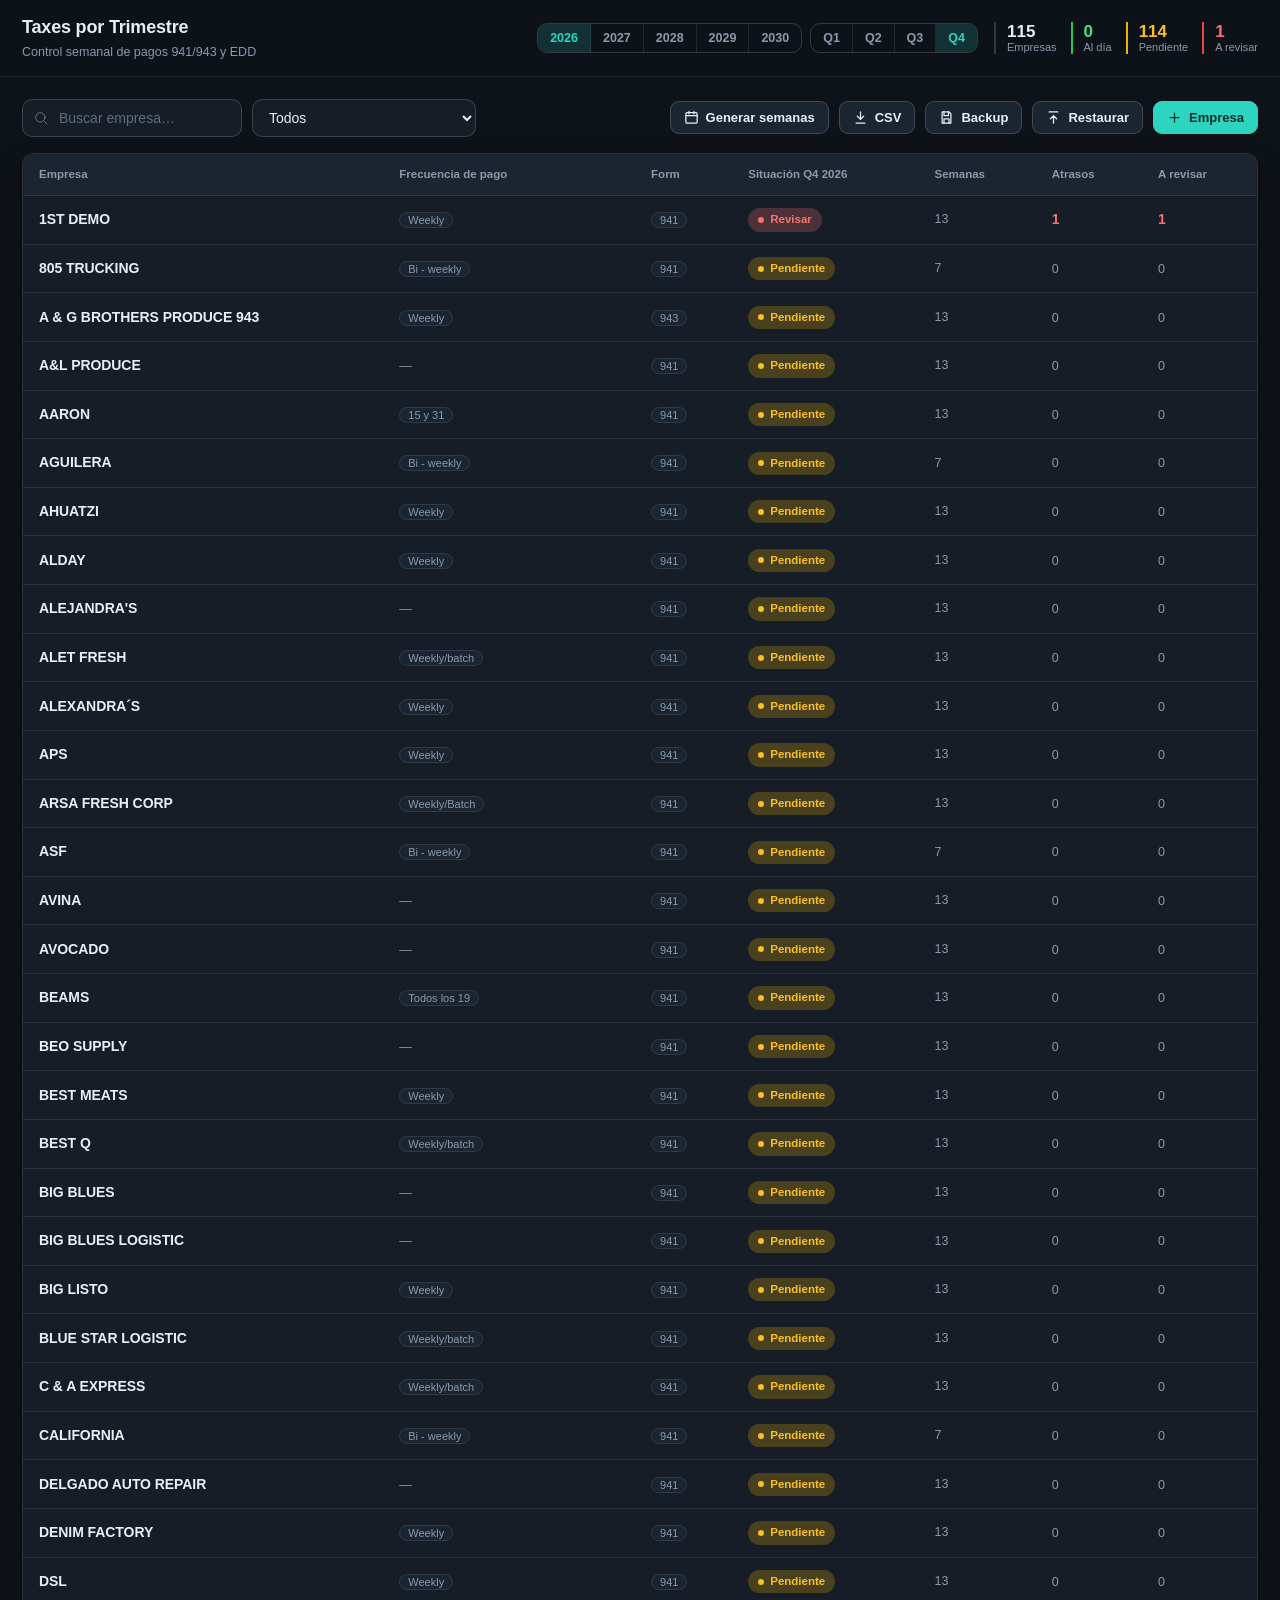
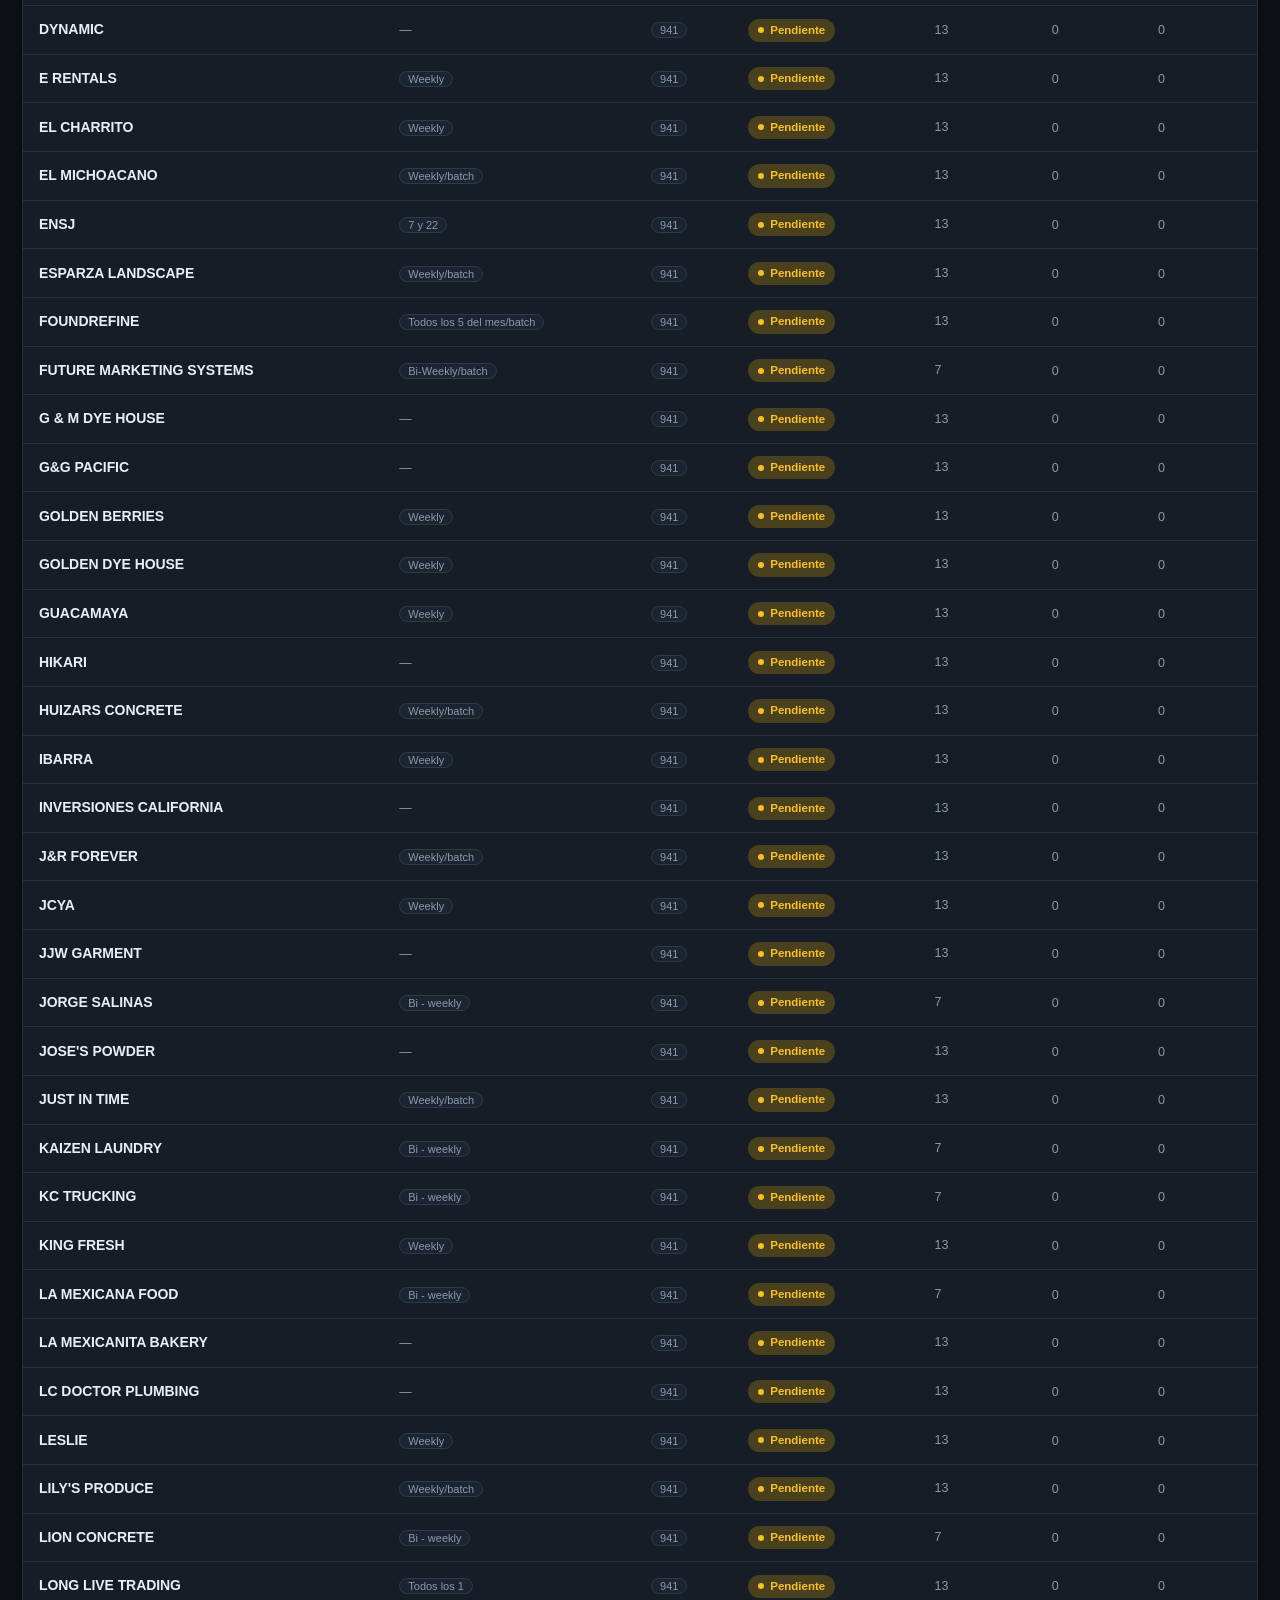
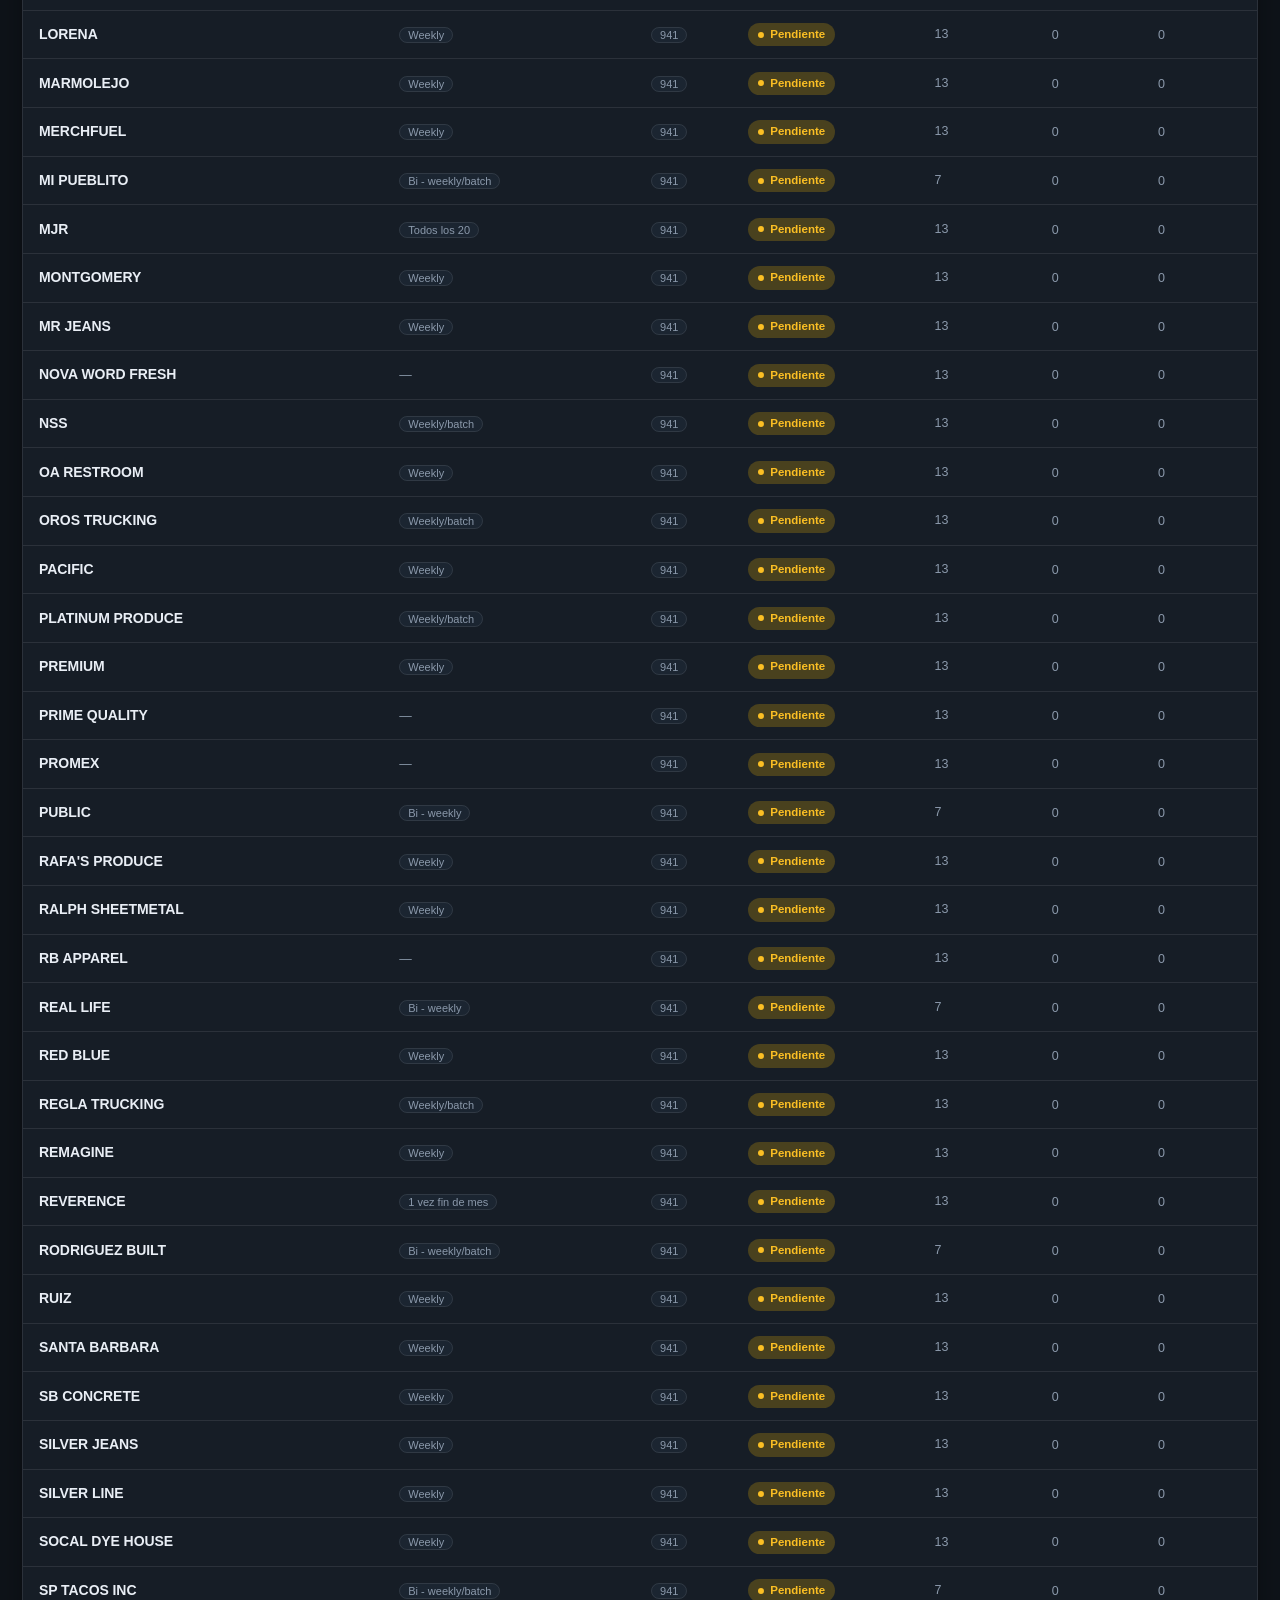
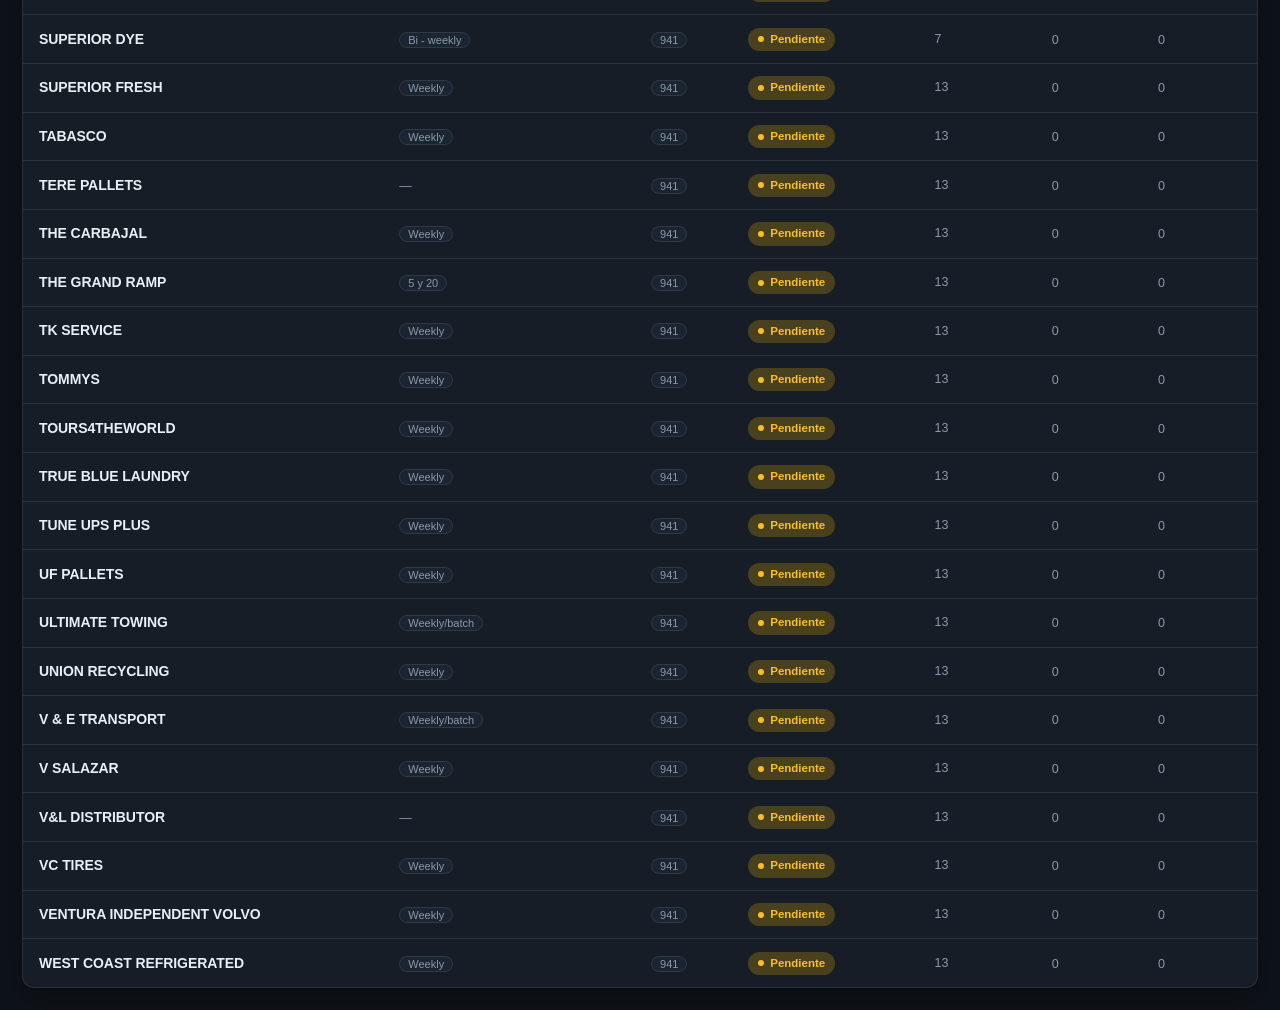
==== taxes/index.html @ 4d7a6e44 "Movil: QB scrollea como pagina (se ve todo) + nuevo dashboard Taxes por Trimestre QB: en <=760px la " ====
<!doctype html>
<html lang="es">
<head>
<meta charset="utf-8">
<meta name="viewport" content="width=device-width, initial-scale=1, viewport-fit=cover">
<title>Dashboard de Taxes por Trimestre</title>
<link rel="icon" href="favicon.ico" sizes="any">
<link rel="icon" type="image/png" sizes="32x32" href="icons/favicon-32.png">
<link rel="icon" type="image/png" sizes="16x16" href="icons/favicon-16.png">
<link rel="apple-touch-icon" sizes="180x180" href="icons/apple-touch-icon.png">
<link rel="manifest" href="site.webmanifest">
<meta name="theme-color" content="#0e1319">
<meta name="apple-mobile-web-app-capable" content="yes">
<meta name="apple-mobile-web-app-title" content="Taxes Trimestre">
<style>
  :root{
    --bg:#0e1319; --surface:#161d26; --surface-2:#1b2531; --elev:#212c3a;
    --ink:#e9eef5; --muted:#8b99ab; --faint:#5f6c7d;
    --line:rgba(255,255,255,.09); --line-strong:rgba(255,255,255,.17);
    --accent:#2dd4bf; --accent-ink:#052e2a; --accent-soft:rgba(45,212,191,.16);
    --g:#4ade80; --g-bg:rgba(34,197,94,.14); --g-bg-h:rgba(34,197,94,.22); --g-bar:#22c55e; --g-line:rgba(34,197,94,.5);
    --y:#fbbf24; --y-bg:rgba(234,179,8,.14); --y-bg-h:rgba(234,179,8,.24); --y-bar:#eab308; --y-line:rgba(234,179,8,.5);
    --r:#f87171; --r-bg:rgba(248,113,113,.15); --r-bg-h:rgba(248,113,113,.24); --r-bar:#ef4444; --r-line:rgba(248,113,113,.5);
    --n:#8b99ab; --n-bg:rgba(139,153,171,.14);
    --danger:#f87171;
    --shadow:0 1px 2px rgba(0,0,0,.3), 0 10px 30px rgba(0,0,0,.28);
    --radius:12px;
    font-family:-apple-system,BlinkMacSystemFont,"Segoe UI",Roboto,Helvetica,Arial,sans-serif;
  }
  *{box-sizing:border-box}
  html,body{margin:0;background:var(--bg);color:var(--ink)}
  body{font-size:14px;line-height:1.5;-webkit-font-smoothing:antialiased}
  button{font-family:inherit;cursor:pointer}
  input,textarea,select{font-family:inherit;font-size:14px;color:var(--ink)}
  ::placeholder{color:var(--faint)}
  .num{font-variant-numeric:tabular-nums}

  .topbar{position:sticky;top:0;z-index:20;background:rgba(14,19,25,.82);backdrop-filter:saturate(140%) blur(10px);border-bottom:1px solid var(--line)}
  .topbar-in{max-width:1280px;margin:0 auto;padding:14px 22px;display:flex;align-items:center;gap:16px;flex-wrap:wrap}
  .brand{display:flex;flex-direction:column;gap:2px;margin-right:auto}
  .brand h1{margin:0;font-size:18px;font-weight:650;letter-spacing:-.01em}
  .brand p{margin:0;color:var(--muted);font-size:12.5px}
  .qsel{display:flex;gap:8px;flex-wrap:wrap}
  .qgrp{display:inline-flex;border:1px solid var(--line-strong);border-radius:10px;overflow:hidden}
  .qgrp button{padding:7px 12px;background:transparent;border:none;border-right:1px solid var(--line);color:var(--muted);font-weight:600;font-size:12.5px}
  .qgrp button:last-child{border-right:none}
  .qgrp button.active{background:var(--accent-soft);color:var(--accent)}
  .stats{display:flex;gap:14px;align-items:center;flex-wrap:wrap}
  .stat{display:flex;flex-direction:column;line-height:1.15;padding-left:11px;border-left:2px solid var(--line-strong)}
  .stat b{font-size:17px;font-weight:650} .stat span{font-size:11px;color:var(--muted)}
  .stat.g{border-color:var(--g-bar)}.stat.g b{color:var(--g)}
  .stat.y{border-color:var(--y-bar)}.stat.y b{color:var(--y)}
  .stat.r{border-color:var(--r-bar)}.stat.r b{color:var(--r)}

  .wrap{max-width:1280px;margin:0 auto;padding:22px}

  .btn{border:1px solid var(--line-strong);background:var(--surface-2);color:var(--ink);padding:8px 13px;border-radius:9px;font-size:13px;font-weight:550;display:inline-flex;align-items:center;gap:7px;transition:background .12s,border-color .12s,transform .04s}
  .btn:hover{background:var(--elev);border-color:#3a4859}.btn:active{transform:translateY(1px)}
  .btn.primary{background:var(--accent);border-color:var(--accent);color:var(--accent-ink);font-weight:650}
  .btn.primary:hover{background:#5fe3d4;border-color:#5fe3d4}
  .btn.ghost{border-color:transparent;background:transparent;color:var(--muted)}
  .btn.ghost:hover{background:var(--surface-2);color:var(--ink)}
  .btn.danger{color:var(--danger);border-color:rgba(248,113,113,.35);background:transparent}
  .btn.danger:hover{background:rgba(248,113,113,.12)}
  .btn.sm{padding:5px 9px;font-size:12px}
  .btn svg{width:15px;height:15px;stroke-width:2}

  .toolbar{display:flex;gap:10px;align-items:center;flex-wrap:wrap;margin-bottom:16px}
  .search{position:relative;flex:1;min-width:220px}
  .search input{width:100%;padding:10px 12px 10px 36px;border:1px solid var(--line-strong);border-radius:10px;background:var(--surface);outline:none}
  .search input:focus{border-color:var(--accent);box-shadow:0 0 0 3px var(--accent-soft)}
  .search svg{position:absolute;left:11px;top:50%;transform:translateY(-50%);width:16px;height:16px;color:var(--muted)}
  select.filter{padding:9px 12px;border:1px solid var(--line-strong);border-radius:10px;background:var(--surface);outline:none;color:var(--ink)}
  select.filter:focus{border-color:var(--accent);box-shadow:0 0 0 3px var(--accent-soft)}
  .spacer{flex:1}

  .card{background:var(--surface);border:1px solid var(--line);border-radius:var(--radius);box-shadow:var(--shadow);overflow:hidden}
  .tscroll{overflow-x:auto}
  table{width:100%;border-collapse:separate;border-spacing:0}
  thead th{text-align:left;font-size:11.5px;font-weight:600;color:var(--muted);padding:12px 16px;border-bottom:1px solid var(--line);background:var(--surface-2);white-space:nowrap}
  tbody td{padding:12px 16px;border-bottom:1px solid var(--line);vertical-align:middle}
  tbody tr{cursor:pointer;transition:background .12s}
  tbody tr:hover td{background:rgba(255,255,255,.03)}
  tbody tr:last-child td{border-bottom:none}
  .comp{font-weight:600;letter-spacing:-.005em}
  .sub{color:var(--muted);font-size:12.5px}
  .badge{display:inline-flex;align-items:center;gap:6px;padding:3px 10px;border-radius:100px;font-size:11.5px;font-weight:600;white-space:nowrap}
  .badge::before{content:"";width:6px;height:6px;border-radius:50%;background:currentColor}
  .badge.g{color:var(--g);background:var(--g-bg-h)} .badge.y{color:var(--y);background:var(--y-bg-h)}
  .badge.r{color:var(--r);background:var(--r-bg-h)} .badge.n{color:var(--n);background:var(--n-bg)}
  .cchip{font-size:11px;color:var(--muted);background:var(--surface-2);border:1px solid var(--line);padding:1px 8px;border-radius:100px}
  .empty{padding:60px 20px;text-align:center;color:var(--muted)} .empty b{color:var(--ink);display:block;margin-bottom:4px;font-size:15px}

  /* detail */
  .detail-top{display:flex;align-items:center;gap:12px;margin-bottom:12px;flex-wrap:wrap}
  .titlewrap{flex:1;min-width:200px}
  .titlewrap input{font-size:22px;font-weight:650;letter-spacing:-.015em;border:1px solid transparent;background:transparent;color:var(--ink);width:100%;padding:4px 8px;border-radius:8px;margin-left:-8px}
  .titlewrap input:hover{background:var(--surface-2)}
  .titlewrap input:focus{background:var(--surface);border-color:var(--accent);box-shadow:0 0 0 3px var(--accent-soft);outline:none}
  .meta{display:flex;gap:12px;flex-wrap:wrap;margin-bottom:14px}
  .meta .field{display:flex;flex-direction:column;gap:3px}
  .meta label{font-size:11px;color:var(--muted);font-weight:600;padding-left:2px}
  .meta input{border:1px solid var(--line-strong);border-radius:8px;padding:7px 10px;background:#0f1620;color:var(--ink);outline:none;min-width:160px}
  .meta input:focus{border-color:var(--accent);box-shadow:0 0 0 3px var(--accent-soft)}
  .meta .field.grow{flex:1 1 280px}
  .meta .field.grow input{width:100%}
  .meta select{border:1px solid var(--line-strong);border-radius:8px;padding:7px 10px;background:#0f1620;color:var(--ink);outline:none;min-width:90px}
  .meta select:focus{border-color:var(--accent);box-shadow:0 0 0 3px var(--accent-soft)}
  .meta .field.grow{flex:1 1 180px}
  .formswrap{position:relative;align-self:flex-end}
  .formspop{position:absolute;top:calc(100% + 6px);right:0;min-width:236px;background:var(--elev);border:1px solid var(--line-strong);border-radius:10px;box-shadow:var(--shadow);z-index:30;display:none;overflow:hidden}
  .formspop.open{display:block}
  .fphead{padding:9px 12px;font-size:11px;color:var(--muted);font-weight:600;border-bottom:1px solid var(--line);background:var(--surface-2)}
  .fphint{padding:8px 12px;font-size:11px;color:var(--faint);border-top:1px solid var(--line)}
  .fsum{margin-left:2px;color:var(--muted);font-weight:700}
  .ffal{margin-left:6px;color:var(--r);font-weight:800}
  .frow{display:flex;align-items:center;justify-content:space-between;gap:16px;width:100%;background:transparent;border:none;border-bottom:1px solid var(--line);padding:8px 12px;color:var(--ink);font-size:13px;cursor:pointer}
  .frow:hover{background:var(--surface-2)}
  .fname{font-weight:600}
  .chk{display:inline-flex;align-items:center;justify-content:center;width:22px;height:22px;border:1.5px solid var(--line-strong);border-radius:5px;font-size:13px;font-weight:800;line-height:1;color:var(--muted)}
  .chk.ok{color:var(--g);border-color:var(--g-line);background:var(--g-bg)}
  .chk.fal{color:var(--r);border-color:var(--r-line);background:var(--r-bg)}

  .summary{display:flex;gap:18px;flex-wrap:wrap;padding:14px 16px;margin-bottom:14px;background:var(--surface);border:1px solid var(--line);border-radius:10px}
  .summary .s{display:flex;flex-direction:column;line-height:1.2}
  .summary .s b{font-size:16px;font-variant-numeric:tabular-nums}
  .summary .s span{font-size:11px;color:var(--muted)}
  .summary .s.r b{color:var(--r)} .summary .s.g b{color:var(--g)} .summary .s.y b{color:var(--y)}

  table.grid{min-width:1120px}
  table.grid th{font-size:10.5px;line-height:1.3;vertical-align:bottom;padding:10px 10px;white-space:normal;max-width:120px}
  table.grid td{padding:0;border-bottom:1px solid var(--line);border-right:1px solid var(--line);vertical-align:middle}
  table.grid td:first-child,table.grid th:first-child{border-left:1px solid var(--line)}
  table.grid tr:hover td{background:transparent}
  table.grid td input{width:100%;border:none;background:transparent;color:var(--ink);padding:9px 10px;outline:none;font-size:13px}
  table.grid td input:focus{box-shadow:inset 0 0 0 2px var(--accent);background:#0f1620}
  table.grid td.money input,table.grid td.diff{text-align:right;font-variant-numeric:tabular-nums}
  table.grid td.date input{min-width:96px}
  table.grid td.notes input{min-width:150px}
  table.grid td.diff{padding:9px 10px;font-weight:650;color:var(--muted)}
  table.grid td.wk{padding:9px 10px;color:var(--faint);font-size:12px;text-align:center}
  table.grid td.act{padding:0 6px;text-align:center}
  .rowdel{color:var(--muted);border:none;background:transparent;padding:5px;border-radius:6px;display:inline-flex}
  .rowdel:hover{color:var(--danger);background:rgba(248,113,113,.12)}
  .rowdel svg{width:15px;height:15px}
  .cell-g{background:var(--g-bg)!important;color:var(--g)!important;box-shadow:inset 0 0 0 1px var(--g-line)}
  .cell-g input{color:var(--g);font-weight:600}
  .cell-r{background:var(--r-bg)!important;color:var(--r)!important;box-shadow:inset 0 0 0 1px var(--r-line)}
  .cell-r input{color:var(--r);font-weight:600}
  td.regpend{background:var(--y-bg)!important;box-shadow:inset 0 0 0 1px var(--y-line)}
  td.regpend input::placeholder{color:var(--y);font-weight:800;opacity:1;letter-spacing:.03em}

  .gridbar{display:flex;gap:10px;align-items:center;flex-wrap:wrap;margin:14px 0}
  .legend{display:flex;gap:16px;flex-wrap:wrap;margin-top:12px;color:var(--muted);font-size:12px}
  .legend i{display:inline-block;width:11px;height:11px;border-radius:3px;margin-right:6px;vertical-align:-1px}
  .legend .lg{background:var(--g-bg-h);box-shadow:inset 0 0 0 1px var(--g-line)}
  .legend .lr{background:var(--r-bg-h);box-shadow:inset 0 0 0 1px var(--r-line)}
  .legend .lp{background:var(--y-bg-h);box-shadow:inset 0 0 0 1px var(--y-line)}

  .toast{position:fixed;bottom:22px;left:50%;transform:translate(-50%,20px);background:var(--elev);color:var(--ink);border:1px solid var(--line-strong);padding:9px 16px;border-radius:100px;font-size:13px;font-weight:550;opacity:0;pointer-events:none;transition:opacity .2s,transform .2s;z-index:40;display:flex;align-items:center;gap:8px}
  .toast.show{opacity:1;transform:translate(-50%,0)} .toast svg{width:15px;height:15px;color:var(--g)}

  @media (max-width:900px){ .col-hide{display:none} }
  @media (max-width:560px){ .wrap{padding:14px} .topbar-in{padding:12px 16px} }
</style>
</head>
<body>
  <div class="topbar">
    <div class="topbar-in">
      <div class="brand">
        <h1>Taxes por Trimestre</h1>
        <p id="crumb">Control semanal de pagos 941/943 y EDD</p>
      </div>
      <div class="qsel" id="qsel"></div>
      <div class="stats" id="stats"></div>
    </div>
  </div>
  <div class="wrap" id="view"></div>
  <div class="toast" id="toast"></div>

  <script id="seed" type="application/json">{"companies":[{"id":"c1","nombre":"1ST DEMO","tipo":"Weekly","estado":"","quarters":{"2026-Q4":[{"fechaCheque":"10/2/2026","acum941":"1500","acumEDD":"300","fechaLimite":"10/7/2026","fechaPago":"10/8/2026","pago941":"1400","pagoEDD":"300","notas":"Mover cheques"},{"fechaCheque":"10/9/2026","acum941":"","acumEDD":"","fechaLimite":"10/14/2026","fechaPago":"10/14/2026","pago941":"","pagoEDD":"","notas":""},{"fechaCheque":"10/16/2026","acum941":"","acumEDD":"","fechaLimite":"10/21/2026","fechaPago":"","pago941":"","pagoEDD":"","notas":""},{"fechaCheque":"10/23/2026","acum941":"","acumEDD":"","fechaLimite":"10/28/2026","fechaPago":"","pago941":"","pagoEDD":"","notas":""},{"fechaCheque":"10/30/2026","acum941":"","acumEDD":"","fechaLimite":"11/4/2026","fechaPago":"","pago941":"","pagoEDD":"","notas":""},{"fechaCheque":"11/6/2026","acum941":"","acumEDD":"","fechaLimite":"11/11/2026","fechaPago":"","pago941":"","pagoEDD":"","notas":""},{"fechaCheque":"11/13/2026","acum941":"","acumEDD":"","fechaLimite":"11/18/2026","fechaPago":"","pago941":"","pagoEDD":"","notas":""},{"fechaCheque":"11/20/2026","acum941":"","acumEDD":"","fechaLimite":"11/25/2026","fechaPago":"","pago941":"","pagoEDD":"","notas":""},{"fechaCheque":"11/27/2026","acum941":"","acumEDD":"","fechaLimite":"12/2/2026","fechaPago":"","pago941":"","pagoEDD":"","notas":""},{"fechaCheque":"12/4/2026","acum941":"","acumEDD":"","fechaLimite":"12/9/2026","fechaPago":"","pago941":"","pagoEDD":"","notas":""},{"fechaCheque":"12/11/2026","acum941":"","acumEDD":"","fechaLimite":"12/16/2026","fechaPago":"","pago941":"","pagoEDD":"","notas":""},{"fechaCheque":"12/18/2026","acum941":"","acumEDD":"","fechaLimite":"12/23/2026","fechaPago":"","pago941":"","pagoEDD":"","notas":""},{"fechaCheque":"12/25/2026","acum941":"","acumEDD":"","fechaLimite":"12/30/2026","fechaPago":"","pago941":"","pagoEDD":"","notas":""}]}},{"id":"c2","nombre":"805 TRUCKING","tipo":"Bi - weekly","estado":"","quarters":{"2026-Q4":[{"fechaCheque":"10/2/2026","acum941":"","acumEDD":"","fechaLimite":"10/7/2026","fechaPago":"","pago941":"","pagoEDD":"","notas":""},{"fechaCheque":"10/16/2026","acum941":"","acumEDD":"","fechaLimite":"10/21/2026","fechaPago":"","pago941":"","pagoEDD":"","notas":""},{"fechaCheque":"10/30/2026","acum941":"","acumEDD":"","fechaLimite":"11/4/2026","fechaPago":"","pago941":"","pagoEDD":"","notas":""},{"fechaCheque":"11/13/2026","acum941":"","acumEDD":"","fechaLimite":"11/18/2026","fechaPago":"","pago941":"","pagoEDD":"","notas":""},{"fechaCheque":"11/27/2026","acum941":"","acumEDD":"","fechaLimite":"12/2/2026","fechaPago":"","pago941":"","pagoEDD":"","notas":""},{"fechaCheque":"12/11/2026","acum941":"","acumEDD":"","fechaLimite":"12/16/2026","fechaPago":"","pago941":"","pagoEDD":"","notas":""},{"fechaCheque":"12/25/2026","acum941":"","acumEDD":"","fechaLimite":"12/30/2026","fechaPago":"","pago941":"","pagoEDD":"","notas":""}]}},{"id":"c3","nombre":"A & G BROTHERS PRODUCE 943","tipo":"Weekly","estado":"","quarters":{"2026-Q4":[{"fechaCheque":"10/2/2026","acum941":"","acumEDD":"","fechaLimite":"10/7/2026","fechaPago":"","pago941":"","pagoEDD":"","notas":""},{"fechaCheque":"10/9/2026","acum941":"","acumEDD":"","fechaLimite":"10/14/2026","fechaPago":"","pago941":"","pagoEDD":"","notas":""},{"fechaCheque":"10/16/2026","acum941":"","acumEDD":"","fechaLimite":"10/21/2026","fechaPago":"","pago941":"","pagoEDD":"","notas":""},{"fechaCheque":"10/23/2026","acum941":"","acumEDD":"","fechaLimite":"10/28/2026","fechaPago":"","pago941":"","pagoEDD":"","notas":""},{"fechaCheque":"10/30/2026","acum941":"","acumEDD":"","fechaLimite":"11/4/2026","fechaPago":"","pago941":"","pagoEDD":"","notas":""},{"fechaCheque":"11/6/2026","acum941":"","acumEDD":"","fechaLimite":"11/11/2026","fechaPago":"","pago941":"","pagoEDD":"","notas":""},{"fechaCheque":"11/13/2026","acum941":"","acumEDD":"","fechaLimite":"11/18/2026","fechaPago":"","pago941":"","pagoEDD":"","notas":""},{"fechaCheque":"11/20/2026","acum941":"","acumEDD":"","fechaLimite":"11/25/2026","fechaPago":"","pago941":"","pagoEDD":"","notas":""},{"fechaCheque":"11/27/2026","acum941":"","acumEDD":"","fechaLimite":"12/2/2026","fechaPago":"","pago941":"","pagoEDD":"","notas":""},{"fechaCheque":"12/4/2026","acum941":"","acumEDD":"","fechaLimite":"12/9/2026","fechaPago":"","pago941":"","pagoEDD":"","notas":""},{"fechaCheque":"12/11/2026","acum941":"","acumEDD":"","fechaLimite":"12/16/2026","fechaPago":"","pago941":"","pagoEDD":"","notas":""},{"fechaCheque":"12/18/2026","acum941":"","acumEDD":"","fechaLimite":"12/23/2026","fechaPago":"","pago941":"","pagoEDD":"","notas":""},{"fechaCheque":"12/25/2026","acum941":"","acumEDD":"","fechaLimite":"12/30/2026","fechaPago":"","pago941":"","pagoEDD":"","notas":""}]}},{"id":"c4","nombre":"A&L PRODUCE","tipo":"","estado":"","quarters":{"2026-Q4":[{"fechaCheque":"10/2/2026","acum941":"","acumEDD":"","fechaLimite":"10/7/2026","fechaPago":"","pago941":"","pagoEDD":"","notas":""},{"fechaCheque":"10/9/2026","acum941":"","acumEDD":"","fechaLimite":"10/14/2026","fechaPago":"","pago941":"","pagoEDD":"","notas":""},{"fechaCheque":"10/16/2026","acum941":"","acumEDD":"","fechaLimite":"10/21/2026","fechaPago":"","pago941":"","pagoEDD":"","notas":""},{"fechaCheque":"10/23/2026","acum941":"","acumEDD":"","fechaLimite":"10/28/2026","fechaPago":"","pago941":"","pagoEDD":"","notas":""},{"fechaCheque":"10/30/2026","acum941":"","acumEDD":"","fechaLimite":"11/4/2026","fechaPago":"","pago941":"","pagoEDD":"","notas":""},{"fechaCheque":"11/6/2026","acum941":"","acumEDD":"","fechaLimite":"11/11/2026","fechaPago":"","pago941":"","pagoEDD":"","notas":""},{"fechaCheque":"11/13/2026","acum941":"","acumEDD":"","fechaLimite":"11/18/2026","fechaPago":"","pago941":"","pagoEDD":"","notas":""},{"fechaCheque":"11/20/2026","acum941":"","acumEDD":"","fechaLimite":"11/25/2026","fechaPago":"","pago941":"","pagoEDD":"","notas":""},{"fechaCheque":"11/27/2026","acum941":"","acumEDD":"","fechaLimite":"12/2/2026","fechaPago":"","pago941":"","pagoEDD":"","notas":""},{"fechaCheque":"12/4/2026","acum941":"","acumEDD":"","fechaLimite":"12/9/2026","fechaPago":"","pago941":"","pagoEDD":"","notas":""},{"fechaCheque":"12/11/2026","acum941":"","acumEDD":"","fechaLimite":"12/16/2026","fechaPago":"","pago941":"","pagoEDD":"","notas":""},{"fechaCheque":"12/18/2026","acum941":"","acumEDD":"","fechaLimite":"12/23/2026","fechaPago":"","pago941":"","pagoEDD":"","notas":""},{"fechaCheque":"12/25/2026","acum941":"","acumEDD":"","fechaLimite":"12/30/2026","fechaPago":"","pago941":"","pagoEDD":"","notas":""}]}},{"id":"c5","nombre":"AARON","tipo":"15 y 31","estado":"","quarters":{"2026-Q4":[{"fechaCheque":"10/2/2026","acum941":"","acumEDD":"","fechaLimite":"10/7/2026","fechaPago":"","pago941":"","pagoEDD":"","notas":""},{"fechaCheque":"10/9/2026","acum941":"","acumEDD":"","fechaLimite":"10/14/2026","fechaPago":"","pago941":"","pagoEDD":"","notas":""},{"fechaCheque":"10/16/2026","acum941":"","acumEDD":"","fechaLimite":"10/21/2026","fechaPago":"","pago941":"","pagoEDD":"","notas":""},{"fechaCheque":"10/23/2026","acum941":"","acumEDD":"","fechaLimite":"10/28/2026","fechaPago":"","pago941":"","pagoEDD":"","notas":""},{"fechaCheque":"10/30/2026","acum941":"","acumEDD":"","fechaLimite":"11/4/2026","fechaPago":"","pago941":"","pagoEDD":"","notas":""},{"fechaCheque":"11/6/2026","acum941":"","acumEDD":"","fechaLimite":"11/11/2026","fechaPago":"","pago941":"","pagoEDD":"","notas":""},{"fechaCheque":"11/13/2026","acum941":"","acumEDD":"","fechaLimite":"11/18/2026","fechaPago":"","pago941":"","pagoEDD":"","notas":""},{"fechaCheque":"11/20/2026","acum941":"","acumEDD":"","fechaLimite":"11/25/2026","fechaPago":"","pago941":"","pagoEDD":"","notas":""},{"fechaCheque":"11/27/2026","acum941":"","acumEDD":"","fechaLimite":"12/2/2026","fechaPago":"","pago941":"","pagoEDD":"","notas":""},{"fechaCheque":"12/4/2026","acum941":"","acumEDD":"","fechaLimite":"12/9/2026","fechaPago":"","pago941":"","pagoEDD":"","notas":""},{"fechaCheque":"12/11/2026","acum941":"","acumEDD":"","fechaLimite":"12/16/2026","fechaPago":"","pago941":"","pagoEDD":"","notas":""},{"fechaCheque":"12/18/2026","acum941":"","acumEDD":"","fechaLimite":"12/23/2026","fechaPago":"","pago941":"","pagoEDD":"","notas":""},{"fechaCheque":"12/25/2026","acum941":"","acumEDD":"","fechaLimite":"12/30/2026","fechaPago":"","pago941":"","pagoEDD":"","notas":""}]}},{"id":"c6","nombre":"AGUILERA","tipo":"Bi - weekly","estado":"","quarters":{"2026-Q4":[{"fechaCheque":"10/2/2026","acum941":"","acumEDD":"","fechaLimite":"10/7/2026","fechaPago":"","pago941":"","pagoEDD":"","notas":""},{"fechaCheque":"10/16/2026","acum941":"","acumEDD":"","fechaLimite":"10/21/2026","fechaPago":"","pago941":"","pagoEDD":"","notas":""},{"fechaCheque":"10/30/2026","acum941":"","acumEDD":"","fechaLimite":"11/4/2026","fechaPago":"","pago941":"","pagoEDD":"","notas":""},{"fechaCheque":"11/13/2026","acum941":"","acumEDD":"","fechaLimite":"11/18/2026","fechaPago":"","pago941":"","pagoEDD":"","notas":""},{"fechaCheque":"11/27/2026","acum941":"","acumEDD":"","fechaLimite":"12/2/2026","fechaPago":"","pago941":"","pagoEDD":"","notas":""},{"fechaCheque":"12/11/2026","acum941":"","acumEDD":"","fechaLimite":"12/16/2026","fechaPago":"","pago941":"","pagoEDD":"","notas":""},{"fechaCheque":"12/25/2026","acum941":"","acumEDD":"","fechaLimite":"12/30/2026","fechaPago":"","pago941":"","pagoEDD":"","notas":""}]}},{"id":"c7","nombre":"AHUATZI","tipo":"Weekly","estado":"","quarters":{"2026-Q4":[{"fechaCheque":"10/2/2026","acum941":"","acumEDD":"","fechaLimite":"10/7/2026","fechaPago":"","pago941":"","pagoEDD":"","notas":""},{"fechaCheque":"10/9/2026","acum941":"","acumEDD":"","fechaLimite":"10/14/2026","fechaPago":"","pago941":"","pagoEDD":"","notas":""},{"fechaCheque":"10/16/2026","acum941":"","acumEDD":"","fechaLimite":"10/21/2026","fechaPago":"","pago941":"","pagoEDD":"","notas":""},{"fechaCheque":"10/23/2026","acum941":"","acumEDD":"","fechaLimite":"10/28/2026","fechaPago":"","pago941":"","pagoEDD":"","notas":""},{"fechaCheque":"10/30/2026","acum941":"","acumEDD":"","fechaLimite":"11/4/2026","fechaPago":"","pago941":"","pagoEDD":"","notas":""},{"fechaCheque":"11/6/2026","acum941":"","acumEDD":"","fechaLimite":"11/11/2026","fechaPago":"","pago941":"","pagoEDD":"","notas":""},{"fechaCheque":"11/13/2026","acum941":"","acumEDD":"","fechaLimite":"11/18/2026","fechaPago":"","pago941":"","pagoEDD":"","notas":""},{"fechaCheque":"11/20/2026","acum941":"","acumEDD":"","fechaLimite":"11/25/2026","fechaPago":"","pago941":"","pagoEDD":"","notas":""},{"fechaCheque":"11/27/2026","acum941":"","acumEDD":"","fechaLimite":"12/2/2026","fechaPago":"","pago941":"","pagoEDD":"","notas":""},{"fechaCheque":"12/4/2026","acum941":"","acumEDD":"","fechaLimite":"12/9/2026","fechaPago":"","pago941":"","pagoEDD":"","notas":""},{"fechaCheque":"12/11/2026","acum941":"","acumEDD":"","fechaLimite":"12/16/2026","fechaPago":"","pago941":"","pagoEDD":"","notas":""},{"fechaCheque":"12/18/2026","acum941":"","acumEDD":"","fechaLimite":"12/23/2026","fechaPago":"","pago941":"","pagoEDD":"","notas":""},{"fechaCheque":"12/25/2026","acum941":"","acumEDD":"","fechaLimite":"12/30/2026","fechaPago":"","pago941":"","pagoEDD":"","notas":""}]}},{"id":"c8","nombre":"ALDAY","tipo":"Weekly","estado":"","quarters":{"2026-Q4":[{"fechaCheque":"10/2/2026","acum941":"","acumEDD":"","fechaLimite":"10/7/2026","fechaPago":"","pago941":"","pagoEDD":"","notas":""},{"fechaCheque":"10/9/2026","acum941":"","acumEDD":"","fechaLimite":"10/14/2026","fechaPago":"","pago941":"","pagoEDD":"","notas":""},{"fechaCheque":"10/16/2026","acum941":"","acumEDD":"","fechaLimite":"10/21/2026","fechaPago":"","pago941":"","pagoEDD":"","notas":""},{"fechaCheque":"10/23/2026","acum941":"","acumEDD":"","fechaLimite":"10/28/2026","fechaPago":"","pago941":"","pagoEDD":"","notas":""},{"fechaCheque":"10/30/2026","acum941":"","acumEDD":"","fechaLimite":"11/4/2026","fechaPago":"","pago941":"","pagoEDD":"","notas":""},{"fechaCheque":"11/6/2026","acum941":"","acumEDD":"","fechaLimite":"11/11/2026","fechaPago":"","pago941":"","pagoEDD":"","notas":""},{"fechaCheque":"11/13/2026","acum941":"","acumEDD":"","fechaLimite":"11/18/2026","fechaPago":"","pago941":"","pagoEDD":"","notas":""},{"fechaCheque":"11/20/2026","acum941":"","acumEDD":"","fechaLimite":"11/25/2026","fechaPago":"","pago941":"","pagoEDD":"","notas":""},{"fechaCheque":"11/27/2026","acum941":"","acumEDD":"","fechaLimite":"12/2/2026","fechaPago":"","pago941":"","pagoEDD":"","notas":""},{"fechaCheque":"12/4/2026","acum941":"","acumEDD":"","fechaLimite":"12/9/2026","fechaPago":"","pago941":"","pagoEDD":"","notas":""},{"fechaCheque":"12/11/2026","acum941":"","acumEDD":"","fechaLimite":"12/16/2026","fechaPago":"","pago941":"","pagoEDD":"","notas":""},{"fechaCheque":"12/18/2026","acum941":"","acumEDD":"","fechaLimite":"12/23/2026","fechaPago":"","pago941":"","pagoEDD":"","notas":""},{"fechaCheque":"12/25/2026","acum941":"","acumEDD":"","fechaLimite":"12/30/2026","fechaPago":"","pago941":"","pagoEDD":"","notas":""}]}},{"id":"c9","nombre":"ALEJANDRA'S","tipo":"","estado":"","quarters":{"2026-Q4":[{"fechaCheque":"10/2/2026","acum941":"","acumEDD":"","fechaLimite":"10/7/2026","fechaPago":"","pago941":"","pagoEDD":"","notas":""},{"fechaCheque":"10/9/2026","acum941":"","acumEDD":"","fechaLimite":"10/14/2026","fechaPago":"","pago941":"","pagoEDD":"","notas":""},{"fechaCheque":"10/16/2026","acum941":"","acumEDD":"","fechaLimite":"10/21/2026","fechaPago":"","pago941":"","pagoEDD":"","notas":""},{"fechaCheque":"10/23/2026","acum941":"","acumEDD":"","fechaLimite":"10/28/2026","fechaPago":"","pago941":"","pagoEDD":"","notas":""},{"fechaCheque":"10/30/2026","acum941":"","acumEDD":"","fechaLimite":"11/4/2026","fechaPago":"","pago941":"","pagoEDD":"","notas":""},{"fechaCheque":"11/6/2026","acum941":"","acumEDD":"","fechaLimite":"11/11/2026","fechaPago":"","pago941":"","pagoEDD":"","notas":""},{"fechaCheque":"11/13/2026","acum941":"","acumEDD":"","fechaLimite":"11/18/2026","fechaPago":"","pago941":"","pagoEDD":"","notas":""},{"fechaCheque":"11/20/2026","acum941":"","acumEDD":"","fechaLimite":"11/25/2026","fechaPago":"","pago941":"","pagoEDD":"","notas":""},{"fechaCheque":"11/27/2026","acum941":"","acumEDD":"","fechaLimite":"12/2/2026","fechaPago":"","pago941":"","pagoEDD":"","notas":""},{"fechaCheque":"12/4/2026","acum941":"","acumEDD":"","fechaLimite":"12/9/2026","fechaPago":"","pago941":"","pagoEDD":"","notas":""},{"fechaCheque":"12/11/2026","acum941":"","acumEDD":"","fechaLimite":"12/16/2026","fechaPago":"","pago941":"","pagoEDD":"","notas":""},{"fechaCheque":"12/18/2026","acum941":"","acumEDD":"","fechaLimite":"12/23/2026","fechaPago":"","pago941":"","pagoEDD":"","notas":""},{"fechaCheque":"12/25/2026","acum941":"","acumEDD":"","fechaLimite":"12/30/2026","fechaPago":"","pago941":"","pagoEDD":"","notas":""}]}},{"id":"c10","nombre":"ALET FRESH","tipo":"Weekly/batch","estado":"","quarters":{"2026-Q4":[{"fechaCheque":"10/2/2026","acum941":"","acumEDD":"","fechaLimite":"10/7/2026","fechaPago":"","pago941":"","pagoEDD":"","notas":""},{"fechaCheque":"10/9/2026","acum941":"","acumEDD":"","fechaLimite":"10/14/2026","fechaPago":"","pago941":"","pagoEDD":"","notas":""},{"fechaCheque":"10/16/2026","acum941":"","acumEDD":"","fechaLimite":"10/21/2026","fechaPago":"","pago941":"","pagoEDD":"","notas":""},{"fechaCheque":"10/23/2026","acum941":"","acumEDD":"","fechaLimite":"10/28/2026","fechaPago":"","pago941":"","pagoEDD":"","notas":""},{"fechaCheque":"10/30/2026","acum941":"","acumEDD":"","fechaLimite":"11/4/2026","fechaPago":"","pago941":"","pagoEDD":"","notas":""},{"fechaCheque":"11/6/2026","acum941":"","acumEDD":"","fechaLimite":"11/11/2026","fechaPago":"","pago941":"","pagoEDD":"","notas":""},{"fechaCheque":"11/13/2026","acum941":"","acumEDD":"","fechaLimite":"11/18/2026","fechaPago":"","pago941":"","pagoEDD":"","notas":""},{"fechaCheque":"11/20/2026","acum941":"","acumEDD":"","fechaLimite":"11/25/2026","fechaPago":"","pago941":"","pagoEDD":"","notas":""},{"fechaCheque":"11/27/2026","acum941":"","acumEDD":"","fechaLimite":"12/2/2026","fechaPago":"","pago941":"","pagoEDD":"","notas":""},{"fechaCheque":"12/4/2026","acum941":"","acumEDD":"","fechaLimite":"12/9/2026","fechaPago":"","pago941":"","pagoEDD":"","notas":""},{"fechaCheque":"12/11/2026","acum941":"","acumEDD":"","fechaLimite":"12/16/2026","fechaPago":"","pago941":"","pagoEDD":"","notas":""},{"fechaCheque":"12/18/2026","acum941":"","acumEDD":"","fechaLimite":"12/23/2026","fechaPago":"","pago941":"","pagoEDD":"","notas":""},{"fechaCheque":"12/25/2026","acum941":"","acumEDD":"","fechaLimite":"12/30/2026","fechaPago":"","pago941":"","pagoEDD":"","notas":""}]}},{"id":"c11","nombre":"ALEXANDRA´S","tipo":"Weekly","estado":"","quarters":{"2026-Q4":[{"fechaCheque":"10/2/2026","acum941":"","acumEDD":"","fechaLimite":"10/7/2026","fechaPago":"","pago941":"","pagoEDD":"","notas":""},{"fechaCheque":"10/9/2026","acum941":"","acumEDD":"","fechaLimite":"10/14/2026","fechaPago":"","pago941":"","pagoEDD":"","notas":""},{"fechaCheque":"10/16/2026","acum941":"","acumEDD":"","fechaLimite":"10/21/2026","fechaPago":"","pago941":"","pagoEDD":"","notas":""},{"fechaCheque":"10/23/2026","acum941":"","acumEDD":"","fechaLimite":"10/28/2026","fechaPago":"","pago941":"","pagoEDD":"","notas":""},{"fechaCheque":"10/30/2026","acum941":"","acumEDD":"","fechaLimite":"11/4/2026","fechaPago":"","pago941":"","pagoEDD":"","notas":""},{"fechaCheque":"11/6/2026","acum941":"","acumEDD":"","fechaLimite":"11/11/2026","fechaPago":"","pago941":"","pagoEDD":"","notas":""},{"fechaCheque":"11/13/2026","acum941":"","acumEDD":"","fechaLimite":"11/18/2026","fechaPago":"","pago941":"","pagoEDD":"","notas":""},{"fechaCheque":"11/20/2026","acum941":"","acumEDD":"","fechaLimite":"11/25/2026","fechaPago":"","pago941":"","pagoEDD":"","notas":""},{"fechaCheque":"11/27/2026","acum941":"","acumEDD":"","fechaLimite":"12/2/2026","fechaPago":"","pago941":"","pagoEDD":"","notas":""},{"fechaCheque":"12/4/2026","acum941":"","acumEDD":"","fechaLimite":"12/9/2026","fechaPago":"","pago941":"","pagoEDD":"","notas":""},{"fechaCheque":"12/11/2026","acum941":"","acumEDD":"","fechaLimite":"12/16/2026","fechaPago":"","pago941":"","pagoEDD":"","notas":""},{"fechaCheque":"12/18/2026","acum941":"","acumEDD":"","fechaLimite":"12/23/2026","fechaPago":"","pago941":"","pagoEDD":"","notas":""},{"fechaCheque":"12/25/2026","acum941":"","acumEDD":"","fechaLimite":"12/30/2026","fechaPago":"","pago941":"","pagoEDD":"","notas":""}]}},{"id":"c12","nombre":"APS","tipo":"Weekly","estado":"","quarters":{"2026-Q4":[{"fechaCheque":"10/2/2026","acum941":"","acumEDD":"","fechaLimite":"10/7/2026","fechaPago":"","pago941":"","pagoEDD":"","notas":""},{"fechaCheque":"10/9/2026","acum941":"","acumEDD":"","fechaLimite":"10/14/2026","fechaPago":"","pago941":"","pagoEDD":"","notas":""},{"fechaCheque":"10/16/2026","acum941":"","acumEDD":"","fechaLimite":"10/21/2026","fechaPago":"","pago941":"","pagoEDD":"","notas":""},{"fechaCheque":"10/23/2026","acum941":"","acumEDD":"","fechaLimite":"10/28/2026","fechaPago":"","pago941":"","pagoEDD":"","notas":""},{"fechaCheque":"10/30/2026","acum941":"","acumEDD":"","fechaLimite":"11/4/2026","fechaPago":"","pago941":"","pagoEDD":"","notas":""},{"fechaCheque":"11/6/2026","acum941":"","acumEDD":"","fechaLimite":"11/11/2026","fechaPago":"","pago941":"","pagoEDD":"","notas":""},{"fechaCheque":"11/13/2026","acum941":"","acumEDD":"","fechaLimite":"11/18/2026","fechaPago":"","pago941":"","pagoEDD":"","notas":""},{"fechaCheque":"11/20/2026","acum941":"","acumEDD":"","fechaLimite":"11/25/2026","fechaPago":"","pago941":"","pagoEDD":"","notas":""},{"fechaCheque":"11/27/2026","acum941":"","acumEDD":"","fechaLimite":"12/2/2026","fechaPago":"","pago941":"","pagoEDD":"","notas":""},{"fechaCheque":"12/4/2026","acum941":"","acumEDD":"","fechaLimite":"12/9/2026","fechaPago":"","pago941":"","pagoEDD":"","notas":""},{"fechaCheque":"12/11/2026","acum941":"","acumEDD":"","fechaLimite":"12/16/2026","fechaPago":"","pago941":"","pagoEDD":"","notas":""},{"fechaCheque":"12/18/2026","acum941":"","acumEDD":"","fechaLimite":"12/23/2026","fechaPago":"","pago941":"","pagoEDD":"","notas":""},{"fechaCheque":"12/25/2026","acum941":"","acumEDD":"","fechaLimite":"12/30/2026","fechaPago":"","pago941":"","pagoEDD":"","notas":""}]}},{"id":"c13","nombre":"ARSA FRESH CORP","tipo":"Weekly/Batch","estado":"","quarters":{"2026-Q4":[{"fechaCheque":"10/2/2026","acum941":"","acumEDD":"","fechaLimite":"10/7/2026","fechaPago":"","pago941":"","pagoEDD":"","notas":""},{"fechaCheque":"10/9/2026","acum941":"","acumEDD":"","fechaLimite":"10/14/2026","fechaPago":"","pago941":"","pagoEDD":"","notas":""},{"fechaCheque":"10/16/2026","acum941":"","acumEDD":"","fechaLimite":"10/21/2026","fechaPago":"","pago941":"","pagoEDD":"","notas":""},{"fechaCheque":"10/23/2026","acum941":"","acumEDD":"","fechaLimite":"10/28/2026","fechaPago":"","pago941":"","pagoEDD":"","notas":""},{"fechaCheque":"10/30/2026","acum941":"","acumEDD":"","fechaLimite":"11/4/2026","fechaPago":"","pago941":"","pagoEDD":"","notas":""},{"fechaCheque":"11/6/2026","acum941":"","acumEDD":"","fechaLimite":"11/11/2026","fechaPago":"","pago941":"","pagoEDD":"","notas":""},{"fechaCheque":"11/13/2026","acum941":"","acumEDD":"","fechaLimite":"11/18/2026","fechaPago":"","pago941":"","pagoEDD":"","notas":""},{"fechaCheque":"11/20/2026","acum941":"","acumEDD":"","fechaLimite":"11/25/2026","fechaPago":"","pago941":"","pagoEDD":"","notas":""},{"fechaCheque":"11/27/2026","acum941":"","acumEDD":"","fechaLimite":"12/2/2026","fechaPago":"","pago941":"","pagoEDD":"","notas":""},{"fechaCheque":"12/4/2026","acum941":"","acumEDD":"","fechaLimite":"12/9/2026","fechaPago":"","pago941":"","pagoEDD":"","notas":""},{"fechaCheque":"12/11/2026","acum941":"","acumEDD":"","fechaLimite":"12/16/2026","fechaPago":"","pago941":"","pagoEDD":"","notas":""},{"fechaCheque":"12/18/2026","acum941":"","acumEDD":"","fechaLimite":"12/23/2026","fechaPago":"","pago941":"","pagoEDD":"","notas":""},{"fechaCheque":"12/25/2026","acum941":"","acumEDD":"","fechaLimite":"12/30/2026","fechaPago":"","pago941":"","pagoEDD":"","notas":""}]}},{"id":"c14","nombre":"ASF","tipo":"Bi - weekly","estado":"","quarters":{"2026-Q4":[{"fechaCheque":"10/2/2026","acum941":"","acumEDD":"","fechaLimite":"10/7/2026","fechaPago":"","pago941":"","pagoEDD":"","notas":""},{"fechaCheque":"10/16/2026","acum941":"","acumEDD":"","fechaLimite":"10/21/2026","fechaPago":"","pago941":"","pagoEDD":"","notas":""},{"fechaCheque":"10/30/2026","acum941":"","acumEDD":"","fechaLimite":"11/4/2026","fechaPago":"","pago941":"","pagoEDD":"","notas":""},{"fechaCheque":"11/13/2026","acum941":"","acumEDD":"","fechaLimite":"11/18/2026","fechaPago":"","pago941":"","pagoEDD":"","notas":""},{"fechaCheque":"11/27/2026","acum941":"","acumEDD":"","fechaLimite":"12/2/2026","fechaPago":"","pago941":"","pagoEDD":"","notas":""},{"fechaCheque":"12/11/2026","acum941":"","acumEDD":"","fechaLimite":"12/16/2026","fechaPago":"","pago941":"","pagoEDD":"","notas":""},{"fechaCheque":"12/25/2026","acum941":"","acumEDD":"","fechaLimite":"12/30/2026","fechaPago":"","pago941":"","pagoEDD":"","notas":""}]}},{"id":"c15","nombre":"AVINA","tipo":"","estado":"","quarters":{"2026-Q4":[{"fechaCheque":"10/2/2026","acum941":"","acumEDD":"","fechaLimite":"10/7/2026","fechaPago":"","pago941":"","pagoEDD":"","notas":""},{"fechaCheque":"10/9/2026","acum941":"","acumEDD":"","fechaLimite":"10/14/2026","fechaPago":"","pago941":"","pagoEDD":"","notas":""},{"fechaCheque":"10/16/2026","acum941":"","acumEDD":"","fechaLimite":"10/21/2026","fechaPago":"","pago941":"","pagoEDD":"","notas":""},{"fechaCheque":"10/23/2026","acum941":"","acumEDD":"","fechaLimite":"10/28/2026","fechaPago":"","pago941":"","pagoEDD":"","notas":""},{"fechaCheque":"10/30/2026","acum941":"","acumEDD":"","fechaLimite":"11/4/2026","fechaPago":"","pago941":"","pagoEDD":"","notas":""},{"fechaCheque":"11/6/2026","acum941":"","acumEDD":"","fechaLimite":"11/11/2026","fechaPago":"","pago941":"","pagoEDD":"","notas":""},{"fechaCheque":"11/13/2026","acum941":"","acumEDD":"","fechaLimite":"11/18/2026","fechaPago":"","pago941":"","pagoEDD":"","notas":""},{"fechaCheque":"11/20/2026","acum941":"","acumEDD":"","fechaLimite":"11/25/2026","fechaPago":"","pago941":"","pagoEDD":"","notas":""},{"fechaCheque":"11/27/2026","acum941":"","acumEDD":"","fechaLimite":"12/2/2026","fechaPago":"","pago941":"","pagoEDD":"","notas":""},{"fechaCheque":"12/4/2026","acum941":"","acumEDD":"","fechaLimite":"12/9/2026","fechaPago":"","pago941":"","pagoEDD":"","notas":""},{"fechaCheque":"12/11/2026","acum941":"","acumEDD":"","fechaLimite":"12/16/2026","fechaPago":"","pago941":"","pagoEDD":"","notas":""},{"fechaCheque":"12/18/2026","acum941":"","acumEDD":"","fechaLimite":"12/23/2026","fechaPago":"","pago941":"","pagoEDD":"","notas":""},{"fechaCheque":"12/25/2026","acum941":"","acumEDD":"","fechaLimite":"12/30/2026","fechaPago":"","pago941":"","pagoEDD":"","notas":""}]}},{"id":"c16","nombre":"AVOCADO","tipo":"","estado":"","quarters":{"2026-Q4":[{"fechaCheque":"10/2/2026","acum941":"","acumEDD":"","fechaLimite":"10/7/2026","fechaPago":"","pago941":"","pagoEDD":"","notas":""},{"fechaCheque":"10/9/2026","acum941":"","acumEDD":"","fechaLimite":"10/14/2026","fechaPago":"","pago941":"","pagoEDD":"","notas":""},{"fechaCheque":"10/16/2026","acum941":"","acumEDD":"","fechaLimite":"10/21/2026","fechaPago":"","pago941":"","pagoEDD":"","notas":""},{"fechaCheque":"10/23/2026","acum941":"","acumEDD":"","fechaLimite":"10/28/2026","fechaPago":"","pago941":"","pagoEDD":"","notas":""},{"fechaCheque":"10/30/2026","acum941":"","acumEDD":"","fechaLimite":"11/4/2026","fechaPago":"","pago941":"","pagoEDD":"","notas":""},{"fechaCheque":"11/6/2026","acum941":"","acumEDD":"","fechaLimite":"11/11/2026","fechaPago":"","pago941":"","pagoEDD":"","notas":""},{"fechaCheque":"11/13/2026","acum941":"","acumEDD":"","fechaLimite":"11/18/2026","fechaPago":"","pago941":"","pagoEDD":"","notas":""},{"fechaCheque":"11/20/2026","acum941":"","acumEDD":"","fechaLimite":"11/25/2026","fechaPago":"","pago941":"","pagoEDD":"","notas":""},{"fechaCheque":"11/27/2026","acum941":"","acumEDD":"","fechaLimite":"12/2/2026","fechaPago":"","pago941":"","pagoEDD":"","notas":""},{"fechaCheque":"12/4/2026","acum941":"","acumEDD":"","fechaLimite":"12/9/2026","fechaPago":"","pago941":"","pagoEDD":"","notas":""},{"fechaCheque":"12/11/2026","acum941":"","acumEDD":"","fechaLimite":"12/16/2026","fechaPago":"","pago941":"","pagoEDD":"","notas":""},{"fechaCheque":"12/18/2026","acum941":"","acumEDD":"","fechaLimite":"12/23/2026","fechaPago":"","pago941":"","pagoEDD":"","notas":""},{"fechaCheque":"12/25/2026","acum941":"","acumEDD":"","fechaLimite":"12/30/2026","fechaPago":"","pago941":"","pagoEDD":"","notas":""}]}},{"id":"c17","nombre":"BEAMS","tipo":"Todos los 19","estado":"","quarters":{"2026-Q4":[{"fechaCheque":"10/2/2026","acum941":"","acumEDD":"","fechaLimite":"10/7/2026","fechaPago":"","pago941":"","pagoEDD":"","notas":""},{"fechaCheque":"10/9/2026","acum941":"","acumEDD":"","fechaLimite":"10/14/2026","fechaPago":"","pago941":"","pagoEDD":"","notas":""},{"fechaCheque":"10/16/2026","acum941":"","acumEDD":"","fechaLimite":"10/21/2026","fechaPago":"","pago941":"","pagoEDD":"","notas":""},{"fechaCheque":"10/23/2026","acum941":"","acumEDD":"","fechaLimite":"10/28/2026","fechaPago":"","pago941":"","pagoEDD":"","notas":""},{"fechaCheque":"10/30/2026","acum941":"","acumEDD":"","fechaLimite":"11/4/2026","fechaPago":"","pago941":"","pagoEDD":"","notas":""},{"fechaCheque":"11/6/2026","acum941":"","acumEDD":"","fechaLimite":"11/11/2026","fechaPago":"","pago941":"","pagoEDD":"","notas":""},{"fechaCheque":"11/13/2026","acum941":"","acumEDD":"","fechaLimite":"11/18/2026","fechaPago":"","pago941":"","pagoEDD":"","notas":""},{"fechaCheque":"11/20/2026","acum941":"","acumEDD":"","fechaLimite":"11/25/2026","fechaPago":"","pago941":"","pagoEDD":"","notas":""},{"fechaCheque":"11/27/2026","acum941":"","acumEDD":"","fechaLimite":"12/2/2026","fechaPago":"","pago941":"","pagoEDD":"","notas":""},{"fechaCheque":"12/4/2026","acum941":"","acumEDD":"","fechaLimite":"12/9/2026","fechaPago":"","pago941":"","pagoEDD":"","notas":""},{"fechaCheque":"12/11/2026","acum941":"","acumEDD":"","fechaLimite":"12/16/2026","fechaPago":"","pago941":"","pagoEDD":"","notas":""},{"fechaCheque":"12/18/2026","acum941":"","acumEDD":"","fechaLimite":"12/23/2026","fechaPago":"","pago941":"","pagoEDD":"","notas":""},{"fechaCheque":"12/25/2026","acum941":"","acumEDD":"","fechaLimite":"12/30/2026","fechaPago":"","pago941":"","pagoEDD":"","notas":""}]}},{"id":"c18","nombre":"BEO SUPPLY","tipo":"","estado":"","quarters":{"2026-Q4":[{"fechaCheque":"10/2/2026","acum941":"","acumEDD":"","fechaLimite":"10/7/2026","fechaPago":"","pago941":"","pagoEDD":"","notas":""},{"fechaCheque":"10/9/2026","acum941":"","acumEDD":"","fechaLimite":"10/14/2026","fechaPago":"","pago941":"","pagoEDD":"","notas":""},{"fechaCheque":"10/16/2026","acum941":"","acumEDD":"","fechaLimite":"10/21/2026","fechaPago":"","pago941":"","pagoEDD":"","notas":""},{"fechaCheque":"10/23/2026","acum941":"","acumEDD":"","fechaLimite":"10/28/2026","fechaPago":"","pago941":"","pagoEDD":"","notas":""},{"fechaCheque":"10/30/2026","acum941":"","acumEDD":"","fechaLimite":"11/4/2026","fechaPago":"","pago941":"","pagoEDD":"","notas":""},{"fechaCheque":"11/6/2026","acum941":"","acumEDD":"","fechaLimite":"11/11/2026","fechaPago":"","pago941":"","pagoEDD":"","notas":""},{"fechaCheque":"11/13/2026","acum941":"","acumEDD":"","fechaLimite":"11/18/2026","fechaPago":"","pago941":"","pagoEDD":"","notas":""},{"fechaCheque":"11/20/2026","acum941":"","acumEDD":"","fechaLimite":"11/25/2026","fechaPago":"","pago941":"","pagoEDD":"","notas":""},{"fechaCheque":"11/27/2026","acum941":"","acumEDD":"","fechaLimite":"12/2/2026","fechaPago":"","pago941":"","pagoEDD":"","notas":""},{"fechaCheque":"12/4/2026","acum941":"","acumEDD":"","fechaLimite":"12/9/2026","fechaPago":"","pago941":"","pagoEDD":"","notas":""},{"fechaCheque":"12/11/2026","acum941":"","acumEDD":"","fechaLimite":"12/16/2026","fechaPago":"","pago941":"","pagoEDD":"","notas":""},{"fechaCheque":"12/18/2026","acum941":"","acumEDD":"","fechaLimite":"12/23/2026","fechaPago":"","pago941":"","pagoEDD":"","notas":""},{"fechaCheque":"12/25/2026","acum941":"","acumEDD":"","fechaLimite":"12/30/2026","fechaPago":"","pago941":"","pagoEDD":"","notas":""}]}},{"id":"c19","nombre":"BEST MEATS","tipo":"Weekly","estado":"","quarters":{"2026-Q4":[{"fechaCheque":"10/2/2026","acum941":"","acumEDD":"","fechaLimite":"10/7/2026","fechaPago":"","pago941":"","pagoEDD":"","notas":""},{"fechaCheque":"10/9/2026","acum941":"","acumEDD":"","fechaLimite":"10/14/2026","fechaPago":"","pago941":"","pagoEDD":"","notas":""},{"fechaCheque":"10/16/2026","acum941":"","acumEDD":"","fechaLimite":"10/21/2026","fechaPago":"","pago941":"","pagoEDD":"","notas":""},{"fechaCheque":"10/23/2026","acum941":"","acumEDD":"","fechaLimite":"10/28/2026","fechaPago":"","pago941":"","pagoEDD":"","notas":""},{"fechaCheque":"10/30/2026","acum941":"","acumEDD":"","fechaLimite":"11/4/2026","fechaPago":"","pago941":"","pagoEDD":"","notas":""},{"fechaCheque":"11/6/2026","acum941":"","acumEDD":"","fechaLimite":"11/11/2026","fechaPago":"","pago941":"","pagoEDD":"","notas":""},{"fechaCheque":"11/13/2026","acum941":"","acumEDD":"","fechaLimite":"11/18/2026","fechaPago":"","pago941":"","pagoEDD":"","notas":""},{"fechaCheque":"11/20/2026","acum941":"","acumEDD":"","fechaLimite":"11/25/2026","fechaPago":"","pago941":"","pagoEDD":"","notas":""},{"fechaCheque":"11/27/2026","acum941":"","acumEDD":"","fechaLimite":"12/2/2026","fechaPago":"","pago941":"","pagoEDD":"","notas":""},{"fechaCheque":"12/4/2026","acum941":"","acumEDD":"","fechaLimite":"12/9/2026","fechaPago":"","pago941":"","pagoEDD":"","notas":""},{"fechaCheque":"12/11/2026","acum941":"","acumEDD":"","fechaLimite":"12/16/2026","fechaPago":"","pago941":"","pagoEDD":"","notas":""},{"fechaCheque":"12/18/2026","acum941":"","acumEDD":"","fechaLimite":"12/23/2026","fechaPago":"","pago941":"","pagoEDD":"","notas":""},{"fechaCheque":"12/25/2026","acum941":"","acumEDD":"","fechaLimite":"12/30/2026","fechaPago":"","pago941":"","pagoEDD":"","notas":""}]}},{"id":"c20","nombre":"BEST Q","tipo":"Weekly/batch","estado":"","quarters":{"2026-Q4":[{"fechaCheque":"10/2/2026","acum941":"","acumEDD":"","fechaLimite":"10/7/2026","fechaPago":"","pago941":"","pagoEDD":"","notas":""},{"fechaCheque":"10/9/2026","acum941":"","acumEDD":"","fechaLimite":"10/14/2026","fechaPago":"","pago941":"","pagoEDD":"","notas":""},{"fechaCheque":"10/16/2026","acum941":"","acumEDD":"","fechaLimite":"10/21/2026","fechaPago":"","pago941":"","pagoEDD":"","notas":""},{"fechaCheque":"10/23/2026","acum941":"","acumEDD":"","fechaLimite":"10/28/2026","fechaPago":"","pago941":"","pagoEDD":"","notas":""},{"fechaCheque":"10/30/2026","acum941":"","acumEDD":"","fechaLimite":"11/4/2026","fechaPago":"","pago941":"","pagoEDD":"","notas":""},{"fechaCheque":"11/6/2026","acum941":"","acumEDD":"","fechaLimite":"11/11/2026","fechaPago":"","pago941":"","pagoEDD":"","notas":""},{"fechaCheque":"11/13/2026","acum941":"","acumEDD":"","fechaLimite":"11/18/2026","fechaPago":"","pago941":"","pagoEDD":"","notas":""},{"fechaCheque":"11/20/2026","acum941":"","acumEDD":"","fechaLimite":"11/25/2026","fechaPago":"","pago941":"","pagoEDD":"","notas":""},{"fechaCheque":"11/27/2026","acum941":"","acumEDD":"","fechaLimite":"12/2/2026","fechaPago":"","pago941":"","pagoEDD":"","notas":""},{"fechaCheque":"12/4/2026","acum941":"","acumEDD":"","fechaLimite":"12/9/2026","fechaPago":"","pago941":"","pagoEDD":"","notas":""},{"fechaCheque":"12/11/2026","acum941":"","acumEDD":"","fechaLimite":"12/16/2026","fechaPago":"","pago941":"","pagoEDD":"","notas":""},{"fechaCheque":"12/18/2026","acum941":"","acumEDD":"","fechaLimite":"12/23/2026","fechaPago":"","pago941":"","pagoEDD":"","notas":""},{"fechaCheque":"12/25/2026","acum941":"","acumEDD":"","fechaLimite":"12/30/2026","fechaPago":"","pago941":"","pagoEDD":"","notas":""}]}},{"id":"c21","nombre":"BIG BLUES","tipo":"","estado":"","quarters":{"2026-Q4":[{"fechaCheque":"10/2/2026","acum941":"","acumEDD":"","fechaLimite":"10/7/2026","fechaPago":"","pago941":"","pagoEDD":"","notas":""},{"fechaCheque":"10/9/2026","acum941":"","acumEDD":"","fechaLimite":"10/14/2026","fechaPago":"","pago941":"","pagoEDD":"","notas":""},{"fechaCheque":"10/16/2026","acum941":"","acumEDD":"","fechaLimite":"10/21/2026","fechaPago":"","pago941":"","pagoEDD":"","notas":""},{"fechaCheque":"10/23/2026","acum941":"","acumEDD":"","fechaLimite":"10/28/2026","fechaPago":"","pago941":"","pagoEDD":"","notas":""},{"fechaCheque":"10/30/2026","acum941":"","acumEDD":"","fechaLimite":"11/4/2026","fechaPago":"","pago941":"","pagoEDD":"","notas":""},{"fechaCheque":"11/6/2026","acum941":"","acumEDD":"","fechaLimite":"11/11/2026","fechaPago":"","pago941":"","pagoEDD":"","notas":""},{"fechaCheque":"11/13/2026","acum941":"","acumEDD":"","fechaLimite":"11/18/2026","fechaPago":"","pago941":"","pagoEDD":"","notas":""},{"fechaCheque":"11/20/2026","acum941":"","acumEDD":"","fechaLimite":"11/25/2026","fechaPago":"","pago941":"","pagoEDD":"","notas":""},{"fechaCheque":"11/27/2026","acum941":"","acumEDD":"","fechaLimite":"12/2/2026","fechaPago":"","pago941":"","pagoEDD":"","notas":""},{"fechaCheque":"12/4/2026","acum941":"","acumEDD":"","fechaLimite":"12/9/2026","fechaPago":"","pago941":"","pagoEDD":"","notas":""},{"fechaCheque":"12/11/2026","acum941":"","acumEDD":"","fechaLimite":"12/16/2026","fechaPago":"","pago941":"","pagoEDD":"","notas":""},{"fechaCheque":"12/18/2026","acum941":"","acumEDD":"","fechaLimite":"12/23/2026","fechaPago":"","pago941":"","pagoEDD":"","notas":""},{"fechaCheque":"12/25/2026","acum941":"","acumEDD":"","fechaLimite":"12/30/2026","fechaPago":"","pago941":"","pagoEDD":"","notas":""}]}},{"id":"c22","nombre":"BIG BLUES LOGISTIC","tipo":"","estado":"","quarters":{"2026-Q4":[{"fechaCheque":"10/2/2026","acum941":"","acumEDD":"","fechaLimite":"10/7/2026","fechaPago":"","pago941":"","pagoEDD":"","notas":""},{"fechaCheque":"10/9/2026","acum941":"","acumEDD":"","fechaLimite":"10/14/2026","fechaPago":"","pago941":"","pagoEDD":"","notas":""},{"fechaCheque":"10/16/2026","acum941":"","acumEDD":"","fechaLimite":"10/21/2026","fechaPago":"","pago941":"","pagoEDD":"","notas":""},{"fechaCheque":"10/23/2026","acum941":"","acumEDD":"","fechaLimite":"10/28/2026","fechaPago":"","pago941":"","pagoEDD":"","notas":""},{"fechaCheque":"10/30/2026","acum941":"","acumEDD":"","fechaLimite":"11/4/2026","fechaPago":"","pago941":"","pagoEDD":"","notas":""},{"fechaCheque":"11/6/2026","acum941":"","acumEDD":"","fechaLimite":"11/11/2026","fechaPago":"","pago941":"","pagoEDD":"","notas":""},{"fechaCheque":"11/13/2026","acum941":"","acumEDD":"","fechaLimite":"11/18/2026","fechaPago":"","pago941":"","pagoEDD":"","notas":""},{"fechaCheque":"11/20/2026","acum941":"","acumEDD":"","fechaLimite":"11/25/2026","fechaPago":"","pago941":"","pagoEDD":"","notas":""},{"fechaCheque":"11/27/2026","acum941":"","acumEDD":"","fechaLimite":"12/2/2026","fechaPago":"","pago941":"","pagoEDD":"","notas":""},{"fechaCheque":"12/4/2026","acum941":"","acumEDD":"","fechaLimite":"12/9/2026","fechaPago":"","pago941":"","pagoEDD":"","notas":""},{"fechaCheque":"12/11/2026","acum941":"","acumEDD":"","fechaLimite":"12/16/2026","fechaPago":"","pago941":"","pagoEDD":"","notas":""},{"fechaCheque":"12/18/2026","acum941":"","acumEDD":"","fechaLimite":"12/23/2026","fechaPago":"","pago941":"","pagoEDD":"","notas":""},{"fechaCheque":"12/25/2026","acum941":"","acumEDD":"","fechaLimite":"12/30/2026","fechaPago":"","pago941":"","pagoEDD":"","notas":""}]}},{"id":"c23","nombre":"BIG LISTO","tipo":"Weekly","estado":"","quarters":{"2026-Q4":[{"fechaCheque":"10/2/2026","acum941":"","acumEDD":"","fechaLimite":"10/7/2026","fechaPago":"","pago941":"","pagoEDD":"","notas":""},{"fechaCheque":"10/9/2026","acum941":"","acumEDD":"","fechaLimite":"10/14/2026","fechaPago":"","pago941":"","pagoEDD":"","notas":""},{"fechaCheque":"10/16/2026","acum941":"","acumEDD":"","fechaLimite":"10/21/2026","fechaPago":"","pago941":"","pagoEDD":"","notas":""},{"fechaCheque":"10/23/2026","acum941":"","acumEDD":"","fechaLimite":"10/28/2026","fechaPago":"","pago941":"","pagoEDD":"","notas":""},{"fechaCheque":"10/30/2026","acum941":"","acumEDD":"","fechaLimite":"11/4/2026","fechaPago":"","pago941":"","pagoEDD":"","notas":""},{"fechaCheque":"11/6/2026","acum941":"","acumEDD":"","fechaLimite":"11/11/2026","fechaPago":"","pago941":"","pagoEDD":"","notas":""},{"fechaCheque":"11/13/2026","acum941":"","acumEDD":"","fechaLimite":"11/18/2026","fechaPago":"","pago941":"","pagoEDD":"","notas":""},{"fechaCheque":"11/20/2026","acum941":"","acumEDD":"","fechaLimite":"11/25/2026","fechaPago":"","pago941":"","pagoEDD":"","notas":""},{"fechaCheque":"11/27/2026","acum941":"","acumEDD":"","fechaLimite":"12/2/2026","fechaPago":"","pago941":"","pagoEDD":"","notas":""},{"fechaCheque":"12/4/2026","acum941":"","acumEDD":"","fechaLimite":"12/9/2026","fechaPago":"","pago941":"","pagoEDD":"","notas":""},{"fechaCheque":"12/11/2026","acum941":"","acumEDD":"","fechaLimite":"12/16/2026","fechaPago":"","pago941":"","pagoEDD":"","notas":""},{"fechaCheque":"12/18/2026","acum941":"","acumEDD":"","fechaLimite":"12/23/2026","fechaPago":"","pago941":"","pagoEDD":"","notas":""},{"fechaCheque":"12/25/2026","acum941":"","acumEDD":"","fechaLimite":"12/30/2026","fechaPago":"","pago941":"","pagoEDD":"","notas":""}]}},{"id":"c24","nombre":"BLUE STAR LOGISTIC","tipo":"Weekly/batch","estado":"","quarters":{"2026-Q4":[{"fechaCheque":"10/2/2026","acum941":"","acumEDD":"","fechaLimite":"10/7/2026","fechaPago":"","pago941":"","pagoEDD":"","notas":""},{"fechaCheque":"10/9/2026","acum941":"","acumEDD":"","fechaLimite":"10/14/2026","fechaPago":"","pago941":"","pagoEDD":"","notas":""},{"fechaCheque":"10/16/2026","acum941":"","acumEDD":"","fechaLimite":"10/21/2026","fechaPago":"","pago941":"","pagoEDD":"","notas":""},{"fechaCheque":"10/23/2026","acum941":"","acumEDD":"","fechaLimite":"10/28/2026","fechaPago":"","pago941":"","pagoEDD":"","notas":""},{"fechaCheque":"10/30/2026","acum941":"","acumEDD":"","fechaLimite":"11/4/2026","fechaPago":"","pago941":"","pagoEDD":"","notas":""},{"fechaCheque":"11/6/2026","acum941":"","acumEDD":"","fechaLimite":"11/11/2026","fechaPago":"","pago941":"","pagoEDD":"","notas":""},{"fechaCheque":"11/13/2026","acum941":"","acumEDD":"","fechaLimite":"11/18/2026","fechaPago":"","pago941":"","pagoEDD":"","notas":""},{"fechaCheque":"11/20/2026","acum941":"","acumEDD":"","fechaLimite":"11/25/2026","fechaPago":"","pago941":"","pagoEDD":"","notas":""},{"fechaCheque":"11/27/2026","acum941":"","acumEDD":"","fechaLimite":"12/2/2026","fechaPago":"","pago941":"","pagoEDD":"","notas":""},{"fechaCheque":"12/4/2026","acum941":"","acumEDD":"","fechaLimite":"12/9/2026","fechaPago":"","pago941":"","pagoEDD":"","notas":""},{"fechaCheque":"12/11/2026","acum941":"","acumEDD":"","fechaLimite":"12/16/2026","fechaPago":"","pago941":"","pagoEDD":"","notas":""},{"fechaCheque":"12/18/2026","acum941":"","acumEDD":"","fechaLimite":"12/23/2026","fechaPago":"","pago941":"","pagoEDD":"","notas":""},{"fechaCheque":"12/25/2026","acum941":"","acumEDD":"","fechaLimite":"12/30/2026","fechaPago":"","pago941":"","pagoEDD":"","notas":""}]}},{"id":"c25","nombre":"C & A EXPRESS","tipo":"Weekly/batch","estado":"","quarters":{"2026-Q4":[{"fechaCheque":"10/2/2026","acum941":"","acumEDD":"","fechaLimite":"10/7/2026","fechaPago":"","pago941":"","pagoEDD":"","notas":""},{"fechaCheque":"10/9/2026","acum941":"","acumEDD":"","fechaLimite":"10/14/2026","fechaPago":"","pago941":"","pagoEDD":"","notas":""},{"fechaCheque":"10/16/2026","acum941":"","acumEDD":"","fechaLimite":"10/21/2026","fechaPago":"","pago941":"","pagoEDD":"","notas":""},{"fechaCheque":"10/23/2026","acum941":"","acumEDD":"","fechaLimite":"10/28/2026","fechaPago":"","pago941":"","pagoEDD":"","notas":""},{"fechaCheque":"10/30/2026","acum941":"","acumEDD":"","fechaLimite":"11/4/2026","fechaPago":"","pago941":"","pagoEDD":"","notas":""},{"fechaCheque":"11/6/2026","acum941":"","acumEDD":"","fechaLimite":"11/11/2026","fechaPago":"","pago941":"","pagoEDD":"","notas":""},{"fechaCheque":"11/13/2026","acum941":"","acumEDD":"","fechaLimite":"11/18/2026","fechaPago":"","pago941":"","pagoEDD":"","notas":""},{"fechaCheque":"11/20/2026","acum941":"","acumEDD":"","fechaLimite":"11/25/2026","fechaPago":"","pago941":"","pagoEDD":"","notas":""},{"fechaCheque":"11/27/2026","acum941":"","acumEDD":"","fechaLimite":"12/2/2026","fechaPago":"","pago941":"","pagoEDD":"","notas":""},{"fechaCheque":"12/4/2026","acum941":"","acumEDD":"","fechaLimite":"12/9/2026","fechaPago":"","pago941":"","pagoEDD":"","notas":""},{"fechaCheque":"12/11/2026","acum941":"","acumEDD":"","fechaLimite":"12/16/2026","fechaPago":"","pago941":"","pagoEDD":"","notas":""},{"fechaCheque":"12/18/2026","acum941":"","acumEDD":"","fechaLimite":"12/23/2026","fechaPago":"","pago941":"","pagoEDD":"","notas":""},{"fechaCheque":"12/25/2026","acum941":"","acumEDD":"","fechaLimite":"12/30/2026","fechaPago":"","pago941":"","pagoEDD":"","notas":""}]}},{"id":"c26","nombre":"CALIFORNIA","tipo":"Bi - weekly","estado":"","quarters":{"2026-Q4":[{"fechaCheque":"10/2/2026","acum941":"","acumEDD":"","fechaLimite":"10/7/2026","fechaPago":"","pago941":"","pagoEDD":"","notas":""},{"fechaCheque":"10/16/2026","acum941":"","acumEDD":"","fechaLimite":"10/21/2026","fechaPago":"","pago941":"","pagoEDD":"","notas":""},{"fechaCheque":"10/30/2026","acum941":"","acumEDD":"","fechaLimite":"11/4/2026","fechaPago":"","pago941":"","pagoEDD":"","notas":""},{"fechaCheque":"11/13/2026","acum941":"","acumEDD":"","fechaLimite":"11/18/2026","fechaPago":"","pago941":"","pagoEDD":"","notas":""},{"fechaCheque":"11/27/2026","acum941":"","acumEDD":"","fechaLimite":"12/2/2026","fechaPago":"","pago941":"","pagoEDD":"","notas":""},{"fechaCheque":"12/11/2026","acum941":"","acumEDD":"","fechaLimite":"12/16/2026","fechaPago":"","pago941":"","pagoEDD":"","notas":""},{"fechaCheque":"12/25/2026","acum941":"","acumEDD":"","fechaLimite":"12/30/2026","fechaPago":"","pago941":"","pagoEDD":"","notas":""}]}},{"id":"c27","nombre":"DELGADO AUTO REPAIR","tipo":"","estado":"","quarters":{"2026-Q4":[{"fechaCheque":"10/2/2026","acum941":"","acumEDD":"","fechaLimite":"10/7/2026","fechaPago":"","pago941":"","pagoEDD":"","notas":""},{"fechaCheque":"10/9/2026","acum941":"","acumEDD":"","fechaLimite":"10/14/2026","fechaPago":"","pago941":"","pagoEDD":"","notas":""},{"fechaCheque":"10/16/2026","acum941":"","acumEDD":"","fechaLimite":"10/21/2026","fechaPago":"","pago941":"","pagoEDD":"","notas":""},{"fechaCheque":"10/23/2026","acum941":"","acumEDD":"","fechaLimite":"10/28/2026","fechaPago":"","pago941":"","pagoEDD":"","notas":""},{"fechaCheque":"10/30/2026","acum941":"","acumEDD":"","fechaLimite":"11/4/2026","fechaPago":"","pago941":"","pagoEDD":"","notas":""},{"fechaCheque":"11/6/2026","acum941":"","acumEDD":"","fechaLimite":"11/11/2026","fechaPago":"","pago941":"","pagoEDD":"","notas":""},{"fechaCheque":"11/13/2026","acum941":"","acumEDD":"","fechaLimite":"11/18/2026","fechaPago":"","pago941":"","pagoEDD":"","notas":""},{"fechaCheque":"11/20/2026","acum941":"","acumEDD":"","fechaLimite":"11/25/2026","fechaPago":"","pago941":"","pagoEDD":"","notas":""},{"fechaCheque":"11/27/2026","acum941":"","acumEDD":"","fechaLimite":"12/2/2026","fechaPago":"","pago941":"","pagoEDD":"","notas":""},{"fechaCheque":"12/4/2026","acum941":"","acumEDD":"","fechaLimite":"12/9/2026","fechaPago":"","pago941":"","pagoEDD":"","notas":""},{"fechaCheque":"12/11/2026","acum941":"","acumEDD":"","fechaLimite":"12/16/2026","fechaPago":"","pago941":"","pagoEDD":"","notas":""},{"fechaCheque":"12/18/2026","acum941":"","acumEDD":"","fechaLimite":"12/23/2026","fechaPago":"","pago941":"","pagoEDD":"","notas":""},{"fechaCheque":"12/25/2026","acum941":"","acumEDD":"","fechaLimite":"12/30/2026","fechaPago":"","pago941":"","pagoEDD":"","notas":""}]}},{"id":"c28","nombre":"DENIM FACTORY","tipo":"Weekly","estado":"","quarters":{"2026-Q4":[{"fechaCheque":"10/2/2026","acum941":"","acumEDD":"","fechaLimite":"10/7/2026","fechaPago":"","pago941":"","pagoEDD":"","notas":""},{"fechaCheque":"10/9/2026","acum941":"","acumEDD":"","fechaLimite":"10/14/2026","fechaPago":"","pago941":"","pagoEDD":"","notas":""},{"fechaCheque":"10/16/2026","acum941":"","acumEDD":"","fechaLimite":"10/21/2026","fechaPago":"","pago941":"","pagoEDD":"","notas":""},{"fechaCheque":"10/23/2026","acum941":"","acumEDD":"","fechaLimite":"10/28/2026","fechaPago":"","pago941":"","pagoEDD":"","notas":""},{"fechaCheque":"10/30/2026","acum941":"","acumEDD":"","fechaLimite":"11/4/2026","fechaPago":"","pago941":"","pagoEDD":"","notas":""},{"fechaCheque":"11/6/2026","acum941":"","acumEDD":"","fechaLimite":"11/11/2026","fechaPago":"","pago941":"","pagoEDD":"","notas":""},{"fechaCheque":"11/13/2026","acum941":"","acumEDD":"","fechaLimite":"11/18/2026","fechaPago":"","pago941":"","pagoEDD":"","notas":""},{"fechaCheque":"11/20/2026","acum941":"","acumEDD":"","fechaLimite":"11/25/2026","fechaPago":"","pago941":"","pagoEDD":"","notas":""},{"fechaCheque":"11/27/2026","acum941":"","acumEDD":"","fechaLimite":"12/2/2026","fechaPago":"","pago941":"","pagoEDD":"","notas":""},{"fechaCheque":"12/4/2026","acum941":"","acumEDD":"","fechaLimite":"12/9/2026","fechaPago":"","pago941":"","pagoEDD":"","notas":""},{"fechaCheque":"12/11/2026","acum941":"","acumEDD":"","fechaLimite":"12/16/2026","fechaPago":"","pago941":"","pagoEDD":"","notas":""},{"fechaCheque":"12/18/2026","acum941":"","acumEDD":"","fechaLimite":"12/23/2026","fechaPago":"","pago941":"","pagoEDD":"","notas":""},{"fechaCheque":"12/25/2026","acum941":"","acumEDD":"","fechaLimite":"12/30/2026","fechaPago":"","pago941":"","pagoEDD":"","notas":""}]}},{"id":"c29","nombre":"DSL","tipo":"Weekly","estado":"","quarters":{"2026-Q4":[{"fechaCheque":"10/2/2026","acum941":"","acumEDD":"","fechaLimite":"10/7/2026","fechaPago":"","pago941":"","pagoEDD":"","notas":""},{"fechaCheque":"10/9/2026","acum941":"","acumEDD":"","fechaLimite":"10/14/2026","fechaPago":"","pago941":"","pagoEDD":"","notas":""},{"fechaCheque":"10/16/2026","acum941":"","acumEDD":"","fechaLimite":"10/21/2026","fechaPago":"","pago941":"","pagoEDD":"","notas":""},{"fechaCheque":"10/23/2026","acum941":"","acumEDD":"","fechaLimite":"10/28/2026","fechaPago":"","pago941":"","pagoEDD":"","notas":""},{"fechaCheque":"10/30/2026","acum941":"","acumEDD":"","fechaLimite":"11/4/2026","fechaPago":"","pago941":"","pagoEDD":"","notas":""},{"fechaCheque":"11/6/2026","acum941":"","acumEDD":"","fechaLimite":"11/11/2026","fechaPago":"","pago941":"","pagoEDD":"","notas":""},{"fechaCheque":"11/13/2026","acum941":"","acumEDD":"","fechaLimite":"11/18/2026","fechaPago":"","pago941":"","pagoEDD":"","notas":""},{"fechaCheque":"11/20/2026","acum941":"","acumEDD":"","fechaLimite":"11/25/2026","fechaPago":"","pago941":"","pagoEDD":"","notas":""},{"fechaCheque":"11/27/2026","acum941":"","acumEDD":"","fechaLimite":"12/2/2026","fechaPago":"","pago941":"","pagoEDD":"","notas":""},{"fechaCheque":"12/4/2026","acum941":"","acumEDD":"","fechaLimite":"12/9/2026","fechaPago":"","pago941":"","pagoEDD":"","notas":""},{"fechaCheque":"12/11/2026","acum941":"","acumEDD":"","fechaLimite":"12/16/2026","fechaPago":"","pago941":"","pagoEDD":"","notas":""},{"fechaCheque":"12/18/2026","acum941":"","acumEDD":"","fechaLimite":"12/23/2026","fechaPago":"","pago941":"","pagoEDD":"","notas":""},{"fechaCheque":"12/25/2026","acum941":"","acumEDD":"","fechaLimite":"12/30/2026","fechaPago":"","pago941":"","pagoEDD":"","notas":""}]}},{"id":"c30","nombre":"DYNAMIC","tipo":"","estado":"","quarters":{"2026-Q4":[{"fechaCheque":"10/2/2026","acum941":"","acumEDD":"","fechaLimite":"10/7/2026","fechaPago":"","pago941":"","pagoEDD":"","notas":""},{"fechaCheque":"10/9/2026","acum941":"","acumEDD":"","fechaLimite":"10/14/2026","fechaPago":"","pago941":"","pagoEDD":"","notas":""},{"fechaCheque":"10/16/2026","acum941":"","acumEDD":"","fechaLimite":"10/21/2026","fechaPago":"","pago941":"","pagoEDD":"","notas":""},{"fechaCheque":"10/23/2026","acum941":"","acumEDD":"","fechaLimite":"10/28/2026","fechaPago":"","pago941":"","pagoEDD":"","notas":""},{"fechaCheque":"10/30/2026","acum941":"","acumEDD":"","fechaLimite":"11/4/2026","fechaPago":"","pago941":"","pagoEDD":"","notas":""},{"fechaCheque":"11/6/2026","acum941":"","acumEDD":"","fechaLimite":"11/11/2026","fechaPago":"","pago941":"","pagoEDD":"","notas":""},{"fechaCheque":"11/13/2026","acum941":"","acumEDD":"","fechaLimite":"11/18/2026","fechaPago":"","pago941":"","pagoEDD":"","notas":""},{"fechaCheque":"11/20/2026","acum941":"","acumEDD":"","fechaLimite":"11/25/2026","fechaPago":"","pago941":"","pagoEDD":"","notas":""},{"fechaCheque":"11/27/2026","acum941":"","acumEDD":"","fechaLimite":"12/2/2026","fechaPago":"","pago941":"","pagoEDD":"","notas":""},{"fechaCheque":"12/4/2026","acum941":"","acumEDD":"","fechaLimite":"12/9/2026","fechaPago":"","pago941":"","pagoEDD":"","notas":""},{"fechaCheque":"12/11/2026","acum941":"","acumEDD":"","fechaLimite":"12/16/2026","fechaPago":"","pago941":"","pagoEDD":"","notas":""},{"fechaCheque":"12/18/2026","acum941":"","acumEDD":"","fechaLimite":"12/23/2026","fechaPago":"","pago941":"","pagoEDD":"","notas":""},{"fechaCheque":"12/25/2026","acum941":"","acumEDD":"","fechaLimite":"12/30/2026","fechaPago":"","pago941":"","pagoEDD":"","notas":""}]}},{"id":"c31","nombre":"E RENTALS","tipo":"Weekly","estado":"","quarters":{"2026-Q4":[{"fechaCheque":"10/2/2026","acum941":"","acumEDD":"","fechaLimite":"10/7/2026","fechaPago":"","pago941":"","pagoEDD":"","notas":""},{"fechaCheque":"10/9/2026","acum941":"","acumEDD":"","fechaLimite":"10/14/2026","fechaPago":"","pago941":"","pagoEDD":"","notas":""},{"fechaCheque":"10/16/2026","acum941":"","acumEDD":"","fechaLimite":"10/21/2026","fechaPago":"","pago941":"","pagoEDD":"","notas":""},{"fechaCheque":"10/23/2026","acum941":"","acumEDD":"","fechaLimite":"10/28/2026","fechaPago":"","pago941":"","pagoEDD":"","notas":""},{"fechaCheque":"10/30/2026","acum941":"","acumEDD":"","fechaLimite":"11/4/2026","fechaPago":"","pago941":"","pagoEDD":"","notas":""},{"fechaCheque":"11/6/2026","acum941":"","acumEDD":"","fechaLimite":"11/11/2026","fechaPago":"","pago941":"","pagoEDD":"","notas":""},{"fechaCheque":"11/13/2026","acum941":"","acumEDD":"","fechaLimite":"11/18/2026","fechaPago":"","pago941":"","pagoEDD":"","notas":""},{"fechaCheque":"11/20/2026","acum941":"","acumEDD":"","fechaLimite":"11/25/2026","fechaPago":"","pago941":"","pagoEDD":"","notas":""},{"fechaCheque":"11/27/2026","acum941":"","acumEDD":"","fechaLimite":"12/2/2026","fechaPago":"","pago941":"","pagoEDD":"","notas":""},{"fechaCheque":"12/4/2026","acum941":"","acumEDD":"","fechaLimite":"12/9/2026","fechaPago":"","pago941":"","pagoEDD":"","notas":""},{"fechaCheque":"12/11/2026","acum941":"","acumEDD":"","fechaLimite":"12/16/2026","fechaPago":"","pago941":"","pagoEDD":"","notas":""},{"fechaCheque":"12/18/2026","acum941":"","acumEDD":"","fechaLimite":"12/23/2026","fechaPago":"","pago941":"","pagoEDD":"","notas":""},{"fechaCheque":"12/25/2026","acum941":"","acumEDD":"","fechaLimite":"12/30/2026","fechaPago":"","pago941":"","pagoEDD":"","notas":""}]}},{"id":"c32","nombre":"EL CHARRITO","tipo":"Weekly","estado":"","quarters":{"2026-Q4":[{"fechaCheque":"10/2/2026","acum941":"","acumEDD":"","fechaLimite":"10/7/2026","fechaPago":"","pago941":"","pagoEDD":"","notas":""},{"fechaCheque":"10/9/2026","acum941":"","acumEDD":"","fechaLimite":"10/14/2026","fechaPago":"","pago941":"","pagoEDD":"","notas":""},{"fechaCheque":"10/16/2026","acum941":"","acumEDD":"","fechaLimite":"10/21/2026","fechaPago":"","pago941":"","pagoEDD":"","notas":""},{"fechaCheque":"10/23/2026","acum941":"","acumEDD":"","fechaLimite":"10/28/2026","fechaPago":"","pago941":"","pagoEDD":"","notas":""},{"fechaCheque":"10/30/2026","acum941":"","acumEDD":"","fechaLimite":"11/4/2026","fechaPago":"","pago941":"","pagoEDD":"","notas":""},{"fechaCheque":"11/6/2026","acum941":"","acumEDD":"","fechaLimite":"11/11/2026","fechaPago":"","pago941":"","pagoEDD":"","notas":""},{"fechaCheque":"11/13/2026","acum941":"","acumEDD":"","fechaLimite":"11/18/2026","fechaPago":"","pago941":"","pagoEDD":"","notas":""},{"fechaCheque":"11/20/2026","acum941":"","acumEDD":"","fechaLimite":"11/25/2026","fechaPago":"","pago941":"","pagoEDD":"","notas":""},{"fechaCheque":"11/27/2026","acum941":"","acumEDD":"","fechaLimite":"12/2/2026","fechaPago":"","pago941":"","pagoEDD":"","notas":""},{"fechaCheque":"12/4/2026","acum941":"","acumEDD":"","fechaLimite":"12/9/2026","fechaPago":"","pago941":"","pagoEDD":"","notas":""},{"fechaCheque":"12/11/2026","acum941":"","acumEDD":"","fechaLimite":"12/16/2026","fechaPago":"","pago941":"","pagoEDD":"","notas":""},{"fechaCheque":"12/18/2026","acum941":"","acumEDD":"","fechaLimite":"12/23/2026","fechaPago":"","pago941":"","pagoEDD":"","notas":""},{"fechaCheque":"12/25/2026","acum941":"","acumEDD":"","fechaLimite":"12/30/2026","fechaPago":"","pago941":"","pagoEDD":"","notas":""}]}},{"id":"c33","nombre":"EL MICHOACANO","tipo":"Weekly/batch","estado":"","quarters":{"2026-Q4":[{"fechaCheque":"10/2/2026","acum941":"","acumEDD":"","fechaLimite":"10/7/2026","fechaPago":"","pago941":"","pagoEDD":"","notas":""},{"fechaCheque":"10/9/2026","acum941":"","acumEDD":"","fechaLimite":"10/14/2026","fechaPago":"","pago941":"","pagoEDD":"","notas":""},{"fechaCheque":"10/16/2026","acum941":"","acumEDD":"","fechaLimite":"10/21/2026","fechaPago":"","pago941":"","pagoEDD":"","notas":""},{"fechaCheque":"10/23/2026","acum941":"","acumEDD":"","fechaLimite":"10/28/2026","fechaPago":"","pago941":"","pagoEDD":"","notas":""},{"fechaCheque":"10/30/2026","acum941":"","acumEDD":"","fechaLimite":"11/4/2026","fechaPago":"","pago941":"","pagoEDD":"","notas":""},{"fechaCheque":"11/6/2026","acum941":"","acumEDD":"","fechaLimite":"11/11/2026","fechaPago":"","pago941":"","pagoEDD":"","notas":""},{"fechaCheque":"11/13/2026","acum941":"","acumEDD":"","fechaLimite":"11/18/2026","fechaPago":"","pago941":"","pagoEDD":"","notas":""},{"fechaCheque":"11/20/2026","acum941":"","acumEDD":"","fechaLimite":"11/25/2026","fechaPago":"","pago941":"","pagoEDD":"","notas":""},{"fechaCheque":"11/27/2026","acum941":"","acumEDD":"","fechaLimite":"12/2/2026","fechaPago":"","pago941":"","pagoEDD":"","notas":""},{"fechaCheque":"12/4/2026","acum941":"","acumEDD":"","fechaLimite":"12/9/2026","fechaPago":"","pago941":"","pagoEDD":"","notas":""},{"fechaCheque":"12/11/2026","acum941":"","acumEDD":"","fechaLimite":"12/16/2026","fechaPago":"","pago941":"","pagoEDD":"","notas":""},{"fechaCheque":"12/18/2026","acum941":"","acumEDD":"","fechaLimite":"12/23/2026","fechaPago":"","pago941":"","pagoEDD":"","notas":""},{"fechaCheque":"12/25/2026","acum941":"","acumEDD":"","fechaLimite":"12/30/2026","fechaPago":"","pago941":"","pagoEDD":"","notas":""}]}},{"id":"c34","nombre":"ENSJ","tipo":"7 y 22","estado":"","quarters":{"2026-Q4":[{"fechaCheque":"10/2/2026","acum941":"","acumEDD":"","fechaLimite":"10/7/2026","fechaPago":"","pago941":"","pagoEDD":"","notas":""},{"fechaCheque":"10/9/2026","acum941":"","acumEDD":"","fechaLimite":"10/14/2026","fechaPago":"","pago941":"","pagoEDD":"","notas":""},{"fechaCheque":"10/16/2026","acum941":"","acumEDD":"","fechaLimite":"10/21/2026","fechaPago":"","pago941":"","pagoEDD":"","notas":""},{"fechaCheque":"10/23/2026","acum941":"","acumEDD":"","fechaLimite":"10/28/2026","fechaPago":"","pago941":"","pagoEDD":"","notas":""},{"fechaCheque":"10/30/2026","acum941":"","acumEDD":"","fechaLimite":"11/4/2026","fechaPago":"","pago941":"","pagoEDD":"","notas":""},{"fechaCheque":"11/6/2026","acum941":"","acumEDD":"","fechaLimite":"11/11/2026","fechaPago":"","pago941":"","pagoEDD":"","notas":""},{"fechaCheque":"11/13/2026","acum941":"","acumEDD":"","fechaLimite":"11/18/2026","fechaPago":"","pago941":"","pagoEDD":"","notas":""},{"fechaCheque":"11/20/2026","acum941":"","acumEDD":"","fechaLimite":"11/25/2026","fechaPago":"","pago941":"","pagoEDD":"","notas":""},{"fechaCheque":"11/27/2026","acum941":"","acumEDD":"","fechaLimite":"12/2/2026","fechaPago":"","pago941":"","pagoEDD":"","notas":""},{"fechaCheque":"12/4/2026","acum941":"","acumEDD":"","fechaLimite":"12/9/2026","fechaPago":"","pago941":"","pagoEDD":"","notas":""},{"fechaCheque":"12/11/2026","acum941":"","acumEDD":"","fechaLimite":"12/16/2026","fechaPago":"","pago941":"","pagoEDD":"","notas":""},{"fechaCheque":"12/18/2026","acum941":"","acumEDD":"","fechaLimite":"12/23/2026","fechaPago":"","pago941":"","pagoEDD":"","notas":""},{"fechaCheque":"12/25/2026","acum941":"","acumEDD":"","fechaLimite":"12/30/2026","fechaPago":"","pago941":"","pagoEDD":"","notas":""}]}},{"id":"c35","nombre":"ESPARZA LANDSCAPE","tipo":"Weekly/batch","estado":"","quarters":{"2026-Q4":[{"fechaCheque":"10/2/2026","acum941":"","acumEDD":"","fechaLimite":"10/7/2026","fechaPago":"","pago941":"","pagoEDD":"","notas":""},{"fechaCheque":"10/9/2026","acum941":"","acumEDD":"","fechaLimite":"10/14/2026","fechaPago":"","pago941":"","pagoEDD":"","notas":""},{"fechaCheque":"10/16/2026","acum941":"","acumEDD":"","fechaLimite":"10/21/2026","fechaPago":"","pago941":"","pagoEDD":"","notas":""},{"fechaCheque":"10/23/2026","acum941":"","acumEDD":"","fechaLimite":"10/28/2026","fechaPago":"","pago941":"","pagoEDD":"","notas":""},{"fechaCheque":"10/30/2026","acum941":"","acumEDD":"","fechaLimite":"11/4/2026","fechaPago":"","pago941":"","pagoEDD":"","notas":""},{"fechaCheque":"11/6/2026","acum941":"","acumEDD":"","fechaLimite":"11/11/2026","fechaPago":"","pago941":"","pagoEDD":"","notas":""},{"fechaCheque":"11/13/2026","acum941":"","acumEDD":"","fechaLimite":"11/18/2026","fechaPago":"","pago941":"","pagoEDD":"","notas":""},{"fechaCheque":"11/20/2026","acum941":"","acumEDD":"","fechaLimite":"11/25/2026","fechaPago":"","pago941":"","pagoEDD":"","notas":""},{"fechaCheque":"11/27/2026","acum941":"","acumEDD":"","fechaLimite":"12/2/2026","fechaPago":"","pago941":"","pagoEDD":"","notas":""},{"fechaCheque":"12/4/2026","acum941":"","acumEDD":"","fechaLimite":"12/9/2026","fechaPago":"","pago941":"","pagoEDD":"","notas":""},{"fechaCheque":"12/11/2026","acum941":"","acumEDD":"","fechaLimite":"12/16/2026","fechaPago":"","pago941":"","pagoEDD":"","notas":""},{"fechaCheque":"12/18/2026","acum941":"","acumEDD":"","fechaLimite":"12/23/2026","fechaPago":"","pago941":"","pagoEDD":"","notas":""},{"fechaCheque":"12/25/2026","acum941":"","acumEDD":"","fechaLimite":"12/30/2026","fechaPago":"","pago941":"","pagoEDD":"","notas":""}]}},{"id":"c36","nombre":"FOUNDREFINE","tipo":"Todos los 5 del mes/batch","estado":"","quarters":{"2026-Q4":[{"fechaCheque":"10/2/2026","acum941":"","acumEDD":"","fechaLimite":"10/7/2026","fechaPago":"","pago941":"","pagoEDD":"","notas":""},{"fechaCheque":"10/9/2026","acum941":"","acumEDD":"","fechaLimite":"10/14/2026","fechaPago":"","pago941":"","pagoEDD":"","notas":""},{"fechaCheque":"10/16/2026","acum941":"","acumEDD":"","fechaLimite":"10/21/2026","fechaPago":"","pago941":"","pagoEDD":"","notas":""},{"fechaCheque":"10/23/2026","acum941":"","acumEDD":"","fechaLimite":"10/28/2026","fechaPago":"","pago941":"","pagoEDD":"","notas":""},{"fechaCheque":"10/30/2026","acum941":"","acumEDD":"","fechaLimite":"11/4/2026","fechaPago":"","pago941":"","pagoEDD":"","notas":""},{"fechaCheque":"11/6/2026","acum941":"","acumEDD":"","fechaLimite":"11/11/2026","fechaPago":"","pago941":"","pagoEDD":"","notas":""},{"fechaCheque":"11/13/2026","acum941":"","acumEDD":"","fechaLimite":"11/18/2026","fechaPago":"","pago941":"","pagoEDD":"","notas":""},{"fechaCheque":"11/20/2026","acum941":"","acumEDD":"","fechaLimite":"11/25/2026","fechaPago":"","pago941":"","pagoEDD":"","notas":""},{"fechaCheque":"11/27/2026","acum941":"","acumEDD":"","fechaLimite":"12/2/2026","fechaPago":"","pago941":"","pagoEDD":"","notas":""},{"fechaCheque":"12/4/2026","acum941":"","acumEDD":"","fechaLimite":"12/9/2026","fechaPago":"","pago941":"","pagoEDD":"","notas":""},{"fechaCheque":"12/11/2026","acum941":"","acumEDD":"","fechaLimite":"12/16/2026","fechaPago":"","pago941":"","pagoEDD":"","notas":""},{"fechaCheque":"12/18/2026","acum941":"","acumEDD":"","fechaLimite":"12/23/2026","fechaPago":"","pago941":"","pagoEDD":"","notas":""},{"fechaCheque":"12/25/2026","acum941":"","acumEDD":"","fechaLimite":"12/30/2026","fechaPago":"","pago941":"","pagoEDD":"","notas":""}]}},{"id":"c37","nombre":"FUTURE MARKETING SYSTEMS","tipo":"Bi-Weekly/batch","estado":"","quarters":{"2026-Q4":[{"fechaCheque":"10/2/2026","acum941":"","acumEDD":"","fechaLimite":"10/7/2026","fechaPago":"","pago941":"","pagoEDD":"","notas":""},{"fechaCheque":"10/16/2026","acum941":"","acumEDD":"","fechaLimite":"10/21/2026","fechaPago":"","pago941":"","pagoEDD":"","notas":""},{"fechaCheque":"10/30/2026","acum941":"","acumEDD":"","fechaLimite":"11/4/2026","fechaPago":"","pago941":"","pagoEDD":"","notas":""},{"fechaCheque":"11/13/2026","acum941":"","acumEDD":"","fechaLimite":"11/18/2026","fechaPago":"","pago941":"","pagoEDD":"","notas":""},{"fechaCheque":"11/27/2026","acum941":"","acumEDD":"","fechaLimite":"12/2/2026","fechaPago":"","pago941":"","pagoEDD":"","notas":""},{"fechaCheque":"12/11/2026","acum941":"","acumEDD":"","fechaLimite":"12/16/2026","fechaPago":"","pago941":"","pagoEDD":"","notas":""},{"fechaCheque":"12/25/2026","acum941":"","acumEDD":"","fechaLimite":"12/30/2026","fechaPago":"","pago941":"","pagoEDD":"","notas":""}]}},{"id":"c38","nombre":"G & M DYE HOUSE","tipo":"","estado":"","quarters":{"2026-Q4":[{"fechaCheque":"10/2/2026","acum941":"","acumEDD":"","fechaLimite":"10/7/2026","fechaPago":"","pago941":"","pagoEDD":"","notas":""},{"fechaCheque":"10/9/2026","acum941":"","acumEDD":"","fechaLimite":"10/14/2026","fechaPago":"","pago941":"","pagoEDD":"","notas":""},{"fechaCheque":"10/16/2026","acum941":"","acumEDD":"","fechaLimite":"10/21/2026","fechaPago":"","pago941":"","pagoEDD":"","notas":""},{"fechaCheque":"10/23/2026","acum941":"","acumEDD":"","fechaLimite":"10/28/2026","fechaPago":"","pago941":"","pagoEDD":"","notas":""},{"fechaCheque":"10/30/2026","acum941":"","acumEDD":"","fechaLimite":"11/4/2026","fechaPago":"","pago941":"","pagoEDD":"","notas":""},{"fechaCheque":"11/6/2026","acum941":"","acumEDD":"","fechaLimite":"11/11/2026","fechaPago":"","pago941":"","pagoEDD":"","notas":""},{"fechaCheque":"11/13/2026","acum941":"","acumEDD":"","fechaLimite":"11/18/2026","fechaPago":"","pago941":"","pagoEDD":"","notas":""},{"fechaCheque":"11/20/2026","acum941":"","acumEDD":"","fechaLimite":"11/25/2026","fechaPago":"","pago941":"","pagoEDD":"","notas":""},{"fechaCheque":"11/27/2026","acum941":"","acumEDD":"","fechaLimite":"12/2/2026","fechaPago":"","pago941":"","pagoEDD":"","notas":""},{"fechaCheque":"12/4/2026","acum941":"","acumEDD":"","fechaLimite":"12/9/2026","fechaPago":"","pago941":"","pagoEDD":"","notas":""},{"fechaCheque":"12/11/2026","acum941":"","acumEDD":"","fechaLimite":"12/16/2026","fechaPago":"","pago941":"","pagoEDD":"","notas":""},{"fechaCheque":"12/18/2026","acum941":"","acumEDD":"","fechaLimite":"12/23/2026","fechaPago":"","pago941":"","pagoEDD":"","notas":""},{"fechaCheque":"12/25/2026","acum941":"","acumEDD":"","fechaLimite":"12/30/2026","fechaPago":"","pago941":"","pagoEDD":"","notas":""}]}},{"id":"c39","nombre":"G&G PACIFIC","tipo":"","estado":"","quarters":{"2026-Q4":[{"fechaCheque":"10/2/2026","acum941":"","acumEDD":"","fechaLimite":"10/7/2026","fechaPago":"","pago941":"","pagoEDD":"","notas":""},{"fechaCheque":"10/9/2026","acum941":"","acumEDD":"","fechaLimite":"10/14/2026","fechaPago":"","pago941":"","pagoEDD":"","notas":""},{"fechaCheque":"10/16/2026","acum941":"","acumEDD":"","fechaLimite":"10/21/2026","fechaPago":"","pago941":"","pagoEDD":"","notas":""},{"fechaCheque":"10/23/2026","acum941":"","acumEDD":"","fechaLimite":"10/28/2026","fechaPago":"","pago941":"","pagoEDD":"","notas":""},{"fechaCheque":"10/30/2026","acum941":"","acumEDD":"","fechaLimite":"11/4/2026","fechaPago":"","pago941":"","pagoEDD":"","notas":""},{"fechaCheque":"11/6/2026","acum941":"","acumEDD":"","fechaLimite":"11/11/2026","fechaPago":"","pago941":"","pagoEDD":"","notas":""},{"fechaCheque":"11/13/2026","acum941":"","acumEDD":"","fechaLimite":"11/18/2026","fechaPago":"","pago941":"","pagoEDD":"","notas":""},{"fechaCheque":"11/20/2026","acum941":"","acumEDD":"","fechaLimite":"11/25/2026","fechaPago":"","pago941":"","pagoEDD":"","notas":""},{"fechaCheque":"11/27/2026","acum941":"","acumEDD":"","fechaLimite":"12/2/2026","fechaPago":"","pago941":"","pagoEDD":"","notas":""},{"fechaCheque":"12/4/2026","acum941":"","acumEDD":"","fechaLimite":"12/9/2026","fechaPago":"","pago941":"","pagoEDD":"","notas":""},{"fechaCheque":"12/11/2026","acum941":"","acumEDD":"","fechaLimite":"12/16/2026","fechaPago":"","pago941":"","pagoEDD":"","notas":""},{"fechaCheque":"12/18/2026","acum941":"","acumEDD":"","fechaLimite":"12/23/2026","fechaPago":"","pago941":"","pagoEDD":"","notas":""},{"fechaCheque":"12/25/2026","acum941":"","acumEDD":"","fechaLimite":"12/30/2026","fechaPago":"","pago941":"","pagoEDD":"","notas":""}]}},{"id":"c40","nombre":"GOLDEN BERRIES","tipo":"Weekly","estado":"","quarters":{"2026-Q4":[{"fechaCheque":"10/2/2026","acum941":"","acumEDD":"","fechaLimite":"10/7/2026","fechaPago":"","pago941":"","pagoEDD":"","notas":""},{"fechaCheque":"10/9/2026","acum941":"","acumEDD":"","fechaLimite":"10/14/2026","fechaPago":"","pago941":"","pagoEDD":"","notas":""},{"fechaCheque":"10/16/2026","acum941":"","acumEDD":"","fechaLimite":"10/21/2026","fechaPago":"","pago941":"","pagoEDD":"","notas":""},{"fechaCheque":"10/23/2026","acum941":"","acumEDD":"","fechaLimite":"10/28/2026","fechaPago":"","pago941":"","pagoEDD":"","notas":""},{"fechaCheque":"10/30/2026","acum941":"","acumEDD":"","fechaLimite":"11/4/2026","fechaPago":"","pago941":"","pagoEDD":"","notas":""},{"fechaCheque":"11/6/2026","acum941":"","acumEDD":"","fechaLimite":"11/11/2026","fechaPago":"","pago941":"","pagoEDD":"","notas":""},{"fechaCheque":"11/13/2026","acum941":"","acumEDD":"","fechaLimite":"11/18/2026","fechaPago":"","pago941":"","pagoEDD":"","notas":""},{"fechaCheque":"11/20/2026","acum941":"","acumEDD":"","fechaLimite":"11/25/2026","fechaPago":"","pago941":"","pagoEDD":"","notas":""},{"fechaCheque":"11/27/2026","acum941":"","acumEDD":"","fechaLimite":"12/2/2026","fechaPago":"","pago941":"","pagoEDD":"","notas":""},{"fechaCheque":"12/4/2026","acum941":"","acumEDD":"","fechaLimite":"12/9/2026","fechaPago":"","pago941":"","pagoEDD":"","notas":""},{"fechaCheque":"12/11/2026","acum941":"","acumEDD":"","fechaLimite":"12/16/2026","fechaPago":"","pago941":"","pagoEDD":"","notas":""},{"fechaCheque":"12/18/2026","acum941":"","acumEDD":"","fechaLimite":"12/23/2026","fechaPago":"","pago941":"","pagoEDD":"","notas":""},{"fechaCheque":"12/25/2026","acum941":"","acumEDD":"","fechaLimite":"12/30/2026","fechaPago":"","pago941":"","pagoEDD":"","notas":""}]}},{"id":"c41","nombre":"GOLDEN DYE HOUSE","tipo":"Weekly","estado":"","quarters":{"2026-Q4":[{"fechaCheque":"10/2/2026","acum941":"","acumEDD":"","fechaLimite":"10/7/2026","fechaPago":"","pago941":"","pagoEDD":"","notas":""},{"fechaCheque":"10/9/2026","acum941":"","acumEDD":"","fechaLimite":"10/14/2026","fechaPago":"","pago941":"","pagoEDD":"","notas":""},{"fechaCheque":"10/16/2026","acum941":"","acumEDD":"","fechaLimite":"10/21/2026","fechaPago":"","pago941":"","pagoEDD":"","notas":""},{"fechaCheque":"10/23/2026","acum941":"","acumEDD":"","fechaLimite":"10/28/2026","fechaPago":"","pago941":"","pagoEDD":"","notas":""},{"fechaCheque":"10/30/2026","acum941":"","acumEDD":"","fechaLimite":"11/4/2026","fechaPago":"","pago941":"","pagoEDD":"","notas":""},{"fechaCheque":"11/6/2026","acum941":"","acumEDD":"","fechaLimite":"11/11/2026","fechaPago":"","pago941":"","pagoEDD":"","notas":""},{"fechaCheque":"11/13/2026","acum941":"","acumEDD":"","fechaLimite":"11/18/2026","fechaPago":"","pago941":"","pagoEDD":"","notas":""},{"fechaCheque":"11/20/2026","acum941":"","acumEDD":"","fechaLimite":"11/25/2026","fechaPago":"","pago941":"","pagoEDD":"","notas":""},{"fechaCheque":"11/27/2026","acum941":"","acumEDD":"","fechaLimite":"12/2/2026","fechaPago":"","pago941":"","pagoEDD":"","notas":""},{"fechaCheque":"12/4/2026","acum941":"","acumEDD":"","fechaLimite":"12/9/2026","fechaPago":"","pago941":"","pagoEDD":"","notas":""},{"fechaCheque":"12/11/2026","acum941":"","acumEDD":"","fechaLimite":"12/16/2026","fechaPago":"","pago941":"","pagoEDD":"","notas":""},{"fechaCheque":"12/18/2026","acum941":"","acumEDD":"","fechaLimite":"12/23/2026","fechaPago":"","pago941":"","pagoEDD":"","notas":""},{"fechaCheque":"12/25/2026","acum941":"","acumEDD":"","fechaLimite":"12/30/2026","fechaPago":"","pago941":"","pagoEDD":"","notas":""}]}},{"id":"c42","nombre":"GUACAMAYA","tipo":"Weekly","estado":"","quarters":{"2026-Q4":[{"fechaCheque":"10/2/2026","acum941":"","acumEDD":"","fechaLimite":"10/7/2026","fechaPago":"","pago941":"","pagoEDD":"","notas":""},{"fechaCheque":"10/9/2026","acum941":"","acumEDD":"","fechaLimite":"10/14/2026","fechaPago":"","pago941":"","pagoEDD":"","notas":""},{"fechaCheque":"10/16/2026","acum941":"","acumEDD":"","fechaLimite":"10/21/2026","fechaPago":"","pago941":"","pagoEDD":"","notas":""},{"fechaCheque":"10/23/2026","acum941":"","acumEDD":"","fechaLimite":"10/28/2026","fechaPago":"","pago941":"","pagoEDD":"","notas":""},{"fechaCheque":"10/30/2026","acum941":"","acumEDD":"","fechaLimite":"11/4/2026","fechaPago":"","pago941":"","pagoEDD":"","notas":""},{"fechaCheque":"11/6/2026","acum941":"","acumEDD":"","fechaLimite":"11/11/2026","fechaPago":"","pago941":"","pagoEDD":"","notas":""},{"fechaCheque":"11/13/2026","acum941":"","acumEDD":"","fechaLimite":"11/18/2026","fechaPago":"","pago941":"","pagoEDD":"","notas":""},{"fechaCheque":"11/20/2026","acum941":"","acumEDD":"","fechaLimite":"11/25/2026","fechaPago":"","pago941":"","pagoEDD":"","notas":""},{"fechaCheque":"11/27/2026","acum941":"","acumEDD":"","fechaLimite":"12/2/2026","fechaPago":"","pago941":"","pagoEDD":"","notas":""},{"fechaCheque":"12/4/2026","acum941":"","acumEDD":"","fechaLimite":"12/9/2026","fechaPago":"","pago941":"","pagoEDD":"","notas":""},{"fechaCheque":"12/11/2026","acum941":"","acumEDD":"","fechaLimite":"12/16/2026","fechaPago":"","pago941":"","pagoEDD":"","notas":""},{"fechaCheque":"12/18/2026","acum941":"","acumEDD":"","fechaLimite":"12/23/2026","fechaPago":"","pago941":"","pagoEDD":"","notas":""},{"fechaCheque":"12/25/2026","acum941":"","acumEDD":"","fechaLimite":"12/30/2026","fechaPago":"","pago941":"","pagoEDD":"","notas":""}]}},{"id":"c43","nombre":"HIKARI","tipo":"","estado":"","quarters":{"2026-Q4":[{"fechaCheque":"10/2/2026","acum941":"","acumEDD":"","fechaLimite":"10/7/2026","fechaPago":"","pago941":"","pagoEDD":"","notas":""},{"fechaCheque":"10/9/2026","acum941":"","acumEDD":"","fechaLimite":"10/14/2026","fechaPago":"","pago941":"","pagoEDD":"","notas":""},{"fechaCheque":"10/16/2026","acum941":"","acumEDD":"","fechaLimite":"10/21/2026","fechaPago":"","pago941":"","pagoEDD":"","notas":""},{"fechaCheque":"10/23/2026","acum941":"","acumEDD":"","fechaLimite":"10/28/2026","fechaPago":"","pago941":"","pagoEDD":"","notas":""},{"fechaCheque":"10/30/2026","acum941":"","acumEDD":"","fechaLimite":"11/4/2026","fechaPago":"","pago941":"","pagoEDD":"","notas":""},{"fechaCheque":"11/6/2026","acum941":"","acumEDD":"","fechaLimite":"11/11/2026","fechaPago":"","pago941":"","pagoEDD":"","notas":""},{"fechaCheque":"11/13/2026","acum941":"","acumEDD":"","fechaLimite":"11/18/2026","fechaPago":"","pago941":"","pagoEDD":"","notas":""},{"fechaCheque":"11/20/2026","acum941":"","acumEDD":"","fechaLimite":"11/25/2026","fechaPago":"","pago941":"","pagoEDD":"","notas":""},{"fechaCheque":"11/27/2026","acum941":"","acumEDD":"","fechaLimite":"12/2/2026","fechaPago":"","pago941":"","pagoEDD":"","notas":""},{"fechaCheque":"12/4/2026","acum941":"","acumEDD":"","fechaLimite":"12/9/2026","fechaPago":"","pago941":"","pagoEDD":"","notas":""},{"fechaCheque":"12/11/2026","acum941":"","acumEDD":"","fechaLimite":"12/16/2026","fechaPago":"","pago941":"","pagoEDD":"","notas":""},{"fechaCheque":"12/18/2026","acum941":"","acumEDD":"","fechaLimite":"12/23/2026","fechaPago":"","pago941":"","pagoEDD":"","notas":""},{"fechaCheque":"12/25/2026","acum941":"","acumEDD":"","fechaLimite":"12/30/2026","fechaPago":"","pago941":"","pagoEDD":"","notas":""}]}},{"id":"c44","nombre":"HUIZARS CONCRETE","tipo":"Weekly/batch","estado":"","quarters":{"2026-Q4":[{"fechaCheque":"10/2/2026","acum941":"","acumEDD":"","fechaLimite":"10/7/2026","fechaPago":"","pago941":"","pagoEDD":"","notas":""},{"fechaCheque":"10/9/2026","acum941":"","acumEDD":"","fechaLimite":"10/14/2026","fechaPago":"","pago941":"","pagoEDD":"","notas":""},{"fechaCheque":"10/16/2026","acum941":"","acumEDD":"","fechaLimite":"10/21/2026","fechaPago":"","pago941":"","pagoEDD":"","notas":""},{"fechaCheque":"10/23/2026","acum941":"","acumEDD":"","fechaLimite":"10/28/2026","fechaPago":"","pago941":"","pagoEDD":"","notas":""},{"fechaCheque":"10/30/2026","acum941":"","acumEDD":"","fechaLimite":"11/4/2026","fechaPago":"","pago941":"","pagoEDD":"","notas":""},{"fechaCheque":"11/6/2026","acum941":"","acumEDD":"","fechaLimite":"11/11/2026","fechaPago":"","pago941":"","pagoEDD":"","notas":""},{"fechaCheque":"11/13/2026","acum941":"","acumEDD":"","fechaLimite":"11/18/2026","fechaPago":"","pago941":"","pagoEDD":"","notas":""},{"fechaCheque":"11/20/2026","acum941":"","acumEDD":"","fechaLimite":"11/25/2026","fechaPago":"","pago941":"","pagoEDD":"","notas":""},{"fechaCheque":"11/27/2026","acum941":"","acumEDD":"","fechaLimite":"12/2/2026","fechaPago":"","pago941":"","pagoEDD":"","notas":""},{"fechaCheque":"12/4/2026","acum941":"","acumEDD":"","fechaLimite":"12/9/2026","fechaPago":"","pago941":"","pagoEDD":"","notas":""},{"fechaCheque":"12/11/2026","acum941":"","acumEDD":"","fechaLimite":"12/16/2026","fechaPago":"","pago941":"","pagoEDD":"","notas":""},{"fechaCheque":"12/18/2026","acum941":"","acumEDD":"","fechaLimite":"12/23/2026","fechaPago":"","pago941":"","pagoEDD":"","notas":""},{"fechaCheque":"12/25/2026","acum941":"","acumEDD":"","fechaLimite":"12/30/2026","fechaPago":"","pago941":"","pagoEDD":"","notas":""}]}},{"id":"c45","nombre":"IBARRA","tipo":"Weekly","estado":"","quarters":{"2026-Q4":[{"fechaCheque":"10/2/2026","acum941":"","acumEDD":"","fechaLimite":"10/7/2026","fechaPago":"","pago941":"","pagoEDD":"","notas":""},{"fechaCheque":"10/9/2026","acum941":"","acumEDD":"","fechaLimite":"10/14/2026","fechaPago":"","pago941":"","pagoEDD":"","notas":""},{"fechaCheque":"10/16/2026","acum941":"","acumEDD":"","fechaLimite":"10/21/2026","fechaPago":"","pago941":"","pagoEDD":"","notas":""},{"fechaCheque":"10/23/2026","acum941":"","acumEDD":"","fechaLimite":"10/28/2026","fechaPago":"","pago941":"","pagoEDD":"","notas":""},{"fechaCheque":"10/30/2026","acum941":"","acumEDD":"","fechaLimite":"11/4/2026","fechaPago":"","pago941":"","pagoEDD":"","notas":""},{"fechaCheque":"11/6/2026","acum941":"","acumEDD":"","fechaLimite":"11/11/2026","fechaPago":"","pago941":"","pagoEDD":"","notas":""},{"fechaCheque":"11/13/2026","acum941":"","acumEDD":"","fechaLimite":"11/18/2026","fechaPago":"","pago941":"","pagoEDD":"","notas":""},{"fechaCheque":"11/20/2026","acum941":"","acumEDD":"","fechaLimite":"11/25/2026","fechaPago":"","pago941":"","pagoEDD":"","notas":""},{"fechaCheque":"11/27/2026","acum941":"","acumEDD":"","fechaLimite":"12/2/2026","fechaPago":"","pago941":"","pagoEDD":"","notas":""},{"fechaCheque":"12/4/2026","acum941":"","acumEDD":"","fechaLimite":"12/9/2026","fechaPago":"","pago941":"","pagoEDD":"","notas":""},{"fechaCheque":"12/11/2026","acum941":"","acumEDD":"","fechaLimite":"12/16/2026","fechaPago":"","pago941":"","pagoEDD":"","notas":""},{"fechaCheque":"12/18/2026","acum941":"","acumEDD":"","fechaLimite":"12/23/2026","fechaPago":"","pago941":"","pagoEDD":"","notas":""},{"fechaCheque":"12/25/2026","acum941":"","acumEDD":"","fechaLimite":"12/30/2026","fechaPago":"","pago941":"","pagoEDD":"","notas":""}]}},{"id":"c46","nombre":"INVERSIONES CALIFORNIA","tipo":"","estado":"","quarters":{"2026-Q4":[{"fechaCheque":"10/2/2026","acum941":"","acumEDD":"","fechaLimite":"10/7/2026","fechaPago":"","pago941":"","pagoEDD":"","notas":""},{"fechaCheque":"10/9/2026","acum941":"","acumEDD":"","fechaLimite":"10/14/2026","fechaPago":"","pago941":"","pagoEDD":"","notas":""},{"fechaCheque":"10/16/2026","acum941":"","acumEDD":"","fechaLimite":"10/21/2026","fechaPago":"","pago941":"","pagoEDD":"","notas":""},{"fechaCheque":"10/23/2026","acum941":"","acumEDD":"","fechaLimite":"10/28/2026","fechaPago":"","pago941":"","pagoEDD":"","notas":""},{"fechaCheque":"10/30/2026","acum941":"","acumEDD":"","fechaLimite":"11/4/2026","fechaPago":"","pago941":"","pagoEDD":"","notas":""},{"fechaCheque":"11/6/2026","acum941":"","acumEDD":"","fechaLimite":"11/11/2026","fechaPago":"","pago941":"","pagoEDD":"","notas":""},{"fechaCheque":"11/13/2026","acum941":"","acumEDD":"","fechaLimite":"11/18/2026","fechaPago":"","pago941":"","pagoEDD":"","notas":""},{"fechaCheque":"11/20/2026","acum941":"","acumEDD":"","fechaLimite":"11/25/2026","fechaPago":"","pago941":"","pagoEDD":"","notas":""},{"fechaCheque":"11/27/2026","acum941":"","acumEDD":"","fechaLimite":"12/2/2026","fechaPago":"","pago941":"","pagoEDD":"","notas":""},{"fechaCheque":"12/4/2026","acum941":"","acumEDD":"","fechaLimite":"12/9/2026","fechaPago":"","pago941":"","pagoEDD":"","notas":""},{"fechaCheque":"12/11/2026","acum941":"","acumEDD":"","fechaLimite":"12/16/2026","fechaPago":"","pago941":"","pagoEDD":"","notas":""},{"fechaCheque":"12/18/2026","acum941":"","acumEDD":"","fechaLimite":"12/23/2026","fechaPago":"","pago941":"","pagoEDD":"","notas":""},{"fechaCheque":"12/25/2026","acum941":"","acumEDD":"","fechaLimite":"12/30/2026","fechaPago":"","pago941":"","pagoEDD":"","notas":""}]}},{"id":"c47","nombre":"J&R FOREVER","tipo":"Weekly/batch","estado":"","quarters":{"2026-Q4":[{"fechaCheque":"10/2/2026","acum941":"","acumEDD":"","fechaLimite":"10/7/2026","fechaPago":"","pago941":"","pagoEDD":"","notas":""},{"fechaCheque":"10/9/2026","acum941":"","acumEDD":"","fechaLimite":"10/14/2026","fechaPago":"","pago941":"","pagoEDD":"","notas":""},{"fechaCheque":"10/16/2026","acum941":"","acumEDD":"","fechaLimite":"10/21/2026","fechaPago":"","pago941":"","pagoEDD":"","notas":""},{"fechaCheque":"10/23/2026","acum941":"","acumEDD":"","fechaLimite":"10/28/2026","fechaPago":"","pago941":"","pagoEDD":"","notas":""},{"fechaCheque":"10/30/2026","acum941":"","acumEDD":"","fechaLimite":"11/4/2026","fechaPago":"","pago941":"","pagoEDD":"","notas":""},{"fechaCheque":"11/6/2026","acum941":"","acumEDD":"","fechaLimite":"11/11/2026","fechaPago":"","pago941":"","pagoEDD":"","notas":""},{"fechaCheque":"11/13/2026","acum941":"","acumEDD":"","fechaLimite":"11/18/2026","fechaPago":"","pago941":"","pagoEDD":"","notas":""},{"fechaCheque":"11/20/2026","acum941":"","acumEDD":"","fechaLimite":"11/25/2026","fechaPago":"","pago941":"","pagoEDD":"","notas":""},{"fechaCheque":"11/27/2026","acum941":"","acumEDD":"","fechaLimite":"12/2/2026","fechaPago":"","pago941":"","pagoEDD":"","notas":""},{"fechaCheque":"12/4/2026","acum941":"","acumEDD":"","fechaLimite":"12/9/2026","fechaPago":"","pago941":"","pagoEDD":"","notas":""},{"fechaCheque":"12/11/2026","acum941":"","acumEDD":"","fechaLimite":"12/16/2026","fechaPago":"","pago941":"","pagoEDD":"","notas":""},{"fechaCheque":"12/18/2026","acum941":"","acumEDD":"","fechaLimite":"12/23/2026","fechaPago":"","pago941":"","pagoEDD":"","notas":""},{"fechaCheque":"12/25/2026","acum941":"","acumEDD":"","fechaLimite":"12/30/2026","fechaPago":"","pago941":"","pagoEDD":"","notas":""}]}},{"id":"c48","nombre":"JCYA","tipo":"Weekly","estado":"","quarters":{"2026-Q4":[{"fechaCheque":"10/2/2026","acum941":"","acumEDD":"","fechaLimite":"10/7/2026","fechaPago":"","pago941":"","pagoEDD":"","notas":""},{"fechaCheque":"10/9/2026","acum941":"","acumEDD":"","fechaLimite":"10/14/2026","fechaPago":"","pago941":"","pagoEDD":"","notas":""},{"fechaCheque":"10/16/2026","acum941":"","acumEDD":"","fechaLimite":"10/21/2026","fechaPago":"","pago941":"","pagoEDD":"","notas":""},{"fechaCheque":"10/23/2026","acum941":"","acumEDD":"","fechaLimite":"10/28/2026","fechaPago":"","pago941":"","pagoEDD":"","notas":""},{"fechaCheque":"10/30/2026","acum941":"","acumEDD":"","fechaLimite":"11/4/2026","fechaPago":"","pago941":"","pagoEDD":"","notas":""},{"fechaCheque":"11/6/2026","acum941":"","acumEDD":"","fechaLimite":"11/11/2026","fechaPago":"","pago941":"","pagoEDD":"","notas":""},{"fechaCheque":"11/13/2026","acum941":"","acumEDD":"","fechaLimite":"11/18/2026","fechaPago":"","pago941":"","pagoEDD":"","notas":""},{"fechaCheque":"11/20/2026","acum941":"","acumEDD":"","fechaLimite":"11/25/2026","fechaPago":"","pago941":"","pagoEDD":"","notas":""},{"fechaCheque":"11/27/2026","acum941":"","acumEDD":"","fechaLimite":"12/2/2026","fechaPago":"","pago941":"","pagoEDD":"","notas":""},{"fechaCheque":"12/4/2026","acum941":"","acumEDD":"","fechaLimite":"12/9/2026","fechaPago":"","pago941":"","pagoEDD":"","notas":""},{"fechaCheque":"12/11/2026","acum941":"","acumEDD":"","fechaLimite":"12/16/2026","fechaPago":"","pago941":"","pagoEDD":"","notas":""},{"fechaCheque":"12/18/2026","acum941":"","acumEDD":"","fechaLimite":"12/23/2026","fechaPago":"","pago941":"","pagoEDD":"","notas":""},{"fechaCheque":"12/25/2026","acum941":"","acumEDD":"","fechaLimite":"12/30/2026","fechaPago":"","pago941":"","pagoEDD":"","notas":""}]}},{"id":"c49","nombre":"JJW GARMENT","tipo":"","estado":"","quarters":{"2026-Q4":[{"fechaCheque":"10/2/2026","acum941":"","acumEDD":"","fechaLimite":"10/7/2026","fechaPago":"","pago941":"","pagoEDD":"","notas":""},{"fechaCheque":"10/9/2026","acum941":"","acumEDD":"","fechaLimite":"10/14/2026","fechaPago":"","pago941":"","pagoEDD":"","notas":""},{"fechaCheque":"10/16/2026","acum941":"","acumEDD":"","fechaLimite":"10/21/2026","fechaPago":"","pago941":"","pagoEDD":"","notas":""},{"fechaCheque":"10/23/2026","acum941":"","acumEDD":"","fechaLimite":"10/28/2026","fechaPago":"","pago941":"","pagoEDD":"","notas":""},{"fechaCheque":"10/30/2026","acum941":"","acumEDD":"","fechaLimite":"11/4/2026","fechaPago":"","pago941":"","pagoEDD":"","notas":""},{"fechaCheque":"11/6/2026","acum941":"","acumEDD":"","fechaLimite":"11/11/2026","fechaPago":"","pago941":"","pagoEDD":"","notas":""},{"fechaCheque":"11/13/2026","acum941":"","acumEDD":"","fechaLimite":"11/18/2026","fechaPago":"","pago941":"","pagoEDD":"","notas":""},{"fechaCheque":"11/20/2026","acum941":"","acumEDD":"","fechaLimite":"11/25/2026","fechaPago":"","pago941":"","pagoEDD":"","notas":""},{"fechaCheque":"11/27/2026","acum941":"","acumEDD":"","fechaLimite":"12/2/2026","fechaPago":"","pago941":"","pagoEDD":"","notas":""},{"fechaCheque":"12/4/2026","acum941":"","acumEDD":"","fechaLimite":"12/9/2026","fechaPago":"","pago941":"","pagoEDD":"","notas":""},{"fechaCheque":"12/11/2026","acum941":"","acumEDD":"","fechaLimite":"12/16/2026","fechaPago":"","pago941":"","pagoEDD":"","notas":""},{"fechaCheque":"12/18/2026","acum941":"","acumEDD":"","fechaLimite":"12/23/2026","fechaPago":"","pago941":"","pagoEDD":"","notas":""},{"fechaCheque":"12/25/2026","acum941":"","acumEDD":"","fechaLimite":"12/30/2026","fechaPago":"","pago941":"","pagoEDD":"","notas":""}]}},{"id":"c50","nombre":"JORGE SALINAS","tipo":"Bi - weekly","estado":"","quarters":{"2026-Q4":[{"fechaCheque":"10/2/2026","acum941":"","acumEDD":"","fechaLimite":"10/7/2026","fechaPago":"","pago941":"","pagoEDD":"","notas":""},{"fechaCheque":"10/16/2026","acum941":"","acumEDD":"","fechaLimite":"10/21/2026","fechaPago":"","pago941":"","pagoEDD":"","notas":""},{"fechaCheque":"10/30/2026","acum941":"","acumEDD":"","fechaLimite":"11/4/2026","fechaPago":"","pago941":"","pagoEDD":"","notas":""},{"fechaCheque":"11/13/2026","acum941":"","acumEDD":"","fechaLimite":"11/18/2026","fechaPago":"","pago941":"","pagoEDD":"","notas":""},{"fechaCheque":"11/27/2026","acum941":"","acumEDD":"","fechaLimite":"12/2/2026","fechaPago":"","pago941":"","pagoEDD":"","notas":""},{"fechaCheque":"12/11/2026","acum941":"","acumEDD":"","fechaLimite":"12/16/2026","fechaPago":"","pago941":"","pagoEDD":"","notas":""},{"fechaCheque":"12/25/2026","acum941":"","acumEDD":"","fechaLimite":"12/30/2026","fechaPago":"","pago941":"","pagoEDD":"","notas":""}]}},{"id":"c51","nombre":"JOSE'S POWDER","tipo":"","estado":"","quarters":{"2026-Q4":[{"fechaCheque":"10/2/2026","acum941":"","acumEDD":"","fechaLimite":"10/7/2026","fechaPago":"","pago941":"","pagoEDD":"","notas":""},{"fechaCheque":"10/9/2026","acum941":"","acumEDD":"","fechaLimite":"10/14/2026","fechaPago":"","pago941":"","pagoEDD":"","notas":""},{"fechaCheque":"10/16/2026","acum941":"","acumEDD":"","fechaLimite":"10/21/2026","fechaPago":"","pago941":"","pagoEDD":"","notas":""},{"fechaCheque":"10/23/2026","acum941":"","acumEDD":"","fechaLimite":"10/28/2026","fechaPago":"","pago941":"","pagoEDD":"","notas":""},{"fechaCheque":"10/30/2026","acum941":"","acumEDD":"","fechaLimite":"11/4/2026","fechaPago":"","pago941":"","pagoEDD":"","notas":""},{"fechaCheque":"11/6/2026","acum941":"","acumEDD":"","fechaLimite":"11/11/2026","fechaPago":"","pago941":"","pagoEDD":"","notas":""},{"fechaCheque":"11/13/2026","acum941":"","acumEDD":"","fechaLimite":"11/18/2026","fechaPago":"","pago941":"","pagoEDD":"","notas":""},{"fechaCheque":"11/20/2026","acum941":"","acumEDD":"","fechaLimite":"11/25/2026","fechaPago":"","pago941":"","pagoEDD":"","notas":""},{"fechaCheque":"11/27/2026","acum941":"","acumEDD":"","fechaLimite":"12/2/2026","fechaPago":"","pago941":"","pagoEDD":"","notas":""},{"fechaCheque":"12/4/2026","acum941":"","acumEDD":"","fechaLimite":"12/9/2026","fechaPago":"","pago941":"","pagoEDD":"","notas":""},{"fechaCheque":"12/11/2026","acum941":"","acumEDD":"","fechaLimite":"12/16/2026","fechaPago":"","pago941":"","pagoEDD":"","notas":""},{"fechaCheque":"12/18/2026","acum941":"","acumEDD":"","fechaLimite":"12/23/2026","fechaPago":"","pago941":"","pagoEDD":"","notas":""},{"fechaCheque":"12/25/2026","acum941":"","acumEDD":"","fechaLimite":"12/30/2026","fechaPago":"","pago941":"","pagoEDD":"","notas":""}]}},{"id":"c52","nombre":"JUST IN TIME","tipo":"Weekly/batch","estado":"","quarters":{"2026-Q4":[{"fechaCheque":"10/2/2026","acum941":"","acumEDD":"","fechaLimite":"10/7/2026","fechaPago":"","pago941":"","pagoEDD":"","notas":""},{"fechaCheque":"10/9/2026","acum941":"","acumEDD":"","fechaLimite":"10/14/2026","fechaPago":"","pago941":"","pagoEDD":"","notas":""},{"fechaCheque":"10/16/2026","acum941":"","acumEDD":"","fechaLimite":"10/21/2026","fechaPago":"","pago941":"","pagoEDD":"","notas":""},{"fechaCheque":"10/23/2026","acum941":"","acumEDD":"","fechaLimite":"10/28/2026","fechaPago":"","pago941":"","pagoEDD":"","notas":""},{"fechaCheque":"10/30/2026","acum941":"","acumEDD":"","fechaLimite":"11/4/2026","fechaPago":"","pago941":"","pagoEDD":"","notas":""},{"fechaCheque":"11/6/2026","acum941":"","acumEDD":"","fechaLimite":"11/11/2026","fechaPago":"","pago941":"","pagoEDD":"","notas":""},{"fechaCheque":"11/13/2026","acum941":"","acumEDD":"","fechaLimite":"11/18/2026","fechaPago":"","pago941":"","pagoEDD":"","notas":""},{"fechaCheque":"11/20/2026","acum941":"","acumEDD":"","fechaLimite":"11/25/2026","fechaPago":"","pago941":"","pagoEDD":"","notas":""},{"fechaCheque":"11/27/2026","acum941":"","acumEDD":"","fechaLimite":"12/2/2026","fechaPago":"","pago941":"","pagoEDD":"","notas":""},{"fechaCheque":"12/4/2026","acum941":"","acumEDD":"","fechaLimite":"12/9/2026","fechaPago":"","pago941":"","pagoEDD":"","notas":""},{"fechaCheque":"12/11/2026","acum941":"","acumEDD":"","fechaLimite":"12/16/2026","fechaPago":"","pago941":"","pagoEDD":"","notas":""},{"fechaCheque":"12/18/2026","acum941":"","acumEDD":"","fechaLimite":"12/23/2026","fechaPago":"","pago941":"","pagoEDD":"","notas":""},{"fechaCheque":"12/25/2026","acum941":"","acumEDD":"","fechaLimite":"12/30/2026","fechaPago":"","pago941":"","pagoEDD":"","notas":""}]}},{"id":"c53","nombre":"KAIZEN LAUNDRY","tipo":"Bi - weekly","estado":"","quarters":{"2026-Q4":[{"fechaCheque":"10/2/2026","acum941":"","acumEDD":"","fechaLimite":"10/7/2026","fechaPago":"","pago941":"","pagoEDD":"","notas":""},{"fechaCheque":"10/16/2026","acum941":"","acumEDD":"","fechaLimite":"10/21/2026","fechaPago":"","pago941":"","pagoEDD":"","notas":""},{"fechaCheque":"10/30/2026","acum941":"","acumEDD":"","fechaLimite":"11/4/2026","fechaPago":"","pago941":"","pagoEDD":"","notas":""},{"fechaCheque":"11/13/2026","acum941":"","acumEDD":"","fechaLimite":"11/18/2026","fechaPago":"","pago941":"","pagoEDD":"","notas":""},{"fechaCheque":"11/27/2026","acum941":"","acumEDD":"","fechaLimite":"12/2/2026","fechaPago":"","pago941":"","pagoEDD":"","notas":""},{"fechaCheque":"12/11/2026","acum941":"","acumEDD":"","fechaLimite":"12/16/2026","fechaPago":"","pago941":"","pagoEDD":"","notas":""},{"fechaCheque":"12/25/2026","acum941":"","acumEDD":"","fechaLimite":"12/30/2026","fechaPago":"","pago941":"","pagoEDD":"","notas":""}]}},{"id":"c54","nombre":"KC TRUCKING","tipo":"Bi - weekly","estado":"","quarters":{"2026-Q4":[{"fechaCheque":"10/2/2026","acum941":"","acumEDD":"","fechaLimite":"10/7/2026","fechaPago":"","pago941":"","pagoEDD":"","notas":""},{"fechaCheque":"10/16/2026","acum941":"","acumEDD":"","fechaLimite":"10/21/2026","fechaPago":"","pago941":"","pagoEDD":"","notas":""},{"fechaCheque":"10/30/2026","acum941":"","acumEDD":"","fechaLimite":"11/4/2026","fechaPago":"","pago941":"","pagoEDD":"","notas":""},{"fechaCheque":"11/13/2026","acum941":"","acumEDD":"","fechaLimite":"11/18/2026","fechaPago":"","pago941":"","pagoEDD":"","notas":""},{"fechaCheque":"11/27/2026","acum941":"","acumEDD":"","fechaLimite":"12/2/2026","fechaPago":"","pago941":"","pagoEDD":"","notas":""},{"fechaCheque":"12/11/2026","acum941":"","acumEDD":"","fechaLimite":"12/16/2026","fechaPago":"","pago941":"","pagoEDD":"","notas":""},{"fechaCheque":"12/25/2026","acum941":"","acumEDD":"","fechaLimite":"12/30/2026","fechaPago":"","pago941":"","pagoEDD":"","notas":""}]}},{"id":"c55","nombre":"KING FRESH","tipo":"Weekly","estado":"","quarters":{"2026-Q4":[{"fechaCheque":"10/2/2026","acum941":"","acumEDD":"","fechaLimite":"10/7/2026","fechaPago":"","pago941":"","pagoEDD":"","notas":""},{"fechaCheque":"10/9/2026","acum941":"","acumEDD":"","fechaLimite":"10/14/2026","fechaPago":"","pago941":"","pagoEDD":"","notas":""},{"fechaCheque":"10/16/2026","acum941":"","acumEDD":"","fechaLimite":"10/21/2026","fechaPago":"","pago941":"","pagoEDD":"","notas":""},{"fechaCheque":"10/23/2026","acum941":"","acumEDD":"","fechaLimite":"10/28/2026","fechaPago":"","pago941":"","pagoEDD":"","notas":""},{"fechaCheque":"10/30/2026","acum941":"","acumEDD":"","fechaLimite":"11/4/2026","fechaPago":"","pago941":"","pagoEDD":"","notas":""},{"fechaCheque":"11/6/2026","acum941":"","acumEDD":"","fechaLimite":"11/11/2026","fechaPago":"","pago941":"","pagoEDD":"","notas":""},{"fechaCheque":"11/13/2026","acum941":"","acumEDD":"","fechaLimite":"11/18/2026","fechaPago":"","pago941":"","pagoEDD":"","notas":""},{"fechaCheque":"11/20/2026","acum941":"","acumEDD":"","fechaLimite":"11/25/2026","fechaPago":"","pago941":"","pagoEDD":"","notas":""},{"fechaCheque":"11/27/2026","acum941":"","acumEDD":"","fechaLimite":"12/2/2026","fechaPago":"","pago941":"","pagoEDD":"","notas":""},{"fechaCheque":"12/4/2026","acum941":"","acumEDD":"","fechaLimite":"12/9/2026","fechaPago":"","pago941":"","pagoEDD":"","notas":""},{"fechaCheque":"12/11/2026","acum941":"","acumEDD":"","fechaLimite":"12/16/2026","fechaPago":"","pago941":"","pagoEDD":"","notas":""},{"fechaCheque":"12/18/2026","acum941":"","acumEDD":"","fechaLimite":"12/23/2026","fechaPago":"","pago941":"","pagoEDD":"","notas":""},{"fechaCheque":"12/25/2026","acum941":"","acumEDD":"","fechaLimite":"12/30/2026","fechaPago":"","pago941":"","pagoEDD":"","notas":""}]}},{"id":"c56","nombre":"LA MEXICANA FOOD","tipo":"Bi - weekly","estado":"","quarters":{"2026-Q4":[{"fechaCheque":"10/2/2026","acum941":"","acumEDD":"","fechaLimite":"10/7/2026","fechaPago":"","pago941":"","pagoEDD":"","notas":""},{"fechaCheque":"10/16/2026","acum941":"","acumEDD":"","fechaLimite":"10/21/2026","fechaPago":"","pago941":"","pagoEDD":"","notas":""},{"fechaCheque":"10/30/2026","acum941":"","acumEDD":"","fechaLimite":"11/4/2026","fechaPago":"","pago941":"","pagoEDD":"","notas":""},{"fechaCheque":"11/13/2026","acum941":"","acumEDD":"","fechaLimite":"11/18/2026","fechaPago":"","pago941":"","pagoEDD":"","notas":""},{"fechaCheque":"11/27/2026","acum941":"","acumEDD":"","fechaLimite":"12/2/2026","fechaPago":"","pago941":"","pagoEDD":"","notas":""},{"fechaCheque":"12/11/2026","acum941":"","acumEDD":"","fechaLimite":"12/16/2026","fechaPago":"","pago941":"","pagoEDD":"","notas":""},{"fechaCheque":"12/25/2026","acum941":"","acumEDD":"","fechaLimite":"12/30/2026","fechaPago":"","pago941":"","pagoEDD":"","notas":""}]}},{"id":"c57","nombre":"LA MEXICANITA BAKERY","tipo":"","estado":"","quarters":{"2026-Q4":[{"fechaCheque":"10/2/2026","acum941":"","acumEDD":"","fechaLimite":"10/7/2026","fechaPago":"","pago941":"","pagoEDD":"","notas":""},{"fechaCheque":"10/9/2026","acum941":"","acumEDD":"","fechaLimite":"10/14/2026","fechaPago":"","pago941":"","pagoEDD":"","notas":""},{"fechaCheque":"10/16/2026","acum941":"","acumEDD":"","fechaLimite":"10/21/2026","fechaPago":"","pago941":"","pagoEDD":"","notas":""},{"fechaCheque":"10/23/2026","acum941":"","acumEDD":"","fechaLimite":"10/28/2026","fechaPago":"","pago941":"","pagoEDD":"","notas":""},{"fechaCheque":"10/30/2026","acum941":"","acumEDD":"","fechaLimite":"11/4/2026","fechaPago":"","pago941":"","pagoEDD":"","notas":""},{"fechaCheque":"11/6/2026","acum941":"","acumEDD":"","fechaLimite":"11/11/2026","fechaPago":"","pago941":"","pagoEDD":"","notas":""},{"fechaCheque":"11/13/2026","acum941":"","acumEDD":"","fechaLimite":"11/18/2026","fechaPago":"","pago941":"","pagoEDD":"","notas":""},{"fechaCheque":"11/20/2026","acum941":"","acumEDD":"","fechaLimite":"11/25/2026","fechaPago":"","pago941":"","pagoEDD":"","notas":""},{"fechaCheque":"11/27/2026","acum941":"","acumEDD":"","fechaLimite":"12/2/2026","fechaPago":"","pago941":"","pagoEDD":"","notas":""},{"fechaCheque":"12/4/2026","acum941":"","acumEDD":"","fechaLimite":"12/9/2026","fechaPago":"","pago941":"","pagoEDD":"","notas":""},{"fechaCheque":"12/11/2026","acum941":"","acumEDD":"","fechaLimite":"12/16/2026","fechaPago":"","pago941":"","pagoEDD":"","notas":""},{"fechaCheque":"12/18/2026","acum941":"","acumEDD":"","fechaLimite":"12/23/2026","fechaPago":"","pago941":"","pagoEDD":"","notas":""},{"fechaCheque":"12/25/2026","acum941":"","acumEDD":"","fechaLimite":"12/30/2026","fechaPago":"","pago941":"","pagoEDD":"","notas":""}]}},{"id":"c58","nombre":"LC DOCTOR PLUMBING","tipo":"","estado":"","quarters":{"2026-Q4":[{"fechaCheque":"10/2/2026","acum941":"","acumEDD":"","fechaLimite":"10/7/2026","fechaPago":"","pago941":"","pagoEDD":"","notas":""},{"fechaCheque":"10/9/2026","acum941":"","acumEDD":"","fechaLimite":"10/14/2026","fechaPago":"","pago941":"","pagoEDD":"","notas":""},{"fechaCheque":"10/16/2026","acum941":"","acumEDD":"","fechaLimite":"10/21/2026","fechaPago":"","pago941":"","pagoEDD":"","notas":""},{"fechaCheque":"10/23/2026","acum941":"","acumEDD":"","fechaLimite":"10/28/2026","fechaPago":"","pago941":"","pagoEDD":"","notas":""},{"fechaCheque":"10/30/2026","acum941":"","acumEDD":"","fechaLimite":"11/4/2026","fechaPago":"","pago941":"","pagoEDD":"","notas":""},{"fechaCheque":"11/6/2026","acum941":"","acumEDD":"","fechaLimite":"11/11/2026","fechaPago":"","pago941":"","pagoEDD":"","notas":""},{"fechaCheque":"11/13/2026","acum941":"","acumEDD":"","fechaLimite":"11/18/2026","fechaPago":"","pago941":"","pagoEDD":"","notas":""},{"fechaCheque":"11/20/2026","acum941":"","acumEDD":"","fechaLimite":"11/25/2026","fechaPago":"","pago941":"","pagoEDD":"","notas":""},{"fechaCheque":"11/27/2026","acum941":"","acumEDD":"","fechaLimite":"12/2/2026","fechaPago":"","pago941":"","pagoEDD":"","notas":""},{"fechaCheque":"12/4/2026","acum941":"","acumEDD":"","fechaLimite":"12/9/2026","fechaPago":"","pago941":"","pagoEDD":"","notas":""},{"fechaCheque":"12/11/2026","acum941":"","acumEDD":"","fechaLimite":"12/16/2026","fechaPago":"","pago941":"","pagoEDD":"","notas":""},{"fechaCheque":"12/18/2026","acum941":"","acumEDD":"","fechaLimite":"12/23/2026","fechaPago":"","pago941":"","pagoEDD":"","notas":""},{"fechaCheque":"12/25/2026","acum941":"","acumEDD":"","fechaLimite":"12/30/2026","fechaPago":"","pago941":"","pagoEDD":"","notas":""}]}},{"id":"c59","nombre":"LESLIE","tipo":"Weekly","estado":"","quarters":{"2026-Q4":[{"fechaCheque":"10/2/2026","acum941":"","acumEDD":"","fechaLimite":"10/7/2026","fechaPago":"","pago941":"","pagoEDD":"","notas":""},{"fechaCheque":"10/9/2026","acum941":"","acumEDD":"","fechaLimite":"10/14/2026","fechaPago":"","pago941":"","pagoEDD":"","notas":""},{"fechaCheque":"10/16/2026","acum941":"","acumEDD":"","fechaLimite":"10/21/2026","fechaPago":"","pago941":"","pagoEDD":"","notas":""},{"fechaCheque":"10/23/2026","acum941":"","acumEDD":"","fechaLimite":"10/28/2026","fechaPago":"","pago941":"","pagoEDD":"","notas":""},{"fechaCheque":"10/30/2026","acum941":"","acumEDD":"","fechaLimite":"11/4/2026","fechaPago":"","pago941":"","pagoEDD":"","notas":""},{"fechaCheque":"11/6/2026","acum941":"","acumEDD":"","fechaLimite":"11/11/2026","fechaPago":"","pago941":"","pagoEDD":"","notas":""},{"fechaCheque":"11/13/2026","acum941":"","acumEDD":"","fechaLimite":"11/18/2026","fechaPago":"","pago941":"","pagoEDD":"","notas":""},{"fechaCheque":"11/20/2026","acum941":"","acumEDD":"","fechaLimite":"11/25/2026","fechaPago":"","pago941":"","pagoEDD":"","notas":""},{"fechaCheque":"11/27/2026","acum941":"","acumEDD":"","fechaLimite":"12/2/2026","fechaPago":"","pago941":"","pagoEDD":"","notas":""},{"fechaCheque":"12/4/2026","acum941":"","acumEDD":"","fechaLimite":"12/9/2026","fechaPago":"","pago941":"","pagoEDD":"","notas":""},{"fechaCheque":"12/11/2026","acum941":"","acumEDD":"","fechaLimite":"12/16/2026","fechaPago":"","pago941":"","pagoEDD":"","notas":""},{"fechaCheque":"12/18/2026","acum941":"","acumEDD":"","fechaLimite":"12/23/2026","fechaPago":"","pago941":"","pagoEDD":"","notas":""},{"fechaCheque":"12/25/2026","acum941":"","acumEDD":"","fechaLimite":"12/30/2026","fechaPago":"","pago941":"","pagoEDD":"","notas":""}]}},{"id":"c60","nombre":"LILY'S PRODUCE","tipo":"Weekly/batch","estado":"","quarters":{"2026-Q4":[{"fechaCheque":"10/2/2026","acum941":"","acumEDD":"","fechaLimite":"10/7/2026","fechaPago":"","pago941":"","pagoEDD":"","notas":""},{"fechaCheque":"10/9/2026","acum941":"","acumEDD":"","fechaLimite":"10/14/2026","fechaPago":"","pago941":"","pagoEDD":"","notas":""},{"fechaCheque":"10/16/2026","acum941":"","acumEDD":"","fechaLimite":"10/21/2026","fechaPago":"","pago941":"","pagoEDD":"","notas":""},{"fechaCheque":"10/23/2026","acum941":"","acumEDD":"","fechaLimite":"10/28/2026","fechaPago":"","pago941":"","pagoEDD":"","notas":""},{"fechaCheque":"10/30/2026","acum941":"","acumEDD":"","fechaLimite":"11/4/2026","fechaPago":"","pago941":"","pagoEDD":"","notas":""},{"fechaCheque":"11/6/2026","acum941":"","acumEDD":"","fechaLimite":"11/11/2026","fechaPago":"","pago941":"","pagoEDD":"","notas":""},{"fechaCheque":"11/13/2026","acum941":"","acumEDD":"","fechaLimite":"11/18/2026","fechaPago":"","pago941":"","pagoEDD":"","notas":""},{"fechaCheque":"11/20/2026","acum941":"","acumEDD":"","fechaLimite":"11/25/2026","fechaPago":"","pago941":"","pagoEDD":"","notas":""},{"fechaCheque":"11/27/2026","acum941":"","acumEDD":"","fechaLimite":"12/2/2026","fechaPago":"","pago941":"","pagoEDD":"","notas":""},{"fechaCheque":"12/4/2026","acum941":"","acumEDD":"","fechaLimite":"12/9/2026","fechaPago":"","pago941":"","pagoEDD":"","notas":""},{"fechaCheque":"12/11/2026","acum941":"","acumEDD":"","fechaLimite":"12/16/2026","fechaPago":"","pago941":"","pagoEDD":"","notas":""},{"fechaCheque":"12/18/2026","acum941":"","acumEDD":"","fechaLimite":"12/23/2026","fechaPago":"","pago941":"","pagoEDD":"","notas":""},{"fechaCheque":"12/25/2026","acum941":"","acumEDD":"","fechaLimite":"12/30/2026","fechaPago":"","pago941":"","pagoEDD":"","notas":""}]}},{"id":"c61","nombre":"LION CONCRETE","tipo":"Bi - weekly","estado":"","quarters":{"2026-Q4":[{"fechaCheque":"10/2/2026","acum941":"","acumEDD":"","fechaLimite":"10/7/2026","fechaPago":"","pago941":"","pagoEDD":"","notas":""},{"fechaCheque":"10/16/2026","acum941":"","acumEDD":"","fechaLimite":"10/21/2026","fechaPago":"","pago941":"","pagoEDD":"","notas":""},{"fechaCheque":"10/30/2026","acum941":"","acumEDD":"","fechaLimite":"11/4/2026","fechaPago":"","pago941":"","pagoEDD":"","notas":""},{"fechaCheque":"11/13/2026","acum941":"","acumEDD":"","fechaLimite":"11/18/2026","fechaPago":"","pago941":"","pagoEDD":"","notas":""},{"fechaCheque":"11/27/2026","acum941":"","acumEDD":"","fechaLimite":"12/2/2026","fechaPago":"","pago941":"","pagoEDD":"","notas":""},{"fechaCheque":"12/11/2026","acum941":"","acumEDD":"","fechaLimite":"12/16/2026","fechaPago":"","pago941":"","pagoEDD":"","notas":""},{"fechaCheque":"12/25/2026","acum941":"","acumEDD":"","fechaLimite":"12/30/2026","fechaPago":"","pago941":"","pagoEDD":"","notas":""}]}},{"id":"c62","nombre":"LONG LIVE TRADING","tipo":"Todos los 1","estado":"","quarters":{"2026-Q4":[{"fechaCheque":"10/2/2026","acum941":"","acumEDD":"","fechaLimite":"10/7/2026","fechaPago":"","pago941":"","pagoEDD":"","notas":""},{"fechaCheque":"10/9/2026","acum941":"","acumEDD":"","fechaLimite":"10/14/2026","fechaPago":"","pago941":"","pagoEDD":"","notas":""},{"fechaCheque":"10/16/2026","acum941":"","acumEDD":"","fechaLimite":"10/21/2026","fechaPago":"","pago941":"","pagoEDD":"","notas":""},{"fechaCheque":"10/23/2026","acum941":"","acumEDD":"","fechaLimite":"10/28/2026","fechaPago":"","pago941":"","pagoEDD":"","notas":""},{"fechaCheque":"10/30/2026","acum941":"","acumEDD":"","fechaLimite":"11/4/2026","fechaPago":"","pago941":"","pagoEDD":"","notas":""},{"fechaCheque":"11/6/2026","acum941":"","acumEDD":"","fechaLimite":"11/11/2026","fechaPago":"","pago941":"","pagoEDD":"","notas":""},{"fechaCheque":"11/13/2026","acum941":"","acumEDD":"","fechaLimite":"11/18/2026","fechaPago":"","pago941":"","pagoEDD":"","notas":""},{"fechaCheque":"11/20/2026","acum941":"","acumEDD":"","fechaLimite":"11/25/2026","fechaPago":"","pago941":"","pagoEDD":"","notas":""},{"fechaCheque":"11/27/2026","acum941":"","acumEDD":"","fechaLimite":"12/2/2026","fechaPago":"","pago941":"","pagoEDD":"","notas":""},{"fechaCheque":"12/4/2026","acum941":"","acumEDD":"","fechaLimite":"12/9/2026","fechaPago":"","pago941":"","pagoEDD":"","notas":""},{"fechaCheque":"12/11/2026","acum941":"","acumEDD":"","fechaLimite":"12/16/2026","fechaPago":"","pago941":"","pagoEDD":"","notas":""},{"fechaCheque":"12/18/2026","acum941":"","acumEDD":"","fechaLimite":"12/23/2026","fechaPago":"","pago941":"","pagoEDD":"","notas":""},{"fechaCheque":"12/25/2026","acum941":"","acumEDD":"","fechaLimite":"12/30/2026","fechaPago":"","pago941":"","pagoEDD":"","notas":""}]}},{"id":"c63","nombre":"LORENA","tipo":"Weekly","estado":"","quarters":{"2026-Q4":[{"fechaCheque":"10/2/2026","acum941":"","acumEDD":"","fechaLimite":"10/7/2026","fechaPago":"","pago941":"","pagoEDD":"","notas":""},{"fechaCheque":"10/9/2026","acum941":"","acumEDD":"","fechaLimite":"10/14/2026","fechaPago":"","pago941":"","pagoEDD":"","notas":""},{"fechaCheque":"10/16/2026","acum941":"","acumEDD":"","fechaLimite":"10/21/2026","fechaPago":"","pago941":"","pagoEDD":"","notas":""},{"fechaCheque":"10/23/2026","acum941":"","acumEDD":"","fechaLimite":"10/28/2026","fechaPago":"","pago941":"","pagoEDD":"","notas":""},{"fechaCheque":"10/30/2026","acum941":"","acumEDD":"","fechaLimite":"11/4/2026","fechaPago":"","pago941":"","pagoEDD":"","notas":""},{"fechaCheque":"11/6/2026","acum941":"","acumEDD":"","fechaLimite":"11/11/2026","fechaPago":"","pago941":"","pagoEDD":"","notas":""},{"fechaCheque":"11/13/2026","acum941":"","acumEDD":"","fechaLimite":"11/18/2026","fechaPago":"","pago941":"","pagoEDD":"","notas":""},{"fechaCheque":"11/20/2026","acum941":"","acumEDD":"","fechaLimite":"11/25/2026","fechaPago":"","pago941":"","pagoEDD":"","notas":""},{"fechaCheque":"11/27/2026","acum941":"","acumEDD":"","fechaLimite":"12/2/2026","fechaPago":"","pago941":"","pagoEDD":"","notas":""},{"fechaCheque":"12/4/2026","acum941":"","acumEDD":"","fechaLimite":"12/9/2026","fechaPago":"","pago941":"","pagoEDD":"","notas":""},{"fechaCheque":"12/11/2026","acum941":"","acumEDD":"","fechaLimite":"12/16/2026","fechaPago":"","pago941":"","pagoEDD":"","notas":""},{"fechaCheque":"12/18/2026","acum941":"","acumEDD":"","fechaLimite":"12/23/2026","fechaPago":"","pago941":"","pagoEDD":"","notas":""},{"fechaCheque":"12/25/2026","acum941":"","acumEDD":"","fechaLimite":"12/30/2026","fechaPago":"","pago941":"","pagoEDD":"","notas":""}]}},{"id":"c64","nombre":"MARMOLEJO","tipo":"Weekly","estado":"","quarters":{"2026-Q4":[{"fechaCheque":"10/2/2026","acum941":"","acumEDD":"","fechaLimite":"10/7/2026","fechaPago":"","pago941":"","pagoEDD":"","notas":""},{"fechaCheque":"10/9/2026","acum941":"","acumEDD":"","fechaLimite":"10/14/2026","fechaPago":"","pago941":"","pagoEDD":"","notas":""},{"fechaCheque":"10/16/2026","acum941":"","acumEDD":"","fechaLimite":"10/21/2026","fechaPago":"","pago941":"","pagoEDD":"","notas":""},{"fechaCheque":"10/23/2026","acum941":"","acumEDD":"","fechaLimite":"10/28/2026","fechaPago":"","pago941":"","pagoEDD":"","notas":""},{"fechaCheque":"10/30/2026","acum941":"","acumEDD":"","fechaLimite":"11/4/2026","fechaPago":"","pago941":"","pagoEDD":"","notas":""},{"fechaCheque":"11/6/2026","acum941":"","acumEDD":"","fechaLimite":"11/11/2026","fechaPago":"","pago941":"","pagoEDD":"","notas":""},{"fechaCheque":"11/13/2026","acum941":"","acumEDD":"","fechaLimite":"11/18/2026","fechaPago":"","pago941":"","pagoEDD":"","notas":""},{"fechaCheque":"11/20/2026","acum941":"","acumEDD":"","fechaLimite":"11/25/2026","fechaPago":"","pago941":"","pagoEDD":"","notas":""},{"fechaCheque":"11/27/2026","acum941":"","acumEDD":"","fechaLimite":"12/2/2026","fechaPago":"","pago941":"","pagoEDD":"","notas":""},{"fechaCheque":"12/4/2026","acum941":"","acumEDD":"","fechaLimite":"12/9/2026","fechaPago":"","pago941":"","pagoEDD":"","notas":""},{"fechaCheque":"12/11/2026","acum941":"","acumEDD":"","fechaLimite":"12/16/2026","fechaPago":"","pago941":"","pagoEDD":"","notas":""},{"fechaCheque":"12/18/2026","acum941":"","acumEDD":"","fechaLimite":"12/23/2026","fechaPago":"","pago941":"","pagoEDD":"","notas":""},{"fechaCheque":"12/25/2026","acum941":"","acumEDD":"","fechaLimite":"12/30/2026","fechaPago":"","pago941":"","pagoEDD":"","notas":""}]}},{"id":"c65","nombre":"MERCHFUEL","tipo":"Weekly","estado":"","quarters":{"2026-Q4":[{"fechaCheque":"10/2/2026","acum941":"","acumEDD":"","fechaLimite":"10/7/2026","fechaPago":"","pago941":"","pagoEDD":"","notas":""},{"fechaCheque":"10/9/2026","acum941":"","acumEDD":"","fechaLimite":"10/14/2026","fechaPago":"","pago941":"","pagoEDD":"","notas":""},{"fechaCheque":"10/16/2026","acum941":"","acumEDD":"","fechaLimite":"10/21/2026","fechaPago":"","pago941":"","pagoEDD":"","notas":""},{"fechaCheque":"10/23/2026","acum941":"","acumEDD":"","fechaLimite":"10/28/2026","fechaPago":"","pago941":"","pagoEDD":"","notas":""},{"fechaCheque":"10/30/2026","acum941":"","acumEDD":"","fechaLimite":"11/4/2026","fechaPago":"","pago941":"","pagoEDD":"","notas":""},{"fechaCheque":"11/6/2026","acum941":"","acumEDD":"","fechaLimite":"11/11/2026","fechaPago":"","pago941":"","pagoEDD":"","notas":""},{"fechaCheque":"11/13/2026","acum941":"","acumEDD":"","fechaLimite":"11/18/2026","fechaPago":"","pago941":"","pagoEDD":"","notas":""},{"fechaCheque":"11/20/2026","acum941":"","acumEDD":"","fechaLimite":"11/25/2026","fechaPago":"","pago941":"","pagoEDD":"","notas":""},{"fechaCheque":"11/27/2026","acum941":"","acumEDD":"","fechaLimite":"12/2/2026","fechaPago":"","pago941":"","pagoEDD":"","notas":""},{"fechaCheque":"12/4/2026","acum941":"","acumEDD":"","fechaLimite":"12/9/2026","fechaPago":"","pago941":"","pagoEDD":"","notas":""},{"fechaCheque":"12/11/2026","acum941":"","acumEDD":"","fechaLimite":"12/16/2026","fechaPago":"","pago941":"","pagoEDD":"","notas":""},{"fechaCheque":"12/18/2026","acum941":"","acumEDD":"","fechaLimite":"12/23/2026","fechaPago":"","pago941":"","pagoEDD":"","notas":""},{"fechaCheque":"12/25/2026","acum941":"","acumEDD":"","fechaLimite":"12/30/2026","fechaPago":"","pago941":"","pagoEDD":"","notas":""}]}},{"id":"c66","nombre":"MI PUEBLITO","tipo":"Bi - weekly/batch","estado":"","quarters":{"2026-Q4":[{"fechaCheque":"10/2/2026","acum941":"","acumEDD":"","fechaLimite":"10/7/2026","fechaPago":"","pago941":"","pagoEDD":"","notas":""},{"fechaCheque":"10/16/2026","acum941":"","acumEDD":"","fechaLimite":"10/21/2026","fechaPago":"","pago941":"","pagoEDD":"","notas":""},{"fechaCheque":"10/30/2026","acum941":"","acumEDD":"","fechaLimite":"11/4/2026","fechaPago":"","pago941":"","pagoEDD":"","notas":""},{"fechaCheque":"11/13/2026","acum941":"","acumEDD":"","fechaLimite":"11/18/2026","fechaPago":"","pago941":"","pagoEDD":"","notas":""},{"fechaCheque":"11/27/2026","acum941":"","acumEDD":"","fechaLimite":"12/2/2026","fechaPago":"","pago941":"","pagoEDD":"","notas":""},{"fechaCheque":"12/11/2026","acum941":"","acumEDD":"","fechaLimite":"12/16/2026","fechaPago":"","pago941":"","pagoEDD":"","notas":""},{"fechaCheque":"12/25/2026","acum941":"","acumEDD":"","fechaLimite":"12/30/2026","fechaPago":"","pago941":"","pagoEDD":"","notas":""}]}},{"id":"c67","nombre":"MJR","tipo":"Todos los 20","estado":"","quarters":{"2026-Q4":[{"fechaCheque":"10/2/2026","acum941":"","acumEDD":"","fechaLimite":"10/7/2026","fechaPago":"","pago941":"","pagoEDD":"","notas":""},{"fechaCheque":"10/9/2026","acum941":"","acumEDD":"","fechaLimite":"10/14/2026","fechaPago":"","pago941":"","pagoEDD":"","notas":""},{"fechaCheque":"10/16/2026","acum941":"","acumEDD":"","fechaLimite":"10/21/2026","fechaPago":"","pago941":"","pagoEDD":"","notas":""},{"fechaCheque":"10/23/2026","acum941":"","acumEDD":"","fechaLimite":"10/28/2026","fechaPago":"","pago941":"","pagoEDD":"","notas":""},{"fechaCheque":"10/30/2026","acum941":"","acumEDD":"","fechaLimite":"11/4/2026","fechaPago":"","pago941":"","pagoEDD":"","notas":""},{"fechaCheque":"11/6/2026","acum941":"","acumEDD":"","fechaLimite":"11/11/2026","fechaPago":"","pago941":"","pagoEDD":"","notas":""},{"fechaCheque":"11/13/2026","acum941":"","acumEDD":"","fechaLimite":"11/18/2026","fechaPago":"","pago941":"","pagoEDD":"","notas":""},{"fechaCheque":"11/20/2026","acum941":"","acumEDD":"","fechaLimite":"11/25/2026","fechaPago":"","pago941":"","pagoEDD":"","notas":""},{"fechaCheque":"11/27/2026","acum941":"","acumEDD":"","fechaLimite":"12/2/2026","fechaPago":"","pago941":"","pagoEDD":"","notas":""},{"fechaCheque":"12/4/2026","acum941":"","acumEDD":"","fechaLimite":"12/9/2026","fechaPago":"","pago941":"","pagoEDD":"","notas":""},{"fechaCheque":"12/11/2026","acum941":"","acumEDD":"","fechaLimite":"12/16/2026","fechaPago":"","pago941":"","pagoEDD":"","notas":""},{"fechaCheque":"12/18/2026","acum941":"","acumEDD":"","fechaLimite":"12/23/2026","fechaPago":"","pago941":"","pagoEDD":"","notas":""},{"fechaCheque":"12/25/2026","acum941":"","acumEDD":"","fechaLimite":"12/30/2026","fechaPago":"","pago941":"","pagoEDD":"","notas":""}]}},{"id":"c68","nombre":"MONTGOMERY","tipo":"Weekly","estado":"","quarters":{"2026-Q4":[{"fechaCheque":"10/2/2026","acum941":"","acumEDD":"","fechaLimite":"10/7/2026","fechaPago":"","pago941":"","pagoEDD":"","notas":""},{"fechaCheque":"10/9/2026","acum941":"","acumEDD":"","fechaLimite":"10/14/2026","fechaPago":"","pago941":"","pagoEDD":"","notas":""},{"fechaCheque":"10/16/2026","acum941":"","acumEDD":"","fechaLimite":"10/21/2026","fechaPago":"","pago941":"","pagoEDD":"","notas":""},{"fechaCheque":"10/23/2026","acum941":"","acumEDD":"","fechaLimite":"10/28/2026","fechaPago":"","pago941":"","pagoEDD":"","notas":""},{"fechaCheque":"10/30/2026","acum941":"","acumEDD":"","fechaLimite":"11/4/2026","fechaPago":"","pago941":"","pagoEDD":"","notas":""},{"fechaCheque":"11/6/2026","acum941":"","acumEDD":"","fechaLimite":"11/11/2026","fechaPago":"","pago941":"","pagoEDD":"","notas":""},{"fechaCheque":"11/13/2026","acum941":"","acumEDD":"","fechaLimite":"11/18/2026","fechaPago":"","pago941":"","pagoEDD":"","notas":""},{"fechaCheque":"11/20/2026","acum941":"","acumEDD":"","fechaLimite":"11/25/2026","fechaPago":"","pago941":"","pagoEDD":"","notas":""},{"fechaCheque":"11/27/2026","acum941":"","acumEDD":"","fechaLimite":"12/2/2026","fechaPago":"","pago941":"","pagoEDD":"","notas":""},{"fechaCheque":"12/4/2026","acum941":"","acumEDD":"","fechaLimite":"12/9/2026","fechaPago":"","pago941":"","pagoEDD":"","notas":""},{"fechaCheque":"12/11/2026","acum941":"","acumEDD":"","fechaLimite":"12/16/2026","fechaPago":"","pago941":"","pagoEDD":"","notas":""},{"fechaCheque":"12/18/2026","acum941":"","acumEDD":"","fechaLimite":"12/23/2026","fechaPago":"","pago941":"","pagoEDD":"","notas":""},{"fechaCheque":"12/25/2026","acum941":"","acumEDD":"","fechaLimite":"12/30/2026","fechaPago":"","pago941":"","pagoEDD":"","notas":""}]}},{"id":"c69","nombre":"MR JEANS","tipo":"Weekly","estado":"","quarters":{"2026-Q4":[{"fechaCheque":"10/2/2026","acum941":"","acumEDD":"","fechaLimite":"10/7/2026","fechaPago":"","pago941":"","pagoEDD":"","notas":""},{"fechaCheque":"10/9/2026","acum941":"","acumEDD":"","fechaLimite":"10/14/2026","fechaPago":"","pago941":"","pagoEDD":"","notas":""},{"fechaCheque":"10/16/2026","acum941":"","acumEDD":"","fechaLimite":"10/21/2026","fechaPago":"","pago941":"","pagoEDD":"","notas":""},{"fechaCheque":"10/23/2026","acum941":"","acumEDD":"","fechaLimite":"10/28/2026","fechaPago":"","pago941":"","pagoEDD":"","notas":""},{"fechaCheque":"10/30/2026","acum941":"","acumEDD":"","fechaLimite":"11/4/2026","fechaPago":"","pago941":"","pagoEDD":"","notas":""},{"fechaCheque":"11/6/2026","acum941":"","acumEDD":"","fechaLimite":"11/11/2026","fechaPago":"","pago941":"","pagoEDD":"","notas":""},{"fechaCheque":"11/13/2026","acum941":"","acumEDD":"","fechaLimite":"11/18/2026","fechaPago":"","pago941":"","pagoEDD":"","notas":""},{"fechaCheque":"11/20/2026","acum941":"","acumEDD":"","fechaLimite":"11/25/2026","fechaPago":"","pago941":"","pagoEDD":"","notas":""},{"fechaCheque":"11/27/2026","acum941":"","acumEDD":"","fechaLimite":"12/2/2026","fechaPago":"","pago941":"","pagoEDD":"","notas":""},{"fechaCheque":"12/4/2026","acum941":"","acumEDD":"","fechaLimite":"12/9/2026","fechaPago":"","pago941":"","pagoEDD":"","notas":""},{"fechaCheque":"12/11/2026","acum941":"","acumEDD":"","fechaLimite":"12/16/2026","fechaPago":"","pago941":"","pagoEDD":"","notas":""},{"fechaCheque":"12/18/2026","acum941":"","acumEDD":"","fechaLimite":"12/23/2026","fechaPago":"","pago941":"","pagoEDD":"","notas":""},{"fechaCheque":"12/25/2026","acum941":"","acumEDD":"","fechaLimite":"12/30/2026","fechaPago":"","pago941":"","pagoEDD":"","notas":""}]}},{"id":"c70","nombre":"NOVA WORD FRESH","tipo":"","estado":"","quarters":{"2026-Q4":[{"fechaCheque":"10/2/2026","acum941":"","acumEDD":"","fechaLimite":"10/7/2026","fechaPago":"","pago941":"","pagoEDD":"","notas":""},{"fechaCheque":"10/9/2026","acum941":"","acumEDD":"","fechaLimite":"10/14/2026","fechaPago":"","pago941":"","pagoEDD":"","notas":""},{"fechaCheque":"10/16/2026","acum941":"","acumEDD":"","fechaLimite":"10/21/2026","fechaPago":"","pago941":"","pagoEDD":"","notas":""},{"fechaCheque":"10/23/2026","acum941":"","acumEDD":"","fechaLimite":"10/28/2026","fechaPago":"","pago941":"","pagoEDD":"","notas":""},{"fechaCheque":"10/30/2026","acum941":"","acumEDD":"","fechaLimite":"11/4/2026","fechaPago":"","pago941":"","pagoEDD":"","notas":""},{"fechaCheque":"11/6/2026","acum941":"","acumEDD":"","fechaLimite":"11/11/2026","fechaPago":"","pago941":"","pagoEDD":"","notas":""},{"fechaCheque":"11/13/2026","acum941":"","acumEDD":"","fechaLimite":"11/18/2026","fechaPago":"","pago941":"","pagoEDD":"","notas":""},{"fechaCheque":"11/20/2026","acum941":"","acumEDD":"","fechaLimite":"11/25/2026","fechaPago":"","pago941":"","pagoEDD":"","notas":""},{"fechaCheque":"11/27/2026","acum941":"","acumEDD":"","fechaLimite":"12/2/2026","fechaPago":"","pago941":"","pagoEDD":"","notas":""},{"fechaCheque":"12/4/2026","acum941":"","acumEDD":"","fechaLimite":"12/9/2026","fechaPago":"","pago941":"","pagoEDD":"","notas":""},{"fechaCheque":"12/11/2026","acum941":"","acumEDD":"","fechaLimite":"12/16/2026","fechaPago":"","pago941":"","pagoEDD":"","notas":""},{"fechaCheque":"12/18/2026","acum941":"","acumEDD":"","fechaLimite":"12/23/2026","fechaPago":"","pago941":"","pagoEDD":"","notas":""},{"fechaCheque":"12/25/2026","acum941":"","acumEDD":"","fechaLimite":"12/30/2026","fechaPago":"","pago941":"","pagoEDD":"","notas":""}]}},{"id":"c71","nombre":"NSS","tipo":"Weekly/batch","estado":"","quarters":{"2026-Q4":[{"fechaCheque":"10/2/2026","acum941":"","acumEDD":"","fechaLimite":"10/7/2026","fechaPago":"","pago941":"","pagoEDD":"","notas":""},{"fechaCheque":"10/9/2026","acum941":"","acumEDD":"","fechaLimite":"10/14/2026","fechaPago":"","pago941":"","pagoEDD":"","notas":""},{"fechaCheque":"10/16/2026","acum941":"","acumEDD":"","fechaLimite":"10/21/2026","fechaPago":"","pago941":"","pagoEDD":"","notas":""},{"fechaCheque":"10/23/2026","acum941":"","acumEDD":"","fechaLimite":"10/28/2026","fechaPago":"","pago941":"","pagoEDD":"","notas":""},{"fechaCheque":"10/30/2026","acum941":"","acumEDD":"","fechaLimite":"11/4/2026","fechaPago":"","pago941":"","pagoEDD":"","notas":""},{"fechaCheque":"11/6/2026","acum941":"","acumEDD":"","fechaLimite":"11/11/2026","fechaPago":"","pago941":"","pagoEDD":"","notas":""},{"fechaCheque":"11/13/2026","acum941":"","acumEDD":"","fechaLimite":"11/18/2026","fechaPago":"","pago941":"","pagoEDD":"","notas":""},{"fechaCheque":"11/20/2026","acum941":"","acumEDD":"","fechaLimite":"11/25/2026","fechaPago":"","pago941":"","pagoEDD":"","notas":""},{"fechaCheque":"11/27/2026","acum941":"","acumEDD":"","fechaLimite":"12/2/2026","fechaPago":"","pago941":"","pagoEDD":"","notas":""},{"fechaCheque":"12/4/2026","acum941":"","acumEDD":"","fechaLimite":"12/9/2026","fechaPago":"","pago941":"","pagoEDD":"","notas":""},{"fechaCheque":"12/11/2026","acum941":"","acumEDD":"","fechaLimite":"12/16/2026","fechaPago":"","pago941":"","pagoEDD":"","notas":""},{"fechaCheque":"12/18/2026","acum941":"","acumEDD":"","fechaLimite":"12/23/2026","fechaPago":"","pago941":"","pagoEDD":"","notas":""},{"fechaCheque":"12/25/2026","acum941":"","acumEDD":"","fechaLimite":"12/30/2026","fechaPago":"","pago941":"","pagoEDD":"","notas":""}]}},{"id":"c72","nombre":"OA RESTROOM","tipo":"Weekly","estado":"","quarters":{"2026-Q4":[{"fechaCheque":"10/2/2026","acum941":"","acumEDD":"","fechaLimite":"10/7/2026","fechaPago":"","pago941":"","pagoEDD":"","notas":""},{"fechaCheque":"10/9/2026","acum941":"","acumEDD":"","fechaLimite":"10/14/2026","fechaPago":"","pago941":"","pagoEDD":"","notas":""},{"fechaCheque":"10/16/2026","acum941":"","acumEDD":"","fechaLimite":"10/21/2026","fechaPago":"","pago941":"","pagoEDD":"","notas":""},{"fechaCheque":"10/23/2026","acum941":"","acumEDD":"","fechaLimite":"10/28/2026","fechaPago":"","pago941":"","pagoEDD":"","notas":""},{"fechaCheque":"10/30/2026","acum941":"","acumEDD":"","fechaLimite":"11/4/2026","fechaPago":"","pago941":"","pagoEDD":"","notas":""},{"fechaCheque":"11/6/2026","acum941":"","acumEDD":"","fechaLimite":"11/11/2026","fechaPago":"","pago941":"","pagoEDD":"","notas":""},{"fechaCheque":"11/13/2026","acum941":"","acumEDD":"","fechaLimite":"11/18/2026","fechaPago":"","pago941":"","pagoEDD":"","notas":""},{"fechaCheque":"11/20/2026","acum941":"","acumEDD":"","fechaLimite":"11/25/2026","fechaPago":"","pago941":"","pagoEDD":"","notas":""},{"fechaCheque":"11/27/2026","acum941":"","acumEDD":"","fechaLimite":"12/2/2026","fechaPago":"","pago941":"","pagoEDD":"","notas":""},{"fechaCheque":"12/4/2026","acum941":"","acumEDD":"","fechaLimite":"12/9/2026","fechaPago":"","pago941":"","pagoEDD":"","notas":""},{"fechaCheque":"12/11/2026","acum941":"","acumEDD":"","fechaLimite":"12/16/2026","fechaPago":"","pago941":"","pagoEDD":"","notas":""},{"fechaCheque":"12/18/2026","acum941":"","acumEDD":"","fechaLimite":"12/23/2026","fechaPago":"","pago941":"","pagoEDD":"","notas":""},{"fechaCheque":"12/25/2026","acum941":"","acumEDD":"","fechaLimite":"12/30/2026","fechaPago":"","pago941":"","pagoEDD":"","notas":""}]}},{"id":"c73","nombre":"OROS TRUCKING","tipo":"Weekly/batch","estado":"","quarters":{"2026-Q4":[{"fechaCheque":"10/2/2026","acum941":"","acumEDD":"","fechaLimite":"10/7/2026","fechaPago":"","pago941":"","pagoEDD":"","notas":""},{"fechaCheque":"10/9/2026","acum941":"","acumEDD":"","fechaLimite":"10/14/2026","fechaPago":"","pago941":"","pagoEDD":"","notas":""},{"fechaCheque":"10/16/2026","acum941":"","acumEDD":"","fechaLimite":"10/21/2026","fechaPago":"","pago941":"","pagoEDD":"","notas":""},{"fechaCheque":"10/23/2026","acum941":"","acumEDD":"","fechaLimite":"10/28/2026","fechaPago":"","pago941":"","pagoEDD":"","notas":""},{"fechaCheque":"10/30/2026","acum941":"","acumEDD":"","fechaLimite":"11/4/2026","fechaPago":"","pago941":"","pagoEDD":"","notas":""},{"fechaCheque":"11/6/2026","acum941":"","acumEDD":"","fechaLimite":"11/11/2026","fechaPago":"","pago941":"","pagoEDD":"","notas":""},{"fechaCheque":"11/13/2026","acum941":"","acumEDD":"","fechaLimite":"11/18/2026","fechaPago":"","pago941":"","pagoEDD":"","notas":""},{"fechaCheque":"11/20/2026","acum941":"","acumEDD":"","fechaLimite":"11/25/2026","fechaPago":"","pago941":"","pagoEDD":"","notas":""},{"fechaCheque":"11/27/2026","acum941":"","acumEDD":"","fechaLimite":"12/2/2026","fechaPago":"","pago941":"","pagoEDD":"","notas":""},{"fechaCheque":"12/4/2026","acum941":"","acumEDD":"","fechaLimite":"12/9/2026","fechaPago":"","pago941":"","pagoEDD":"","notas":""},{"fechaCheque":"12/11/2026","acum941":"","acumEDD":"","fechaLimite":"12/16/2026","fechaPago":"","pago941":"","pagoEDD":"","notas":""},{"fechaCheque":"12/18/2026","acum941":"","acumEDD":"","fechaLimite":"12/23/2026","fechaPago":"","pago941":"","pagoEDD":"","notas":""},{"fechaCheque":"12/25/2026","acum941":"","acumEDD":"","fechaLimite":"12/30/2026","fechaPago":"","pago941":"","pagoEDD":"","notas":""}]}},{"id":"c74","nombre":"PACIFIC","tipo":"Weekly","estado":"","quarters":{"2026-Q4":[{"fechaCheque":"10/2/2026","acum941":"","acumEDD":"","fechaLimite":"10/7/2026","fechaPago":"","pago941":"","pagoEDD":"","notas":""},{"fechaCheque":"10/9/2026","acum941":"","acumEDD":"","fechaLimite":"10/14/2026","fechaPago":"","pago941":"","pagoEDD":"","notas":""},{"fechaCheque":"10/16/2026","acum941":"","acumEDD":"","fechaLimite":"10/21/2026","fechaPago":"","pago941":"","pagoEDD":"","notas":""},{"fechaCheque":"10/23/2026","acum941":"","acumEDD":"","fechaLimite":"10/28/2026","fechaPago":"","pago941":"","pagoEDD":"","notas":""},{"fechaCheque":"10/30/2026","acum941":"","acumEDD":"","fechaLimite":"11/4/2026","fechaPago":"","pago941":"","pagoEDD":"","notas":""},{"fechaCheque":"11/6/2026","acum941":"","acumEDD":"","fechaLimite":"11/11/2026","fechaPago":"","pago941":"","pagoEDD":"","notas":""},{"fechaCheque":"11/13/2026","acum941":"","acumEDD":"","fechaLimite":"11/18/2026","fechaPago":"","pago941":"","pagoEDD":"","notas":""},{"fechaCheque":"11/20/2026","acum941":"","acumEDD":"","fechaLimite":"11/25/2026","fechaPago":"","pago941":"","pagoEDD":"","notas":""},{"fechaCheque":"11/27/2026","acum941":"","acumEDD":"","fechaLimite":"12/2/2026","fechaPago":"","pago941":"","pagoEDD":"","notas":""},{"fechaCheque":"12/4/2026","acum941":"","acumEDD":"","fechaLimite":"12/9/2026","fechaPago":"","pago941":"","pagoEDD":"","notas":""},{"fechaCheque":"12/11/2026","acum941":"","acumEDD":"","fechaLimite":"12/16/2026","fechaPago":"","pago941":"","pagoEDD":"","notas":""},{"fechaCheque":"12/18/2026","acum941":"","acumEDD":"","fechaLimite":"12/23/2026","fechaPago":"","pago941":"","pagoEDD":"","notas":""},{"fechaCheque":"12/25/2026","acum941":"","acumEDD":"","fechaLimite":"12/30/2026","fechaPago":"","pago941":"","pagoEDD":"","notas":""}]}},{"id":"c75","nombre":"PLATINUM PRODUCE","tipo":"Weekly/batch","estado":"","quarters":{"2026-Q4":[{"fechaCheque":"10/2/2026","acum941":"","acumEDD":"","fechaLimite":"10/7/2026","fechaPago":"","pago941":"","pagoEDD":"","notas":""},{"fechaCheque":"10/9/2026","acum941":"","acumEDD":"","fechaLimite":"10/14/2026","fechaPago":"","pago941":"","pagoEDD":"","notas":""},{"fechaCheque":"10/16/2026","acum941":"","acumEDD":"","fechaLimite":"10/21/2026","fechaPago":"","pago941":"","pagoEDD":"","notas":""},{"fechaCheque":"10/23/2026","acum941":"","acumEDD":"","fechaLimite":"10/28/2026","fechaPago":"","pago941":"","pagoEDD":"","notas":""},{"fechaCheque":"10/30/2026","acum941":"","acumEDD":"","fechaLimite":"11/4/2026","fechaPago":"","pago941":"","pagoEDD":"","notas":""},{"fechaCheque":"11/6/2026","acum941":"","acumEDD":"","fechaLimite":"11/11/2026","fechaPago":"","pago941":"","pagoEDD":"","notas":""},{"fechaCheque":"11/13/2026","acum941":"","acumEDD":"","fechaLimite":"11/18/2026","fechaPago":"","pago941":"","pagoEDD":"","notas":""},{"fechaCheque":"11/20/2026","acum941":"","acumEDD":"","fechaLimite":"11/25/2026","fechaPago":"","pago941":"","pagoEDD":"","notas":""},{"fechaCheque":"11/27/2026","acum941":"","acumEDD":"","fechaLimite":"12/2/2026","fechaPago":"","pago941":"","pagoEDD":"","notas":""},{"fechaCheque":"12/4/2026","acum941":"","acumEDD":"","fechaLimite":"12/9/2026","fechaPago":"","pago941":"","pagoEDD":"","notas":""},{"fechaCheque":"12/11/2026","acum941":"","acumEDD":"","fechaLimite":"12/16/2026","fechaPago":"","pago941":"","pagoEDD":"","notas":""},{"fechaCheque":"12/18/2026","acum941":"","acumEDD":"","fechaLimite":"12/23/2026","fechaPago":"","pago941":"","pagoEDD":"","notas":""},{"fechaCheque":"12/25/2026","acum941":"","acumEDD":"","fechaLimite":"12/30/2026","fechaPago":"","pago941":"","pagoEDD":"","notas":""}]}},{"id":"c76","nombre":"PREMIUM","tipo":"Weekly","estado":"","quarters":{"2026-Q4":[{"fechaCheque":"10/2/2026","acum941":"","acumEDD":"","fechaLimite":"10/7/2026","fechaPago":"","pago941":"","pagoEDD":"","notas":""},{"fechaCheque":"10/9/2026","acum941":"","acumEDD":"","fechaLimite":"10/14/2026","fechaPago":"","pago941":"","pagoEDD":"","notas":""},{"fechaCheque":"10/16/2026","acum941":"","acumEDD":"","fechaLimite":"10/21/2026","fechaPago":"","pago941":"","pagoEDD":"","notas":""},{"fechaCheque":"10/23/2026","acum941":"","acumEDD":"","fechaLimite":"10/28/2026","fechaPago":"","pago941":"","pagoEDD":"","notas":""},{"fechaCheque":"10/30/2026","acum941":"","acumEDD":"","fechaLimite":"11/4/2026","fechaPago":"","pago941":"","pagoEDD":"","notas":""},{"fechaCheque":"11/6/2026","acum941":"","acumEDD":"","fechaLimite":"11/11/2026","fechaPago":"","pago941":"","pagoEDD":"","notas":""},{"fechaCheque":"11/13/2026","acum941":"","acumEDD":"","fechaLimite":"11/18/2026","fechaPago":"","pago941":"","pagoEDD":"","notas":""},{"fechaCheque":"11/20/2026","acum941":"","acumEDD":"","fechaLimite":"11/25/2026","fechaPago":"","pago941":"","pagoEDD":"","notas":""},{"fechaCheque":"11/27/2026","acum941":"","acumEDD":"","fechaLimite":"12/2/2026","fechaPago":"","pago941":"","pagoEDD":"","notas":""},{"fechaCheque":"12/4/2026","acum941":"","acumEDD":"","fechaLimite":"12/9/2026","fechaPago":"","pago941":"","pagoEDD":"","notas":""},{"fechaCheque":"12/11/2026","acum941":"","acumEDD":"","fechaLimite":"12/16/2026","fechaPago":"","pago941":"","pagoEDD":"","notas":""},{"fechaCheque":"12/18/2026","acum941":"","acumEDD":"","fechaLimite":"12/23/2026","fechaPago":"","pago941":"","pagoEDD":"","notas":""},{"fechaCheque":"12/25/2026","acum941":"","acumEDD":"","fechaLimite":"12/30/2026","fechaPago":"","pago941":"","pagoEDD":"","notas":""}]}},{"id":"c77","nombre":"PRIME QUALITY","tipo":"","estado":"","quarters":{"2026-Q4":[{"fechaCheque":"10/2/2026","acum941":"","acumEDD":"","fechaLimite":"10/7/2026","fechaPago":"","pago941":"","pagoEDD":"","notas":""},{"fechaCheque":"10/9/2026","acum941":"","acumEDD":"","fechaLimite":"10/14/2026","fechaPago":"","pago941":"","pagoEDD":"","notas":""},{"fechaCheque":"10/16/2026","acum941":"","acumEDD":"","fechaLimite":"10/21/2026","fechaPago":"","pago941":"","pagoEDD":"","notas":""},{"fechaCheque":"10/23/2026","acum941":"","acumEDD":"","fechaLimite":"10/28/2026","fechaPago":"","pago941":"","pagoEDD":"","notas":""},{"fechaCheque":"10/30/2026","acum941":"","acumEDD":"","fechaLimite":"11/4/2026","fechaPago":"","pago941":"","pagoEDD":"","notas":""},{"fechaCheque":"11/6/2026","acum941":"","acumEDD":"","fechaLimite":"11/11/2026","fechaPago":"","pago941":"","pagoEDD":"","notas":""},{"fechaCheque":"11/13/2026","acum941":"","acumEDD":"","fechaLimite":"11/18/2026","fechaPago":"","pago941":"","pagoEDD":"","notas":""},{"fechaCheque":"11/20/2026","acum941":"","acumEDD":"","fechaLimite":"11/25/2026","fechaPago":"","pago941":"","pagoEDD":"","notas":""},{"fechaCheque":"11/27/2026","acum941":"","acumEDD":"","fechaLimite":"12/2/2026","fechaPago":"","pago941":"","pagoEDD":"","notas":""},{"fechaCheque":"12/4/2026","acum941":"","acumEDD":"","fechaLimite":"12/9/2026","fechaPago":"","pago941":"","pagoEDD":"","notas":""},{"fechaCheque":"12/11/2026","acum941":"","acumEDD":"","fechaLimite":"12/16/2026","fechaPago":"","pago941":"","pagoEDD":"","notas":""},{"fechaCheque":"12/18/2026","acum941":"","acumEDD":"","fechaLimite":"12/23/2026","fechaPago":"","pago941":"","pagoEDD":"","notas":""},{"fechaCheque":"12/25/2026","acum941":"","acumEDD":"","fechaLimite":"12/30/2026","fechaPago":"","pago941":"","pagoEDD":"","notas":""}]}},{"id":"c78","nombre":"PROMEX","tipo":"","estado":"","quarters":{"2026-Q4":[{"fechaCheque":"10/2/2026","acum941":"","acumEDD":"","fechaLimite":"10/7/2026","fechaPago":"","pago941":"","pagoEDD":"","notas":""},{"fechaCheque":"10/9/2026","acum941":"","acumEDD":"","fechaLimite":"10/14/2026","fechaPago":"","pago941":"","pagoEDD":"","notas":""},{"fechaCheque":"10/16/2026","acum941":"","acumEDD":"","fechaLimite":"10/21/2026","fechaPago":"","pago941":"","pagoEDD":"","notas":""},{"fechaCheque":"10/23/2026","acum941":"","acumEDD":"","fechaLimite":"10/28/2026","fechaPago":"","pago941":"","pagoEDD":"","notas":""},{"fechaCheque":"10/30/2026","acum941":"","acumEDD":"","fechaLimite":"11/4/2026","fechaPago":"","pago941":"","pagoEDD":"","notas":""},{"fechaCheque":"11/6/2026","acum941":"","acumEDD":"","fechaLimite":"11/11/2026","fechaPago":"","pago941":"","pagoEDD":"","notas":""},{"fechaCheque":"11/13/2026","acum941":"","acumEDD":"","fechaLimite":"11/18/2026","fechaPago":"","pago941":"","pagoEDD":"","notas":""},{"fechaCheque":"11/20/2026","acum941":"","acumEDD":"","fechaLimite":"11/25/2026","fechaPago":"","pago941":"","pagoEDD":"","notas":""},{"fechaCheque":"11/27/2026","acum941":"","acumEDD":"","fechaLimite":"12/2/2026","fechaPago":"","pago941":"","pagoEDD":"","notas":""},{"fechaCheque":"12/4/2026","acum941":"","acumEDD":"","fechaLimite":"12/9/2026","fechaPago":"","pago941":"","pagoEDD":"","notas":""},{"fechaCheque":"12/11/2026","acum941":"","acumEDD":"","fechaLimite":"12/16/2026","fechaPago":"","pago941":"","pagoEDD":"","notas":""},{"fechaCheque":"12/18/2026","acum941":"","acumEDD":"","fechaLimite":"12/23/2026","fechaPago":"","pago941":"","pagoEDD":"","notas":""},{"fechaCheque":"12/25/2026","acum941":"","acumEDD":"","fechaLimite":"12/30/2026","fechaPago":"","pago941":"","pagoEDD":"","notas":""}]}},{"id":"c79","nombre":"PUBLIC","tipo":"Bi - weekly","estado":"","quarters":{"2026-Q4":[{"fechaCheque":"10/2/2026","acum941":"","acumEDD":"","fechaLimite":"10/7/2026","fechaPago":"","pago941":"","pagoEDD":"","notas":""},{"fechaCheque":"10/16/2026","acum941":"","acumEDD":"","fechaLimite":"10/21/2026","fechaPago":"","pago941":"","pagoEDD":"","notas":""},{"fechaCheque":"10/30/2026","acum941":"","acumEDD":"","fechaLimite":"11/4/2026","fechaPago":"","pago941":"","pagoEDD":"","notas":""},{"fechaCheque":"11/13/2026","acum941":"","acumEDD":"","fechaLimite":"11/18/2026","fechaPago":"","pago941":"","pagoEDD":"","notas":""},{"fechaCheque":"11/27/2026","acum941":"","acumEDD":"","fechaLimite":"12/2/2026","fechaPago":"","pago941":"","pagoEDD":"","notas":""},{"fechaCheque":"12/11/2026","acum941":"","acumEDD":"","fechaLimite":"12/16/2026","fechaPago":"","pago941":"","pagoEDD":"","notas":""},{"fechaCheque":"12/25/2026","acum941":"","acumEDD":"","fechaLimite":"12/30/2026","fechaPago":"","pago941":"","pagoEDD":"","notas":""}]}},{"id":"c80","nombre":"RAFA'S PRODUCE","tipo":"Weekly","estado":"","quarters":{"2026-Q4":[{"fechaCheque":"10/2/2026","acum941":"","acumEDD":"","fechaLimite":"10/7/2026","fechaPago":"","pago941":"","pagoEDD":"","notas":""},{"fechaCheque":"10/9/2026","acum941":"","acumEDD":"","fechaLimite":"10/14/2026","fechaPago":"","pago941":"","pagoEDD":"","notas":""},{"fechaCheque":"10/16/2026","acum941":"","acumEDD":"","fechaLimite":"10/21/2026","fechaPago":"","pago941":"","pagoEDD":"","notas":""},{"fechaCheque":"10/23/2026","acum941":"","acumEDD":"","fechaLimite":"10/28/2026","fechaPago":"","pago941":"","pagoEDD":"","notas":""},{"fechaCheque":"10/30/2026","acum941":"","acumEDD":"","fechaLimite":"11/4/2026","fechaPago":"","pago941":"","pagoEDD":"","notas":""},{"fechaCheque":"11/6/2026","acum941":"","acumEDD":"","fechaLimite":"11/11/2026","fechaPago":"","pago941":"","pagoEDD":"","notas":""},{"fechaCheque":"11/13/2026","acum941":"","acumEDD":"","fechaLimite":"11/18/2026","fechaPago":"","pago941":"","pagoEDD":"","notas":""},{"fechaCheque":"11/20/2026","acum941":"","acumEDD":"","fechaLimite":"11/25/2026","fechaPago":"","pago941":"","pagoEDD":"","notas":""},{"fechaCheque":"11/27/2026","acum941":"","acumEDD":"","fechaLimite":"12/2/2026","fechaPago":"","pago941":"","pagoEDD":"","notas":""},{"fechaCheque":"12/4/2026","acum941":"","acumEDD":"","fechaLimite":"12/9/2026","fechaPago":"","pago941":"","pagoEDD":"","notas":""},{"fechaCheque":"12/11/2026","acum941":"","acumEDD":"","fechaLimite":"12/16/2026","fechaPago":"","pago941":"","pagoEDD":"","notas":""},{"fechaCheque":"12/18/2026","acum941":"","acumEDD":"","fechaLimite":"12/23/2026","fechaPago":"","pago941":"","pagoEDD":"","notas":""},{"fechaCheque":"12/25/2026","acum941":"","acumEDD":"","fechaLimite":"12/30/2026","fechaPago":"","pago941":"","pagoEDD":"","notas":""}]}},{"id":"c81","nombre":"RALPH SHEETMETAL","tipo":"Weekly","estado":"","quarters":{"2026-Q4":[{"fechaCheque":"10/2/2026","acum941":"","acumEDD":"","fechaLimite":"10/7/2026","fechaPago":"","pago941":"","pagoEDD":"","notas":""},{"fechaCheque":"10/9/2026","acum941":"","acumEDD":"","fechaLimite":"10/14/2026","fechaPago":"","pago941":"","pagoEDD":"","notas":""},{"fechaCheque":"10/16/2026","acum941":"","acumEDD":"","fechaLimite":"10/21/2026","fechaPago":"","pago941":"","pagoEDD":"","notas":""},{"fechaCheque":"10/23/2026","acum941":"","acumEDD":"","fechaLimite":"10/28/2026","fechaPago":"","pago941":"","pagoEDD":"","notas":""},{"fechaCheque":"10/30/2026","acum941":"","acumEDD":"","fechaLimite":"11/4/2026","fechaPago":"","pago941":"","pagoEDD":"","notas":""},{"fechaCheque":"11/6/2026","acum941":"","acumEDD":"","fechaLimite":"11/11/2026","fechaPago":"","pago941":"","pagoEDD":"","notas":""},{"fechaCheque":"11/13/2026","acum941":"","acumEDD":"","fechaLimite":"11/18/2026","fechaPago":"","pago941":"","pagoEDD":"","notas":""},{"fechaCheque":"11/20/2026","acum941":"","acumEDD":"","fechaLimite":"11/25/2026","fechaPago":"","pago941":"","pagoEDD":"","notas":""},{"fechaCheque":"11/27/2026","acum941":"","acumEDD":"","fechaLimite":"12/2/2026","fechaPago":"","pago941":"","pagoEDD":"","notas":""},{"fechaCheque":"12/4/2026","acum941":"","acumEDD":"","fechaLimite":"12/9/2026","fechaPago":"","pago941":"","pagoEDD":"","notas":""},{"fechaCheque":"12/11/2026","acum941":"","acumEDD":"","fechaLimite":"12/16/2026","fechaPago":"","pago941":"","pagoEDD":"","notas":""},{"fechaCheque":"12/18/2026","acum941":"","acumEDD":"","fechaLimite":"12/23/2026","fechaPago":"","pago941":"","pagoEDD":"","notas":""},{"fechaCheque":"12/25/2026","acum941":"","acumEDD":"","fechaLimite":"12/30/2026","fechaPago":"","pago941":"","pagoEDD":"","notas":""}]}},{"id":"c82","nombre":"RB APPAREL","tipo":"","estado":"","quarters":{"2026-Q4":[{"fechaCheque":"10/2/2026","acum941":"","acumEDD":"","fechaLimite":"10/7/2026","fechaPago":"","pago941":"","pagoEDD":"","notas":""},{"fechaCheque":"10/9/2026","acum941":"","acumEDD":"","fechaLimite":"10/14/2026","fechaPago":"","pago941":"","pagoEDD":"","notas":""},{"fechaCheque":"10/16/2026","acum941":"","acumEDD":"","fechaLimite":"10/21/2026","fechaPago":"","pago941":"","pagoEDD":"","notas":""},{"fechaCheque":"10/23/2026","acum941":"","acumEDD":"","fechaLimite":"10/28/2026","fechaPago":"","pago941":"","pagoEDD":"","notas":""},{"fechaCheque":"10/30/2026","acum941":"","acumEDD":"","fechaLimite":"11/4/2026","fechaPago":"","pago941":"","pagoEDD":"","notas":""},{"fechaCheque":"11/6/2026","acum941":"","acumEDD":"","fechaLimite":"11/11/2026","fechaPago":"","pago941":"","pagoEDD":"","notas":""},{"fechaCheque":"11/13/2026","acum941":"","acumEDD":"","fechaLimite":"11/18/2026","fechaPago":"","pago941":"","pagoEDD":"","notas":""},{"fechaCheque":"11/20/2026","acum941":"","acumEDD":"","fechaLimite":"11/25/2026","fechaPago":"","pago941":"","pagoEDD":"","notas":""},{"fechaCheque":"11/27/2026","acum941":"","acumEDD":"","fechaLimite":"12/2/2026","fechaPago":"","pago941":"","pagoEDD":"","notas":""},{"fechaCheque":"12/4/2026","acum941":"","acumEDD":"","fechaLimite":"12/9/2026","fechaPago":"","pago941":"","pagoEDD":"","notas":""},{"fechaCheque":"12/11/2026","acum941":"","acumEDD":"","fechaLimite":"12/16/2026","fechaPago":"","pago941":"","pagoEDD":"","notas":""},{"fechaCheque":"12/18/2026","acum941":"","acumEDD":"","fechaLimite":"12/23/2026","fechaPago":"","pago941":"","pagoEDD":"","notas":""},{"fechaCheque":"12/25/2026","acum941":"","acumEDD":"","fechaLimite":"12/30/2026","fechaPago":"","pago941":"","pagoEDD":"","notas":""}]}},{"id":"c83","nombre":"REAL LIFE","tipo":"Bi - weekly","estado":"","quarters":{"2026-Q4":[{"fechaCheque":"10/2/2026","acum941":"","acumEDD":"","fechaLimite":"10/7/2026","fechaPago":"","pago941":"","pagoEDD":"","notas":""},{"fechaCheque":"10/16/2026","acum941":"","acumEDD":"","fechaLimite":"10/21/2026","fechaPago":"","pago941":"","pagoEDD":"","notas":""},{"fechaCheque":"10/30/2026","acum941":"","acumEDD":"","fechaLimite":"11/4/2026","fechaPago":"","pago941":"","pagoEDD":"","notas":""},{"fechaCheque":"11/13/2026","acum941":"","acumEDD":"","fechaLimite":"11/18/2026","fechaPago":"","pago941":"","pagoEDD":"","notas":""},{"fechaCheque":"11/27/2026","acum941":"","acumEDD":"","fechaLimite":"12/2/2026","fechaPago":"","pago941":"","pagoEDD":"","notas":""},{"fechaCheque":"12/11/2026","acum941":"","acumEDD":"","fechaLimite":"12/16/2026","fechaPago":"","pago941":"","pagoEDD":"","notas":""},{"fechaCheque":"12/25/2026","acum941":"","acumEDD":"","fechaLimite":"12/30/2026","fechaPago":"","pago941":"","pagoEDD":"","notas":""}]}},{"id":"c84","nombre":"RED BLUE","tipo":"Weekly","estado":"","quarters":{"2026-Q4":[{"fechaCheque":"10/2/2026","acum941":"","acumEDD":"","fechaLimite":"10/7/2026","fechaPago":"","pago941":"","pagoEDD":"","notas":""},{"fechaCheque":"10/9/2026","acum941":"","acumEDD":"","fechaLimite":"10/14/2026","fechaPago":"","pago941":"","pagoEDD":"","notas":""},{"fechaCheque":"10/16/2026","acum941":"","acumEDD":"","fechaLimite":"10/21/2026","fechaPago":"","pago941":"","pagoEDD":"","notas":""},{"fechaCheque":"10/23/2026","acum941":"","acumEDD":"","fechaLimite":"10/28/2026","fechaPago":"","pago941":"","pagoEDD":"","notas":""},{"fechaCheque":"10/30/2026","acum941":"","acumEDD":"","fechaLimite":"11/4/2026","fechaPago":"","pago941":"","pagoEDD":"","notas":""},{"fechaCheque":"11/6/2026","acum941":"","acumEDD":"","fechaLimite":"11/11/2026","fechaPago":"","pago941":"","pagoEDD":"","notas":""},{"fechaCheque":"11/13/2026","acum941":"","acumEDD":"","fechaLimite":"11/18/2026","fechaPago":"","pago941":"","pagoEDD":"","notas":""},{"fechaCheque":"11/20/2026","acum941":"","acumEDD":"","fechaLimite":"11/25/2026","fechaPago":"","pago941":"","pagoEDD":"","notas":""},{"fechaCheque":"11/27/2026","acum941":"","acumEDD":"","fechaLimite":"12/2/2026","fechaPago":"","pago941":"","pagoEDD":"","notas":""},{"fechaCheque":"12/4/2026","acum941":"","acumEDD":"","fechaLimite":"12/9/2026","fechaPago":"","pago941":"","pagoEDD":"","notas":""},{"fechaCheque":"12/11/2026","acum941":"","acumEDD":"","fechaLimite":"12/16/2026","fechaPago":"","pago941":"","pagoEDD":"","notas":""},{"fechaCheque":"12/18/2026","acum941":"","acumEDD":"","fechaLimite":"12/23/2026","fechaPago":"","pago941":"","pagoEDD":"","notas":""},{"fechaCheque":"12/25/2026","acum941":"","acumEDD":"","fechaLimite":"12/30/2026","fechaPago":"","pago941":"","pagoEDD":"","notas":""}]}},{"id":"c85","nombre":"REGLA TRUCKING","tipo":"Weekly/batch","estado":"","quarters":{"2026-Q4":[{"fechaCheque":"10/2/2026","acum941":"","acumEDD":"","fechaLimite":"10/7/2026","fechaPago":"","pago941":"","pagoEDD":"","notas":""},{"fechaCheque":"10/9/2026","acum941":"","acumEDD":"","fechaLimite":"10/14/2026","fechaPago":"","pago941":"","pagoEDD":"","notas":""},{"fechaCheque":"10/16/2026","acum941":"","acumEDD":"","fechaLimite":"10/21/2026","fechaPago":"","pago941":"","pagoEDD":"","notas":""},{"fechaCheque":"10/23/2026","acum941":"","acumEDD":"","fechaLimite":"10/28/2026","fechaPago":"","pago941":"","pagoEDD":"","notas":""},{"fechaCheque":"10/30/2026","acum941":"","acumEDD":"","fechaLimite":"11/4/2026","fechaPago":"","pago941":"","pagoEDD":"","notas":""},{"fechaCheque":"11/6/2026","acum941":"","acumEDD":"","fechaLimite":"11/11/2026","fechaPago":"","pago941":"","pagoEDD":"","notas":""},{"fechaCheque":"11/13/2026","acum941":"","acumEDD":"","fechaLimite":"11/18/2026","fechaPago":"","pago941":"","pagoEDD":"","notas":""},{"fechaCheque":"11/20/2026","acum941":"","acumEDD":"","fechaLimite":"11/25/2026","fechaPago":"","pago941":"","pagoEDD":"","notas":""},{"fechaCheque":"11/27/2026","acum941":"","acumEDD":"","fechaLimite":"12/2/2026","fechaPago":"","pago941":"","pagoEDD":"","notas":""},{"fechaCheque":"12/4/2026","acum941":"","acumEDD":"","fechaLimite":"12/9/2026","fechaPago":"","pago941":"","pagoEDD":"","notas":""},{"fechaCheque":"12/11/2026","acum941":"","acumEDD":"","fechaLimite":"12/16/2026","fechaPago":"","pago941":"","pagoEDD":"","notas":""},{"fechaCheque":"12/18/2026","acum941":"","acumEDD":"","fechaLimite":"12/23/2026","fechaPago":"","pago941":"","pagoEDD":"","notas":""},{"fechaCheque":"12/25/2026","acum941":"","acumEDD":"","fechaLimite":"12/30/2026","fechaPago":"","pago941":"","pagoEDD":"","notas":""}]}},{"id":"c86","nombre":"REMAGINE","tipo":"Weekly","estado":"","quarters":{"2026-Q4":[{"fechaCheque":"10/2/2026","acum941":"","acumEDD":"","fechaLimite":"10/7/2026","fechaPago":"","pago941":"","pagoEDD":"","notas":""},{"fechaCheque":"10/9/2026","acum941":"","acumEDD":"","fechaLimite":"10/14/2026","fechaPago":"","pago941":"","pagoEDD":"","notas":""},{"fechaCheque":"10/16/2026","acum941":"","acumEDD":"","fechaLimite":"10/21/2026","fechaPago":"","pago941":"","pagoEDD":"","notas":""},{"fechaCheque":"10/23/2026","acum941":"","acumEDD":"","fechaLimite":"10/28/2026","fechaPago":"","pago941":"","pagoEDD":"","notas":""},{"fechaCheque":"10/30/2026","acum941":"","acumEDD":"","fechaLimite":"11/4/2026","fechaPago":"","pago941":"","pagoEDD":"","notas":""},{"fechaCheque":"11/6/2026","acum941":"","acumEDD":"","fechaLimite":"11/11/2026","fechaPago":"","pago941":"","pagoEDD":"","notas":""},{"fechaCheque":"11/13/2026","acum941":"","acumEDD":"","fechaLimite":"11/18/2026","fechaPago":"","pago941":"","pagoEDD":"","notas":""},{"fechaCheque":"11/20/2026","acum941":"","acumEDD":"","fechaLimite":"11/25/2026","fechaPago":"","pago941":"","pagoEDD":"","notas":""},{"fechaCheque":"11/27/2026","acum941":"","acumEDD":"","fechaLimite":"12/2/2026","fechaPago":"","pago941":"","pagoEDD":"","notas":""},{"fechaCheque":"12/4/2026","acum941":"","acumEDD":"","fechaLimite":"12/9/2026","fechaPago":"","pago941":"","pagoEDD":"","notas":""},{"fechaCheque":"12/11/2026","acum941":"","acumEDD":"","fechaLimite":"12/16/2026","fechaPago":"","pago941":"","pagoEDD":"","notas":""},{"fechaCheque":"12/18/2026","acum941":"","acumEDD":"","fechaLimite":"12/23/2026","fechaPago":"","pago941":"","pagoEDD":"","notas":""},{"fechaCheque":"12/25/2026","acum941":"","acumEDD":"","fechaLimite":"12/30/2026","fechaPago":"","pago941":"","pagoEDD":"","notas":""}]}},{"id":"c87","nombre":"REVERENCE","tipo":"1 vez fin de mes","estado":"","quarters":{"2026-Q4":[{"fechaCheque":"10/2/2026","acum941":"","acumEDD":"","fechaLimite":"10/7/2026","fechaPago":"","pago941":"","pagoEDD":"","notas":""},{"fechaCheque":"10/9/2026","acum941":"","acumEDD":"","fechaLimite":"10/14/2026","fechaPago":"","pago941":"","pagoEDD":"","notas":""},{"fechaCheque":"10/16/2026","acum941":"","acumEDD":"","fechaLimite":"10/21/2026","fechaPago":"","pago941":"","pagoEDD":"","notas":""},{"fechaCheque":"10/23/2026","acum941":"","acumEDD":"","fechaLimite":"10/28/2026","fechaPago":"","pago941":"","pagoEDD":"","notas":""},{"fechaCheque":"10/30/2026","acum941":"","acumEDD":"","fechaLimite":"11/4/2026","fechaPago":"","pago941":"","pagoEDD":"","notas":""},{"fechaCheque":"11/6/2026","acum941":"","acumEDD":"","fechaLimite":"11/11/2026","fechaPago":"","pago941":"","pagoEDD":"","notas":""},{"fechaCheque":"11/13/2026","acum941":"","acumEDD":"","fechaLimite":"11/18/2026","fechaPago":"","pago941":"","pagoEDD":"","notas":""},{"fechaCheque":"11/20/2026","acum941":"","acumEDD":"","fechaLimite":"11/25/2026","fechaPago":"","pago941":"","pagoEDD":"","notas":""},{"fechaCheque":"11/27/2026","acum941":"","acumEDD":"","fechaLimite":"12/2/2026","fechaPago":"","pago941":"","pagoEDD":"","notas":""},{"fechaCheque":"12/4/2026","acum941":"","acumEDD":"","fechaLimite":"12/9/2026","fechaPago":"","pago941":"","pagoEDD":"","notas":""},{"fechaCheque":"12/11/2026","acum941":"","acumEDD":"","fechaLimite":"12/16/2026","fechaPago":"","pago941":"","pagoEDD":"","notas":""},{"fechaCheque":"12/18/2026","acum941":"","acumEDD":"","fechaLimite":"12/23/2026","fechaPago":"","pago941":"","pagoEDD":"","notas":""},{"fechaCheque":"12/25/2026","acum941":"","acumEDD":"","fechaLimite":"12/30/2026","fechaPago":"","pago941":"","pagoEDD":"","notas":""}]}},{"id":"c88","nombre":"RODRIGUEZ BUILT","tipo":"Bi - weekly/batch","estado":"","quarters":{"2026-Q4":[{"fechaCheque":"10/2/2026","acum941":"","acumEDD":"","fechaLimite":"10/7/2026","fechaPago":"","pago941":"","pagoEDD":"","notas":""},{"fechaCheque":"10/16/2026","acum941":"","acumEDD":"","fechaLimite":"10/21/2026","fechaPago":"","pago941":"","pagoEDD":"","notas":""},{"fechaCheque":"10/30/2026","acum941":"","acumEDD":"","fechaLimite":"11/4/2026","fechaPago":"","pago941":"","pagoEDD":"","notas":""},{"fechaCheque":"11/13/2026","acum941":"","acumEDD":"","fechaLimite":"11/18/2026","fechaPago":"","pago941":"","pagoEDD":"","notas":""},{"fechaCheque":"11/27/2026","acum941":"","acumEDD":"","fechaLimite":"12/2/2026","fechaPago":"","pago941":"","pagoEDD":"","notas":""},{"fechaCheque":"12/11/2026","acum941":"","acumEDD":"","fechaLimite":"12/16/2026","fechaPago":"","pago941":"","pagoEDD":"","notas":""},{"fechaCheque":"12/25/2026","acum941":"","acumEDD":"","fechaLimite":"12/30/2026","fechaPago":"","pago941":"","pagoEDD":"","notas":""}]}},{"id":"c89","nombre":"RUIZ","tipo":"Weekly","estado":"","quarters":{"2026-Q4":[{"fechaCheque":"10/2/2026","acum941":"","acumEDD":"","fechaLimite":"10/7/2026","fechaPago":"","pago941":"","pagoEDD":"","notas":""},{"fechaCheque":"10/9/2026","acum941":"","acumEDD":"","fechaLimite":"10/14/2026","fechaPago":"","pago941":"","pagoEDD":"","notas":""},{"fechaCheque":"10/16/2026","acum941":"","acumEDD":"","fechaLimite":"10/21/2026","fechaPago":"","pago941":"","pagoEDD":"","notas":""},{"fechaCheque":"10/23/2026","acum941":"","acumEDD":"","fechaLimite":"10/28/2026","fechaPago":"","pago941":"","pagoEDD":"","notas":""},{"fechaCheque":"10/30/2026","acum941":"","acumEDD":"","fechaLimite":"11/4/2026","fechaPago":"","pago941":"","pagoEDD":"","notas":""},{"fechaCheque":"11/6/2026","acum941":"","acumEDD":"","fechaLimite":"11/11/2026","fechaPago":"","pago941":"","pagoEDD":"","notas":""},{"fechaCheque":"11/13/2026","acum941":"","acumEDD":"","fechaLimite":"11/18/2026","fechaPago":"","pago941":"","pagoEDD":"","notas":""},{"fechaCheque":"11/20/2026","acum941":"","acumEDD":"","fechaLimite":"11/25/2026","fechaPago":"","pago941":"","pagoEDD":"","notas":""},{"fechaCheque":"11/27/2026","acum941":"","acumEDD":"","fechaLimite":"12/2/2026","fechaPago":"","pago941":"","pagoEDD":"","notas":""},{"fechaCheque":"12/4/2026","acum941":"","acumEDD":"","fechaLimite":"12/9/2026","fechaPago":"","pago941":"","pagoEDD":"","notas":""},{"fechaCheque":"12/11/2026","acum941":"","acumEDD":"","fechaLimite":"12/16/2026","fechaPago":"","pago941":"","pagoEDD":"","notas":""},{"fechaCheque":"12/18/2026","acum941":"","acumEDD":"","fechaLimite":"12/23/2026","fechaPago":"","pago941":"","pagoEDD":"","notas":""},{"fechaCheque":"12/25/2026","acum941":"","acumEDD":"","fechaLimite":"12/30/2026","fechaPago":"","pago941":"","pagoEDD":"","notas":""}]}},{"id":"c90","nombre":"SANTA BARBARA","tipo":"Weekly","estado":"","quarters":{"2026-Q4":[{"fechaCheque":"10/2/2026","acum941":"","acumEDD":"","fechaLimite":"10/7/2026","fechaPago":"","pago941":"","pagoEDD":"","notas":""},{"fechaCheque":"10/9/2026","acum941":"","acumEDD":"","fechaLimite":"10/14/2026","fechaPago":"","pago941":"","pagoEDD":"","notas":""},{"fechaCheque":"10/16/2026","acum941":"","acumEDD":"","fechaLimite":"10/21/2026","fechaPago":"","pago941":"","pagoEDD":"","notas":""},{"fechaCheque":"10/23/2026","acum941":"","acumEDD":"","fechaLimite":"10/28/2026","fechaPago":"","pago941":"","pagoEDD":"","notas":""},{"fechaCheque":"10/30/2026","acum941":"","acumEDD":"","fechaLimite":"11/4/2026","fechaPago":"","pago941":"","pagoEDD":"","notas":""},{"fechaCheque":"11/6/2026","acum941":"","acumEDD":"","fechaLimite":"11/11/2026","fechaPago":"","pago941":"","pagoEDD":"","notas":""},{"fechaCheque":"11/13/2026","acum941":"","acumEDD":"","fechaLimite":"11/18/2026","fechaPago":"","pago941":"","pagoEDD":"","notas":""},{"fechaCheque":"11/20/2026","acum941":"","acumEDD":"","fechaLimite":"11/25/2026","fechaPago":"","pago941":"","pagoEDD":"","notas":""},{"fechaCheque":"11/27/2026","acum941":"","acumEDD":"","fechaLimite":"12/2/2026","fechaPago":"","pago941":"","pagoEDD":"","notas":""},{"fechaCheque":"12/4/2026","acum941":"","acumEDD":"","fechaLimite":"12/9/2026","fechaPago":"","pago941":"","pagoEDD":"","notas":""},{"fechaCheque":"12/11/2026","acum941":"","acumEDD":"","fechaLimite":"12/16/2026","fechaPago":"","pago941":"","pagoEDD":"","notas":""},{"fechaCheque":"12/18/2026","acum941":"","acumEDD":"","fechaLimite":"12/23/2026","fechaPago":"","pago941":"","pagoEDD":"","notas":""},{"fechaCheque":"12/25/2026","acum941":"","acumEDD":"","fechaLimite":"12/30/2026","fechaPago":"","pago941":"","pagoEDD":"","notas":""}]}},{"id":"c91","nombre":"SB CONCRETE","tipo":"Weekly","estado":"","quarters":{"2026-Q4":[{"fechaCheque":"10/2/2026","acum941":"","acumEDD":"","fechaLimite":"10/7/2026","fechaPago":"","pago941":"","pagoEDD":"","notas":""},{"fechaCheque":"10/9/2026","acum941":"","acumEDD":"","fechaLimite":"10/14/2026","fechaPago":"","pago941":"","pagoEDD":"","notas":""},{"fechaCheque":"10/16/2026","acum941":"","acumEDD":"","fechaLimite":"10/21/2026","fechaPago":"","pago941":"","pagoEDD":"","notas":""},{"fechaCheque":"10/23/2026","acum941":"","acumEDD":"","fechaLimite":"10/28/2026","fechaPago":"","pago941":"","pagoEDD":"","notas":""},{"fechaCheque":"10/30/2026","acum941":"","acumEDD":"","fechaLimite":"11/4/2026","fechaPago":"","pago941":"","pagoEDD":"","notas":""},{"fechaCheque":"11/6/2026","acum941":"","acumEDD":"","fechaLimite":"11/11/2026","fechaPago":"","pago941":"","pagoEDD":"","notas":""},{"fechaCheque":"11/13/2026","acum941":"","acumEDD":"","fechaLimite":"11/18/2026","fechaPago":"","pago941":"","pagoEDD":"","notas":""},{"fechaCheque":"11/20/2026","acum941":"","acumEDD":"","fechaLimite":"11/25/2026","fechaPago":"","pago941":"","pagoEDD":"","notas":""},{"fechaCheque":"11/27/2026","acum941":"","acumEDD":"","fechaLimite":"12/2/2026","fechaPago":"","pago941":"","pagoEDD":"","notas":""},{"fechaCheque":"12/4/2026","acum941":"","acumEDD":"","fechaLimite":"12/9/2026","fechaPago":"","pago941":"","pagoEDD":"","notas":""},{"fechaCheque":"12/11/2026","acum941":"","acumEDD":"","fechaLimite":"12/16/2026","fechaPago":"","pago941":"","pagoEDD":"","notas":""},{"fechaCheque":"12/18/2026","acum941":"","acumEDD":"","fechaLimite":"12/23/2026","fechaPago":"","pago941":"","pagoEDD":"","notas":""},{"fechaCheque":"12/25/2026","acum941":"","acumEDD":"","fechaLimite":"12/30/2026","fechaPago":"","pago941":"","pagoEDD":"","notas":""}]}},{"id":"c92","nombre":"SILVER JEANS","tipo":"Weekly","estado":"","quarters":{"2026-Q4":[{"fechaCheque":"10/2/2026","acum941":"","acumEDD":"","fechaLimite":"10/7/2026","fechaPago":"","pago941":"","pagoEDD":"","notas":""},{"fechaCheque":"10/9/2026","acum941":"","acumEDD":"","fechaLimite":"10/14/2026","fechaPago":"","pago941":"","pagoEDD":"","notas":""},{"fechaCheque":"10/16/2026","acum941":"","acumEDD":"","fechaLimite":"10/21/2026","fechaPago":"","pago941":"","pagoEDD":"","notas":""},{"fechaCheque":"10/23/2026","acum941":"","acumEDD":"","fechaLimite":"10/28/2026","fechaPago":"","pago941":"","pagoEDD":"","notas":""},{"fechaCheque":"10/30/2026","acum941":"","acumEDD":"","fechaLimite":"11/4/2026","fechaPago":"","pago941":"","pagoEDD":"","notas":""},{"fechaCheque":"11/6/2026","acum941":"","acumEDD":"","fechaLimite":"11/11/2026","fechaPago":"","pago941":"","pagoEDD":"","notas":""},{"fechaCheque":"11/13/2026","acum941":"","acumEDD":"","fechaLimite":"11/18/2026","fechaPago":"","pago941":"","pagoEDD":"","notas":""},{"fechaCheque":"11/20/2026","acum941":"","acumEDD":"","fechaLimite":"11/25/2026","fechaPago":"","pago941":"","pagoEDD":"","notas":""},{"fechaCheque":"11/27/2026","acum941":"","acumEDD":"","fechaLimite":"12/2/2026","fechaPago":"","pago941":"","pagoEDD":"","notas":""},{"fechaCheque":"12/4/2026","acum941":"","acumEDD":"","fechaLimite":"12/9/2026","fechaPago":"","pago941":"","pagoEDD":"","notas":""},{"fechaCheque":"12/11/2026","acum941":"","acumEDD":"","fechaLimite":"12/16/2026","fechaPago":"","pago941":"","pagoEDD":"","notas":""},{"fechaCheque":"12/18/2026","acum941":"","acumEDD":"","fechaLimite":"12/23/2026","fechaPago":"","pago941":"","pagoEDD":"","notas":""},{"fechaCheque":"12/25/2026","acum941":"","acumEDD":"","fechaLimite":"12/30/2026","fechaPago":"","pago941":"","pagoEDD":"","notas":""}]}},{"id":"c93","nombre":"SILVER LINE","tipo":"Weekly","estado":"","quarters":{"2026-Q4":[{"fechaCheque":"10/2/2026","acum941":"","acumEDD":"","fechaLimite":"10/7/2026","fechaPago":"","pago941":"","pagoEDD":"","notas":""},{"fechaCheque":"10/9/2026","acum941":"","acumEDD":"","fechaLimite":"10/14/2026","fechaPago":"","pago941":"","pagoEDD":"","notas":""},{"fechaCheque":"10/16/2026","acum941":"","acumEDD":"","fechaLimite":"10/21/2026","fechaPago":"","pago941":"","pagoEDD":"","notas":""},{"fechaCheque":"10/23/2026","acum941":"","acumEDD":"","fechaLimite":"10/28/2026","fechaPago":"","pago941":"","pagoEDD":"","notas":""},{"fechaCheque":"10/30/2026","acum941":"","acumEDD":"","fechaLimite":"11/4/2026","fechaPago":"","pago941":"","pagoEDD":"","notas":""},{"fechaCheque":"11/6/2026","acum941":"","acumEDD":"","fechaLimite":"11/11/2026","fechaPago":"","pago941":"","pagoEDD":"","notas":""},{"fechaCheque":"11/13/2026","acum941":"","acumEDD":"","fechaLimite":"11/18/2026","fechaPago":"","pago941":"","pagoEDD":"","notas":""},{"fechaCheque":"11/20/2026","acum941":"","acumEDD":"","fechaLimite":"11/25/2026","fechaPago":"","pago941":"","pagoEDD":"","notas":""},{"fechaCheque":"11/27/2026","acum941":"","acumEDD":"","fechaLimite":"12/2/2026","fechaPago":"","pago941":"","pagoEDD":"","notas":""},{"fechaCheque":"12/4/2026","acum941":"","acumEDD":"","fechaLimite":"12/9/2026","fechaPago":"","pago941":"","pagoEDD":"","notas":""},{"fechaCheque":"12/11/2026","acum941":"","acumEDD":"","fechaLimite":"12/16/2026","fechaPago":"","pago941":"","pagoEDD":"","notas":""},{"fechaCheque":"12/18/2026","acum941":"","acumEDD":"","fechaLimite":"12/23/2026","fechaPago":"","pago941":"","pagoEDD":"","notas":""},{"fechaCheque":"12/25/2026","acum941":"","acumEDD":"","fechaLimite":"12/30/2026","fechaPago":"","pago941":"","pagoEDD":"","notas":""}]}},{"id":"c94","nombre":"SOCAL DYE HOUSE","tipo":"Weekly","estado":"","quarters":{"2026-Q4":[{"fechaCheque":"10/2/2026","acum941":"","acumEDD":"","fechaLimite":"10/7/2026","fechaPago":"","pago941":"","pagoEDD":"","notas":""},{"fechaCheque":"10/9/2026","acum941":"","acumEDD":"","fechaLimite":"10/14/2026","fechaPago":"","pago941":"","pagoEDD":"","notas":""},{"fechaCheque":"10/16/2026","acum941":"","acumEDD":"","fechaLimite":"10/21/2026","fechaPago":"","pago941":"","pagoEDD":"","notas":""},{"fechaCheque":"10/23/2026","acum941":"","acumEDD":"","fechaLimite":"10/28/2026","fechaPago":"","pago941":"","pagoEDD":"","notas":""},{"fechaCheque":"10/30/2026","acum941":"","acumEDD":"","fechaLimite":"11/4/2026","fechaPago":"","pago941":"","pagoEDD":"","notas":""},{"fechaCheque":"11/6/2026","acum941":"","acumEDD":"","fechaLimite":"11/11/2026","fechaPago":"","pago941":"","pagoEDD":"","notas":""},{"fechaCheque":"11/13/2026","acum941":"","acumEDD":"","fechaLimite":"11/18/2026","fechaPago":"","pago941":"","pagoEDD":"","notas":""},{"fechaCheque":"11/20/2026","acum941":"","acumEDD":"","fechaLimite":"11/25/2026","fechaPago":"","pago941":"","pagoEDD":"","notas":""},{"fechaCheque":"11/27/2026","acum941":"","acumEDD":"","fechaLimite":"12/2/2026","fechaPago":"","pago941":"","pagoEDD":"","notas":""},{"fechaCheque":"12/4/2026","acum941":"","acumEDD":"","fechaLimite":"12/9/2026","fechaPago":"","pago941":"","pagoEDD":"","notas":""},{"fechaCheque":"12/11/2026","acum941":"","acumEDD":"","fechaLimite":"12/16/2026","fechaPago":"","pago941":"","pagoEDD":"","notas":""},{"fechaCheque":"12/18/2026","acum941":"","acumEDD":"","fechaLimite":"12/23/2026","fechaPago":"","pago941":"","pagoEDD":"","notas":""},{"fechaCheque":"12/25/2026","acum941":"","acumEDD":"","fechaLimite":"12/30/2026","fechaPago":"","pago941":"","pagoEDD":"","notas":""}]}},{"id":"c95","nombre":"SP TACOS INC","tipo":"Bi - weekly/batch","estado":"","quarters":{"2026-Q4":[{"fechaCheque":"10/2/2026","acum941":"","acumEDD":"","fechaLimite":"10/7/2026","fechaPago":"","pago941":"","pagoEDD":"","notas":""},{"fechaCheque":"10/16/2026","acum941":"","acumEDD":"","fechaLimite":"10/21/2026","fechaPago":"","pago941":"","pagoEDD":"","notas":""},{"fechaCheque":"10/30/2026","acum941":"","acumEDD":"","fechaLimite":"11/4/2026","fechaPago":"","pago941":"","pagoEDD":"","notas":""},{"fechaCheque":"11/13/2026","acum941":"","acumEDD":"","fechaLimite":"11/18/2026","fechaPago":"","pago941":"","pagoEDD":"","notas":""},{"fechaCheque":"11/27/2026","acum941":"","acumEDD":"","fechaLimite":"12/2/2026","fechaPago":"","pago941":"","pagoEDD":"","notas":""},{"fechaCheque":"12/11/2026","acum941":"","acumEDD":"","fechaLimite":"12/16/2026","fechaPago":"","pago941":"","pagoEDD":"","notas":""},{"fechaCheque":"12/25/2026","acum941":"","acumEDD":"","fechaLimite":"12/30/2026","fechaPago":"","pago941":"","pagoEDD":"","notas":""}]}},{"id":"c96","nombre":"SUPERIOR DYE","tipo":"Bi - weekly","estado":"","quarters":{"2026-Q4":[{"fechaCheque":"10/2/2026","acum941":"","acumEDD":"","fechaLimite":"10/7/2026","fechaPago":"","pago941":"","pagoEDD":"","notas":""},{"fechaCheque":"10/16/2026","acum941":"","acumEDD":"","fechaLimite":"10/21/2026","fechaPago":"","pago941":"","pagoEDD":"","notas":""},{"fechaCheque":"10/30/2026","acum941":"","acumEDD":"","fechaLimite":"11/4/2026","fechaPago":"","pago941":"","pagoEDD":"","notas":""},{"fechaCheque":"11/13/2026","acum941":"","acumEDD":"","fechaLimite":"11/18/2026","fechaPago":"","pago941":"","pagoEDD":"","notas":""},{"fechaCheque":"11/27/2026","acum941":"","acumEDD":"","fechaLimite":"12/2/2026","fechaPago":"","pago941":"","pagoEDD":"","notas":""},{"fechaCheque":"12/11/2026","acum941":"","acumEDD":"","fechaLimite":"12/16/2026","fechaPago":"","pago941":"","pagoEDD":"","notas":""},{"fechaCheque":"12/25/2026","acum941":"","acumEDD":"","fechaLimite":"12/30/2026","fechaPago":"","pago941":"","pagoEDD":"","notas":""}]}},{"id":"c97","nombre":"SUPERIOR FRESH","tipo":"Weekly","estado":"","quarters":{"2026-Q4":[{"fechaCheque":"10/2/2026","acum941":"","acumEDD":"","fechaLimite":"10/7/2026","fechaPago":"","pago941":"","pagoEDD":"","notas":""},{"fechaCheque":"10/9/2026","acum941":"","acumEDD":"","fechaLimite":"10/14/2026","fechaPago":"","pago941":"","pagoEDD":"","notas":""},{"fechaCheque":"10/16/2026","acum941":"","acumEDD":"","fechaLimite":"10/21/2026","fechaPago":"","pago941":"","pagoEDD":"","notas":""},{"fechaCheque":"10/23/2026","acum941":"","acumEDD":"","fechaLimite":"10/28/2026","fechaPago":"","pago941":"","pagoEDD":"","notas":""},{"fechaCheque":"10/30/2026","acum941":"","acumEDD":"","fechaLimite":"11/4/2026","fechaPago":"","pago941":"","pagoEDD":"","notas":""},{"fechaCheque":"11/6/2026","acum941":"","acumEDD":"","fechaLimite":"11/11/2026","fechaPago":"","pago941":"","pagoEDD":"","notas":""},{"fechaCheque":"11/13/2026","acum941":"","acumEDD":"","fechaLimite":"11/18/2026","fechaPago":"","pago941":"","pagoEDD":"","notas":""},{"fechaCheque":"11/20/2026","acum941":"","acumEDD":"","fechaLimite":"11/25/2026","fechaPago":"","pago941":"","pagoEDD":"","notas":""},{"fechaCheque":"11/27/2026","acum941":"","acumEDD":"","fechaLimite":"12/2/2026","fechaPago":"","pago941":"","pagoEDD":"","notas":""},{"fechaCheque":"12/4/2026","acum941":"","acumEDD":"","fechaLimite":"12/9/2026","fechaPago":"","pago941":"","pagoEDD":"","notas":""},{"fechaCheque":"12/11/2026","acum941":"","acumEDD":"","fechaLimite":"12/16/2026","fechaPago":"","pago941":"","pagoEDD":"","notas":""},{"fechaCheque":"12/18/2026","acum941":"","acumEDD":"","fechaLimite":"12/23/2026","fechaPago":"","pago941":"","pagoEDD":"","notas":""},{"fechaCheque":"12/25/2026","acum941":"","acumEDD":"","fechaLimite":"12/30/2026","fechaPago":"","pago941":"","pagoEDD":"","notas":""}]}},{"id":"c98","nombre":"TABASCO","tipo":"Weekly","estado":"","quarters":{"2026-Q4":[{"fechaCheque":"10/2/2026","acum941":"","acumEDD":"","fechaLimite":"10/7/2026","fechaPago":"","pago941":"","pagoEDD":"","notas":""},{"fechaCheque":"10/9/2026","acum941":"","acumEDD":"","fechaLimite":"10/14/2026","fechaPago":"","pago941":"","pagoEDD":"","notas":""},{"fechaCheque":"10/16/2026","acum941":"","acumEDD":"","fechaLimite":"10/21/2026","fechaPago":"","pago941":"","pagoEDD":"","notas":""},{"fechaCheque":"10/23/2026","acum941":"","acumEDD":"","fechaLimite":"10/28/2026","fechaPago":"","pago941":"","pagoEDD":"","notas":""},{"fechaCheque":"10/30/2026","acum941":"","acumEDD":"","fechaLimite":"11/4/2026","fechaPago":"","pago941":"","pagoEDD":"","notas":""},{"fechaCheque":"11/6/2026","acum941":"","acumEDD":"","fechaLimite":"11/11/2026","fechaPago":"","pago941":"","pagoEDD":"","notas":""},{"fechaCheque":"11/13/2026","acum941":"","acumEDD":"","fechaLimite":"11/18/2026","fechaPago":"","pago941":"","pagoEDD":"","notas":""},{"fechaCheque":"11/20/2026","acum941":"","acumEDD":"","fechaLimite":"11/25/2026","fechaPago":"","pago941":"","pagoEDD":"","notas":""},{"fechaCheque":"11/27/2026","acum941":"","acumEDD":"","fechaLimite":"12/2/2026","fechaPago":"","pago941":"","pagoEDD":"","notas":""},{"fechaCheque":"12/4/2026","acum941":"","acumEDD":"","fechaLimite":"12/9/2026","fechaPago":"","pago941":"","pagoEDD":"","notas":""},{"fechaCheque":"12/11/2026","acum941":"","acumEDD":"","fechaLimite":"12/16/2026","fechaPago":"","pago941":"","pagoEDD":"","notas":""},{"fechaCheque":"12/18/2026","acum941":"","acumEDD":"","fechaLimite":"12/23/2026","fechaPago":"","pago941":"","pagoEDD":"","notas":""},{"fechaCheque":"12/25/2026","acum941":"","acumEDD":"","fechaLimite":"12/30/2026","fechaPago":"","pago941":"","pagoEDD":"","notas":""}]}},{"id":"c99","nombre":"TERE PALLETS","tipo":"","estado":"","quarters":{"2026-Q4":[{"fechaCheque":"10/2/2026","acum941":"","acumEDD":"","fechaLimite":"10/7/2026","fechaPago":"","pago941":"","pagoEDD":"","notas":""},{"fechaCheque":"10/9/2026","acum941":"","acumEDD":"","fechaLimite":"10/14/2026","fechaPago":"","pago941":"","pagoEDD":"","notas":""},{"fechaCheque":"10/16/2026","acum941":"","acumEDD":"","fechaLimite":"10/21/2026","fechaPago":"","pago941":"","pagoEDD":"","notas":""},{"fechaCheque":"10/23/2026","acum941":"","acumEDD":"","fechaLimite":"10/28/2026","fechaPago":"","pago941":"","pagoEDD":"","notas":""},{"fechaCheque":"10/30/2026","acum941":"","acumEDD":"","fechaLimite":"11/4/2026","fechaPago":"","pago941":"","pagoEDD":"","notas":""},{"fechaCheque":"11/6/2026","acum941":"","acumEDD":"","fechaLimite":"11/11/2026","fechaPago":"","pago941":"","pagoEDD":"","notas":""},{"fechaCheque":"11/13/2026","acum941":"","acumEDD":"","fechaLimite":"11/18/2026","fechaPago":"","pago941":"","pagoEDD":"","notas":""},{"fechaCheque":"11/20/2026","acum941":"","acumEDD":"","fechaLimite":"11/25/2026","fechaPago":"","pago941":"","pagoEDD":"","notas":""},{"fechaCheque":"11/27/2026","acum941":"","acumEDD":"","fechaLimite":"12/2/2026","fechaPago":"","pago941":"","pagoEDD":"","notas":""},{"fechaCheque":"12/4/2026","acum941":"","acumEDD":"","fechaLimite":"12/9/2026","fechaPago":"","pago941":"","pagoEDD":"","notas":""},{"fechaCheque":"12/11/2026","acum941":"","acumEDD":"","fechaLimite":"12/16/2026","fechaPago":"","pago941":"","pagoEDD":"","notas":""},{"fechaCheque":"12/18/2026","acum941":"","acumEDD":"","fechaLimite":"12/23/2026","fechaPago":"","pago941":"","pagoEDD":"","notas":""},{"fechaCheque":"12/25/2026","acum941":"","acumEDD":"","fechaLimite":"12/30/2026","fechaPago":"","pago941":"","pagoEDD":"","notas":""}]}},{"id":"c100","nombre":"THE CARBAJAL","tipo":"Weekly","estado":"","quarters":{"2026-Q4":[{"fechaCheque":"10/2/2026","acum941":"","acumEDD":"","fechaLimite":"10/7/2026","fechaPago":"","pago941":"","pagoEDD":"","notas":""},{"fechaCheque":"10/9/2026","acum941":"","acumEDD":"","fechaLimite":"10/14/2026","fechaPago":"","pago941":"","pagoEDD":"","notas":""},{"fechaCheque":"10/16/2026","acum941":"","acumEDD":"","fechaLimite":"10/21/2026","fechaPago":"","pago941":"","pagoEDD":"","notas":""},{"fechaCheque":"10/23/2026","acum941":"","acumEDD":"","fechaLimite":"10/28/2026","fechaPago":"","pago941":"","pagoEDD":"","notas":""},{"fechaCheque":"10/30/2026","acum941":"","acumEDD":"","fechaLimite":"11/4/2026","fechaPago":"","pago941":"","pagoEDD":"","notas":""},{"fechaCheque":"11/6/2026","acum941":"","acumEDD":"","fechaLimite":"11/11/2026","fechaPago":"","pago941":"","pagoEDD":"","notas":""},{"fechaCheque":"11/13/2026","acum941":"","acumEDD":"","fechaLimite":"11/18/2026","fechaPago":"","pago941":"","pagoEDD":"","notas":""},{"fechaCheque":"11/20/2026","acum941":"","acumEDD":"","fechaLimite":"11/25/2026","fechaPago":"","pago941":"","pagoEDD":"","notas":""},{"fechaCheque":"11/27/2026","acum941":"","acumEDD":"","fechaLimite":"12/2/2026","fechaPago":"","pago941":"","pagoEDD":"","notas":""},{"fechaCheque":"12/4/2026","acum941":"","acumEDD":"","fechaLimite":"12/9/2026","fechaPago":"","pago941":"","pagoEDD":"","notas":""},{"fechaCheque":"12/11/2026","acum941":"","acumEDD":"","fechaLimite":"12/16/2026","fechaPago":"","pago941":"","pagoEDD":"","notas":""},{"fechaCheque":"12/18/2026","acum941":"","acumEDD":"","fechaLimite":"12/23/2026","fechaPago":"","pago941":"","pagoEDD":"","notas":""},{"fechaCheque":"12/25/2026","acum941":"","acumEDD":"","fechaLimite":"12/30/2026","fechaPago":"","pago941":"","pagoEDD":"","notas":""}]}},{"id":"c101","nombre":"THE GRAND RAMP","tipo":"5 y 20","estado":"","quarters":{"2026-Q4":[{"fechaCheque":"10/2/2026","acum941":"","acumEDD":"","fechaLimite":"10/7/2026","fechaPago":"","pago941":"","pagoEDD":"","notas":""},{"fechaCheque":"10/9/2026","acum941":"","acumEDD":"","fechaLimite":"10/14/2026","fechaPago":"","pago941":"","pagoEDD":"","notas":""},{"fechaCheque":"10/16/2026","acum941":"","acumEDD":"","fechaLimite":"10/21/2026","fechaPago":"","pago941":"","pagoEDD":"","notas":""},{"fechaCheque":"10/23/2026","acum941":"","acumEDD":"","fechaLimite":"10/28/2026","fechaPago":"","pago941":"","pagoEDD":"","notas":""},{"fechaCheque":"10/30/2026","acum941":"","acumEDD":"","fechaLimite":"11/4/2026","fechaPago":"","pago941":"","pagoEDD":"","notas":""},{"fechaCheque":"11/6/2026","acum941":"","acumEDD":"","fechaLimite":"11/11/2026","fechaPago":"","pago941":"","pagoEDD":"","notas":""},{"fechaCheque":"11/13/2026","acum941":"","acumEDD":"","fechaLimite":"11/18/2026","fechaPago":"","pago941":"","pagoEDD":"","notas":""},{"fechaCheque":"11/20/2026","acum941":"","acumEDD":"","fechaLimite":"11/25/2026","fechaPago":"","pago941":"","pagoEDD":"","notas":""},{"fechaCheque":"11/27/2026","acum941":"","acumEDD":"","fechaLimite":"12/2/2026","fechaPago":"","pago941":"","pagoEDD":"","notas":""},{"fechaCheque":"12/4/2026","acum941":"","acumEDD":"","fechaLimite":"12/9/2026","fechaPago":"","pago941":"","pagoEDD":"","notas":""},{"fechaCheque":"12/11/2026","acum941":"","acumEDD":"","fechaLimite":"12/16/2026","fechaPago":"","pago941":"","pagoEDD":"","notas":""},{"fechaCheque":"12/18/2026","acum941":"","acumEDD":"","fechaLimite":"12/23/2026","fechaPago":"","pago941":"","pagoEDD":"","notas":""},{"fechaCheque":"12/25/2026","acum941":"","acumEDD":"","fechaLimite":"12/30/2026","fechaPago":"","pago941":"","pagoEDD":"","notas":""}]}},{"id":"c102","nombre":"TK SERVICE","tipo":"Weekly","estado":"","quarters":{"2026-Q4":[{"fechaCheque":"10/2/2026","acum941":"","acumEDD":"","fechaLimite":"10/7/2026","fechaPago":"","pago941":"","pagoEDD":"","notas":""},{"fechaCheque":"10/9/2026","acum941":"","acumEDD":"","fechaLimite":"10/14/2026","fechaPago":"","pago941":"","pagoEDD":"","notas":""},{"fechaCheque":"10/16/2026","acum941":"","acumEDD":"","fechaLimite":"10/21/2026","fechaPago":"","pago941":"","pagoEDD":"","notas":""},{"fechaCheque":"10/23/2026","acum941":"","acumEDD":"","fechaLimite":"10/28/2026","fechaPago":"","pago941":"","pagoEDD":"","notas":""},{"fechaCheque":"10/30/2026","acum941":"","acumEDD":"","fechaLimite":"11/4/2026","fechaPago":"","pago941":"","pagoEDD":"","notas":""},{"fechaCheque":"11/6/2026","acum941":"","acumEDD":"","fechaLimite":"11/11/2026","fechaPago":"","pago941":"","pagoEDD":"","notas":""},{"fechaCheque":"11/13/2026","acum941":"","acumEDD":"","fechaLimite":"11/18/2026","fechaPago":"","pago941":"","pagoEDD":"","notas":""},{"fechaCheque":"11/20/2026","acum941":"","acumEDD":"","fechaLimite":"11/25/2026","fechaPago":"","pago941":"","pagoEDD":"","notas":""},{"fechaCheque":"11/27/2026","acum941":"","acumEDD":"","fechaLimite":"12/2/2026","fechaPago":"","pago941":"","pagoEDD":"","notas":""},{"fechaCheque":"12/4/2026","acum941":"","acumEDD":"","fechaLimite":"12/9/2026","fechaPago":"","pago941":"","pagoEDD":"","notas":""},{"fechaCheque":"12/11/2026","acum941":"","acumEDD":"","fechaLimite":"12/16/2026","fechaPago":"","pago941":"","pagoEDD":"","notas":""},{"fechaCheque":"12/18/2026","acum941":"","acumEDD":"","fechaLimite":"12/23/2026","fechaPago":"","pago941":"","pagoEDD":"","notas":""},{"fechaCheque":"12/25/2026","acum941":"","acumEDD":"","fechaLimite":"12/30/2026","fechaPago":"","pago941":"","pagoEDD":"","notas":""}]}},{"id":"c103","nombre":"TOMMYS","tipo":"Weekly","estado":"","quarters":{"2026-Q4":[{"fechaCheque":"10/2/2026","acum941":"","acumEDD":"","fechaLimite":"10/7/2026","fechaPago":"","pago941":"","pagoEDD":"","notas":""},{"fechaCheque":"10/9/2026","acum941":"","acumEDD":"","fechaLimite":"10/14/2026","fechaPago":"","pago941":"","pagoEDD":"","notas":""},{"fechaCheque":"10/16/2026","acum941":"","acumEDD":"","fechaLimite":"10/21/2026","fechaPago":"","pago941":"","pagoEDD":"","notas":""},{"fechaCheque":"10/23/2026","acum941":"","acumEDD":"","fechaLimite":"10/28/2026","fechaPago":"","pago941":"","pagoEDD":"","notas":""},{"fechaCheque":"10/30/2026","acum941":"","acumEDD":"","fechaLimite":"11/4/2026","fechaPago":"","pago941":"","pagoEDD":"","notas":""},{"fechaCheque":"11/6/2026","acum941":"","acumEDD":"","fechaLimite":"11/11/2026","fechaPago":"","pago941":"","pagoEDD":"","notas":""},{"fechaCheque":"11/13/2026","acum941":"","acumEDD":"","fechaLimite":"11/18/2026","fechaPago":"","pago941":"","pagoEDD":"","notas":""},{"fechaCheque":"11/20/2026","acum941":"","acumEDD":"","fechaLimite":"11/25/2026","fechaPago":"","pago941":"","pagoEDD":"","notas":""},{"fechaCheque":"11/27/2026","acum941":"","acumEDD":"","fechaLimite":"12/2/2026","fechaPago":"","pago941":"","pagoEDD":"","notas":""},{"fechaCheque":"12/4/2026","acum941":"","acumEDD":"","fechaLimite":"12/9/2026","fechaPago":"","pago941":"","pagoEDD":"","notas":""},{"fechaCheque":"12/11/2026","acum941":"","acumEDD":"","fechaLimite":"12/16/2026","fechaPago":"","pago941":"","pagoEDD":"","notas":""},{"fechaCheque":"12/18/2026","acum941":"","acumEDD":"","fechaLimite":"12/23/2026","fechaPago":"","pago941":"","pagoEDD":"","notas":""},{"fechaCheque":"12/25/2026","acum941":"","acumEDD":"","fechaLimite":"12/30/2026","fechaPago":"","pago941":"","pagoEDD":"","notas":""}]}},{"id":"c104","nombre":"TOURS4THEWORLD","tipo":"Weekly","estado":"","quarters":{"2026-Q4":[{"fechaCheque":"10/2/2026","acum941":"","acumEDD":"","fechaLimite":"10/7/2026","fechaPago":"","pago941":"","pagoEDD":"","notas":""},{"fechaCheque":"10/9/2026","acum941":"","acumEDD":"","fechaLimite":"10/14/2026","fechaPago":"","pago941":"","pagoEDD":"","notas":""},{"fechaCheque":"10/16/2026","acum941":"","acumEDD":"","fechaLimite":"10/21/2026","fechaPago":"","pago941":"","pagoEDD":"","notas":""},{"fechaCheque":"10/23/2026","acum941":"","acumEDD":"","fechaLimite":"10/28/2026","fechaPago":"","pago941":"","pagoEDD":"","notas":""},{"fechaCheque":"10/30/2026","acum941":"","acumEDD":"","fechaLimite":"11/4/2026","fechaPago":"","pago941":"","pagoEDD":"","notas":""},{"fechaCheque":"11/6/2026","acum941":"","acumEDD":"","fechaLimite":"11/11/2026","fechaPago":"","pago941":"","pagoEDD":"","notas":""},{"fechaCheque":"11/13/2026","acum941":"","acumEDD":"","fechaLimite":"11/18/2026","fechaPago":"","pago941":"","pagoEDD":"","notas":""},{"fechaCheque":"11/20/2026","acum941":"","acumEDD":"","fechaLimite":"11/25/2026","fechaPago":"","pago941":"","pagoEDD":"","notas":""},{"fechaCheque":"11/27/2026","acum941":"","acumEDD":"","fechaLimite":"12/2/2026","fechaPago":"","pago941":"","pagoEDD":"","notas":""},{"fechaCheque":"12/4/2026","acum941":"","acumEDD":"","fechaLimite":"12/9/2026","fechaPago":"","pago941":"","pagoEDD":"","notas":""},{"fechaCheque":"12/11/2026","acum941":"","acumEDD":"","fechaLimite":"12/16/2026","fechaPago":"","pago941":"","pagoEDD":"","notas":""},{"fechaCheque":"12/18/2026","acum941":"","acumEDD":"","fechaLimite":"12/23/2026","fechaPago":"","pago941":"","pagoEDD":"","notas":""},{"fechaCheque":"12/25/2026","acum941":"","acumEDD":"","fechaLimite":"12/30/2026","fechaPago":"","pago941":"","pagoEDD":"","notas":""}]}},{"id":"c105","nombre":"TRUE BLUE LAUNDRY","tipo":"Weekly","estado":"","quarters":{"2026-Q4":[{"fechaCheque":"10/2/2026","acum941":"","acumEDD":"","fechaLimite":"10/7/2026","fechaPago":"","pago941":"","pagoEDD":"","notas":""},{"fechaCheque":"10/9/2026","acum941":"","acumEDD":"","fechaLimite":"10/14/2026","fechaPago":"","pago941":"","pagoEDD":"","notas":""},{"fechaCheque":"10/16/2026","acum941":"","acumEDD":"","fechaLimite":"10/21/2026","fechaPago":"","pago941":"","pagoEDD":"","notas":""},{"fechaCheque":"10/23/2026","acum941":"","acumEDD":"","fechaLimite":"10/28/2026","fechaPago":"","pago941":"","pagoEDD":"","notas":""},{"fechaCheque":"10/30/2026","acum941":"","acumEDD":"","fechaLimite":"11/4/2026","fechaPago":"","pago941":"","pagoEDD":"","notas":""},{"fechaCheque":"11/6/2026","acum941":"","acumEDD":"","fechaLimite":"11/11/2026","fechaPago":"","pago941":"","pagoEDD":"","notas":""},{"fechaCheque":"11/13/2026","acum941":"","acumEDD":"","fechaLimite":"11/18/2026","fechaPago":"","pago941":"","pagoEDD":"","notas":""},{"fechaCheque":"11/20/2026","acum941":"","acumEDD":"","fechaLimite":"11/25/2026","fechaPago":"","pago941":"","pagoEDD":"","notas":""},{"fechaCheque":"11/27/2026","acum941":"","acumEDD":"","fechaLimite":"12/2/2026","fechaPago":"","pago941":"","pagoEDD":"","notas":""},{"fechaCheque":"12/4/2026","acum941":"","acumEDD":"","fechaLimite":"12/9/2026","fechaPago":"","pago941":"","pagoEDD":"","notas":""},{"fechaCheque":"12/11/2026","acum941":"","acumEDD":"","fechaLimite":"12/16/2026","fechaPago":"","pago941":"","pagoEDD":"","notas":""},{"fechaCheque":"12/18/2026","acum941":"","acumEDD":"","fechaLimite":"12/23/2026","fechaPago":"","pago941":"","pagoEDD":"","notas":""},{"fechaCheque":"12/25/2026","acum941":"","acumEDD":"","fechaLimite":"12/30/2026","fechaPago":"","pago941":"","pagoEDD":"","notas":""}]}},{"id":"c106","nombre":"TUNE UPS PLUS","tipo":"Weekly","estado":"","quarters":{"2026-Q4":[{"fechaCheque":"10/2/2026","acum941":"","acumEDD":"","fechaLimite":"10/7/2026","fechaPago":"","pago941":"","pagoEDD":"","notas":""},{"fechaCheque":"10/9/2026","acum941":"","acumEDD":"","fechaLimite":"10/14/2026","fechaPago":"","pago941":"","pagoEDD":"","notas":""},{"fechaCheque":"10/16/2026","acum941":"","acumEDD":"","fechaLimite":"10/21/2026","fechaPago":"","pago941":"","pagoEDD":"","notas":""},{"fechaCheque":"10/23/2026","acum941":"","acumEDD":"","fechaLimite":"10/28/2026","fechaPago":"","pago941":"","pagoEDD":"","notas":""},{"fechaCheque":"10/30/2026","acum941":"","acumEDD":"","fechaLimite":"11/4/2026","fechaPago":"","pago941":"","pagoEDD":"","notas":""},{"fechaCheque":"11/6/2026","acum941":"","acumEDD":"","fechaLimite":"11/11/2026","fechaPago":"","pago941":"","pagoEDD":"","notas":""},{"fechaCheque":"11/13/2026","acum941":"","acumEDD":"","fechaLimite":"11/18/2026","fechaPago":"","pago941":"","pagoEDD":"","notas":""},{"fechaCheque":"11/20/2026","acum941":"","acumEDD":"","fechaLimite":"11/25/2026","fechaPago":"","pago941":"","pagoEDD":"","notas":""},{"fechaCheque":"11/27/2026","acum941":"","acumEDD":"","fechaLimite":"12/2/2026","fechaPago":"","pago941":"","pagoEDD":"","notas":""},{"fechaCheque":"12/4/2026","acum941":"","acumEDD":"","fechaLimite":"12/9/2026","fechaPago":"","pago941":"","pagoEDD":"","notas":""},{"fechaCheque":"12/11/2026","acum941":"","acumEDD":"","fechaLimite":"12/16/2026","fechaPago":"","pago941":"","pagoEDD":"","notas":""},{"fechaCheque":"12/18/2026","acum941":"","acumEDD":"","fechaLimite":"12/23/2026","fechaPago":"","pago941":"","pagoEDD":"","notas":""},{"fechaCheque":"12/25/2026","acum941":"","acumEDD":"","fechaLimite":"12/30/2026","fechaPago":"","pago941":"","pagoEDD":"","notas":""}]}},{"id":"c107","nombre":"UF PALLETS","tipo":"Weekly","estado":"","quarters":{"2026-Q4":[{"fechaCheque":"10/2/2026","acum941":"","acumEDD":"","fechaLimite":"10/7/2026","fechaPago":"","pago941":"","pagoEDD":"","notas":""},{"fechaCheque":"10/9/2026","acum941":"","acumEDD":"","fechaLimite":"10/14/2026","fechaPago":"","pago941":"","pagoEDD":"","notas":""},{"fechaCheque":"10/16/2026","acum941":"","acumEDD":"","fechaLimite":"10/21/2026","fechaPago":"","pago941":"","pagoEDD":"","notas":""},{"fechaCheque":"10/23/2026","acum941":"","acumEDD":"","fechaLimite":"10/28/2026","fechaPago":"","pago941":"","pagoEDD":"","notas":""},{"fechaCheque":"10/30/2026","acum941":"","acumEDD":"","fechaLimite":"11/4/2026","fechaPago":"","pago941":"","pagoEDD":"","notas":""},{"fechaCheque":"11/6/2026","acum941":"","acumEDD":"","fechaLimite":"11/11/2026","fechaPago":"","pago941":"","pagoEDD":"","notas":""},{"fechaCheque":"11/13/2026","acum941":"","acumEDD":"","fechaLimite":"11/18/2026","fechaPago":"","pago941":"","pagoEDD":"","notas":""},{"fechaCheque":"11/20/2026","acum941":"","acumEDD":"","fechaLimite":"11/25/2026","fechaPago":"","pago941":"","pagoEDD":"","notas":""},{"fechaCheque":"11/27/2026","acum941":"","acumEDD":"","fechaLimite":"12/2/2026","fechaPago":"","pago941":"","pagoEDD":"","notas":""},{"fechaCheque":"12/4/2026","acum941":"","acumEDD":"","fechaLimite":"12/9/2026","fechaPago":"","pago941":"","pagoEDD":"","notas":""},{"fechaCheque":"12/11/2026","acum941":"","acumEDD":"","fechaLimite":"12/16/2026","fechaPago":"","pago941":"","pagoEDD":"","notas":""},{"fechaCheque":"12/18/2026","acum941":"","acumEDD":"","fechaLimite":"12/23/2026","fechaPago":"","pago941":"","pagoEDD":"","notas":""},{"fechaCheque":"12/25/2026","acum941":"","acumEDD":"","fechaLimite":"12/30/2026","fechaPago":"","pago941":"","pagoEDD":"","notas":""}]}},{"id":"c108","nombre":"ULTIMATE TOWING","tipo":"Weekly/batch","estado":"","quarters":{"2026-Q4":[{"fechaCheque":"10/2/2026","acum941":"","acumEDD":"","fechaLimite":"10/7/2026","fechaPago":"","pago941":"","pagoEDD":"","notas":""},{"fechaCheque":"10/9/2026","acum941":"","acumEDD":"","fechaLimite":"10/14/2026","fechaPago":"","pago941":"","pagoEDD":"","notas":""},{"fechaCheque":"10/16/2026","acum941":"","acumEDD":"","fechaLimite":"10/21/2026","fechaPago":"","pago941":"","pagoEDD":"","notas":""},{"fechaCheque":"10/23/2026","acum941":"","acumEDD":"","fechaLimite":"10/28/2026","fechaPago":"","pago941":"","pagoEDD":"","notas":""},{"fechaCheque":"10/30/2026","acum941":"","acumEDD":"","fechaLimite":"11/4/2026","fechaPago":"","pago941":"","pagoEDD":"","notas":""},{"fechaCheque":"11/6/2026","acum941":"","acumEDD":"","fechaLimite":"11/11/2026","fechaPago":"","pago941":"","pagoEDD":"","notas":""},{"fechaCheque":"11/13/2026","acum941":"","acumEDD":"","fechaLimite":"11/18/2026","fechaPago":"","pago941":"","pagoEDD":"","notas":""},{"fechaCheque":"11/20/2026","acum941":"","acumEDD":"","fechaLimite":"11/25/2026","fechaPago":"","pago941":"","pagoEDD":"","notas":""},{"fechaCheque":"11/27/2026","acum941":"","acumEDD":"","fechaLimite":"12/2/2026","fechaPago":"","pago941":"","pagoEDD":"","notas":""},{"fechaCheque":"12/4/2026","acum941":"","acumEDD":"","fechaLimite":"12/9/2026","fechaPago":"","pago941":"","pagoEDD":"","notas":""},{"fechaCheque":"12/11/2026","acum941":"","acumEDD":"","fechaLimite":"12/16/2026","fechaPago":"","pago941":"","pagoEDD":"","notas":""},{"fechaCheque":"12/18/2026","acum941":"","acumEDD":"","fechaLimite":"12/23/2026","fechaPago":"","pago941":"","pagoEDD":"","notas":""},{"fechaCheque":"12/25/2026","acum941":"","acumEDD":"","fechaLimite":"12/30/2026","fechaPago":"","pago941":"","pagoEDD":"","notas":""}]}},{"id":"c109","nombre":"UNION RECYCLING","tipo":"Weekly","estado":"","quarters":{"2026-Q4":[{"fechaCheque":"10/2/2026","acum941":"","acumEDD":"","fechaLimite":"10/7/2026","fechaPago":"","pago941":"","pagoEDD":"","notas":""},{"fechaCheque":"10/9/2026","acum941":"","acumEDD":"","fechaLimite":"10/14/2026","fechaPago":"","pago941":"","pagoEDD":"","notas":""},{"fechaCheque":"10/16/2026","acum941":"","acumEDD":"","fechaLimite":"10/21/2026","fechaPago":"","pago941":"","pagoEDD":"","notas":""},{"fechaCheque":"10/23/2026","acum941":"","acumEDD":"","fechaLimite":"10/28/2026","fechaPago":"","pago941":"","pagoEDD":"","notas":""},{"fechaCheque":"10/30/2026","acum941":"","acumEDD":"","fechaLimite":"11/4/2026","fechaPago":"","pago941":"","pagoEDD":"","notas":""},{"fechaCheque":"11/6/2026","acum941":"","acumEDD":"","fechaLimite":"11/11/2026","fechaPago":"","pago941":"","pagoEDD":"","notas":""},{"fechaCheque":"11/13/2026","acum941":"","acumEDD":"","fechaLimite":"11/18/2026","fechaPago":"","pago941":"","pagoEDD":"","notas":""},{"fechaCheque":"11/20/2026","acum941":"","acumEDD":"","fechaLimite":"11/25/2026","fechaPago":"","pago941":"","pagoEDD":"","notas":""},{"fechaCheque":"11/27/2026","acum941":"","acumEDD":"","fechaLimite":"12/2/2026","fechaPago":"","pago941":"","pagoEDD":"","notas":""},{"fechaCheque":"12/4/2026","acum941":"","acumEDD":"","fechaLimite":"12/9/2026","fechaPago":"","pago941":"","pagoEDD":"","notas":""},{"fechaCheque":"12/11/2026","acum941":"","acumEDD":"","fechaLimite":"12/16/2026","fechaPago":"","pago941":"","pagoEDD":"","notas":""},{"fechaCheque":"12/18/2026","acum941":"","acumEDD":"","fechaLimite":"12/23/2026","fechaPago":"","pago941":"","pagoEDD":"","notas":""},{"fechaCheque":"12/25/2026","acum941":"","acumEDD":"","fechaLimite":"12/30/2026","fechaPago":"","pago941":"","pagoEDD":"","notas":""}]}},{"id":"c110","nombre":"V & E TRANSPORT","tipo":"Weekly/batch","estado":"","quarters":{"2026-Q4":[{"fechaCheque":"10/2/2026","acum941":"","acumEDD":"","fechaLimite":"10/7/2026","fechaPago":"","pago941":"","pagoEDD":"","notas":""},{"fechaCheque":"10/9/2026","acum941":"","acumEDD":"","fechaLimite":"10/14/2026","fechaPago":"","pago941":"","pagoEDD":"","notas":""},{"fechaCheque":"10/16/2026","acum941":"","acumEDD":"","fechaLimite":"10/21/2026","fechaPago":"","pago941":"","pagoEDD":"","notas":""},{"fechaCheque":"10/23/2026","acum941":"","acumEDD":"","fechaLimite":"10/28/2026","fechaPago":"","pago941":"","pagoEDD":"","notas":""},{"fechaCheque":"10/30/2026","acum941":"","acumEDD":"","fechaLimite":"11/4/2026","fechaPago":"","pago941":"","pagoEDD":"","notas":""},{"fechaCheque":"11/6/2026","acum941":"","acumEDD":"","fechaLimite":"11/11/2026","fechaPago":"","pago941":"","pagoEDD":"","notas":""},{"fechaCheque":"11/13/2026","acum941":"","acumEDD":"","fechaLimite":"11/18/2026","fechaPago":"","pago941":"","pagoEDD":"","notas":""},{"fechaCheque":"11/20/2026","acum941":"","acumEDD":"","fechaLimite":"11/25/2026","fechaPago":"","pago941":"","pagoEDD":"","notas":""},{"fechaCheque":"11/27/2026","acum941":"","acumEDD":"","fechaLimite":"12/2/2026","fechaPago":"","pago941":"","pagoEDD":"","notas":""},{"fechaCheque":"12/4/2026","acum941":"","acumEDD":"","fechaLimite":"12/9/2026","fechaPago":"","pago941":"","pagoEDD":"","notas":""},{"fechaCheque":"12/11/2026","acum941":"","acumEDD":"","fechaLimite":"12/16/2026","fechaPago":"","pago941":"","pagoEDD":"","notas":""},{"fechaCheque":"12/18/2026","acum941":"","acumEDD":"","fechaLimite":"12/23/2026","fechaPago":"","pago941":"","pagoEDD":"","notas":""},{"fechaCheque":"12/25/2026","acum941":"","acumEDD":"","fechaLimite":"12/30/2026","fechaPago":"","pago941":"","pagoEDD":"","notas":""}]}},{"id":"c111","nombre":"V SALAZAR","tipo":"Weekly","estado":"","quarters":{"2026-Q4":[{"fechaCheque":"10/2/2026","acum941":"","acumEDD":"","fechaLimite":"10/7/2026","fechaPago":"","pago941":"","pagoEDD":"","notas":""},{"fechaCheque":"10/9/2026","acum941":"","acumEDD":"","fechaLimite":"10/14/2026","fechaPago":"","pago941":"","pagoEDD":"","notas":""},{"fechaCheque":"10/16/2026","acum941":"","acumEDD":"","fechaLimite":"10/21/2026","fechaPago":"","pago941":"","pagoEDD":"","notas":""},{"fechaCheque":"10/23/2026","acum941":"","acumEDD":"","fechaLimite":"10/28/2026","fechaPago":"","pago941":"","pagoEDD":"","notas":""},{"fechaCheque":"10/30/2026","acum941":"","acumEDD":"","fechaLimite":"11/4/2026","fechaPago":"","pago941":"","pagoEDD":"","notas":""},{"fechaCheque":"11/6/2026","acum941":"","acumEDD":"","fechaLimite":"11/11/2026","fechaPago":"","pago941":"","pagoEDD":"","notas":""},{"fechaCheque":"11/13/2026","acum941":"","acumEDD":"","fechaLimite":"11/18/2026","fechaPago":"","pago941":"","pagoEDD":"","notas":""},{"fechaCheque":"11/20/2026","acum941":"","acumEDD":"","fechaLimite":"11/25/2026","fechaPago":"","pago941":"","pagoEDD":"","notas":""},{"fechaCheque":"11/27/2026","acum941":"","acumEDD":"","fechaLimite":"12/2/2026","fechaPago":"","pago941":"","pagoEDD":"","notas":""},{"fechaCheque":"12/4/2026","acum941":"","acumEDD":"","fechaLimite":"12/9/2026","fechaPago":"","pago941":"","pagoEDD":"","notas":""},{"fechaCheque":"12/11/2026","acum941":"","acumEDD":"","fechaLimite":"12/16/2026","fechaPago":"","pago941":"","pagoEDD":"","notas":""},{"fechaCheque":"12/18/2026","acum941":"","acumEDD":"","fechaLimite":"12/23/2026","fechaPago":"","pago941":"","pagoEDD":"","notas":""},{"fechaCheque":"12/25/2026","acum941":"","acumEDD":"","fechaLimite":"12/30/2026","fechaPago":"","pago941":"","pagoEDD":"","notas":""}]}},{"id":"c112","nombre":"V&L DISTRIBUTOR","tipo":"","estado":"","quarters":{"2026-Q4":[{"fechaCheque":"10/2/2026","acum941":"","acumEDD":"","fechaLimite":"10/7/2026","fechaPago":"","pago941":"","pagoEDD":"","notas":""},{"fechaCheque":"10/9/2026","acum941":"","acumEDD":"","fechaLimite":"10/14/2026","fechaPago":"","pago941":"","pagoEDD":"","notas":""},{"fechaCheque":"10/16/2026","acum941":"","acumEDD":"","fechaLimite":"10/21/2026","fechaPago":"","pago941":"","pagoEDD":"","notas":""},{"fechaCheque":"10/23/2026","acum941":"","acumEDD":"","fechaLimite":"10/28/2026","fechaPago":"","pago941":"","pagoEDD":"","notas":""},{"fechaCheque":"10/30/2026","acum941":"","acumEDD":"","fechaLimite":"11/4/2026","fechaPago":"","pago941":"","pagoEDD":"","notas":""},{"fechaCheque":"11/6/2026","acum941":"","acumEDD":"","fechaLimite":"11/11/2026","fechaPago":"","pago941":"","pagoEDD":"","notas":""},{"fechaCheque":"11/13/2026","acum941":"","acumEDD":"","fechaLimite":"11/18/2026","fechaPago":"","pago941":"","pagoEDD":"","notas":""},{"fechaCheque":"11/20/2026","acum941":"","acumEDD":"","fechaLimite":"11/25/2026","fechaPago":"","pago941":"","pagoEDD":"","notas":""},{"fechaCheque":"11/27/2026","acum941":"","acumEDD":"","fechaLimite":"12/2/2026","fechaPago":"","pago941":"","pagoEDD":"","notas":""},{"fechaCheque":"12/4/2026","acum941":"","acumEDD":"","fechaLimite":"12/9/2026","fechaPago":"","pago941":"","pagoEDD":"","notas":""},{"fechaCheque":"12/11/2026","acum941":"","acumEDD":"","fechaLimite":"12/16/2026","fechaPago":"","pago941":"","pagoEDD":"","notas":""},{"fechaCheque":"12/18/2026","acum941":"","acumEDD":"","fechaLimite":"12/23/2026","fechaPago":"","pago941":"","pagoEDD":"","notas":""},{"fechaCheque":"12/25/2026","acum941":"","acumEDD":"","fechaLimite":"12/30/2026","fechaPago":"","pago941":"","pagoEDD":"","notas":""}]}},{"id":"c113","nombre":"VC TIRES","tipo":"Weekly","estado":"","quarters":{"2026-Q4":[{"fechaCheque":"10/2/2026","acum941":"","acumEDD":"","fechaLimite":"10/7/2026","fechaPago":"","pago941":"","pagoEDD":"","notas":""},{"fechaCheque":"10/9/2026","acum941":"","acumEDD":"","fechaLimite":"10/14/2026","fechaPago":"","pago941":"","pagoEDD":"","notas":""},{"fechaCheque":"10/16/2026","acum941":"","acumEDD":"","fechaLimite":"10/21/2026","fechaPago":"","pago941":"","pagoEDD":"","notas":""},{"fechaCheque":"10/23/2026","acum941":"","acumEDD":"","fechaLimite":"10/28/2026","fechaPago":"","pago941":"","pagoEDD":"","notas":""},{"fechaCheque":"10/30/2026","acum941":"","acumEDD":"","fechaLimite":"11/4/2026","fechaPago":"","pago941":"","pagoEDD":"","notas":""},{"fechaCheque":"11/6/2026","acum941":"","acumEDD":"","fechaLimite":"11/11/2026","fechaPago":"","pago941":"","pagoEDD":"","notas":""},{"fechaCheque":"11/13/2026","acum941":"","acumEDD":"","fechaLimite":"11/18/2026","fechaPago":"","pago941":"","pagoEDD":"","notas":""},{"fechaCheque":"11/20/2026","acum941":"","acumEDD":"","fechaLimite":"11/25/2026","fechaPago":"","pago941":"","pagoEDD":"","notas":""},{"fechaCheque":"11/27/2026","acum941":"","acumEDD":"","fechaLimite":"12/2/2026","fechaPago":"","pago941":"","pagoEDD":"","notas":""},{"fechaCheque":"12/4/2026","acum941":"","acumEDD":"","fechaLimite":"12/9/2026","fechaPago":"","pago941":"","pagoEDD":"","notas":""},{"fechaCheque":"12/11/2026","acum941":"","acumEDD":"","fechaLimite":"12/16/2026","fechaPago":"","pago941":"","pagoEDD":"","notas":""},{"fechaCheque":"12/18/2026","acum941":"","acumEDD":"","fechaLimite":"12/23/2026","fechaPago":"","pago941":"","pagoEDD":"","notas":""},{"fechaCheque":"12/25/2026","acum941":"","acumEDD":"","fechaLimite":"12/30/2026","fechaPago":"","pago941":"","pagoEDD":"","notas":""}]}},{"id":"c114","nombre":"VENTURA INDEPENDENT VOLVO","tipo":"Weekly","estado":"","quarters":{"2026-Q4":[{"fechaCheque":"10/2/2026","acum941":"","acumEDD":"","fechaLimite":"10/7/2026","fechaPago":"","pago941":"","pagoEDD":"","notas":""},{"fechaCheque":"10/9/2026","acum941":"","acumEDD":"","fechaLimite":"10/14/2026","fechaPago":"","pago941":"","pagoEDD":"","notas":""},{"fechaCheque":"10/16/2026","acum941":"","acumEDD":"","fechaLimite":"10/21/2026","fechaPago":"","pago941":"","pagoEDD":"","notas":""},{"fechaCheque":"10/23/2026","acum941":"","acumEDD":"","fechaLimite":"10/28/2026","fechaPago":"","pago941":"","pagoEDD":"","notas":""},{"fechaCheque":"10/30/2026","acum941":"","acumEDD":"","fechaLimite":"11/4/2026","fechaPago":"","pago941":"","pagoEDD":"","notas":""},{"fechaCheque":"11/6/2026","acum941":"","acumEDD":"","fechaLimite":"11/11/2026","fechaPago":"","pago941":"","pagoEDD":"","notas":""},{"fechaCheque":"11/13/2026","acum941":"","acumEDD":"","fechaLimite":"11/18/2026","fechaPago":"","pago941":"","pagoEDD":"","notas":""},{"fechaCheque":"11/20/2026","acum941":"","acumEDD":"","fechaLimite":"11/25/2026","fechaPago":"","pago941":"","pagoEDD":"","notas":""},{"fechaCheque":"11/27/2026","acum941":"","acumEDD":"","fechaLimite":"12/2/2026","fechaPago":"","pago941":"","pagoEDD":"","notas":""},{"fechaCheque":"12/4/2026","acum941":"","acumEDD":"","fechaLimite":"12/9/2026","fechaPago":"","pago941":"","pagoEDD":"","notas":""},{"fechaCheque":"12/11/2026","acum941":"","acumEDD":"","fechaLimite":"12/16/2026","fechaPago":"","pago941":"","pagoEDD":"","notas":""},{"fechaCheque":"12/18/2026","acum941":"","acumEDD":"","fechaLimite":"12/23/2026","fechaPago":"","pago941":"","pagoEDD":"","notas":""},{"fechaCheque":"12/25/2026","acum941":"","acumEDD":"","fechaLimite":"12/30/2026","fechaPago":"","pago941":"","pagoEDD":"","notas":""}]}},{"id":"c115","nombre":"WEST COAST REFRIGERATED","tipo":"Weekly","estado":"","quarters":{"2026-Q4":[{"fechaCheque":"10/2/2026","acum941":"","acumEDD":"","fechaLimite":"10/7/2026","fechaPago":"","pago941":"","pagoEDD":"","notas":""},{"fechaCheque":"10/9/2026","acum941":"","acumEDD":"","fechaLimite":"10/14/2026","fechaPago":"","pago941":"","pagoEDD":"","notas":""},{"fechaCheque":"10/16/2026","acum941":"","acumEDD":"","fechaLimite":"10/21/2026","fechaPago":"","pago941":"","pagoEDD":"","notas":""},{"fechaCheque":"10/23/2026","acum941":"","acumEDD":"","fechaLimite":"10/28/2026","fechaPago":"","pago941":"","pagoEDD":"","notas":""},{"fechaCheque":"10/30/2026","acum941":"","acumEDD":"","fechaLimite":"11/4/2026","fechaPago":"","pago941":"","pagoEDD":"","notas":""},{"fechaCheque":"11/6/2026","acum941":"","acumEDD":"","fechaLimite":"11/11/2026","fechaPago":"","pago941":"","pagoEDD":"","notas":""},{"fechaCheque":"11/13/2026","acum941":"","acumEDD":"","fechaLimite":"11/18/2026","fechaPago":"","pago941":"","pagoEDD":"","notas":""},{"fechaCheque":"11/20/2026","acum941":"","acumEDD":"","fechaLimite":"11/25/2026","fechaPago":"","pago941":"","pagoEDD":"","notas":""},{"fechaCheque":"11/27/2026","acum941":"","acumEDD":"","fechaLimite":"12/2/2026","fechaPago":"","pago941":"","pagoEDD":"","notas":""},{"fechaCheque":"12/4/2026","acum941":"","acumEDD":"","fechaLimite":"12/9/2026","fechaPago":"","pago941":"","pagoEDD":"","notas":""},{"fechaCheque":"12/11/2026","acum941":"","acumEDD":"","fechaLimite":"12/16/2026","fechaPago":"","pago941":"","pagoEDD":"","notas":""},{"fechaCheque":"12/18/2026","acum941":"","acumEDD":"","fechaLimite":"12/23/2026","fechaPago":"","pago941":"","pagoEDD":"","notas":""},{"fechaCheque":"12/25/2026","acum941":"","acumEDD":"","fechaLimite":"12/30/2026","fechaPago":"","pago941":"","pagoEDD":"","notas":""}]}}]}</script>
  <script>
  (function(){
    "use strict";
    var KEY="quarters_v1";
    var SEED=JSON.parse(document.getElementById("seed").textContent);
    var state={companies:[]};
    var route={name:"list", id:null};
    var curQ="2026-Q4";

    var YEARS=[2026,2027,2028,2029,2030];
    function qStart(key){ var m=String(key).match(/(\d{4})-Q(\d)/); var y=+m[1],q=+m[2]; return ((q-1)*3+1)+"/1/"+y; }
    function qLabel(key){ var m=String(key).match(/(\d{4})-Q(\d)/); return "Q"+m[2]+" "+m[1]; }
    function qMeta(key){ return {k:key,label:qLabel(key),start:qStart(key)}; }
    function curYear(){ return curQ.slice(0,4); }
    function curQn(){ return curQ.slice(-1); }
    function freqOf(tipo){ var t=(tipo||"").toLowerCase(); if(/bi\s*-?\s*week|quincen/.test(t)) return 2; return 1; }
    function genRows(qkey,step){ var start=parseDate(qStart(qkey)), end=new Date(start.getFullYear(),start.getMonth()+3,0); var d=new Date(start); while(d.getDay()!==5) d.setDate(d.getDate()+1); var out=[]; while(d.getTime()<=end.getTime()){ var chk=fmtD(d); out.push(blankRow(chk,addDays(chk,5))); d.setDate(d.getDate()+7*step); } return out; }
    function scaffoldIfNeeded(c){ if(!c.quarters) c.quarters={}; if(c.quarters[curQ]===undefined){ var f=freqOf(c.tipo); c.quarters[curQ]= f>0?genRows(curQ,f):[]; return true; } return false; }
    function formsFor(c){ var base=[(c.form||"941"),"DE9","DE9C"]; if(curQn()==="4") base=base.concat(["W3","W2"]); return base; }
    function formState(c,name){ var q=c.formsChk&&c.formsChk[curQ]; return (q&&q[name])||""; }
    function setFormState(c,name,st){ if(!c.formsChk)c.formsChk={}; if(!c.formsChk[curQ])c.formsChk[curQ]={}; c.formsChk[curQ][name]=st; }
    function nextFormState(st){ return st==="ok"?"falta":(st==="falta"?"":"ok"); }
    function chkHTML(st){ var cl=st==="ok"?"chk ok":(st==="falta"?"chk fal":"chk"); var sym=st==="ok"?"\u2713":(st==="falta"?"\u2715":"\u200b"); return '<span class="'+cl+'">'+sym+'</span>'; }
    function formsWidgetHTML(c){
      var list=formsFor(c), ok=0,fal=0; list.forEach(function(n){ var s=formState(c,n); if(s==="ok")ok++; else if(s==="falta")fal++; });
      return '<div class="formswrap" id="formswrap">'+
        '<button type="button" class="btn sm" id="formsBtn">'+icon("folder")+'Forms <span class="fsum" id="fsum">'+ok+'/'+list.length+'</span>'+
        '<span class="ffal" id="ffal"'+(fal?'':' style="display:none"')+'>'+fal+' \u2715</span></button>'+
        '<div class="formspop" id="formspop">'+
          '<div class="fphead">Guardado en carpeta \u00b7 '+esc(qMeta(curQ).label)+'</div>'+
          list.map(function(n){ return '<button type="button" class="frow" data-form="'+esc(n)+'"><span class="fname">'+esc(n)+'</span>'+chkHTML(formState(c,n))+'</button>'; }).join("")+
          '<div class="fphint">Clic para alternar: vac\u00edo \u2192 \u2713 guardado \u2192 \u2715 falta</div>'+
        '</div></div>';
    }
    function bindForms(c){
      var btn=document.getElementById("formsBtn"), pop=document.getElementById("formspop"); if(!btn) return;
      btn.addEventListener("click",function(e){ e.stopPropagation(); pop.classList.toggle("open"); });
      Array.prototype.forEach.call(pop.querySelectorAll(".frow"),function(b){
        b.addEventListener("click",function(e){ e.stopPropagation();
          var n=b.getAttribute("data-form"); var st=nextFormState(formState(c,n)); setFormState(c,n,st); saveDebounced();
          b.querySelector(".chk").outerHTML=chkHTML(st);
          var list=formsFor(c),ok=0,fal=0; list.forEach(function(m){ var s=formState(c,m); if(s==="ok")ok++; else if(s==="falta")fal++; });
          document.getElementById("fsum").textContent=ok+"/"+list.length;
          var ff=document.getElementById("ffal"); ff.textContent=fal+" \u2715"; ff.style.display=fal?"":"none";
        });
      });
    }

    /* ---------- storage (navegador o visor de Claude) ---------- */
    var mode="memory", _mem=null, dirty=false, saveTimer=null;
    function detectMode(){
      try{ var k="__t"+Date.now(); localStorage.setItem(k,"1"); localStorage.removeItem(k); mode="local"; return; }catch(e){}
      if(typeof window!=="undefined" && window.storage && typeof window.storage.get==="function"){ mode="cloud"; return; }
      mode="memory";
    }
    async function loadState(){
      try{
        if(mode==="local"){ var v=localStorage.getItem(KEY); if(v){ state=JSON.parse(v); return; } }
        else if(mode==="cloud"){ var r=await window.storage.get(KEY); if(r&&r.value){ state=JSON.parse(r.value); return; } }
      }catch(e){}
      state=clone(SEED);
    }
    function persist(){
      var payload=JSON.stringify(state);
      try{
        if(mode==="local"){ localStorage.setItem(KEY,payload); }
        else if(mode==="cloud"){ window.storage.set(KEY,payload); }
        else { _mem=payload; }
      }catch(e){}
      dirty=false;
    }
    async function saveState(silent){ persist(); if(!silent) toast("Guardado"); }
    function saveDebounced(){ dirty=true; clearTimeout(saveTimer); saveTimer=setTimeout(persist,300); }
    function migrateState(){
      var changed=false;
      if(!state.companies) { state.companies=[]; changed=true; }
      state.companies.forEach(function(c){
        if(!c.id){ c.id=uid(); changed=true; }
        if(!c.quarters){ c.quarters={}; changed=true; }
        if(!c.form){ c.form=/943/.test(c.nombre||"")?"943":"941"; changed=true; }
      });
      return changed;
    }

    /* ---------- helpers ---------- */
    function clone(x){ return JSON.parse(JSON.stringify(x)); }
    function esc(s){ return (s==null?"":String(s)).replace(/[&<>"]/g,function(c){return {"&":"&amp;","<":"&lt;",">":"&gt;",'"':"&quot;"}[c];}); }
    function uid(){ return "c"+Date.now().toString(36)+Math.random().toString(36).slice(2,6); }
    function byId(id){ return state.companies.find(function(c){return c.id===id;}); }
    function rowsOf(c,q){ return (c.quarters&&c.quarters[q])?c.quarters[q]:[]; }

    function parseMoney(s){ if(s==null) return null; s=String(s).replace(/[^0-9.\-]/g,''); if(s===""||s==="-"||s===".") return null; var n=parseFloat(s); return isNaN(n)?null:n; }
    function fmtMoney(n){ if(n==null||isNaN(n)) return ""; var s=Math.round(n*100)/100; return s.toLocaleString("en-US",{minimumFractionDigits:0,maximumFractionDigits:2}); }
    function parseDate(s){ if(!s) return null; var m=String(s).match(/(\d{1,2})\/(\d{1,2})\/(\d{2,4})/); if(!m) return null; var y=+m[3]; if(y<100)y+=2000; return new Date(y,+m[1]-1,+m[2]); }
    function fmtD(d){ return (d.getMonth()+1)+"/"+d.getDate()+"/"+d.getFullYear(); }
    function addDays(str,n){ var d=parseDate(str); if(!d) return ""; d.setDate(d.getDate()+n); return fmtD(d); }
    function normDate(s){
      s=(s||"").trim(); if(!s) return "";
      if(s.indexOf("/")>=0){ var p=parseDate(s); return p?fmtD(p):s; }
      var g=s.replace(/\D/g,""), mm,dd,yy;
      if(g.length===8){ mm=+g.slice(0,2); dd=+g.slice(2,4); yy=+g.slice(4,8); }
      else if(g.length===6){ mm=+g.slice(0,2); dd=+g.slice(2,4); yy=2000+ +g.slice(4,6); }
      else return s;
      if(mm>=1&&mm<=12&&dd>=1&&dd<=31&&yy>1900) return mm+"/"+dd+"/"+yy;
      return s;
    }
    var DATEF={fechaCheque:1,fechaLimite:1,fechaPago:1};
    function isOverdueRegister(r){ var d=parseDate(r.fechaCheque); if(!d) return false; d.setDate(d.getDate()+7); return new Date().getTime()>d.getTime(); }

    function diff(a,b){ return (a==null||b==null)?null:Math.round((a-b)*100)/100; }
    function payColor(r){
      if(!r.fechaPago||!r.fechaLimite) return "";
      var p=parseDate(r.fechaPago), l=parseDate(r.fechaLimite); if(!p||!l) return "";
      return (p.getTime()<=l.getTime())?"g":"r";
    }
    function diffColor(v){ return v==null?"":(Math.abs(v)<=5?"g":"r"); }
    function computeDiffs(rows){
      var out=[], rp1=0, rpE=0, any1=false, anyE=false;
      rows.forEach(function(r){
        var p1=parseMoney(r.pago941); if(p1!=null){ rp1+=p1; any1=true; }
        var pe=parseMoney(r.pagoEDD); if(pe!=null){ rpE+=pe; anyE=true; }
        var reg1=parseMoney(r.acum941), regE=parseMoney(r.acumEDD);
        out.push({ d941: reg1==null?null:Math.round((reg1-rp1)*100)/100,
                   dedd: regE==null?null:Math.round((regE-rpE)*100)/100,
                   paid941: any1, paidEDD: anyE });
      });
      return out;
    }

    function statusOf(c,q){
      var rows=rowsOf(c,q);
      if(!rows.length) return {label:"Sin datos",c:"n",late:0,pend:0,rev:0};
      var late=0,pend=0,rev=0, ds=computeDiffs(rows);
      rows.forEach(function(r,i){
        if(payColor(r)==="r") late++;
        if(isOverdueRegister(r) && (parseMoney(r.acum941)==null||parseMoney(r.acumEDD)==null)) pend++;
        if(ds[i].paid941 && ds[i].d941!=null && Math.abs(ds[i].d941)>5) rev++;
        if(ds[i].paidEDD && ds[i].dedd!=null && Math.abs(ds[i].dedd)>5) rev++;
      });
      if(rev>0||late>0) return {label:"Revisar",c:"r",late:late,pend:pend,rev:rev};
      if(pend>0) return {label:"Pendiente",c:"y",late:0,pend:pend,rev:0};
      return {label:"Al día",c:"g",late:0,pend:0,rev:0};
    }

    /* ---------- top: quarter selector + stats ---------- */
    function renderQSel(){
      var y=curYear(), qn=curQn();
      var ys=YEARS.map(function(yr){ return '<button data-y="'+yr+'"'+(String(yr)===y?' class="active"':'')+'>'+yr+'</button>'; }).join("");
      var qs=[1,2,3,4].map(function(n){ return '<button data-qn="'+n+'"'+(String(n)===qn?' class="active"':'')+'>Q'+n+'</button>'; }).join("");
      document.getElementById("qsel").innerHTML='<div class="qgrp">'+ys+'</div><div class="qgrp">'+qs+'</div>';
      Array.prototype.forEach.call(document.querySelectorAll("#qsel [data-y]"),function(b){ b.addEventListener("click",function(){ curQ=b.getAttribute("data-y")+"-Q"+curQn(); persistUI(); render(); }); });
      Array.prototype.forEach.call(document.querySelectorAll("#qsel [data-qn]"),function(b){ b.addEventListener("click",function(){ curQ=curYear()+"-Q"+b.getAttribute("data-qn"); persistUI(); render(); }); });
    }
    function persistUI(){ state.ui={q:curQ}; saveDebounced(); }
    function renderStats(){
      var g=0,y=0,r=0;
      state.companies.forEach(function(c){ var s=statusOf(c,curQ).c; if(s==="g")g++; else if(s==="y")y++; else if(s==="r")r++; });
      document.getElementById("stats").innerHTML=
        stat(state.companies.length,"Empresas","")+stat(g,"Al día","g")+stat(y,"Pendiente","y")+stat(r,"A revisar","r");
    }
    function stat(n,l,c){ return '<div class="stat '+c+'"><b class="num">'+n+'</b><span>'+l+'</span></div>'; }

    /* ---------- LIST ---------- */
    var listQuery="", listFilter="__all__";
    function renderList(){
      document.getElementById("crumb").textContent="Control semanal de pagos 941/943 y EDD";
      var tipos=Array.from(new Set(state.companies.map(function(c){return c.tipo;}).filter(Boolean))).sort();
      var rows=state.companies.slice();
      var q=listQuery.toLowerCase().trim();
      if(q) rows=rows.filter(function(c){ return (c.nombre+" "+c.tipo).toLowerCase().indexOf(q)>=0; });
      if(listFilter==="__prob__") rows=rows.filter(function(c){ return statusOf(c,curQ).c==="r"; });
      else if(listFilter==="__pend__") rows=rows.filter(function(c){ return statusOf(c,curQ).c==="y"; });
      else if(listFilter!=="__all__") rows=rows.filter(function(c){ return c.tipo===listFilter; });

      var opts='<option value="__all__">Todos</option>'+
        '<option value="__prob__">Solo a revisar</option>'+
        '<option value="__pend__">Solo pendientes</option>'+
        '<optgroup label="Frecuencia de pago">'+tipos.map(function(t){return '<option value="'+esc(t)+'"'+(t===listFilter?" selected":"")+'>'+esc(t)+'</option>';}).join("")+'</optgroup>';

      var body;
      if(!rows.length){
        body='<div class="empty"><b>No hay empresas que coincidan</b>Probá con otra búsqueda o filtro.</div>';
      }else{
        body='<div class="tscroll"><table><thead><tr>'+
          '<th>Empresa</th><th>Frecuencia de pago</th><th>Form</th><th>Situación '+esc(qMeta(curQ).label)+'</th>'+
          '<th class="col-hide">Semanas</th><th class="col-hide">Atrasos</th><th class="col-hide">A revisar</th>'+
          '</tr></thead><tbody>'+
          rows.map(function(c){
            var s=statusOf(c,curQ); var n=rowsOf(c,curQ).length;
            return '<tr data-id="'+c.id+'">'+
              '<td><div class="comp">'+esc(c.nombre)+'</div></td>'+
              '<td>'+(c.tipo?'<span class="cchip">'+esc(c.tipo)+'</span>':'<span class="sub">—</span>')+'</td>'+
              '<td><span class="cchip">'+esc(c.form||"941")+'</span></td>'+
              '<td><span class="badge '+s.c+'">'+esc(s.label)+'</span></td>'+
              '<td class="col-hide num sub">'+(n||"—")+'</td>'+
              '<td class="col-hide num">'+(s.late?'<span style="color:var(--r);font-weight:600">'+s.late+'</span>':'<span class="sub">0</span>')+'</td>'+
              '<td class="col-hide num">'+(s.rev?'<span style="color:var(--r);font-weight:600">'+s.rev+'</span>':'<span class="sub">0</span>')+'</td>'+
            '</tr>';
          }).join("")+
          '</tbody></table></div>';
      }

      document.getElementById("view").innerHTML=
        '<div class="toolbar">'+
          '<div class="search">'+icon("search")+'<input id="q" placeholder="Buscar empresa…" value="'+esc(listQuery)+'"></div>'+
          '<select class="filter" id="filter">'+opts+'</select>'+
          '<div class="spacer"></div>'+
          '<button class="btn" id="btnGenAll">'+icon("calendar")+'Generar semanas</button>'+
          '<button class="btn" id="btnExport">'+icon("download")+'CSV</button>'+
          '<button class="btn" id="btnBackup">'+icon("save")+'Backup</button>'+
          '<button class="btn" id="btnRestore">'+icon("upload")+'Restaurar</button>'+
          '<button class="btn primary" id="btnNew">'+icon("plus")+'Empresa</button>'+
        '</div>'+
        '<div class="card">'+body+'</div>'+
        '<input type="file" id="fileIn" accept="application/json" style="display:none">';

      var qEl=document.getElementById("q");
      qEl.addEventListener("input",function(){ listQuery=this.value; var p=this.selectionStart; renderList(); var nn=document.getElementById("q"); nn.focus(); try{nn.setSelectionRange(p,p);}catch(e){} });
      document.getElementById("filter").addEventListener("change",function(){ listFilter=this.value; renderList(); });
      document.getElementById("btnNew").addEventListener("click",newCompany);
      document.getElementById("btnGenAll").addEventListener("click",genAll);
      document.getElementById("btnExport").addEventListener("click",exportCSV);
      document.getElementById("btnBackup").addEventListener("click",backup);
      document.getElementById("btnRestore").addEventListener("click",function(){document.getElementById("fileIn").click();});
      document.getElementById("fileIn").addEventListener("change",restore);
      Array.prototype.forEach.call(document.querySelectorAll("tbody tr"),function(tr){ tr.addEventListener("click",function(){ open(tr.getAttribute("data-id")); }); });
    }

    /* ---------- DETAIL (quarter grid) ---------- */
    var COLS=[
      ["fechaCheque","Fecha de cheque","date"],
      ["acum941","941/943 acumulado Register","money"],
      ["acumEDD","EDD acumulado Register","money"],
      ["fechaLimite","Fecha límite de pago","date"],
      ["fechaPago","Fecha de pago","date pay"],
      ["pago941","941/943 pagado","money"],
      ["pagoEDD","EDD pagado","money"],
      ["_d941","Diferencia 941/943","diff941"],
      ["_dedd","Diferencia EDD","diffedd"],
      ["notas","Notas","notes"]
    ];

    function renderDetail(){
      var c=byId(route.id);
      if(!c){ route={name:"list"}; return render(); }
      document.getElementById("crumb").textContent=c.nombre;
      var rows=rowsOf(c,curQ);
      var start=qMeta(curQ).start;

      var head='<tr><th class="wk">#</th>'+COLS.map(function(col){
        var lbl=col[1];
        if(col[0]==="acum941"||col[0]==="acumEDD") lbl+=' <span style="color:var(--faint)">(desde '+esc(start)+')</span>';
        return '<th>'+lbl+'</th>';
      }).join("")+'<th class="act"></th></tr>';

      var ds=computeDiffs(rows);
      var trs=rows.map(function(r,i){
        var cells=COLS.map(function(col){
          var key=col[0], type=col[2];
          if(key==="_d941"){ var v=ds[i].d941, col=diffCellColor(v,ds[i].paid941); return '<td class="diff d941 '+(col?"cell-"+col:"")+'"><span>'+(v==null?"":fmtMoney(v))+'</span></td>'; }
          if(key==="_dedd"){ var v2=ds[i].dedd, col2=diffCellColor(v2,ds[i].paidEDD); return '<td class="diff dedd '+(col2?"cell-"+col2:"")+'"><span>'+(v2==null?"":fmtMoney(v2))+'</span></td>'; }
          var cls=type.split(" ")[0];
          var extra=(key==="fechaPago")?(" paycell "+(payColor(r)?"cell-"+payColor(r):"")):"";
          var ph=(cls==="date")?' placeholder="MMDDAAAA"':'';
          if((key==="acum941"||key==="acumEDD") && !(r[key]&&String(r[key]).trim()) && isOverdueRegister(r)){ extra+=" regpend"; ph=' placeholder="PENDIENTE"'; }
          return '<td class="'+cls+extra+'"><input data-r="'+i+'" data-f="'+key+'"'+ph+' value="'+esc(r[key]||"")+'"></td>';
        }).join("");
        return '<tr data-i="'+i+'"><td class="wk">'+(i+1)+'</td>'+cells+'<td class="act"><button class="rowdel" title="Eliminar semana">'+icon("trash")+'</button></td></tr>';
      }).join("");

      document.getElementById("view").innerHTML=
        '<div class="detail-top">'+
          '<button class="btn ghost" id="back">'+icon("back")+'Volver</button>'+
          '<div class="titlewrap"><input id="nombre" value="'+esc(c.nombre)+'" placeholder="Nombre de la empresa"></div>'+
          '<button class="btn danger sm" id="delC">'+icon("trash")+'Eliminar empresa</button>'+
        '</div>'+
        '<div class="meta">'+
          '<div class="field"><label>Frecuencia de pago</label><input id="tipo" value="'+esc(c.tipo||"")+'" placeholder="Weekly, Bi-weekly…"></div>'+
          '<div class="field"><label>Form</label><select id="form"><option value="941"'+((c.form||"941")==="943"?"":" selected")+'>941</option><option value="943"'+((c.form||"941")==="943"?" selected":"")+'>943</option></select></div>'+
          '<div class="field"><label>Estado</label><input id="estado" value="'+esc(c.estado||"")+'" placeholder="—"></div>'+
          '<div class="field grow"><label>Nota especial</label><input id="nota" value="'+esc(c.nota||"")+'" placeholder="Dato importante…"></div>'+
          formsWidgetHTML(c)+
        '</div>'+
        '<div class="summary" id="summary"></div>'+
        '<div class="gridbar">'+
          '<button class="btn sm primary" id="addRow">'+icon("plus")+'Agregar semana</button>'+
          '<button class="btn sm" id="genW">Generar viernes del trimestre</button>'+
          '<button class="btn sm" id="genB">Generar quincenal</button>'+
          '<div class="spacer"></div>'+
        '</div>'+
        '<div class="card"><div class="tscroll"><table class="grid"><thead>'+head+'</thead><tbody id="gbody">'+
          (rows.length?trs:'<tr><td colspan="12" class="empty" style="cursor:default"><b>Sin semanas cargadas para '+esc(qMeta(curQ).label)+'</b>Usá “Agregar semana” o “Generar viernes del trimestre”.</td></tr>')+
        '</tbody></table></div></div>'+
        '<div class="legend">'+
          '<span><i class="lg"></i>Pago en fecha / diferencia ≤ $5</span>'+
          '<span><i class="lr"></i>Pago fuera de término / diferencia &gt; $5</span>'+
          '<span><i class="lp"></i>Register pendiente (7+ días sin cargar)</span>'+
          '<span style="color:var(--faint)">Revisar aparece solo cuando el pago está cargado y no coincide con el Register.</span>'+
        '</div>';

      updateSummary(c);
      document.getElementById("back").addEventListener("click",function(){ route={name:"list"}; render(); });
      document.getElementById("delC").addEventListener("click",function(){ deleteCompany(c.id); });
      bindMeta(c,"nombre",function(v){ document.getElementById("crumb").textContent=v||"Empresa"; });
      bindMeta(c,"tipo"); bindMeta(c,"estado"); bindMeta(c,"nota");
      var formEl=document.getElementById("form"); if(formEl) formEl.addEventListener("change",function(){ c.form=formEl.value; saveDebounced(); renderDetail(); });
      bindForms(c);

      document.getElementById("addRow").addEventListener("click",function(){ ensureQ(c); c.quarters[curQ].push(blankRow("","")); saveState(true); renderDetail(); });
      document.getElementById("genW").addEventListener("click",function(){ genWeeks(c,1); });
      document.getElementById("genB").addEventListener("click",function(){ genWeeks(c,2); });

      // cell inputs — targeted live updates (no full re-render, keeps focus)
      Array.prototype.forEach.call(document.querySelectorAll("#gbody input"),function(inp){
        inp.addEventListener("input",function(){
          var i=+inp.getAttribute("data-r"), f=inp.getAttribute("data-f");
          c.quarters[curQ][i][f]=inp.value;
          refreshComputedFor(c);
          updateSummary(c);
          saveDebounced();
        });
        if(DATEF[inp.getAttribute("data-f")]){
          inp.addEventListener("blur",function(){
            var i=+inp.getAttribute("data-r"), f=inp.getAttribute("data-f");
            var nv=normDate(inp.value);
            if(nv!==inp.value){ inp.value=nv; c.quarters[curQ][i][f]=nv; refreshComputedFor(c); updateSummary(c); saveDebounced(); }
          });
          inp.addEventListener("keydown",function(e){ if(e.key==="Enter"){ inp.blur(); } });
        }
      });
      Array.prototype.forEach.call(document.querySelectorAll("#gbody .rowdel"),function(b){
        b.addEventListener("click",function(){
          var i=+b.closest("tr").getAttribute("data-i");
          c.quarters[curQ].splice(i,1); saveState(true); renderDetail();
        });
      });
    }

    function bindMeta(c,field,after){
      var el=document.getElementById(field);
      el.addEventListener("input",function(){ c[field]=el.value; if(after)after(el.value); saveDebounced(); });
    }
    function refreshComputedFor(c){
      var rows=rowsOf(c,curQ), ds=computeDiffs(rows);
      Array.prototype.forEach.call(document.querySelectorAll("#gbody tr[data-i]"),function(tr){
        var i=+tr.getAttribute("data-i"); if(!ds[i])return; var r=rows[i];
        setDiff(tr.querySelector(".d941"), ds[i].d941, diffCellColor(ds[i].d941,ds[i].paid941));
        setDiff(tr.querySelector(".dedd"), ds[i].dedd, diffCellColor(ds[i].dedd,ds[i].paidEDD));
        var pc=tr.querySelector(".paycell"); if(pc){ pc.classList.remove("cell-g","cell-r"); var col=payColor(r); if(col)pc.classList.add("cell-"+col); }
        ["acum941","acumEDD"].forEach(function(k){
          var inp=tr.querySelector('input[data-f="'+k+'"]'); if(!inp)return; var td=inp.closest("td");
          if(!(inp.value&&inp.value.trim()) && isOverdueRegister(r)){ td.classList.add("regpend"); inp.placeholder="PENDIENTE"; }
          else { td.classList.remove("regpend"); inp.placeholder=""; }
        });
      });
    }
    function diffCellColor(v,hasPaid){ if(v==null||!hasPaid) return ""; return Math.abs(v)<=5?"g":"r"; }
    function setDiff(td,v,col){ if(!td)return; td.classList.remove("cell-g","cell-r"); td.querySelector("span").textContent=(v==null?"":fmtMoney(v)); if(col)td.classList.add("cell-"+col); }
    function updateSummary(c){
      var rows=rowsOf(c,curQ), ds=computeDiffs(rows), s941=0,sEDD=0,late=0,rev=0,pend=0;
      rows.forEach(function(r,i){
        var p1=parseMoney(r.pago941); if(p1!=null)s941+=p1;
        var pe=parseMoney(r.pagoEDD); if(pe!=null)sEDD+=pe;
        if(payColor(r)==="r")late++;
        if(isOverdueRegister(r) && (parseMoney(r.acum941)==null||parseMoney(r.acumEDD)==null)) pend++;
        if(ds[i].paid941 && ds[i].d941!=null && Math.abs(ds[i].d941)>5) rev++;
        if(ds[i].paidEDD && ds[i].dedd!=null && Math.abs(ds[i].dedd)>5) rev++;
      });
      var el=document.getElementById("summary"); if(!el)return;
      el.innerHTML=
        sBlock("$"+fmtMoney(s941),"941/943 pagado")+
        sBlock("$"+fmtMoney(sEDD),"EDD pagado")+
        sBlock(String(rows.length),"Semanas")+
        sBlock(String(pend),"Register pendiente",pend?"y":"")+
        sBlock(String(late),"Pagos fuera de término",late?"r":"")+
        sBlock(String(rev),"Diferencias a revisar",rev?"r":"");
    }
    function sBlock(v,l,c){ return '<div class="s '+(c||"")+'"><b>'+esc(v)+'</b><span>'+esc(l)+'</span></div>'; }

    function ensureQ(c){ if(!c.quarters)c.quarters={}; if(!c.quarters[curQ])c.quarters[curQ]=[]; }
    function blankRow(chk,dl){ return {fechaCheque:chk,acum941:"",acumEDD:"",fechaLimite:dl,fechaPago:"",pago941:"",pagoEDD:"",notas:""}; }
    function genWeeks(c,step){
      var rows=rowsOf(c,curQ);
      if(rows.length && !confirm("Esto reemplaza las "+rows.length+" semanas cargadas en "+qMeta(curQ).label+" por fechas nuevas. ¿Continuar?")) return;
      var start=parseDate(qMeta(curQ).start), end=new Date(start.getFullYear(),start.getMonth()+3,0);
      var d=new Date(start); while(d.getDay()!==5) d.setDate(d.getDate()+1); // primer viernes
      var out=[];
      while(d.getTime()<=end.getTime()){ var chk=fmtD(d); out.push(blankRow(chk,addDays(chk,5))); d.setDate(d.getDate()+7*step); }
      ensureQ(c); c.quarters[curQ]=out; saveState(false); renderDetail();
    }

    /* ---------- actions ---------- */
    function open(id){ var c=byId(id); if(c && scaffoldIfNeeded(c)) saveState(true); route={name:"detail",id:id}; render(); window.scrollTo(0,0); }
    function genAll(){
      if(!confirm("¿Generar las semanas de "+qMeta(curQ).label+" para todas las empresas? Bi-weekly = quincenal; el resto = weekly (viernes de cada semana). Solo completa las que todavía no tienen semanas cargadas en este trimestre; nunca pisa datos ya ingresados.")) return;
      var done=0;
      state.companies.forEach(function(c){ if(!c.quarters)c.quarters={}; var q=c.quarters[curQ]; if(q===undefined || (Array.isArray(q)&&q.length===0)){ c.quarters[curQ]=genRows(curQ,freqOf(c.tipo)); done++; } });
      saveState(false); render(); toast(done+" empresas generadas");
    }
    function newCompany(){
      var c={id:uid(),nombre:"",tipo:"",estado:"",quarters:{}};
      state.companies.unshift(c); saveState(true); open(c.id);
      setTimeout(function(){var n=document.getElementById("nombre"); if(n)n.focus();},50);
    }
    function deleteCompany(id){
      var c=byId(id);
      if(!confirm('¿Eliminar la empresa "'+(c&&c.nombre||"")+'" y todos sus trimestres? No se puede deshacer.')) return;
      state.companies=state.companies.filter(function(x){return x.id!==id;});
      saveState(false); route={name:"list"}; render();
    }

    function exportCSV(){
      function cell(v){ v=(v==null?"":String(v)); return '"'+v.replace(/"/g,'""')+'"'; }
      var head=["Empresa","Tipo","Trimestre","Fecha de cheque","941/943 acumulado Register","EDD acumulado Register","Fecha límite","Fecha de pago","941/943 pagado","EDD pagado","Diferencia 941/943","Diferencia EDD","Estado pago","Notas"].map(cell).join(",");
      var lines=[];
      state.companies.forEach(function(c){
        var rows=rowsOf(c,curQ);
        if(!rows.length){ return; }
        var ds=computeDiffs(rows);
        rows.forEach(function(r,i){
          var d1=ds[i].d941, d2=ds[i].dedd;
          var pc=payColor(r); var pcTxt=pc==="g"?"En fecha":(pc==="r"?"Fuera de término":"");
          lines.push([cell(c.nombre),cell(c.tipo),cell(qMeta(curQ).label),cell(r.fechaCheque),cell(r.acum941),cell(r.acumEDD),
            cell(r.fechaLimite),cell(r.fechaPago),cell(r.pago941),cell(r.pagoEDD),
            cell(d1==null?"":d1),cell(d2==null?"":d2),cell(pcTxt),cell(r.notas)].join(","));
        });
      });
      download("taxes_"+curQ+".csv","\ufeff"+head+"\n"+lines.join("\n"),"text/csv");
      toast("CSV exportado ("+qMeta(curQ).label+")");
    }
    function backup(){ download("taxes_backup.json",JSON.stringify(state,null,2),"application/json"); toast("Backup descargado"); }
    function restore(e){
      var f=e.target.files[0]; if(!f) return;
      var r=new FileReader();
      r.onload=function(){
        try{
          var data=JSON.parse(r.result); if(!data||!Array.isArray(data.companies)) throw 0;
          if(!confirm("Esto reemplaza los datos actuales por los del archivo ("+data.companies.length+" empresas). ¿Continuar?")) return;
          state=data; migrateState(); saveState(false); route={name:"list"}; render();
        }catch(err){ alert("El archivo no es un backup válido."); }
      };
      r.readAsText(f); e.target.value="";
    }
    function download(name,content,type){ var b=new Blob([content],{type:type}); var u=URL.createObjectURL(b); var a=document.createElement("a"); a.href=u; a.download=name; a.click(); setTimeout(function(){URL.revokeObjectURL(u);},1500); }

    /* ---------- toast ---------- */
    var toastTimer=null;
    function toast(msg){ var el=document.getElementById("toast"); el.innerHTML=icon("check")+esc(msg); el.classList.add("show"); clearTimeout(toastTimer); toastTimer=setTimeout(function(){el.classList.remove("show");},1400); }

    /* ---------- icons ---------- */
    function icon(n){
      var s='<svg viewBox="0 0 24 24" fill="none" stroke="currentColor" stroke-linecap="round" stroke-linejoin="round">';
      var p={ search:'<circle cx="11" cy="11" r="7"/><path d="M21 21l-4.3-4.3"/>', plus:'<path d="M12 5v14M5 12h14"/>',
        back:'<path d="M15 18l-6-6 6-6"/>', trash:'<path d="M3 6h18M8 6V4h8v2M19 6l-1 14H6L5 6"/>',
        download:'<path d="M12 3v12M7 10l5 5 5-5M5 21h14"/>', upload:'<path d="M12 21V9M7 14l5-5 5 5M5 3h14"/>',
        save:'<path d="M5 3h11l3 3v15H5z"/><path d="M8 3v6h7V3M8 21v-7h8v7"/>', check:'<path d="M4 12l5 5L20 6"/>', calendar:'<rect x="3" y="4" width="18" height="17" rx="2"/><path d="M3 9h18M8 2v4M16 2v4"/>', folder:'<path d="M3 7a2 2 0 0 1 2-2h4l2 2h8a2 2 0 0 1 2 2v8a2 2 0 0 1-2 2H5a2 2 0 0 1-2-2z"/>' }[n]||"";
      return s+p+'</svg>';
    }

    function memoryBanner(){
      var b=document.createElement("div");
      b.style.cssText="max-width:1280px;margin:0 auto;padding:10px 22px 0;color:var(--y);font-size:12.5px;line-height:1.45";
      b.innerHTML="&#9888; Este navegador no está guardando los cambios de forma automática. Usá <b>Backup</b> para descargar tus datos y <b>Restaurar</b> para volver a cargarlos.";
      document.body.insertBefore(b, document.getElementById("view"));
    }

    /* ---------- router ---------- */
    function ensureQuarterFilled(){
      var changed=false;
      state.companies.forEach(function(c){ if(!c.quarters)c.quarters={}; var q=c.quarters[curQ]; if(q===undefined || (Array.isArray(q)&&q.length===0)){ c.quarters[curQ]=genRows(curQ,freqOf(c.tipo)); changed=true; } });
      if(changed) saveDebounced();
    }
    function render(){ ensureQuarterFilled(); renderQSel(); renderStats(); if(route.name==="detail") renderDetail(); else renderList(); }

    /* ---------- boot ---------- */
    (async function(){
      detectMode();
      await loadState();
      var m=migrateState();
      if(state.ui&&state.ui.q) curQ=state.ui.q;
      if(m) persist();
      render();
      if(mode==="memory") memoryBanner();
      window.addEventListener("beforeunload",function(){ if(dirty) persist(); });
      document.addEventListener("visibilitychange",function(){ if(document.visibilityState==="hidden"&&dirty) persist(); });
      document.addEventListener("click",function(e){ var pop=document.getElementById("formspop"); if(pop&&pop.classList.contains("open")&&!pop.closest(".formswrap").contains(e.target)) pop.classList.remove("open"); });
    })();
  })();
  </script>
</body>
</html>
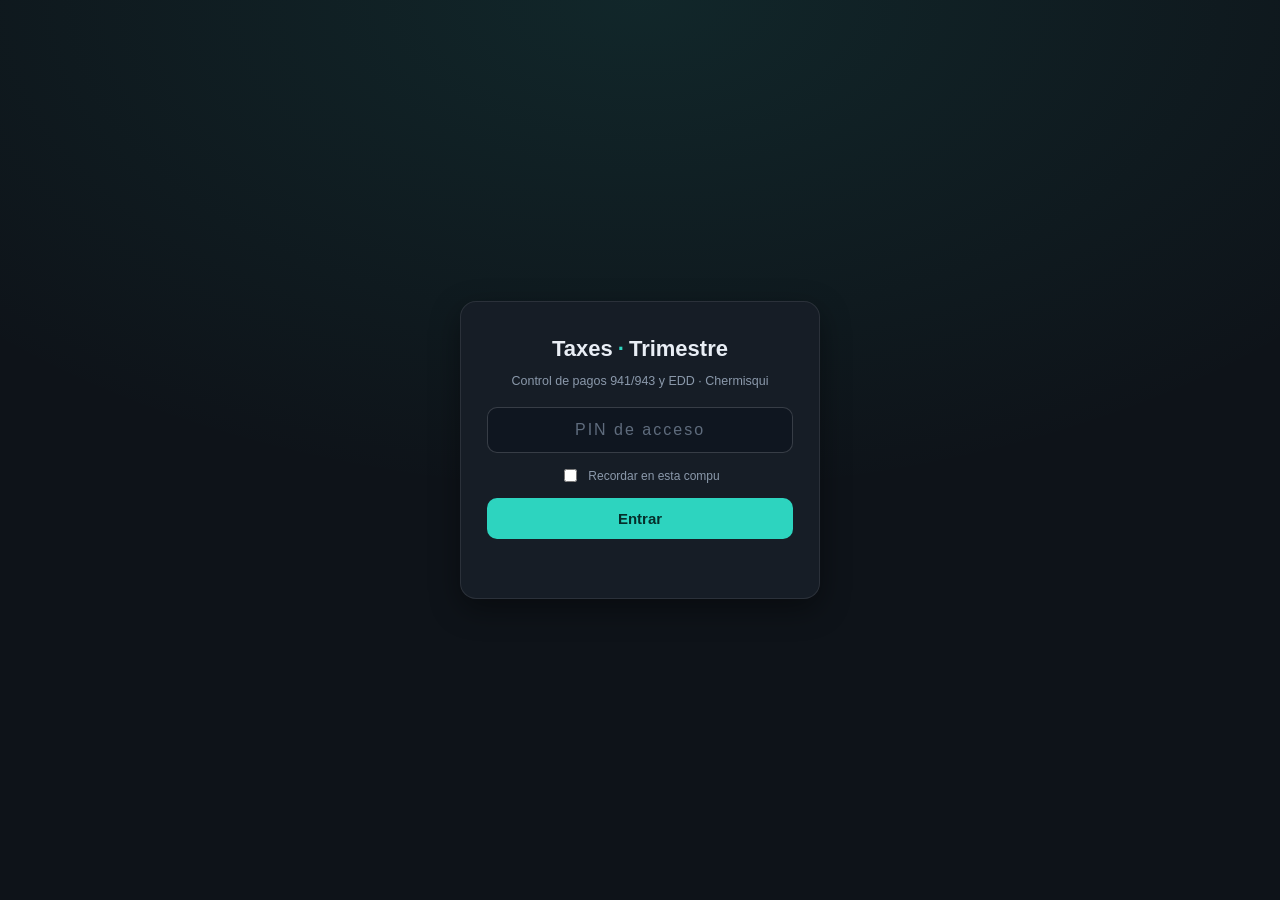
==== commit 632923eb: "Taxes: backend compartido (Supabase + Edge Function tx-api con PIN) El dashboard de Taxes deja de gu" ====
--- a/taxes/index.html
+++ b/taxes/index.html
@@ -179,6 +179,7 @@
   <div class="toast" id="toast"></div>
 
   <script id="seed" type="application/json">{"companies":[{"id":"c1","nombre":"1ST DEMO","tipo":"Weekly","estado":"","quarters":{"2026-Q4":[{"fechaCheque":"10/2/2026","acum941":"1500","acumEDD":"300","fechaLimite":"10/7/2026","fechaPago":"10/8/2026","pago941":"1400","pagoEDD":"300","notas":"Mover cheques"},{"fechaCheque":"10/9/2026","acum941":"","acumEDD":"","fechaLimite":"10/14/2026","fechaPago":"10/14/2026","pago941":"","pagoEDD":"","notas":""},{"fechaCheque":"10/16/2026","acum941":"","acumEDD":"","fechaLimite":"10/21/2026","fechaPago":"","pago941":"","pagoEDD":"","notas":""},{"fechaCheque":"10/23/2026","acum941":"","acumEDD":"","fechaLimite":"10/28/2026","fechaPago":"","pago941":"","pagoEDD":"","notas":""},{"fechaCheque":"10/30/2026","acum941":"","acumEDD":"","fechaLimite":"11/4/2026","fechaPago":"","pago941":"","pagoEDD":"","notas":""},{"fechaCheque":"11/6/2026","acum941":"","acumEDD":"","fechaLimite":"11/11/2026","fechaPago":"","pago941":"","pagoEDD":"","notas":""},{"fechaCheque":"11/13/2026","acum941":"","acumEDD":"","fechaLimite":"11/18/2026","fechaPago":"","pago941":"","pagoEDD":"","notas":""},{"fechaCheque":"11/20/2026","acum941":"","acumEDD":"","fechaLimite":"11/25/2026","fechaPago":"","pago941":"","pagoEDD":"","notas":""},{"fechaCheque":"11/27/2026","acum941":"","acumEDD":"","fechaLimite":"12/2/2026","fechaPago":"","pago941":"","pagoEDD":"","notas":""},{"fechaCheque":"12/4/2026","acum941":"","acumEDD":"","fechaLimite":"12/9/2026","fechaPago":"","pago941":"","pagoEDD":"","notas":""},{"fechaCheque":"12/11/2026","acum941":"","acumEDD":"","fechaLimite":"12/16/2026","fechaPago":"","pago941":"","pagoEDD":"","notas":""},{"fechaCheque":"12/18/2026","acum941":"","acumEDD":"","fechaLimite":"12/23/2026","fechaPago":"","pago941":"","pagoEDD":"","notas":""},{"fechaCheque":"12/25/2026","acum941":"","acumEDD":"","fechaLimite":"12/30/2026","fechaPago":"","pago941":"","pagoEDD":"","notas":""}]}},{"id":"c2","nombre":"805 TRUCKING","tipo":"Bi - weekly","estado":"","quarters":{"2026-Q4":[{"fechaCheque":"10/2/2026","acum941":"","acumEDD":"","fechaLimite":"10/7/2026","fechaPago":"","pago941":"","pagoEDD":"","notas":""},{"fechaCheque":"10/16/2026","acum941":"","acumEDD":"","fechaLimite":"10/21/2026","fechaPago":"","pago941":"","pagoEDD":"","notas":""},{"fechaCheque":"10/30/2026","acum941":"","acumEDD":"","fechaLimite":"11/4/2026","fechaPago":"","pago941":"","pagoEDD":"","notas":""},{"fechaCheque":"11/13/2026","acum941":"","acumEDD":"","fechaLimite":"11/18/2026","fechaPago":"","pago941":"","pagoEDD":"","notas":""},{"fechaCheque":"11/27/2026","acum941":"","acumEDD":"","fechaLimite":"12/2/2026","fechaPago":"","pago941":"","pagoEDD":"","notas":""},{"fechaCheque":"12/11/2026","acum941":"","acumEDD":"","fechaLimite":"12/16/2026","fechaPago":"","pago941":"","pagoEDD":"","notas":""},{"fechaCheque":"12/25/2026","acum941":"","acumEDD":"","fechaLimite":"12/30/2026","fechaPago":"","pago941":"","pagoEDD":"","notas":""}]}},{"id":"c3","nombre":"A & G BROTHERS PRODUCE 943","tipo":"Weekly","estado":"","quarters":{"2026-Q4":[{"fechaCheque":"10/2/2026","acum941":"","acumEDD":"","fechaLimite":"10/7/2026","fechaPago":"","pago941":"","pagoEDD":"","notas":""},{"fechaCheque":"10/9/2026","acum941":"","acumEDD":"","fechaLimite":"10/14/2026","fechaPago":"","pago941":"","pagoEDD":"","notas":""},{"fechaCheque":"10/16/2026","acum941":"","acumEDD":"","fechaLimite":"10/21/2026","fechaPago":"","pago941":"","pagoEDD":"","notas":""},{"fechaCheque":"10/23/2026","acum941":"","acumEDD":"","fechaLimite":"10/28/2026","fechaPago":"","pago941":"","pagoEDD":"","notas":""},{"fechaCheque":"10/30/2026","acum941":"","acumEDD":"","fechaLimite":"11/4/2026","fechaPago":"","pago941":"","pagoEDD":"","notas":""},{"fechaCheque":"11/6/2026","acum941":"","acumEDD":"","fechaLimite":"11/11/2026","fechaPago":"","pago941":"","pagoEDD":"","notas":""},{"fechaCheque":"11/13/2026","acum941":"","acumEDD":"","fechaLimite":"11/18/2026","fechaPago":"","pago941":"","pagoEDD":"","notas":""},{"fechaCheque":"11/20/2026","acum941":"","acumEDD":"","fechaLimite":"11/25/2026","fechaPago":"","pago941":"","pagoEDD":"","notas":""},{"fechaCheque":"11/27/2026","acum941":"","acumEDD":"","fechaLimite":"12/2/2026","fechaPago":"","pago941":"","pagoEDD":"","notas":""},{"fechaCheque":"12/4/2026","acum941":"","acumEDD":"","fechaLimite":"12/9/2026","fechaPago":"","pago941":"","pagoEDD":"","notas":""},{"fechaCheque":"12/11/2026","acum941":"","acumEDD":"","fechaLimite":"12/16/2026","fechaPago":"","pago941":"","pagoEDD":"","notas":""},{"fechaCheque":"12/18/2026","acum941":"","acumEDD":"","fechaLimite":"12/23/2026","fechaPago":"","pago941":"","pagoEDD":"","notas":""},{"fechaCheque":"12/25/2026","acum941":"","acumEDD":"","fechaLimite":"12/30/2026","fechaPago":"","pago941":"","pagoEDD":"","notas":""}]}},{"id":"c4","nombre":"A&L PRODUCE","tipo":"","estado":"","quarters":{"2026-Q4":[{"fechaCheque":"10/2/2026","acum941":"","acumEDD":"","fechaLimite":"10/7/2026","fechaPago":"","pago941":"","pagoEDD":"","notas":""},{"fechaCheque":"10/9/2026","acum941":"","acumEDD":"","fechaLimite":"10/14/2026","fechaPago":"","pago941":"","pagoEDD":"","notas":""},{"fechaCheque":"10/16/2026","acum941":"","acumEDD":"","fechaLimite":"10/21/2026","fechaPago":"","pago941":"","pagoEDD":"","notas":""},{"fechaCheque":"10/23/2026","acum941":"","acumEDD":"","fechaLimite":"10/28/2026","fechaPago":"","pago941":"","pagoEDD":"","notas":""},{"fechaCheque":"10/30/2026","acum941":"","acumEDD":"","fechaLimite":"11/4/2026","fechaPago":"","pago941":"","pagoEDD":"","notas":""},{"fechaCheque":"11/6/2026","acum941":"","acumEDD":"","fechaLimite":"11/11/2026","fechaPago":"","pago941":"","pagoEDD":"","notas":""},{"fechaCheque":"11/13/2026","acum941":"","acumEDD":"","fechaLimite":"11/18/2026","fechaPago":"","pago941":"","pagoEDD":"","notas":""},{"fechaCheque":"11/20/2026","acum941":"","acumEDD":"","fechaLimite":"11/25/2026","fechaPago":"","pago941":"","pagoEDD":"","notas":""},{"fechaCheque":"11/27/2026","acum941":"","acumEDD":"","fechaLimite":"12/2/2026","fechaPago":"","pago941":"","pagoEDD":"","notas":""},{"fechaCheque":"12/4/2026","acum941":"","acumEDD":"","fechaLimite":"12/9/2026","fechaPago":"","pago941":"","pagoEDD":"","notas":""},{"fechaCheque":"12/11/2026","acum941":"","acumEDD":"","fechaLimite":"12/16/2026","fechaPago":"","pago941":"","pagoEDD":"","notas":""},{"fechaCheque":"12/18/2026","acum941":"","acumEDD":"","fechaLimite":"12/23/2026","fechaPago":"","pago941":"","pagoEDD":"","notas":""},{"fechaCheque":"12/25/2026","acum941":"","acumEDD":"","fechaLimite":"12/30/2026","fechaPago":"","pago941":"","pagoEDD":"","notas":""}]}},{"id":"c5","nombre":"AARON","tipo":"15 y 31","estado":"","quarters":{"2026-Q4":[{"fechaCheque":"10/2/2026","acum941":"","acumEDD":"","fechaLimite":"10/7/2026","fechaPago":"","pago941":"","pagoEDD":"","notas":""},{"fechaCheque":"10/9/2026","acum941":"","acumEDD":"","fechaLimite":"10/14/2026","fechaPago":"","pago941":"","pagoEDD":"","notas":""},{"fechaCheque":"10/16/2026","acum941":"","acumEDD":"","fechaLimite":"10/21/2026","fechaPago":"","pago941":"","pagoEDD":"","notas":""},{"fechaCheque":"10/23/2026","acum941":"","acumEDD":"","fechaLimite":"10/28/2026","fechaPago":"","pago941":"","pagoEDD":"","notas":""},{"fechaCheque":"10/30/2026","acum941":"","acumEDD":"","fechaLimite":"11/4/2026","fechaPago":"","pago941":"","pagoEDD":"","notas":""},{"fechaCheque":"11/6/2026","acum941":"","acumEDD":"","fechaLimite":"11/11/2026","fechaPago":"","pago941":"","pagoEDD":"","notas":""},{"fechaCheque":"11/13/2026","acum941":"","acumEDD":"","fechaLimite":"11/18/2026","fechaPago":"","pago941":"","pagoEDD":"","notas":""},{"fechaCheque":"11/20/2026","acum941":"","acumEDD":"","fechaLimite":"11/25/2026","fechaPago":"","pago941":"","pagoEDD":"","notas":""},{"fechaCheque":"11/27/2026","acum941":"","acumEDD":"","fechaLimite":"12/2/2026","fechaPago":"","pago941":"","pagoEDD":"","notas":""},{"fechaCheque":"12/4/2026","acum941":"","acumEDD":"","fechaLimite":"12/9/2026","fechaPago":"","pago941":"","pagoEDD":"","notas":""},{"fechaCheque":"12/11/2026","acum941":"","acumEDD":"","fechaLimite":"12/16/2026","fechaPago":"","pago941":"","pagoEDD":"","notas":""},{"fechaCheque":"12/18/2026","acum941":"","acumEDD":"","fechaLimite":"12/23/2026","fechaPago":"","pago941":"","pagoEDD":"","notas":""},{"fechaCheque":"12/25/2026","acum941":"","acumEDD":"","fechaLimite":"12/30/2026","fechaPago":"","pago941":"","pagoEDD":"","notas":""}]}},{"id":"c6","nombre":"AGUILERA","tipo":"Bi - weekly","estado":"","quarters":{"2026-Q4":[{"fechaCheque":"10/2/2026","acum941":"","acumEDD":"","fechaLimite":"10/7/2026","fechaPago":"","pago941":"","pagoEDD":"","notas":""},{"fechaCheque":"10/16/2026","acum941":"","acumEDD":"","fechaLimite":"10/21/2026","fechaPago":"","pago941":"","pagoEDD":"","notas":""},{"fechaCheque":"10/30/2026","acum941":"","acumEDD":"","fechaLimite":"11/4/2026","fechaPago":"","pago941":"","pagoEDD":"","notas":""},{"fechaCheque":"11/13/2026","acum941":"","acumEDD":"","fechaLimite":"11/18/2026","fechaPago":"","pago941":"","pagoEDD":"","notas":""},{"fechaCheque":"11/27/2026","acum941":"","acumEDD":"","fechaLimite":"12/2/2026","fechaPago":"","pago941":"","pagoEDD":"","notas":""},{"fechaCheque":"12/11/2026","acum941":"","acumEDD":"","fechaLimite":"12/16/2026","fechaPago":"","pago941":"","pagoEDD":"","notas":""},{"fechaCheque":"12/25/2026","acum941":"","acumEDD":"","fechaLimite":"12/30/2026","fechaPago":"","pago941":"","pagoEDD":"","notas":""}]}},{"id":"c7","nombre":"AHUATZI","tipo":"Weekly","estado":"","quarters":{"2026-Q4":[{"fechaCheque":"10/2/2026","acum941":"","acumEDD":"","fechaLimite":"10/7/2026","fechaPago":"","pago941":"","pagoEDD":"","notas":""},{"fechaCheque":"10/9/2026","acum941":"","acumEDD":"","fechaLimite":"10/14/2026","fechaPago":"","pago941":"","pagoEDD":"","notas":""},{"fechaCheque":"10/16/2026","acum941":"","acumEDD":"","fechaLimite":"10/21/2026","fechaPago":"","pago941":"","pagoEDD":"","notas":""},{"fechaCheque":"10/23/2026","acum941":"","acumEDD":"","fechaLimite":"10/28/2026","fechaPago":"","pago941":"","pagoEDD":"","notas":""},{"fechaCheque":"10/30/2026","acum941":"","acumEDD":"","fechaLimite":"11/4/2026","fechaPago":"","pago941":"","pagoEDD":"","notas":""},{"fechaCheque":"11/6/2026","acum941":"","acumEDD":"","fechaLimite":"11/11/2026","fechaPago":"","pago941":"","pagoEDD":"","notas":""},{"fechaCheque":"11/13/2026","acum941":"","acumEDD":"","fechaLimite":"11/18/2026","fechaPago":"","pago941":"","pagoEDD":"","notas":""},{"fechaCheque":"11/20/2026","acum941":"","acumEDD":"","fechaLimite":"11/25/2026","fechaPago":"","pago941":"","pagoEDD":"","notas":""},{"fechaCheque":"11/27/2026","acum941":"","acumEDD":"","fechaLimite":"12/2/2026","fechaPago":"","pago941":"","pagoEDD":"","notas":""},{"fechaCheque":"12/4/2026","acum941":"","acumEDD":"","fechaLimite":"12/9/2026","fechaPago":"","pago941":"","pagoEDD":"","notas":""},{"fechaCheque":"12/11/2026","acum941":"","acumEDD":"","fechaLimite":"12/16/2026","fechaPago":"","pago941":"","pagoEDD":"","notas":""},{"fechaCheque":"12/18/2026","acum941":"","acumEDD":"","fechaLimite":"12/23/2026","fechaPago":"","pago941":"","pagoEDD":"","notas":""},{"fechaCheque":"12/25/2026","acum941":"","acumEDD":"","fechaLimite":"12/30/2026","fechaPago":"","pago941":"","pagoEDD":"","notas":""}]}},{"id":"c8","nombre":"ALDAY","tipo":"Weekly","estado":"","quarters":{"2026-Q4":[{"fechaCheque":"10/2/2026","acum941":"","acumEDD":"","fechaLimite":"10/7/2026","fechaPago":"","pago941":"","pagoEDD":"","notas":""},{"fechaCheque":"10/9/2026","acum941":"","acumEDD":"","fechaLimite":"10/14/2026","fechaPago":"","pago941":"","pagoEDD":"","notas":""},{"fechaCheque":"10/16/2026","acum941":"","acumEDD":"","fechaLimite":"10/21/2026","fechaPago":"","pago941":"","pagoEDD":"","notas":""},{"fechaCheque":"10/23/2026","acum941":"","acumEDD":"","fechaLimite":"10/28/2026","fechaPago":"","pago941":"","pagoEDD":"","notas":""},{"fechaCheque":"10/30/2026","acum941":"","acumEDD":"","fechaLimite":"11/4/2026","fechaPago":"","pago941":"","pagoEDD":"","notas":""},{"fechaCheque":"11/6/2026","acum941":"","acumEDD":"","fechaLimite":"11/11/2026","fechaPago":"","pago941":"","pagoEDD":"","notas":""},{"fechaCheque":"11/13/2026","acum941":"","acumEDD":"","fechaLimite":"11/18/2026","fechaPago":"","pago941":"","pagoEDD":"","notas":""},{"fechaCheque":"11/20/2026","acum941":"","acumEDD":"","fechaLimite":"11/25/2026","fechaPago":"","pago941":"","pagoEDD":"","notas":""},{"fechaCheque":"11/27/2026","acum941":"","acumEDD":"","fechaLimite":"12/2/2026","fechaPago":"","pago941":"","pagoEDD":"","notas":""},{"fechaCheque":"12/4/2026","acum941":"","acumEDD":"","fechaLimite":"12/9/2026","fechaPago":"","pago941":"","pagoEDD":"","notas":""},{"fechaCheque":"12/11/2026","acum941":"","acumEDD":"","fechaLimite":"12/16/2026","fechaPago":"","pago941":"","pagoEDD":"","notas":""},{"fechaCheque":"12/18/2026","acum941":"","acumEDD":"","fechaLimite":"12/23/2026","fechaPago":"","pago941":"","pagoEDD":"","notas":""},{"fechaCheque":"12/25/2026","acum941":"","acumEDD":"","fechaLimite":"12/30/2026","fechaPago":"","pago941":"","pagoEDD":"","notas":""}]}},{"id":"c9","nombre":"ALEJANDRA'S","tipo":"","estado":"","quarters":{"2026-Q4":[{"fechaCheque":"10/2/2026","acum941":"","acumEDD":"","fechaLimite":"10/7/2026","fechaPago":"","pago941":"","pagoEDD":"","notas":""},{"fechaCheque":"10/9/2026","acum941":"","acumEDD":"","fechaLimite":"10/14/2026","fechaPago":"","pago941":"","pagoEDD":"","notas":""},{"fechaCheque":"10/16/2026","acum941":"","acumEDD":"","fechaLimite":"10/21/2026","fechaPago":"","pago941":"","pagoEDD":"","notas":""},{"fechaCheque":"10/23/2026","acum941":"","acumEDD":"","fechaLimite":"10/28/2026","fechaPago":"","pago941":"","pagoEDD":"","notas":""},{"fechaCheque":"10/30/2026","acum941":"","acumEDD":"","fechaLimite":"11/4/2026","fechaPago":"","pago941":"","pagoEDD":"","notas":""},{"fechaCheque":"11/6/2026","acum941":"","acumEDD":"","fechaLimite":"11/11/2026","fechaPago":"","pago941":"","pagoEDD":"","notas":""},{"fechaCheque":"11/13/2026","acum941":"","acumEDD":"","fechaLimite":"11/18/2026","fechaPago":"","pago941":"","pagoEDD":"","notas":""},{"fechaCheque":"11/20/2026","acum941":"","acumEDD":"","fechaLimite":"11/25/2026","fechaPago":"","pago941":"","pagoEDD":"","notas":""},{"fechaCheque":"11/27/2026","acum941":"","acumEDD":"","fechaLimite":"12/2/2026","fechaPago":"","pago941":"","pagoEDD":"","notas":""},{"fechaCheque":"12/4/2026","acum941":"","acumEDD":"","fechaLimite":"12/9/2026","fechaPago":"","pago941":"","pagoEDD":"","notas":""},{"fechaCheque":"12/11/2026","acum941":"","acumEDD":"","fechaLimite":"12/16/2026","fechaPago":"","pago941":"","pagoEDD":"","notas":""},{"fechaCheque":"12/18/2026","acum941":"","acumEDD":"","fechaLimite":"12/23/2026","fechaPago":"","pago941":"","pagoEDD":"","notas":""},{"fechaCheque":"12/25/2026","acum941":"","acumEDD":"","fechaLimite":"12/30/2026","fechaPago":"","pago941":"","pagoEDD":"","notas":""}]}},{"id":"c10","nombre":"ALET FRESH","tipo":"Weekly/batch","estado":"","quarters":{"2026-Q4":[{"fechaCheque":"10/2/2026","acum941":"","acumEDD":"","fechaLimite":"10/7/2026","fechaPago":"","pago941":"","pagoEDD":"","notas":""},{"fechaCheque":"10/9/2026","acum941":"","acumEDD":"","fechaLimite":"10/14/2026","fechaPago":"","pago941":"","pagoEDD":"","notas":""},{"fechaCheque":"10/16/2026","acum941":"","acumEDD":"","fechaLimite":"10/21/2026","fechaPago":"","pago941":"","pagoEDD":"","notas":""},{"fechaCheque":"10/23/2026","acum941":"","acumEDD":"","fechaLimite":"10/28/2026","fechaPago":"","pago941":"","pagoEDD":"","notas":""},{"fechaCheque":"10/30/2026","acum941":"","acumEDD":"","fechaLimite":"11/4/2026","fechaPago":"","pago941":"","pagoEDD":"","notas":""},{"fechaCheque":"11/6/2026","acum941":"","acumEDD":"","fechaLimite":"11/11/2026","fechaPago":"","pago941":"","pagoEDD":"","notas":""},{"fechaCheque":"11/13/2026","acum941":"","acumEDD":"","fechaLimite":"11/18/2026","fechaPago":"","pago941":"","pagoEDD":"","notas":""},{"fechaCheque":"11/20/2026","acum941":"","acumEDD":"","fechaLimite":"11/25/2026","fechaPago":"","pago941":"","pagoEDD":"","notas":""},{"fechaCheque":"11/27/2026","acum941":"","acumEDD":"","fechaLimite":"12/2/2026","fechaPago":"","pago941":"","pagoEDD":"","notas":""},{"fechaCheque":"12/4/2026","acum941":"","acumEDD":"","fechaLimite":"12/9/2026","fechaPago":"","pago941":"","pagoEDD":"","notas":""},{"fechaCheque":"12/11/2026","acum941":"","acumEDD":"","fechaLimite":"12/16/2026","fechaPago":"","pago941":"","pagoEDD":"","notas":""},{"fechaCheque":"12/18/2026","acum941":"","acumEDD":"","fechaLimite":"12/23/2026","fechaPago":"","pago941":"","pagoEDD":"","notas":""},{"fechaCheque":"12/25/2026","acum941":"","acumEDD":"","fechaLimite":"12/30/2026","fechaPago":"","pago941":"","pagoEDD":"","notas":""}]}},{"id":"c11","nombre":"ALEXANDRA´S","tipo":"Weekly","estado":"","quarters":{"2026-Q4":[{"fechaCheque":"10/2/2026","acum941":"","acumEDD":"","fechaLimite":"10/7/2026","fechaPago":"","pago941":"","pagoEDD":"","notas":""},{"fechaCheque":"10/9/2026","acum941":"","acumEDD":"","fechaLimite":"10/14/2026","fechaPago":"","pago941":"","pagoEDD":"","notas":""},{"fechaCheque":"10/16/2026","acum941":"","acumEDD":"","fechaLimite":"10/21/2026","fechaPago":"","pago941":"","pagoEDD":"","notas":""},{"fechaCheque":"10/23/2026","acum941":"","acumEDD":"","fechaLimite":"10/28/2026","fechaPago":"","pago941":"","pagoEDD":"","notas":""},{"fechaCheque":"10/30/2026","acum941":"","acumEDD":"","fechaLimite":"11/4/2026","fechaPago":"","pago941":"","pagoEDD":"","notas":""},{"fechaCheque":"11/6/2026","acum941":"","acumEDD":"","fechaLimite":"11/11/2026","fechaPago":"","pago941":"","pagoEDD":"","notas":""},{"fechaCheque":"11/13/2026","acum941":"","acumEDD":"","fechaLimite":"11/18/2026","fechaPago":"","pago941":"","pagoEDD":"","notas":""},{"fechaCheque":"11/20/2026","acum941":"","acumEDD":"","fechaLimite":"11/25/2026","fechaPago":"","pago941":"","pagoEDD":"","notas":""},{"fechaCheque":"11/27/2026","acum941":"","acumEDD":"","fechaLimite":"12/2/2026","fechaPago":"","pago941":"","pagoEDD":"","notas":""},{"fechaCheque":"12/4/2026","acum941":"","acumEDD":"","fechaLimite":"12/9/2026","fechaPago":"","pago941":"","pagoEDD":"","notas":""},{"fechaCheque":"12/11/2026","acum941":"","acumEDD":"","fechaLimite":"12/16/2026","fechaPago":"","pago941":"","pagoEDD":"","notas":""},{"fechaCheque":"12/18/2026","acum941":"","acumEDD":"","fechaLimite":"12/23/2026","fechaPago":"","pago941":"","pagoEDD":"","notas":""},{"fechaCheque":"12/25/2026","acum941":"","acumEDD":"","fechaLimite":"12/30/2026","fechaPago":"","pago941":"","pagoEDD":"","notas":""}]}},{"id":"c12","nombre":"APS","tipo":"Weekly","estado":"","quarters":{"2026-Q4":[{"fechaCheque":"10/2/2026","acum941":"","acumEDD":"","fechaLimite":"10/7/2026","fechaPago":"","pago941":"","pagoEDD":"","notas":""},{"fechaCheque":"10/9/2026","acum941":"","acumEDD":"","fechaLimite":"10/14/2026","fechaPago":"","pago941":"","pagoEDD":"","notas":""},{"fechaCheque":"10/16/2026","acum941":"","acumEDD":"","fechaLimite":"10/21/2026","fechaPago":"","pago941":"","pagoEDD":"","notas":""},{"fechaCheque":"10/23/2026","acum941":"","acumEDD":"","fechaLimite":"10/28/2026","fechaPago":"","pago941":"","pagoEDD":"","notas":""},{"fechaCheque":"10/30/2026","acum941":"","acumEDD":"","fechaLimite":"11/4/2026","fechaPago":"","pago941":"","pagoEDD":"","notas":""},{"fechaCheque":"11/6/2026","acum941":"","acumEDD":"","fechaLimite":"11/11/2026","fechaPago":"","pago941":"","pagoEDD":"","notas":""},{"fechaCheque":"11/13/2026","acum941":"","acumEDD":"","fechaLimite":"11/18/2026","fechaPago":"","pago941":"","pagoEDD":"","notas":""},{"fechaCheque":"11/20/2026","acum941":"","acumEDD":"","fechaLimite":"11/25/2026","fechaPago":"","pago941":"","pagoEDD":"","notas":""},{"fechaCheque":"11/27/2026","acum941":"","acumEDD":"","fechaLimite":"12/2/2026","fechaPago":"","pago941":"","pagoEDD":"","notas":""},{"fechaCheque":"12/4/2026","acum941":"","acumEDD":"","fechaLimite":"12/9/2026","fechaPago":"","pago941":"","pagoEDD":"","notas":""},{"fechaCheque":"12/11/2026","acum941":"","acumEDD":"","fechaLimite":"12/16/2026","fechaPago":"","pago941":"","pagoEDD":"","notas":""},{"fechaCheque":"12/18/2026","acum941":"","acumEDD":"","fechaLimite":"12/23/2026","fechaPago":"","pago941":"","pagoEDD":"","notas":""},{"fechaCheque":"12/25/2026","acum941":"","acumEDD":"","fechaLimite":"12/30/2026","fechaPago":"","pago941":"","pagoEDD":"","notas":""}]}},{"id":"c13","nombre":"ARSA FRESH CORP","tipo":"Weekly/Batch","estado":"","quarters":{"2026-Q4":[{"fechaCheque":"10/2/2026","acum941":"","acumEDD":"","fechaLimite":"10/7/2026","fechaPago":"","pago941":"","pagoEDD":"","notas":""},{"fechaCheque":"10/9/2026","acum941":"","acumEDD":"","fechaLimite":"10/14/2026","fechaPago":"","pago941":"","pagoEDD":"","notas":""},{"fechaCheque":"10/16/2026","acum941":"","acumEDD":"","fechaLimite":"10/21/2026","fechaPago":"","pago941":"","pagoEDD":"","notas":""},{"fechaCheque":"10/23/2026","acum941":"","acumEDD":"","fechaLimite":"10/28/2026","fechaPago":"","pago941":"","pagoEDD":"","notas":""},{"fechaCheque":"10/30/2026","acum941":"","acumEDD":"","fechaLimite":"11/4/2026","fechaPago":"","pago941":"","pagoEDD":"","notas":""},{"fechaCheque":"11/6/2026","acum941":"","acumEDD":"","fechaLimite":"11/11/2026","fechaPago":"","pago941":"","pagoEDD":"","notas":""},{"fechaCheque":"11/13/2026","acum941":"","acumEDD":"","fechaLimite":"11/18/2026","fechaPago":"","pago941":"","pagoEDD":"","notas":""},{"fechaCheque":"11/20/2026","acum941":"","acumEDD":"","fechaLimite":"11/25/2026","fechaPago":"","pago941":"","pagoEDD":"","notas":""},{"fechaCheque":"11/27/2026","acum941":"","acumEDD":"","fechaLimite":"12/2/2026","fechaPago":"","pago941":"","pagoEDD":"","notas":""},{"fechaCheque":"12/4/2026","acum941":"","acumEDD":"","fechaLimite":"12/9/2026","fechaPago":"","pago941":"","pagoEDD":"","notas":""},{"fechaCheque":"12/11/2026","acum941":"","acumEDD":"","fechaLimite":"12/16/2026","fechaPago":"","pago941":"","pagoEDD":"","notas":""},{"fechaCheque":"12/18/2026","acum941":"","acumEDD":"","fechaLimite":"12/23/2026","fechaPago":"","pago941":"","pagoEDD":"","notas":""},{"fechaCheque":"12/25/2026","acum941":"","acumEDD":"","fechaLimite":"12/30/2026","fechaPago":"","pago941":"","pagoEDD":"","notas":""}]}},{"id":"c14","nombre":"ASF","tipo":"Bi - weekly","estado":"","quarters":{"2026-Q4":[{"fechaCheque":"10/2/2026","acum941":"","acumEDD":"","fechaLimite":"10/7/2026","fechaPago":"","pago941":"","pagoEDD":"","notas":""},{"fechaCheque":"10/16/2026","acum941":"","acumEDD":"","fechaLimite":"10/21/2026","fechaPago":"","pago941":"","pagoEDD":"","notas":""},{"fechaCheque":"10/30/2026","acum941":"","acumEDD":"","fechaLimite":"11/4/2026","fechaPago":"","pago941":"","pagoEDD":"","notas":""},{"fechaCheque":"11/13/2026","acum941":"","acumEDD":"","fechaLimite":"11/18/2026","fechaPago":"","pago941":"","pagoEDD":"","notas":""},{"fechaCheque":"11/27/2026","acum941":"","acumEDD":"","fechaLimite":"12/2/2026","fechaPago":"","pago941":"","pagoEDD":"","notas":""},{"fechaCheque":"12/11/2026","acum941":"","acumEDD":"","fechaLimite":"12/16/2026","fechaPago":"","pago941":"","pagoEDD":"","notas":""},{"fechaCheque":"12/25/2026","acum941":"","acumEDD":"","fechaLimite":"12/30/2026","fechaPago":"","pago941":"","pagoEDD":"","notas":""}]}},{"id":"c15","nombre":"AVINA","tipo":"","estado":"","quarters":{"2026-Q4":[{"fechaCheque":"10/2/2026","acum941":"","acumEDD":"","fechaLimite":"10/7/2026","fechaPago":"","pago941":"","pagoEDD":"","notas":""},{"fechaCheque":"10/9/2026","acum941":"","acumEDD":"","fechaLimite":"10/14/2026","fechaPago":"","pago941":"","pagoEDD":"","notas":""},{"fechaCheque":"10/16/2026","acum941":"","acumEDD":"","fechaLimite":"10/21/2026","fechaPago":"","pago941":"","pagoEDD":"","notas":""},{"fechaCheque":"10/23/2026","acum941":"","acumEDD":"","fechaLimite":"10/28/2026","fechaPago":"","pago941":"","pagoEDD":"","notas":""},{"fechaCheque":"10/30/2026","acum941":"","acumEDD":"","fechaLimite":"11/4/2026","fechaPago":"","pago941":"","pagoEDD":"","notas":""},{"fechaCheque":"11/6/2026","acum941":"","acumEDD":"","fechaLimite":"11/11/2026","fechaPago":"","pago941":"","pagoEDD":"","notas":""},{"fechaCheque":"11/13/2026","acum941":"","acumEDD":"","fechaLimite":"11/18/2026","fechaPago":"","pago941":"","pagoEDD":"","notas":""},{"fechaCheque":"11/20/2026","acum941":"","acumEDD":"","fechaLimite":"11/25/2026","fechaPago":"","pago941":"","pagoEDD":"","notas":""},{"fechaCheque":"11/27/2026","acum941":"","acumEDD":"","fechaLimite":"12/2/2026","fechaPago":"","pago941":"","pagoEDD":"","notas":""},{"fechaCheque":"12/4/2026","acum941":"","acumEDD":"","fechaLimite":"12/9/2026","fechaPago":"","pago941":"","pagoEDD":"","notas":""},{"fechaCheque":"12/11/2026","acum941":"","acumEDD":"","fechaLimite":"12/16/2026","fechaPago":"","pago941":"","pagoEDD":"","notas":""},{"fechaCheque":"12/18/2026","acum941":"","acumEDD":"","fechaLimite":"12/23/2026","fechaPago":"","pago941":"","pagoEDD":"","notas":""},{"fechaCheque":"12/25/2026","acum941":"","acumEDD":"","fechaLimite":"12/30/2026","fechaPago":"","pago941":"","pagoEDD":"","notas":""}]}},{"id":"c16","nombre":"AVOCADO","tipo":"","estado":"","quarters":{"2026-Q4":[{"fechaCheque":"10/2/2026","acum941":"","acumEDD":"","fechaLimite":"10/7/2026","fechaPago":"","pago941":"","pagoEDD":"","notas":""},{"fechaCheque":"10/9/2026","acum941":"","acumEDD":"","fechaLimite":"10/14/2026","fechaPago":"","pago941":"","pagoEDD":"","notas":""},{"fechaCheque":"10/16/2026","acum941":"","acumEDD":"","fechaLimite":"10/21/2026","fechaPago":"","pago941":"","pagoEDD":"","notas":""},{"fechaCheque":"10/23/2026","acum941":"","acumEDD":"","fechaLimite":"10/28/2026","fechaPago":"","pago941":"","pagoEDD":"","notas":""},{"fechaCheque":"10/30/2026","acum941":"","acumEDD":"","fechaLimite":"11/4/2026","fechaPago":"","pago941":"","pagoEDD":"","notas":""},{"fechaCheque":"11/6/2026","acum941":"","acumEDD":"","fechaLimite":"11/11/2026","fechaPago":"","pago941":"","pagoEDD":"","notas":""},{"fechaCheque":"11/13/2026","acum941":"","acumEDD":"","fechaLimite":"11/18/2026","fechaPago":"","pago941":"","pagoEDD":"","notas":""},{"fechaCheque":"11/20/2026","acum941":"","acumEDD":"","fechaLimite":"11/25/2026","fechaPago":"","pago941":"","pagoEDD":"","notas":""},{"fechaCheque":"11/27/2026","acum941":"","acumEDD":"","fechaLimite":"12/2/2026","fechaPago":"","pago941":"","pagoEDD":"","notas":""},{"fechaCheque":"12/4/2026","acum941":"","acumEDD":"","fechaLimite":"12/9/2026","fechaPago":"","pago941":"","pagoEDD":"","notas":""},{"fechaCheque":"12/11/2026","acum941":"","acumEDD":"","fechaLimite":"12/16/2026","fechaPago":"","pago941":"","pagoEDD":"","notas":""},{"fechaCheque":"12/18/2026","acum941":"","acumEDD":"","fechaLimite":"12/23/2026","fechaPago":"","pago941":"","pagoEDD":"","notas":""},{"fechaCheque":"12/25/2026","acum941":"","acumEDD":"","fechaLimite":"12/30/2026","fechaPago":"","pago941":"","pagoEDD":"","notas":""}]}},{"id":"c17","nombre":"BEAMS","tipo":"Todos los 19","estado":"","quarters":{"2026-Q4":[{"fechaCheque":"10/2/2026","acum941":"","acumEDD":"","fechaLimite":"10/7/2026","fechaPago":"","pago941":"","pagoEDD":"","notas":""},{"fechaCheque":"10/9/2026","acum941":"","acumEDD":"","fechaLimite":"10/14/2026","fechaPago":"","pago941":"","pagoEDD":"","notas":""},{"fechaCheque":"10/16/2026","acum941":"","acumEDD":"","fechaLimite":"10/21/2026","fechaPago":"","pago941":"","pagoEDD":"","notas":""},{"fechaCheque":"10/23/2026","acum941":"","acumEDD":"","fechaLimite":"10/28/2026","fechaPago":"","pago941":"","pagoEDD":"","notas":""},{"fechaCheque":"10/30/2026","acum941":"","acumEDD":"","fechaLimite":"11/4/2026","fechaPago":"","pago941":"","pagoEDD":"","notas":""},{"fechaCheque":"11/6/2026","acum941":"","acumEDD":"","fechaLimite":"11/11/2026","fechaPago":"","pago941":"","pagoEDD":"","notas":""},{"fechaCheque":"11/13/2026","acum941":"","acumEDD":"","fechaLimite":"11/18/2026","fechaPago":"","pago941":"","pagoEDD":"","notas":""},{"fechaCheque":"11/20/2026","acum941":"","acumEDD":"","fechaLimite":"11/25/2026","fechaPago":"","pago941":"","pagoEDD":"","notas":""},{"fechaCheque":"11/27/2026","acum941":"","acumEDD":"","fechaLimite":"12/2/2026","fechaPago":"","pago941":"","pagoEDD":"","notas":""},{"fechaCheque":"12/4/2026","acum941":"","acumEDD":"","fechaLimite":"12/9/2026","fechaPago":"","pago941":"","pagoEDD":"","notas":""},{"fechaCheque":"12/11/2026","acum941":"","acumEDD":"","fechaLimite":"12/16/2026","fechaPago":"","pago941":"","pagoEDD":"","notas":""},{"fechaCheque":"12/18/2026","acum941":"","acumEDD":"","fechaLimite":"12/23/2026","fechaPago":"","pago941":"","pagoEDD":"","notas":""},{"fechaCheque":"12/25/2026","acum941":"","acumEDD":"","fechaLimite":"12/30/2026","fechaPago":"","pago941":"","pagoEDD":"","notas":""}]}},{"id":"c18","nombre":"BEO SUPPLY","tipo":"","estado":"","quarters":{"2026-Q4":[{"fechaCheque":"10/2/2026","acum941":"","acumEDD":"","fechaLimite":"10/7/2026","fechaPago":"","pago941":"","pagoEDD":"","notas":""},{"fechaCheque":"10/9/2026","acum941":"","acumEDD":"","fechaLimite":"10/14/2026","fechaPago":"","pago941":"","pagoEDD":"","notas":""},{"fechaCheque":"10/16/2026","acum941":"","acumEDD":"","fechaLimite":"10/21/2026","fechaPago":"","pago941":"","pagoEDD":"","notas":""},{"fechaCheque":"10/23/2026","acum941":"","acumEDD":"","fechaLimite":"10/28/2026","fechaPago":"","pago941":"","pagoEDD":"","notas":""},{"fechaCheque":"10/30/2026","acum941":"","acumEDD":"","fechaLimite":"11/4/2026","fechaPago":"","pago941":"","pagoEDD":"","notas":""},{"fechaCheque":"11/6/2026","acum941":"","acumEDD":"","fechaLimite":"11/11/2026","fechaPago":"","pago941":"","pagoEDD":"","notas":""},{"fechaCheque":"11/13/2026","acum941":"","acumEDD":"","fechaLimite":"11/18/2026","fechaPago":"","pago941":"","pagoEDD":"","notas":""},{"fechaCheque":"11/20/2026","acum941":"","acumEDD":"","fechaLimite":"11/25/2026","fechaPago":"","pago941":"","pagoEDD":"","notas":""},{"fechaCheque":"11/27/2026","acum941":"","acumEDD":"","fechaLimite":"12/2/2026","fechaPago":"","pago941":"","pagoEDD":"","notas":""},{"fechaCheque":"12/4/2026","acum941":"","acumEDD":"","fechaLimite":"12/9/2026","fechaPago":"","pago941":"","pagoEDD":"","notas":""},{"fechaCheque":"12/11/2026","acum941":"","acumEDD":"","fechaLimite":"12/16/2026","fechaPago":"","pago941":"","pagoEDD":"","notas":""},{"fechaCheque":"12/18/2026","acum941":"","acumEDD":"","fechaLimite":"12/23/2026","fechaPago":"","pago941":"","pagoEDD":"","notas":""},{"fechaCheque":"12/25/2026","acum941":"","acumEDD":"","fechaLimite":"12/30/2026","fechaPago":"","pago941":"","pagoEDD":"","notas":""}]}},{"id":"c19","nombre":"BEST MEATS","tipo":"Weekly","estado":"","quarters":{"2026-Q4":[{"fechaCheque":"10/2/2026","acum941":"","acumEDD":"","fechaLimite":"10/7/2026","fechaPago":"","pago941":"","pagoEDD":"","notas":""},{"fechaCheque":"10/9/2026","acum941":"","acumEDD":"","fechaLimite":"10/14/2026","fechaPago":"","pago941":"","pagoEDD":"","notas":""},{"fechaCheque":"10/16/2026","acum941":"","acumEDD":"","fechaLimite":"10/21/2026","fechaPago":"","pago941":"","pagoEDD":"","notas":""},{"fechaCheque":"10/23/2026","acum941":"","acumEDD":"","fechaLimite":"10/28/2026","fechaPago":"","pago941":"","pagoEDD":"","notas":""},{"fechaCheque":"10/30/2026","acum941":"","acumEDD":"","fechaLimite":"11/4/2026","fechaPago":"","pago941":"","pagoEDD":"","notas":""},{"fechaCheque":"11/6/2026","acum941":"","acumEDD":"","fechaLimite":"11/11/2026","fechaPago":"","pago941":"","pagoEDD":"","notas":""},{"fechaCheque":"11/13/2026","acum941":"","acumEDD":"","fechaLimite":"11/18/2026","fechaPago":"","pago941":"","pagoEDD":"","notas":""},{"fechaCheque":"11/20/2026","acum941":"","acumEDD":"","fechaLimite":"11/25/2026","fechaPago":"","pago941":"","pagoEDD":"","notas":""},{"fechaCheque":"11/27/2026","acum941":"","acumEDD":"","fechaLimite":"12/2/2026","fechaPago":"","pago941":"","pagoEDD":"","notas":""},{"fechaCheque":"12/4/2026","acum941":"","acumEDD":"","fechaLimite":"12/9/2026","fechaPago":"","pago941":"","pagoEDD":"","notas":""},{"fechaCheque":"12/11/2026","acum941":"","acumEDD":"","fechaLimite":"12/16/2026","fechaPago":"","pago941":"","pagoEDD":"","notas":""},{"fechaCheque":"12/18/2026","acum941":"","acumEDD":"","fechaLimite":"12/23/2026","fechaPago":"","pago941":"","pagoEDD":"","notas":""},{"fechaCheque":"12/25/2026","acum941":"","acumEDD":"","fechaLimite":"12/30/2026","fechaPago":"","pago941":"","pagoEDD":"","notas":""}]}},{"id":"c20","nombre":"BEST Q","tipo":"Weekly/batch","estado":"","quarters":{"2026-Q4":[{"fechaCheque":"10/2/2026","acum941":"","acumEDD":"","fechaLimite":"10/7/2026","fechaPago":"","pago941":"","pagoEDD":"","notas":""},{"fechaCheque":"10/9/2026","acum941":"","acumEDD":"","fechaLimite":"10/14/2026","fechaPago":"","pago941":"","pagoEDD":"","notas":""},{"fechaCheque":"10/16/2026","acum941":"","acumEDD":"","fechaLimite":"10/21/2026","fechaPago":"","pago941":"","pagoEDD":"","notas":""},{"fechaCheque":"10/23/2026","acum941":"","acumEDD":"","fechaLimite":"10/28/2026","fechaPago":"","pago941":"","pagoEDD":"","notas":""},{"fechaCheque":"10/30/2026","acum941":"","acumEDD":"","fechaLimite":"11/4/2026","fechaPago":"","pago941":"","pagoEDD":"","notas":""},{"fechaCheque":"11/6/2026","acum941":"","acumEDD":"","fechaLimite":"11/11/2026","fechaPago":"","pago941":"","pagoEDD":"","notas":""},{"fechaCheque":"11/13/2026","acum941":"","acumEDD":"","fechaLimite":"11/18/2026","fechaPago":"","pago941":"","pagoEDD":"","notas":""},{"fechaCheque":"11/20/2026","acum941":"","acumEDD":"","fechaLimite":"11/25/2026","fechaPago":"","pago941":"","pagoEDD":"","notas":""},{"fechaCheque":"11/27/2026","acum941":"","acumEDD":"","fechaLimite":"12/2/2026","fechaPago":"","pago941":"","pagoEDD":"","notas":""},{"fechaCheque":"12/4/2026","acum941":"","acumEDD":"","fechaLimite":"12/9/2026","fechaPago":"","pago941":"","pagoEDD":"","notas":""},{"fechaCheque":"12/11/2026","acum941":"","acumEDD":"","fechaLimite":"12/16/2026","fechaPago":"","pago941":"","pagoEDD":"","notas":""},{"fechaCheque":"12/18/2026","acum941":"","acumEDD":"","fechaLimite":"12/23/2026","fechaPago":"","pago941":"","pagoEDD":"","notas":""},{"fechaCheque":"12/25/2026","acum941":"","acumEDD":"","fechaLimite":"12/30/2026","fechaPago":"","pago941":"","pagoEDD":"","notas":""}]}},{"id":"c21","nombre":"BIG BLUES","tipo":"","estado":"","quarters":{"2026-Q4":[{"fechaCheque":"10/2/2026","acum941":"","acumEDD":"","fechaLimite":"10/7/2026","fechaPago":"","pago941":"","pagoEDD":"","notas":""},{"fechaCheque":"10/9/2026","acum941":"","acumEDD":"","fechaLimite":"10/14/2026","fechaPago":"","pago941":"","pagoEDD":"","notas":""},{"fechaCheque":"10/16/2026","acum941":"","acumEDD":"","fechaLimite":"10/21/2026","fechaPago":"","pago941":"","pagoEDD":"","notas":""},{"fechaCheque":"10/23/2026","acum941":"","acumEDD":"","fechaLimite":"10/28/2026","fechaPago":"","pago941":"","pagoEDD":"","notas":""},{"fechaCheque":"10/30/2026","acum941":"","acumEDD":"","fechaLimite":"11/4/2026","fechaPago":"","pago941":"","pagoEDD":"","notas":""},{"fechaCheque":"11/6/2026","acum941":"","acumEDD":"","fechaLimite":"11/11/2026","fechaPago":"","pago941":"","pagoEDD":"","notas":""},{"fechaCheque":"11/13/2026","acum941":"","acumEDD":"","fechaLimite":"11/18/2026","fechaPago":"","pago941":"","pagoEDD":"","notas":""},{"fechaCheque":"11/20/2026","acum941":"","acumEDD":"","fechaLimite":"11/25/2026","fechaPago":"","pago941":"","pagoEDD":"","notas":""},{"fechaCheque":"11/27/2026","acum941":"","acumEDD":"","fechaLimite":"12/2/2026","fechaPago":"","pago941":"","pagoEDD":"","notas":""},{"fechaCheque":"12/4/2026","acum941":"","acumEDD":"","fechaLimite":"12/9/2026","fechaPago":"","pago941":"","pagoEDD":"","notas":""},{"fechaCheque":"12/11/2026","acum941":"","acumEDD":"","fechaLimite":"12/16/2026","fechaPago":"","pago941":"","pagoEDD":"","notas":""},{"fechaCheque":"12/18/2026","acum941":"","acumEDD":"","fechaLimite":"12/23/2026","fechaPago":"","pago941":"","pagoEDD":"","notas":""},{"fechaCheque":"12/25/2026","acum941":"","acumEDD":"","fechaLimite":"12/30/2026","fechaPago":"","pago941":"","pagoEDD":"","notas":""}]}},{"id":"c22","nombre":"BIG BLUES LOGISTIC","tipo":"","estado":"","quarters":{"2026-Q4":[{"fechaCheque":"10/2/2026","acum941":"","acumEDD":"","fechaLimite":"10/7/2026","fechaPago":"","pago941":"","pagoEDD":"","notas":""},{"fechaCheque":"10/9/2026","acum941":"","acumEDD":"","fechaLimite":"10/14/2026","fechaPago":"","pago941":"","pagoEDD":"","notas":""},{"fechaCheque":"10/16/2026","acum941":"","acumEDD":"","fechaLimite":"10/21/2026","fechaPago":"","pago941":"","pagoEDD":"","notas":""},{"fechaCheque":"10/23/2026","acum941":"","acumEDD":"","fechaLimite":"10/28/2026","fechaPago":"","pago941":"","pagoEDD":"","notas":""},{"fechaCheque":"10/30/2026","acum941":"","acumEDD":"","fechaLimite":"11/4/2026","fechaPago":"","pago941":"","pagoEDD":"","notas":""},{"fechaCheque":"11/6/2026","acum941":"","acumEDD":"","fechaLimite":"11/11/2026","fechaPago":"","pago941":"","pagoEDD":"","notas":""},{"fechaCheque":"11/13/2026","acum941":"","acumEDD":"","fechaLimite":"11/18/2026","fechaPago":"","pago941":"","pagoEDD":"","notas":""},{"fechaCheque":"11/20/2026","acum941":"","acumEDD":"","fechaLimite":"11/25/2026","fechaPago":"","pago941":"","pagoEDD":"","notas":""},{"fechaCheque":"11/27/2026","acum941":"","acumEDD":"","fechaLimite":"12/2/2026","fechaPago":"","pago941":"","pagoEDD":"","notas":""},{"fechaCheque":"12/4/2026","acum941":"","acumEDD":"","fechaLimite":"12/9/2026","fechaPago":"","pago941":"","pagoEDD":"","notas":""},{"fechaCheque":"12/11/2026","acum941":"","acumEDD":"","fechaLimite":"12/16/2026","fechaPago":"","pago941":"","pagoEDD":"","notas":""},{"fechaCheque":"12/18/2026","acum941":"","acumEDD":"","fechaLimite":"12/23/2026","fechaPago":"","pago941":"","pagoEDD":"","notas":""},{"fechaCheque":"12/25/2026","acum941":"","acumEDD":"","fechaLimite":"12/30/2026","fechaPago":"","pago941":"","pagoEDD":"","notas":""}]}},{"id":"c23","nombre":"BIG LISTO","tipo":"Weekly","estado":"","quarters":{"2026-Q4":[{"fechaCheque":"10/2/2026","acum941":"","acumEDD":"","fechaLimite":"10/7/2026","fechaPago":"","pago941":"","pagoEDD":"","notas":""},{"fechaCheque":"10/9/2026","acum941":"","acumEDD":"","fechaLimite":"10/14/2026","fechaPago":"","pago941":"","pagoEDD":"","notas":""},{"fechaCheque":"10/16/2026","acum941":"","acumEDD":"","fechaLimite":"10/21/2026","fechaPago":"","pago941":"","pagoEDD":"","notas":""},{"fechaCheque":"10/23/2026","acum941":"","acumEDD":"","fechaLimite":"10/28/2026","fechaPago":"","pago941":"","pagoEDD":"","notas":""},{"fechaCheque":"10/30/2026","acum941":"","acumEDD":"","fechaLimite":"11/4/2026","fechaPago":"","pago941":"","pagoEDD":"","notas":""},{"fechaCheque":"11/6/2026","acum941":"","acumEDD":"","fechaLimite":"11/11/2026","fechaPago":"","pago941":"","pagoEDD":"","notas":""},{"fechaCheque":"11/13/2026","acum941":"","acumEDD":"","fechaLimite":"11/18/2026","fechaPago":"","pago941":"","pagoEDD":"","notas":""},{"fechaCheque":"11/20/2026","acum941":"","acumEDD":"","fechaLimite":"11/25/2026","fechaPago":"","pago941":"","pagoEDD":"","notas":""},{"fechaCheque":"11/27/2026","acum941":"","acumEDD":"","fechaLimite":"12/2/2026","fechaPago":"","pago941":"","pagoEDD":"","notas":""},{"fechaCheque":"12/4/2026","acum941":"","acumEDD":"","fechaLimite":"12/9/2026","fechaPago":"","pago941":"","pagoEDD":"","notas":""},{"fechaCheque":"12/11/2026","acum941":"","acumEDD":"","fechaLimite":"12/16/2026","fechaPago":"","pago941":"","pagoEDD":"","notas":""},{"fechaCheque":"12/18/2026","acum941":"","acumEDD":"","fechaLimite":"12/23/2026","fechaPago":"","pago941":"","pagoEDD":"","notas":""},{"fechaCheque":"12/25/2026","acum941":"","acumEDD":"","fechaLimite":"12/30/2026","fechaPago":"","pago941":"","pagoEDD":"","notas":""}]}},{"id":"c24","nombre":"BLUE STAR LOGISTIC","tipo":"Weekly/batch","estado":"","quarters":{"2026-Q4":[{"fechaCheque":"10/2/2026","acum941":"","acumEDD":"","fechaLimite":"10/7/2026","fechaPago":"","pago941":"","pagoEDD":"","notas":""},{"fechaCheque":"10/9/2026","acum941":"","acumEDD":"","fechaLimite":"10/14/2026","fechaPago":"","pago941":"","pagoEDD":"","notas":""},{"fechaCheque":"10/16/2026","acum941":"","acumEDD":"","fechaLimite":"10/21/2026","fechaPago":"","pago941":"","pagoEDD":"","notas":""},{"fechaCheque":"10/23/2026","acum941":"","acumEDD":"","fechaLimite":"10/28/2026","fechaPago":"","pago941":"","pagoEDD":"","notas":""},{"fechaCheque":"10/30/2026","acum941":"","acumEDD":"","fechaLimite":"11/4/2026","fechaPago":"","pago941":"","pagoEDD":"","notas":""},{"fechaCheque":"11/6/2026","acum941":"","acumEDD":"","fechaLimite":"11/11/2026","fechaPago":"","pago941":"","pagoEDD":"","notas":""},{"fechaCheque":"11/13/2026","acum941":"","acumEDD":"","fechaLimite":"11/18/2026","fechaPago":"","pago941":"","pagoEDD":"","notas":""},{"fechaCheque":"11/20/2026","acum941":"","acumEDD":"","fechaLimite":"11/25/2026","fechaPago":"","pago941":"","pagoEDD":"","notas":""},{"fechaCheque":"11/27/2026","acum941":"","acumEDD":"","fechaLimite":"12/2/2026","fechaPago":"","pago941":"","pagoEDD":"","notas":""},{"fechaCheque":"12/4/2026","acum941":"","acumEDD":"","fechaLimite":"12/9/2026","fechaPago":"","pago941":"","pagoEDD":"","notas":""},{"fechaCheque":"12/11/2026","acum941":"","acumEDD":"","fechaLimite":"12/16/2026","fechaPago":"","pago941":"","pagoEDD":"","notas":""},{"fechaCheque":"12/18/2026","acum941":"","acumEDD":"","fechaLimite":"12/23/2026","fechaPago":"","pago941":"","pagoEDD":"","notas":""},{"fechaCheque":"12/25/2026","acum941":"","acumEDD":"","fechaLimite":"12/30/2026","fechaPago":"","pago941":"","pagoEDD":"","notas":""}]}},{"id":"c25","nombre":"C & A EXPRESS","tipo":"Weekly/batch","estado":"","quarters":{"2026-Q4":[{"fechaCheque":"10/2/2026","acum941":"","acumEDD":"","fechaLimite":"10/7/2026","fechaPago":"","pago941":"","pagoEDD":"","notas":""},{"fechaCheque":"10/9/2026","acum941":"","acumEDD":"","fechaLimite":"10/14/2026","fechaPago":"","pago941":"","pagoEDD":"","notas":""},{"fechaCheque":"10/16/2026","acum941":"","acumEDD":"","fechaLimite":"10/21/2026","fechaPago":"","pago941":"","pagoEDD":"","notas":""},{"fechaCheque":"10/23/2026","acum941":"","acumEDD":"","fechaLimite":"10/28/2026","fechaPago":"","pago941":"","pagoEDD":"","notas":""},{"fechaCheque":"10/30/2026","acum941":"","acumEDD":"","fechaLimite":"11/4/2026","fechaPago":"","pago941":"","pagoEDD":"","notas":""},{"fechaCheque":"11/6/2026","acum941":"","acumEDD":"","fechaLimite":"11/11/2026","fechaPago":"","pago941":"","pagoEDD":"","notas":""},{"fechaCheque":"11/13/2026","acum941":"","acumEDD":"","fechaLimite":"11/18/2026","fechaPago":"","pago941":"","pagoEDD":"","notas":""},{"fechaCheque":"11/20/2026","acum941":"","acumEDD":"","fechaLimite":"11/25/2026","fechaPago":"","pago941":"","pagoEDD":"","notas":""},{"fechaCheque":"11/27/2026","acum941":"","acumEDD":"","fechaLimite":"12/2/2026","fechaPago":"","pago941":"","pagoEDD":"","notas":""},{"fechaCheque":"12/4/2026","acum941":"","acumEDD":"","fechaLimite":"12/9/2026","fechaPago":"","pago941":"","pagoEDD":"","notas":""},{"fechaCheque":"12/11/2026","acum941":"","acumEDD":"","fechaLimite":"12/16/2026","fechaPago":"","pago941":"","pagoEDD":"","notas":""},{"fechaCheque":"12/18/2026","acum941":"","acumEDD":"","fechaLimite":"12/23/2026","fechaPago":"","pago941":"","pagoEDD":"","notas":""},{"fechaCheque":"12/25/2026","acum941":"","acumEDD":"","fechaLimite":"12/30/2026","fechaPago":"","pago941":"","pagoEDD":"","notas":""}]}},{"id":"c26","nombre":"CALIFORNIA","tipo":"Bi - weekly","estado":"","quarters":{"2026-Q4":[{"fechaCheque":"10/2/2026","acum941":"","acumEDD":"","fechaLimite":"10/7/2026","fechaPago":"","pago941":"","pagoEDD":"","notas":""},{"fechaCheque":"10/16/2026","acum941":"","acumEDD":"","fechaLimite":"10/21/2026","fechaPago":"","pago941":"","pagoEDD":"","notas":""},{"fechaCheque":"10/30/2026","acum941":"","acumEDD":"","fechaLimite":"11/4/2026","fechaPago":"","pago941":"","pagoEDD":"","notas":""},{"fechaCheque":"11/13/2026","acum941":"","acumEDD":"","fechaLimite":"11/18/2026","fechaPago":"","pago941":"","pagoEDD":"","notas":""},{"fechaCheque":"11/27/2026","acum941":"","acumEDD":"","fechaLimite":"12/2/2026","fechaPago":"","pago941":"","pagoEDD":"","notas":""},{"fechaCheque":"12/11/2026","acum941":"","acumEDD":"","fechaLimite":"12/16/2026","fechaPago":"","pago941":"","pagoEDD":"","notas":""},{"fechaCheque":"12/25/2026","acum941":"","acumEDD":"","fechaLimite":"12/30/2026","fechaPago":"","pago941":"","pagoEDD":"","notas":""}]}},{"id":"c27","nombre":"DELGADO AUTO REPAIR","tipo":"","estado":"","quarters":{"2026-Q4":[{"fechaCheque":"10/2/2026","acum941":"","acumEDD":"","fechaLimite":"10/7/2026","fechaPago":"","pago941":"","pagoEDD":"","notas":""},{"fechaCheque":"10/9/2026","acum941":"","acumEDD":"","fechaLimite":"10/14/2026","fechaPago":"","pago941":"","pagoEDD":"","notas":""},{"fechaCheque":"10/16/2026","acum941":"","acumEDD":"","fechaLimite":"10/21/2026","fechaPago":"","pago941":"","pagoEDD":"","notas":""},{"fechaCheque":"10/23/2026","acum941":"","acumEDD":"","fechaLimite":"10/28/2026","fechaPago":"","pago941":"","pagoEDD":"","notas":""},{"fechaCheque":"10/30/2026","acum941":"","acumEDD":"","fechaLimite":"11/4/2026","fechaPago":"","pago941":"","pagoEDD":"","notas":""},{"fechaCheque":"11/6/2026","acum941":"","acumEDD":"","fechaLimite":"11/11/2026","fechaPago":"","pago941":"","pagoEDD":"","notas":""},{"fechaCheque":"11/13/2026","acum941":"","acumEDD":"","fechaLimite":"11/18/2026","fechaPago":"","pago941":"","pagoEDD":"","notas":""},{"fechaCheque":"11/20/2026","acum941":"","acumEDD":"","fechaLimite":"11/25/2026","fechaPago":"","pago941":"","pagoEDD":"","notas":""},{"fechaCheque":"11/27/2026","acum941":"","acumEDD":"","fechaLimite":"12/2/2026","fechaPago":"","pago941":"","pagoEDD":"","notas":""},{"fechaCheque":"12/4/2026","acum941":"","acumEDD":"","fechaLimite":"12/9/2026","fechaPago":"","pago941":"","pagoEDD":"","notas":""},{"fechaCheque":"12/11/2026","acum941":"","acumEDD":"","fechaLimite":"12/16/2026","fechaPago":"","pago941":"","pagoEDD":"","notas":""},{"fechaCheque":"12/18/2026","acum941":"","acumEDD":"","fechaLimite":"12/23/2026","fechaPago":"","pago941":"","pagoEDD":"","notas":""},{"fechaCheque":"12/25/2026","acum941":"","acumEDD":"","fechaLimite":"12/30/2026","fechaPago":"","pago941":"","pagoEDD":"","notas":""}]}},{"id":"c28","nombre":"DENIM FACTORY","tipo":"Weekly","estado":"","quarters":{"2026-Q4":[{"fechaCheque":"10/2/2026","acum941":"","acumEDD":"","fechaLimite":"10/7/2026","fechaPago":"","pago941":"","pagoEDD":"","notas":""},{"fechaCheque":"10/9/2026","acum941":"","acumEDD":"","fechaLimite":"10/14/2026","fechaPago":"","pago941":"","pagoEDD":"","notas":""},{"fechaCheque":"10/16/2026","acum941":"","acumEDD":"","fechaLimite":"10/21/2026","fechaPago":"","pago941":"","pagoEDD":"","notas":""},{"fechaCheque":"10/23/2026","acum941":"","acumEDD":"","fechaLimite":"10/28/2026","fechaPago":"","pago941":"","pagoEDD":"","notas":""},{"fechaCheque":"10/30/2026","acum941":"","acumEDD":"","fechaLimite":"11/4/2026","fechaPago":"","pago941":"","pagoEDD":"","notas":""},{"fechaCheque":"11/6/2026","acum941":"","acumEDD":"","fechaLimite":"11/11/2026","fechaPago":"","pago941":"","pagoEDD":"","notas":""},{"fechaCheque":"11/13/2026","acum941":"","acumEDD":"","fechaLimite":"11/18/2026","fechaPago":"","pago941":"","pagoEDD":"","notas":""},{"fechaCheque":"11/20/2026","acum941":"","acumEDD":"","fechaLimite":"11/25/2026","fechaPago":"","pago941":"","pagoEDD":"","notas":""},{"fechaCheque":"11/27/2026","acum941":"","acumEDD":"","fechaLimite":"12/2/2026","fechaPago":"","pago941":"","pagoEDD":"","notas":""},{"fechaCheque":"12/4/2026","acum941":"","acumEDD":"","fechaLimite":"12/9/2026","fechaPago":"","pago941":"","pagoEDD":"","notas":""},{"fechaCheque":"12/11/2026","acum941":"","acumEDD":"","fechaLimite":"12/16/2026","fechaPago":"","pago941":"","pagoEDD":"","notas":""},{"fechaCheque":"12/18/2026","acum941":"","acumEDD":"","fechaLimite":"12/23/2026","fechaPago":"","pago941":"","pagoEDD":"","notas":""},{"fechaCheque":"12/25/2026","acum941":"","acumEDD":"","fechaLimite":"12/30/2026","fechaPago":"","pago941":"","pagoEDD":"","notas":""}]}},{"id":"c29","nombre":"DSL","tipo":"Weekly","estado":"","quarters":{"2026-Q4":[{"fechaCheque":"10/2/2026","acum941":"","acumEDD":"","fechaLimite":"10/7/2026","fechaPago":"","pago941":"","pagoEDD":"","notas":""},{"fechaCheque":"10/9/2026","acum941":"","acumEDD":"","fechaLimite":"10/14/2026","fechaPago":"","pago941":"","pagoEDD":"","notas":""},{"fechaCheque":"10/16/2026","acum941":"","acumEDD":"","fechaLimite":"10/21/2026","fechaPago":"","pago941":"","pagoEDD":"","notas":""},{"fechaCheque":"10/23/2026","acum941":"","acumEDD":"","fechaLimite":"10/28/2026","fechaPago":"","pago941":"","pagoEDD":"","notas":""},{"fechaCheque":"10/30/2026","acum941":"","acumEDD":"","fechaLimite":"11/4/2026","fechaPago":"","pago941":"","pagoEDD":"","notas":""},{"fechaCheque":"11/6/2026","acum941":"","acumEDD":"","fechaLimite":"11/11/2026","fechaPago":"","pago941":"","pagoEDD":"","notas":""},{"fechaCheque":"11/13/2026","acum941":"","acumEDD":"","fechaLimite":"11/18/2026","fechaPago":"","pago941":"","pagoEDD":"","notas":""},{"fechaCheque":"11/20/2026","acum941":"","acumEDD":"","fechaLimite":"11/25/2026","fechaPago":"","pago941":"","pagoEDD":"","notas":""},{"fechaCheque":"11/27/2026","acum941":"","acumEDD":"","fechaLimite":"12/2/2026","fechaPago":"","pago941":"","pagoEDD":"","notas":""},{"fechaCheque":"12/4/2026","acum941":"","acumEDD":"","fechaLimite":"12/9/2026","fechaPago":"","pago941":"","pagoEDD":"","notas":""},{"fechaCheque":"12/11/2026","acum941":"","acumEDD":"","fechaLimite":"12/16/2026","fechaPago":"","pago941":"","pagoEDD":"","notas":""},{"fechaCheque":"12/18/2026","acum941":"","acumEDD":"","fechaLimite":"12/23/2026","fechaPago":"","pago941":"","pagoEDD":"","notas":""},{"fechaCheque":"12/25/2026","acum941":"","acumEDD":"","fechaLimite":"12/30/2026","fechaPago":"","pago941":"","pagoEDD":"","notas":""}]}},{"id":"c30","nombre":"DYNAMIC","tipo":"","estado":"","quarters":{"2026-Q4":[{"fechaCheque":"10/2/2026","acum941":"","acumEDD":"","fechaLimite":"10/7/2026","fechaPago":"","pago941":"","pagoEDD":"","notas":""},{"fechaCheque":"10/9/2026","acum941":"","acumEDD":"","fechaLimite":"10/14/2026","fechaPago":"","pago941":"","pagoEDD":"","notas":""},{"fechaCheque":"10/16/2026","acum941":"","acumEDD":"","fechaLimite":"10/21/2026","fechaPago":"","pago941":"","pagoEDD":"","notas":""},{"fechaCheque":"10/23/2026","acum941":"","acumEDD":"","fechaLimite":"10/28/2026","fechaPago":"","pago941":"","pagoEDD":"","notas":""},{"fechaCheque":"10/30/2026","acum941":"","acumEDD":"","fechaLimite":"11/4/2026","fechaPago":"","pago941":"","pagoEDD":"","notas":""},{"fechaCheque":"11/6/2026","acum941":"","acumEDD":"","fechaLimite":"11/11/2026","fechaPago":"","pago941":"","pagoEDD":"","notas":""},{"fechaCheque":"11/13/2026","acum941":"","acumEDD":"","fechaLimite":"11/18/2026","fechaPago":"","pago941":"","pagoEDD":"","notas":""},{"fechaCheque":"11/20/2026","acum941":"","acumEDD":"","fechaLimite":"11/25/2026","fechaPago":"","pago941":"","pagoEDD":"","notas":""},{"fechaCheque":"11/27/2026","acum941":"","acumEDD":"","fechaLimite":"12/2/2026","fechaPago":"","pago941":"","pagoEDD":"","notas":""},{"fechaCheque":"12/4/2026","acum941":"","acumEDD":"","fechaLimite":"12/9/2026","fechaPago":"","pago941":"","pagoEDD":"","notas":""},{"fechaCheque":"12/11/2026","acum941":"","acumEDD":"","fechaLimite":"12/16/2026","fechaPago":"","pago941":"","pagoEDD":"","notas":""},{"fechaCheque":"12/18/2026","acum941":"","acumEDD":"","fechaLimite":"12/23/2026","fechaPago":"","pago941":"","pagoEDD":"","notas":""},{"fechaCheque":"12/25/2026","acum941":"","acumEDD":"","fechaLimite":"12/30/2026","fechaPago":"","pago941":"","pagoEDD":"","notas":""}]}},{"id":"c31","nombre":"E RENTALS","tipo":"Weekly","estado":"","quarters":{"2026-Q4":[{"fechaCheque":"10/2/2026","acum941":"","acumEDD":"","fechaLimite":"10/7/2026","fechaPago":"","pago941":"","pagoEDD":"","notas":""},{"fechaCheque":"10/9/2026","acum941":"","acumEDD":"","fechaLimite":"10/14/2026","fechaPago":"","pago941":"","pagoEDD":"","notas":""},{"fechaCheque":"10/16/2026","acum941":"","acumEDD":"","fechaLimite":"10/21/2026","fechaPago":"","pago941":"","pagoEDD":"","notas":""},{"fechaCheque":"10/23/2026","acum941":"","acumEDD":"","fechaLimite":"10/28/2026","fechaPago":"","pago941":"","pagoEDD":"","notas":""},{"fechaCheque":"10/30/2026","acum941":"","acumEDD":"","fechaLimite":"11/4/2026","fechaPago":"","pago941":"","pagoEDD":"","notas":""},{"fechaCheque":"11/6/2026","acum941":"","acumEDD":"","fechaLimite":"11/11/2026","fechaPago":"","pago941":"","pagoEDD":"","notas":""},{"fechaCheque":"11/13/2026","acum941":"","acumEDD":"","fechaLimite":"11/18/2026","fechaPago":"","pago941":"","pagoEDD":"","notas":""},{"fechaCheque":"11/20/2026","acum941":"","acumEDD":"","fechaLimite":"11/25/2026","fechaPago":"","pago941":"","pagoEDD":"","notas":""},{"fechaCheque":"11/27/2026","acum941":"","acumEDD":"","fechaLimite":"12/2/2026","fechaPago":"","pago941":"","pagoEDD":"","notas":""},{"fechaCheque":"12/4/2026","acum941":"","acumEDD":"","fechaLimite":"12/9/2026","fechaPago":"","pago941":"","pagoEDD":"","notas":""},{"fechaCheque":"12/11/2026","acum941":"","acumEDD":"","fechaLimite":"12/16/2026","fechaPago":"","pago941":"","pagoEDD":"","notas":""},{"fechaCheque":"12/18/2026","acum941":"","acumEDD":"","fechaLimite":"12/23/2026","fechaPago":"","pago941":"","pagoEDD":"","notas":""},{"fechaCheque":"12/25/2026","acum941":"","acumEDD":"","fechaLimite":"12/30/2026","fechaPago":"","pago941":"","pagoEDD":"","notas":""}]}},{"id":"c32","nombre":"EL CHARRITO","tipo":"Weekly","estado":"","quarters":{"2026-Q4":[{"fechaCheque":"10/2/2026","acum941":"","acumEDD":"","fechaLimite":"10/7/2026","fechaPago":"","pago941":"","pagoEDD":"","notas":""},{"fechaCheque":"10/9/2026","acum941":"","acumEDD":"","fechaLimite":"10/14/2026","fechaPago":"","pago941":"","pagoEDD":"","notas":""},{"fechaCheque":"10/16/2026","acum941":"","acumEDD":"","fechaLimite":"10/21/2026","fechaPago":"","pago941":"","pagoEDD":"","notas":""},{"fechaCheque":"10/23/2026","acum941":"","acumEDD":"","fechaLimite":"10/28/2026","fechaPago":"","pago941":"","pagoEDD":"","notas":""},{"fechaCheque":"10/30/2026","acum941":"","acumEDD":"","fechaLimite":"11/4/2026","fechaPago":"","pago941":"","pagoEDD":"","notas":""},{"fechaCheque":"11/6/2026","acum941":"","acumEDD":"","fechaLimite":"11/11/2026","fechaPago":"","pago941":"","pagoEDD":"","notas":""},{"fechaCheque":"11/13/2026","acum941":"","acumEDD":"","fechaLimite":"11/18/2026","fechaPago":"","pago941":"","pagoEDD":"","notas":""},{"fechaCheque":"11/20/2026","acum941":"","acumEDD":"","fechaLimite":"11/25/2026","fechaPago":"","pago941":"","pagoEDD":"","notas":""},{"fechaCheque":"11/27/2026","acum941":"","acumEDD":"","fechaLimite":"12/2/2026","fechaPago":"","pago941":"","pagoEDD":"","notas":""},{"fechaCheque":"12/4/2026","acum941":"","acumEDD":"","fechaLimite":"12/9/2026","fechaPago":"","pago941":"","pagoEDD":"","notas":""},{"fechaCheque":"12/11/2026","acum941":"","acumEDD":"","fechaLimite":"12/16/2026","fechaPago":"","pago941":"","pagoEDD":"","notas":""},{"fechaCheque":"12/18/2026","acum941":"","acumEDD":"","fechaLimite":"12/23/2026","fechaPago":"","pago941":"","pagoEDD":"","notas":""},{"fechaCheque":"12/25/2026","acum941":"","acumEDD":"","fechaLimite":"12/30/2026","fechaPago":"","pago941":"","pagoEDD":"","notas":""}]}},{"id":"c33","nombre":"EL MICHOACANO","tipo":"Weekly/batch","estado":"","quarters":{"2026-Q4":[{"fechaCheque":"10/2/2026","acum941":"","acumEDD":"","fechaLimite":"10/7/2026","fechaPago":"","pago941":"","pagoEDD":"","notas":""},{"fechaCheque":"10/9/2026","acum941":"","acumEDD":"","fechaLimite":"10/14/2026","fechaPago":"","pago941":"","pagoEDD":"","notas":""},{"fechaCheque":"10/16/2026","acum941":"","acumEDD":"","fechaLimite":"10/21/2026","fechaPago":"","pago941":"","pagoEDD":"","notas":""},{"fechaCheque":"10/23/2026","acum941":"","acumEDD":"","fechaLimite":"10/28/2026","fechaPago":"","pago941":"","pagoEDD":"","notas":""},{"fechaCheque":"10/30/2026","acum941":"","acumEDD":"","fechaLimite":"11/4/2026","fechaPago":"","pago941":"","pagoEDD":"","notas":""},{"fechaCheque":"11/6/2026","acum941":"","acumEDD":"","fechaLimite":"11/11/2026","fechaPago":"","pago941":"","pagoEDD":"","notas":""},{"fechaCheque":"11/13/2026","acum941":"","acumEDD":"","fechaLimite":"11/18/2026","fechaPago":"","pago941":"","pagoEDD":"","notas":""},{"fechaCheque":"11/20/2026","acum941":"","acumEDD":"","fechaLimite":"11/25/2026","fechaPago":"","pago941":"","pagoEDD":"","notas":""},{"fechaCheque":"11/27/2026","acum941":"","acumEDD":"","fechaLimite":"12/2/2026","fechaPago":"","pago941":"","pagoEDD":"","notas":""},{"fechaCheque":"12/4/2026","acum941":"","acumEDD":"","fechaLimite":"12/9/2026","fechaPago":"","pago941":"","pagoEDD":"","notas":""},{"fechaCheque":"12/11/2026","acum941":"","acumEDD":"","fechaLimite":"12/16/2026","fechaPago":"","pago941":"","pagoEDD":"","notas":""},{"fechaCheque":"12/18/2026","acum941":"","acumEDD":"","fechaLimite":"12/23/2026","fechaPago":"","pago941":"","pagoEDD":"","notas":""},{"fechaCheque":"12/25/2026","acum941":"","acumEDD":"","fechaLimite":"12/30/2026","fechaPago":"","pago941":"","pagoEDD":"","notas":""}]}},{"id":"c34","nombre":"ENSJ","tipo":"7 y 22","estado":"","quarters":{"2026-Q4":[{"fechaCheque":"10/2/2026","acum941":"","acumEDD":"","fechaLimite":"10/7/2026","fechaPago":"","pago941":"","pagoEDD":"","notas":""},{"fechaCheque":"10/9/2026","acum941":"","acumEDD":"","fechaLimite":"10/14/2026","fechaPago":"","pago941":"","pagoEDD":"","notas":""},{"fechaCheque":"10/16/2026","acum941":"","acumEDD":"","fechaLimite":"10/21/2026","fechaPago":"","pago941":"","pagoEDD":"","notas":""},{"fechaCheque":"10/23/2026","acum941":"","acumEDD":"","fechaLimite":"10/28/2026","fechaPago":"","pago941":"","pagoEDD":"","notas":""},{"fechaCheque":"10/30/2026","acum941":"","acumEDD":"","fechaLimite":"11/4/2026","fechaPago":"","pago941":"","pagoEDD":"","notas":""},{"fechaCheque":"11/6/2026","acum941":"","acumEDD":"","fechaLimite":"11/11/2026","fechaPago":"","pago941":"","pagoEDD":"","notas":""},{"fechaCheque":"11/13/2026","acum941":"","acumEDD":"","fechaLimite":"11/18/2026","fechaPago":"","pago941":"","pagoEDD":"","notas":""},{"fechaCheque":"11/20/2026","acum941":"","acumEDD":"","fechaLimite":"11/25/2026","fechaPago":"","pago941":"","pagoEDD":"","notas":""},{"fechaCheque":"11/27/2026","acum941":"","acumEDD":"","fechaLimite":"12/2/2026","fechaPago":"","pago941":"","pagoEDD":"","notas":""},{"fechaCheque":"12/4/2026","acum941":"","acumEDD":"","fechaLimite":"12/9/2026","fechaPago":"","pago941":"","pagoEDD":"","notas":""},{"fechaCheque":"12/11/2026","acum941":"","acumEDD":"","fechaLimite":"12/16/2026","fechaPago":"","pago941":"","pagoEDD":"","notas":""},{"fechaCheque":"12/18/2026","acum941":"","acumEDD":"","fechaLimite":"12/23/2026","fechaPago":"","pago941":"","pagoEDD":"","notas":""},{"fechaCheque":"12/25/2026","acum941":"","acumEDD":"","fechaLimite":"12/30/2026","fechaPago":"","pago941":"","pagoEDD":"","notas":""}]}},{"id":"c35","nombre":"ESPARZA LANDSCAPE","tipo":"Weekly/batch","estado":"","quarters":{"2026-Q4":[{"fechaCheque":"10/2/2026","acum941":"","acumEDD":"","fechaLimite":"10/7/2026","fechaPago":"","pago941":"","pagoEDD":"","notas":""},{"fechaCheque":"10/9/2026","acum941":"","acumEDD":"","fechaLimite":"10/14/2026","fechaPago":"","pago941":"","pagoEDD":"","notas":""},{"fechaCheque":"10/16/2026","acum941":"","acumEDD":"","fechaLimite":"10/21/2026","fechaPago":"","pago941":"","pagoEDD":"","notas":""},{"fechaCheque":"10/23/2026","acum941":"","acumEDD":"","fechaLimite":"10/28/2026","fechaPago":"","pago941":"","pagoEDD":"","notas":""},{"fechaCheque":"10/30/2026","acum941":"","acumEDD":"","fechaLimite":"11/4/2026","fechaPago":"","pago941":"","pagoEDD":"","notas":""},{"fechaCheque":"11/6/2026","acum941":"","acumEDD":"","fechaLimite":"11/11/2026","fechaPago":"","pago941":"","pagoEDD":"","notas":""},{"fechaCheque":"11/13/2026","acum941":"","acumEDD":"","fechaLimite":"11/18/2026","fechaPago":"","pago941":"","pagoEDD":"","notas":""},{"fechaCheque":"11/20/2026","acum941":"","acumEDD":"","fechaLimite":"11/25/2026","fechaPago":"","pago941":"","pagoEDD":"","notas":""},{"fechaCheque":"11/27/2026","acum941":"","acumEDD":"","fechaLimite":"12/2/2026","fechaPago":"","pago941":"","pagoEDD":"","notas":""},{"fechaCheque":"12/4/2026","acum941":"","acumEDD":"","fechaLimite":"12/9/2026","fechaPago":"","pago941":"","pagoEDD":"","notas":""},{"fechaCheque":"12/11/2026","acum941":"","acumEDD":"","fechaLimite":"12/16/2026","fechaPago":"","pago941":"","pagoEDD":"","notas":""},{"fechaCheque":"12/18/2026","acum941":"","acumEDD":"","fechaLimite":"12/23/2026","fechaPago":"","pago941":"","pagoEDD":"","notas":""},{"fechaCheque":"12/25/2026","acum941":"","acumEDD":"","fechaLimite":"12/30/2026","fechaPago":"","pago941":"","pagoEDD":"","notas":""}]}},{"id":"c36","nombre":"FOUNDREFINE","tipo":"Todos los 5 del mes/batch","estado":"","quarters":{"2026-Q4":[{"fechaCheque":"10/2/2026","acum941":"","acumEDD":"","fechaLimite":"10/7/2026","fechaPago":"","pago941":"","pagoEDD":"","notas":""},{"fechaCheque":"10/9/2026","acum941":"","acumEDD":"","fechaLimite":"10/14/2026","fechaPago":"","pago941":"","pagoEDD":"","notas":""},{"fechaCheque":"10/16/2026","acum941":"","acumEDD":"","fechaLimite":"10/21/2026","fechaPago":"","pago941":"","pagoEDD":"","notas":""},{"fechaCheque":"10/23/2026","acum941":"","acumEDD":"","fechaLimite":"10/28/2026","fechaPago":"","pago941":"","pagoEDD":"","notas":""},{"fechaCheque":"10/30/2026","acum941":"","acumEDD":"","fechaLimite":"11/4/2026","fechaPago":"","pago941":"","pagoEDD":"","notas":""},{"fechaCheque":"11/6/2026","acum941":"","acumEDD":"","fechaLimite":"11/11/2026","fechaPago":"","pago941":"","pagoEDD":"","notas":""},{"fechaCheque":"11/13/2026","acum941":"","acumEDD":"","fechaLimite":"11/18/2026","fechaPago":"","pago941":"","pagoEDD":"","notas":""},{"fechaCheque":"11/20/2026","acum941":"","acumEDD":"","fechaLimite":"11/25/2026","fechaPago":"","pago941":"","pagoEDD":"","notas":""},{"fechaCheque":"11/27/2026","acum941":"","acumEDD":"","fechaLimite":"12/2/2026","fechaPago":"","pago941":"","pagoEDD":"","notas":""},{"fechaCheque":"12/4/2026","acum941":"","acumEDD":"","fechaLimite":"12/9/2026","fechaPago":"","pago941":"","pagoEDD":"","notas":""},{"fechaCheque":"12/11/2026","acum941":"","acumEDD":"","fechaLimite":"12/16/2026","fechaPago":"","pago941":"","pagoEDD":"","notas":""},{"fechaCheque":"12/18/2026","acum941":"","acumEDD":"","fechaLimite":"12/23/2026","fechaPago":"","pago941":"","pagoEDD":"","notas":""},{"fechaCheque":"12/25/2026","acum941":"","acumEDD":"","fechaLimite":"12/30/2026","fechaPago":"","pago941":"","pagoEDD":"","notas":""}]}},{"id":"c37","nombre":"FUTURE MARKETING SYSTEMS","tipo":"Bi-Weekly/batch","estado":"","quarters":{"2026-Q4":[{"fechaCheque":"10/2/2026","acum941":"","acumEDD":"","fechaLimite":"10/7/2026","fechaPago":"","pago941":"","pagoEDD":"","notas":""},{"fechaCheque":"10/16/2026","acum941":"","acumEDD":"","fechaLimite":"10/21/2026","fechaPago":"","pago941":"","pagoEDD":"","notas":""},{"fechaCheque":"10/30/2026","acum941":"","acumEDD":"","fechaLimite":"11/4/2026","fechaPago":"","pago941":"","pagoEDD":"","notas":""},{"fechaCheque":"11/13/2026","acum941":"","acumEDD":"","fechaLimite":"11/18/2026","fechaPago":"","pago941":"","pagoEDD":"","notas":""},{"fechaCheque":"11/27/2026","acum941":"","acumEDD":"","fechaLimite":"12/2/2026","fechaPago":"","pago941":"","pagoEDD":"","notas":""},{"fechaCheque":"12/11/2026","acum941":"","acumEDD":"","fechaLimite":"12/16/2026","fechaPago":"","pago941":"","pagoEDD":"","notas":""},{"fechaCheque":"12/25/2026","acum941":"","acumEDD":"","fechaLimite":"12/30/2026","fechaPago":"","pago941":"","pagoEDD":"","notas":""}]}},{"id":"c38","nombre":"G & M DYE HOUSE","tipo":"","estado":"","quarters":{"2026-Q4":[{"fechaCheque":"10/2/2026","acum941":"","acumEDD":"","fechaLimite":"10/7/2026","fechaPago":"","pago941":"","pagoEDD":"","notas":""},{"fechaCheque":"10/9/2026","acum941":"","acumEDD":"","fechaLimite":"10/14/2026","fechaPago":"","pago941":"","pagoEDD":"","notas":""},{"fechaCheque":"10/16/2026","acum941":"","acumEDD":"","fechaLimite":"10/21/2026","fechaPago":"","pago941":"","pagoEDD":"","notas":""},{"fechaCheque":"10/23/2026","acum941":"","acumEDD":"","fechaLimite":"10/28/2026","fechaPago":"","pago941":"","pagoEDD":"","notas":""},{"fechaCheque":"10/30/2026","acum941":"","acumEDD":"","fechaLimite":"11/4/2026","fechaPago":"","pago941":"","pagoEDD":"","notas":""},{"fechaCheque":"11/6/2026","acum941":"","acumEDD":"","fechaLimite":"11/11/2026","fechaPago":"","pago941":"","pagoEDD":"","notas":""},{"fechaCheque":"11/13/2026","acum941":"","acumEDD":"","fechaLimite":"11/18/2026","fechaPago":"","pago941":"","pagoEDD":"","notas":""},{"fechaCheque":"11/20/2026","acum941":"","acumEDD":"","fechaLimite":"11/25/2026","fechaPago":"","pago941":"","pagoEDD":"","notas":""},{"fechaCheque":"11/27/2026","acum941":"","acumEDD":"","fechaLimite":"12/2/2026","fechaPago":"","pago941":"","pagoEDD":"","notas":""},{"fechaCheque":"12/4/2026","acum941":"","acumEDD":"","fechaLimite":"12/9/2026","fechaPago":"","pago941":"","pagoEDD":"","notas":""},{"fechaCheque":"12/11/2026","acum941":"","acumEDD":"","fechaLimite":"12/16/2026","fechaPago":"","pago941":"","pagoEDD":"","notas":""},{"fechaCheque":"12/18/2026","acum941":"","acumEDD":"","fechaLimite":"12/23/2026","fechaPago":"","pago941":"","pagoEDD":"","notas":""},{"fechaCheque":"12/25/2026","acum941":"","acumEDD":"","fechaLimite":"12/30/2026","fechaPago":"","pago941":"","pagoEDD":"","notas":""}]}},{"id":"c39","nombre":"G&G PACIFIC","tipo":"","estado":"","quarters":{"2026-Q4":[{"fechaCheque":"10/2/2026","acum941":"","acumEDD":"","fechaLimite":"10/7/2026","fechaPago":"","pago941":"","pagoEDD":"","notas":""},{"fechaCheque":"10/9/2026","acum941":"","acumEDD":"","fechaLimite":"10/14/2026","fechaPago":"","pago941":"","pagoEDD":"","notas":""},{"fechaCheque":"10/16/2026","acum941":"","acumEDD":"","fechaLimite":"10/21/2026","fechaPago":"","pago941":"","pagoEDD":"","notas":""},{"fechaCheque":"10/23/2026","acum941":"","acumEDD":"","fechaLimite":"10/28/2026","fechaPago":"","pago941":"","pagoEDD":"","notas":""},{"fechaCheque":"10/30/2026","acum941":"","acumEDD":"","fechaLimite":"11/4/2026","fechaPago":"","pago941":"","pagoEDD":"","notas":""},{"fechaCheque":"11/6/2026","acum941":"","acumEDD":"","fechaLimite":"11/11/2026","fechaPago":"","pago941":"","pagoEDD":"","notas":""},{"fechaCheque":"11/13/2026","acum941":"","acumEDD":"","fechaLimite":"11/18/2026","fechaPago":"","pago941":"","pagoEDD":"","notas":""},{"fechaCheque":"11/20/2026","acum941":"","acumEDD":"","fechaLimite":"11/25/2026","fechaPago":"","pago941":"","pagoEDD":"","notas":""},{"fechaCheque":"11/27/2026","acum941":"","acumEDD":"","fechaLimite":"12/2/2026","fechaPago":"","pago941":"","pagoEDD":"","notas":""},{"fechaCheque":"12/4/2026","acum941":"","acumEDD":"","fechaLimite":"12/9/2026","fechaPago":"","pago941":"","pagoEDD":"","notas":""},{"fechaCheque":"12/11/2026","acum941":"","acumEDD":"","fechaLimite":"12/16/2026","fechaPago":"","pago941":"","pagoEDD":"","notas":""},{"fechaCheque":"12/18/2026","acum941":"","acumEDD":"","fechaLimite":"12/23/2026","fechaPago":"","pago941":"","pagoEDD":"","notas":""},{"fechaCheque":"12/25/2026","acum941":"","acumEDD":"","fechaLimite":"12/30/2026","fechaPago":"","pago941":"","pagoEDD":"","notas":""}]}},{"id":"c40","nombre":"GOLDEN BERRIES","tipo":"Weekly","estado":"","quarters":{"2026-Q4":[{"fechaCheque":"10/2/2026","acum941":"","acumEDD":"","fechaLimite":"10/7/2026","fechaPago":"","pago941":"","pagoEDD":"","notas":""},{"fechaCheque":"10/9/2026","acum941":"","acumEDD":"","fechaLimite":"10/14/2026","fechaPago":"","pago941":"","pagoEDD":"","notas":""},{"fechaCheque":"10/16/2026","acum941":"","acumEDD":"","fechaLimite":"10/21/2026","fechaPago":"","pago941":"","pagoEDD":"","notas":""},{"fechaCheque":"10/23/2026","acum941":"","acumEDD":"","fechaLimite":"10/28/2026","fechaPago":"","pago941":"","pagoEDD":"","notas":""},{"fechaCheque":"10/30/2026","acum941":"","acumEDD":"","fechaLimite":"11/4/2026","fechaPago":"","pago941":"","pagoEDD":"","notas":""},{"fechaCheque":"11/6/2026","acum941":"","acumEDD":"","fechaLimite":"11/11/2026","fechaPago":"","pago941":"","pagoEDD":"","notas":""},{"fechaCheque":"11/13/2026","acum941":"","acumEDD":"","fechaLimite":"11/18/2026","fechaPago":"","pago941":"","pagoEDD":"","notas":""},{"fechaCheque":"11/20/2026","acum941":"","acumEDD":"","fechaLimite":"11/25/2026","fechaPago":"","pago941":"","pagoEDD":"","notas":""},{"fechaCheque":"11/27/2026","acum941":"","acumEDD":"","fechaLimite":"12/2/2026","fechaPago":"","pago941":"","pagoEDD":"","notas":""},{"fechaCheque":"12/4/2026","acum941":"","acumEDD":"","fechaLimite":"12/9/2026","fechaPago":"","pago941":"","pagoEDD":"","notas":""},{"fechaCheque":"12/11/2026","acum941":"","acumEDD":"","fechaLimite":"12/16/2026","fechaPago":"","pago941":"","pagoEDD":"","notas":""},{"fechaCheque":"12/18/2026","acum941":"","acumEDD":"","fechaLimite":"12/23/2026","fechaPago":"","pago941":"","pagoEDD":"","notas":""},{"fechaCheque":"12/25/2026","acum941":"","acumEDD":"","fechaLimite":"12/30/2026","fechaPago":"","pago941":"","pagoEDD":"","notas":""}]}},{"id":"c41","nombre":"GOLDEN DYE HOUSE","tipo":"Weekly","estado":"","quarters":{"2026-Q4":[{"fechaCheque":"10/2/2026","acum941":"","acumEDD":"","fechaLimite":"10/7/2026","fechaPago":"","pago941":"","pagoEDD":"","notas":""},{"fechaCheque":"10/9/2026","acum941":"","acumEDD":"","fechaLimite":"10/14/2026","fechaPago":"","pago941":"","pagoEDD":"","notas":""},{"fechaCheque":"10/16/2026","acum941":"","acumEDD":"","fechaLimite":"10/21/2026","fechaPago":"","pago941":"","pagoEDD":"","notas":""},{"fechaCheque":"10/23/2026","acum941":"","acumEDD":"","fechaLimite":"10/28/2026","fechaPago":"","pago941":"","pagoEDD":"","notas":""},{"fechaCheque":"10/30/2026","acum941":"","acumEDD":"","fechaLimite":"11/4/2026","fechaPago":"","pago941":"","pagoEDD":"","notas":""},{"fechaCheque":"11/6/2026","acum941":"","acumEDD":"","fechaLimite":"11/11/2026","fechaPago":"","pago941":"","pagoEDD":"","notas":""},{"fechaCheque":"11/13/2026","acum941":"","acumEDD":"","fechaLimite":"11/18/2026","fechaPago":"","pago941":"","pagoEDD":"","notas":""},{"fechaCheque":"11/20/2026","acum941":"","acumEDD":"","fechaLimite":"11/25/2026","fechaPago":"","pago941":"","pagoEDD":"","notas":""},{"fechaCheque":"11/27/2026","acum941":"","acumEDD":"","fechaLimite":"12/2/2026","fechaPago":"","pago941":"","pagoEDD":"","notas":""},{"fechaCheque":"12/4/2026","acum941":"","acumEDD":"","fechaLimite":"12/9/2026","fechaPago":"","pago941":"","pagoEDD":"","notas":""},{"fechaCheque":"12/11/2026","acum941":"","acumEDD":"","fechaLimite":"12/16/2026","fechaPago":"","pago941":"","pagoEDD":"","notas":""},{"fechaCheque":"12/18/2026","acum941":"","acumEDD":"","fechaLimite":"12/23/2026","fechaPago":"","pago941":"","pagoEDD":"","notas":""},{"fechaCheque":"12/25/2026","acum941":"","acumEDD":"","fechaLimite":"12/30/2026","fechaPago":"","pago941":"","pagoEDD":"","notas":""}]}},{"id":"c42","nombre":"GUACAMAYA","tipo":"Weekly","estado":"","quarters":{"2026-Q4":[{"fechaCheque":"10/2/2026","acum941":"","acumEDD":"","fechaLimite":"10/7/2026","fechaPago":"","pago941":"","pagoEDD":"","notas":""},{"fechaCheque":"10/9/2026","acum941":"","acumEDD":"","fechaLimite":"10/14/2026","fechaPago":"","pago941":"","pagoEDD":"","notas":""},{"fechaCheque":"10/16/2026","acum941":"","acumEDD":"","fechaLimite":"10/21/2026","fechaPago":"","pago941":"","pagoEDD":"","notas":""},{"fechaCheque":"10/23/2026","acum941":"","acumEDD":"","fechaLimite":"10/28/2026","fechaPago":"","pago941":"","pagoEDD":"","notas":""},{"fechaCheque":"10/30/2026","acum941":"","acumEDD":"","fechaLimite":"11/4/2026","fechaPago":"","pago941":"","pagoEDD":"","notas":""},{"fechaCheque":"11/6/2026","acum941":"","acumEDD":"","fechaLimite":"11/11/2026","fechaPago":"","pago941":"","pagoEDD":"","notas":""},{"fechaCheque":"11/13/2026","acum941":"","acumEDD":"","fechaLimite":"11/18/2026","fechaPago":"","pago941":"","pagoEDD":"","notas":""},{"fechaCheque":"11/20/2026","acum941":"","acumEDD":"","fechaLimite":"11/25/2026","fechaPago":"","pago941":"","pagoEDD":"","notas":""},{"fechaCheque":"11/27/2026","acum941":"","acumEDD":"","fechaLimite":"12/2/2026","fechaPago":"","pago941":"","pagoEDD":"","notas":""},{"fechaCheque":"12/4/2026","acum941":"","acumEDD":"","fechaLimite":"12/9/2026","fechaPago":"","pago941":"","pagoEDD":"","notas":""},{"fechaCheque":"12/11/2026","acum941":"","acumEDD":"","fechaLimite":"12/16/2026","fechaPago":"","pago941":"","pagoEDD":"","notas":""},{"fechaCheque":"12/18/2026","acum941":"","acumEDD":"","fechaLimite":"12/23/2026","fechaPago":"","pago941":"","pagoEDD":"","notas":""},{"fechaCheque":"12/25/2026","acum941":"","acumEDD":"","fechaLimite":"12/30/2026","fechaPago":"","pago941":"","pagoEDD":"","notas":""}]}},{"id":"c43","nombre":"HIKARI","tipo":"","estado":"","quarters":{"2026-Q4":[{"fechaCheque":"10/2/2026","acum941":"","acumEDD":"","fechaLimite":"10/7/2026","fechaPago":"","pago941":"","pagoEDD":"","notas":""},{"fechaCheque":"10/9/2026","acum941":"","acumEDD":"","fechaLimite":"10/14/2026","fechaPago":"","pago941":"","pagoEDD":"","notas":""},{"fechaCheque":"10/16/2026","acum941":"","acumEDD":"","fechaLimite":"10/21/2026","fechaPago":"","pago941":"","pagoEDD":"","notas":""},{"fechaCheque":"10/23/2026","acum941":"","acumEDD":"","fechaLimite":"10/28/2026","fechaPago":"","pago941":"","pagoEDD":"","notas":""},{"fechaCheque":"10/30/2026","acum941":"","acumEDD":"","fechaLimite":"11/4/2026","fechaPago":"","pago941":"","pagoEDD":"","notas":""},{"fechaCheque":"11/6/2026","acum941":"","acumEDD":"","fechaLimite":"11/11/2026","fechaPago":"","pago941":"","pagoEDD":"","notas":""},{"fechaCheque":"11/13/2026","acum941":"","acumEDD":"","fechaLimite":"11/18/2026","fechaPago":"","pago941":"","pagoEDD":"","notas":""},{"fechaCheque":"11/20/2026","acum941":"","acumEDD":"","fechaLimite":"11/25/2026","fechaPago":"","pago941":"","pagoEDD":"","notas":""},{"fechaCheque":"11/27/2026","acum941":"","acumEDD":"","fechaLimite":"12/2/2026","fechaPago":"","pago941":"","pagoEDD":"","notas":""},{"fechaCheque":"12/4/2026","acum941":"","acumEDD":"","fechaLimite":"12/9/2026","fechaPago":"","pago941":"","pagoEDD":"","notas":""},{"fechaCheque":"12/11/2026","acum941":"","acumEDD":"","fechaLimite":"12/16/2026","fechaPago":"","pago941":"","pagoEDD":"","notas":""},{"fechaCheque":"12/18/2026","acum941":"","acumEDD":"","fechaLimite":"12/23/2026","fechaPago":"","pago941":"","pagoEDD":"","notas":""},{"fechaCheque":"12/25/2026","acum941":"","acumEDD":"","fechaLimite":"12/30/2026","fechaPago":"","pago941":"","pagoEDD":"","notas":""}]}},{"id":"c44","nombre":"HUIZARS CONCRETE","tipo":"Weekly/batch","estado":"","quarters":{"2026-Q4":[{"fechaCheque":"10/2/2026","acum941":"","acumEDD":"","fechaLimite":"10/7/2026","fechaPago":"","pago941":"","pagoEDD":"","notas":""},{"fechaCheque":"10/9/2026","acum941":"","acumEDD":"","fechaLimite":"10/14/2026","fechaPago":"","pago941":"","pagoEDD":"","notas":""},{"fechaCheque":"10/16/2026","acum941":"","acumEDD":"","fechaLimite":"10/21/2026","fechaPago":"","pago941":"","pagoEDD":"","notas":""},{"fechaCheque":"10/23/2026","acum941":"","acumEDD":"","fechaLimite":"10/28/2026","fechaPago":"","pago941":"","pagoEDD":"","notas":""},{"fechaCheque":"10/30/2026","acum941":"","acumEDD":"","fechaLimite":"11/4/2026","fechaPago":"","pago941":"","pagoEDD":"","notas":""},{"fechaCheque":"11/6/2026","acum941":"","acumEDD":"","fechaLimite":"11/11/2026","fechaPago":"","pago941":"","pagoEDD":"","notas":""},{"fechaCheque":"11/13/2026","acum941":"","acumEDD":"","fechaLimite":"11/18/2026","fechaPago":"","pago941":"","pagoEDD":"","notas":""},{"fechaCheque":"11/20/2026","acum941":"","acumEDD":"","fechaLimite":"11/25/2026","fechaPago":"","pago941":"","pagoEDD":"","notas":""},{"fechaCheque":"11/27/2026","acum941":"","acumEDD":"","fechaLimite":"12/2/2026","fechaPago":"","pago941":"","pagoEDD":"","notas":""},{"fechaCheque":"12/4/2026","acum941":"","acumEDD":"","fechaLimite":"12/9/2026","fechaPago":"","pago941":"","pagoEDD":"","notas":""},{"fechaCheque":"12/11/2026","acum941":"","acumEDD":"","fechaLimite":"12/16/2026","fechaPago":"","pago941":"","pagoEDD":"","notas":""},{"fechaCheque":"12/18/2026","acum941":"","acumEDD":"","fechaLimite":"12/23/2026","fechaPago":"","pago941":"","pagoEDD":"","notas":""},{"fechaCheque":"12/25/2026","acum941":"","acumEDD":"","fechaLimite":"12/30/2026","fechaPago":"","pago941":"","pagoEDD":"","notas":""}]}},{"id":"c45","nombre":"IBARRA","tipo":"Weekly","estado":"","quarters":{"2026-Q4":[{"fechaCheque":"10/2/2026","acum941":"","acumEDD":"","fechaLimite":"10/7/2026","fechaPago":"","pago941":"","pagoEDD":"","notas":""},{"fechaCheque":"10/9/2026","acum941":"","acumEDD":"","fechaLimite":"10/14/2026","fechaPago":"","pago941":"","pagoEDD":"","notas":""},{"fechaCheque":"10/16/2026","acum941":"","acumEDD":"","fechaLimite":"10/21/2026","fechaPago":"","pago941":"","pagoEDD":"","notas":""},{"fechaCheque":"10/23/2026","acum941":"","acumEDD":"","fechaLimite":"10/28/2026","fechaPago":"","pago941":"","pagoEDD":"","notas":""},{"fechaCheque":"10/30/2026","acum941":"","acumEDD":"","fechaLimite":"11/4/2026","fechaPago":"","pago941":"","pagoEDD":"","notas":""},{"fechaCheque":"11/6/2026","acum941":"","acumEDD":"","fechaLimite":"11/11/2026","fechaPago":"","pago941":"","pagoEDD":"","notas":""},{"fechaCheque":"11/13/2026","acum941":"","acumEDD":"","fechaLimite":"11/18/2026","fechaPago":"","pago941":"","pagoEDD":"","notas":""},{"fechaCheque":"11/20/2026","acum941":"","acumEDD":"","fechaLimite":"11/25/2026","fechaPago":"","pago941":"","pagoEDD":"","notas":""},{"fechaCheque":"11/27/2026","acum941":"","acumEDD":"","fechaLimite":"12/2/2026","fechaPago":"","pago941":"","pagoEDD":"","notas":""},{"fechaCheque":"12/4/2026","acum941":"","acumEDD":"","fechaLimite":"12/9/2026","fechaPago":"","pago941":"","pagoEDD":"","notas":""},{"fechaCheque":"12/11/2026","acum941":"","acumEDD":"","fechaLimite":"12/16/2026","fechaPago":"","pago941":"","pagoEDD":"","notas":""},{"fechaCheque":"12/18/2026","acum941":"","acumEDD":"","fechaLimite":"12/23/2026","fechaPago":"","pago941":"","pagoEDD":"","notas":""},{"fechaCheque":"12/25/2026","acum941":"","acumEDD":"","fechaLimite":"12/30/2026","fechaPago":"","pago941":"","pagoEDD":"","notas":""}]}},{"id":"c46","nombre":"INVERSIONES CALIFORNIA","tipo":"","estado":"","quarters":{"2026-Q4":[{"fechaCheque":"10/2/2026","acum941":"","acumEDD":"","fechaLimite":"10/7/2026","fechaPago":"","pago941":"","pagoEDD":"","notas":""},{"fechaCheque":"10/9/2026","acum941":"","acumEDD":"","fechaLimite":"10/14/2026","fechaPago":"","pago941":"","pagoEDD":"","notas":""},{"fechaCheque":"10/16/2026","acum941":"","acumEDD":"","fechaLimite":"10/21/2026","fechaPago":"","pago941":"","pagoEDD":"","notas":""},{"fechaCheque":"10/23/2026","acum941":"","acumEDD":"","fechaLimite":"10/28/2026","fechaPago":"","pago941":"","pagoEDD":"","notas":""},{"fechaCheque":"10/30/2026","acum941":"","acumEDD":"","fechaLimite":"11/4/2026","fechaPago":"","pago941":"","pagoEDD":"","notas":""},{"fechaCheque":"11/6/2026","acum941":"","acumEDD":"","fechaLimite":"11/11/2026","fechaPago":"","pago941":"","pagoEDD":"","notas":""},{"fechaCheque":"11/13/2026","acum941":"","acumEDD":"","fechaLimite":"11/18/2026","fechaPago":"","pago941":"","pagoEDD":"","notas":""},{"fechaCheque":"11/20/2026","acum941":"","acumEDD":"","fechaLimite":"11/25/2026","fechaPago":"","pago941":"","pagoEDD":"","notas":""},{"fechaCheque":"11/27/2026","acum941":"","acumEDD":"","fechaLimite":"12/2/2026","fechaPago":"","pago941":"","pagoEDD":"","notas":""},{"fechaCheque":"12/4/2026","acum941":"","acumEDD":"","fechaLimite":"12/9/2026","fechaPago":"","pago941":"","pagoEDD":"","notas":""},{"fechaCheque":"12/11/2026","acum941":"","acumEDD":"","fechaLimite":"12/16/2026","fechaPago":"","pago941":"","pagoEDD":"","notas":""},{"fechaCheque":"12/18/2026","acum941":"","acumEDD":"","fechaLimite":"12/23/2026","fechaPago":"","pago941":"","pagoEDD":"","notas":""},{"fechaCheque":"12/25/2026","acum941":"","acumEDD":"","fechaLimite":"12/30/2026","fechaPago":"","pago941":"","pagoEDD":"","notas":""}]}},{"id":"c47","nombre":"J&R FOREVER","tipo":"Weekly/batch","estado":"","quarters":{"2026-Q4":[{"fechaCheque":"10/2/2026","acum941":"","acumEDD":"","fechaLimite":"10/7/2026","fechaPago":"","pago941":"","pagoEDD":"","notas":""},{"fechaCheque":"10/9/2026","acum941":"","acumEDD":"","fechaLimite":"10/14/2026","fechaPago":"","pago941":"","pagoEDD":"","notas":""},{"fechaCheque":"10/16/2026","acum941":"","acumEDD":"","fechaLimite":"10/21/2026","fechaPago":"","pago941":"","pagoEDD":"","notas":""},{"fechaCheque":"10/23/2026","acum941":"","acumEDD":"","fechaLimite":"10/28/2026","fechaPago":"","pago941":"","pagoEDD":"","notas":""},{"fechaCheque":"10/30/2026","acum941":"","acumEDD":"","fechaLimite":"11/4/2026","fechaPago":"","pago941":"","pagoEDD":"","notas":""},{"fechaCheque":"11/6/2026","acum941":"","acumEDD":"","fechaLimite":"11/11/2026","fechaPago":"","pago941":"","pagoEDD":"","notas":""},{"fechaCheque":"11/13/2026","acum941":"","acumEDD":"","fechaLimite":"11/18/2026","fechaPago":"","pago941":"","pagoEDD":"","notas":""},{"fechaCheque":"11/20/2026","acum941":"","acumEDD":"","fechaLimite":"11/25/2026","fechaPago":"","pago941":"","pagoEDD":"","notas":""},{"fechaCheque":"11/27/2026","acum941":"","acumEDD":"","fechaLimite":"12/2/2026","fechaPago":"","pago941":"","pagoEDD":"","notas":""},{"fechaCheque":"12/4/2026","acum941":"","acumEDD":"","fechaLimite":"12/9/2026","fechaPago":"","pago941":"","pagoEDD":"","notas":""},{"fechaCheque":"12/11/2026","acum941":"","acumEDD":"","fechaLimite":"12/16/2026","fechaPago":"","pago941":"","pagoEDD":"","notas":""},{"fechaCheque":"12/18/2026","acum941":"","acumEDD":"","fechaLimite":"12/23/2026","fechaPago":"","pago941":"","pagoEDD":"","notas":""},{"fechaCheque":"12/25/2026","acum941":"","acumEDD":"","fechaLimite":"12/30/2026","fechaPago":"","pago941":"","pagoEDD":"","notas":""}]}},{"id":"c48","nombre":"JCYA","tipo":"Weekly","estado":"","quarters":{"2026-Q4":[{"fechaCheque":"10/2/2026","acum941":"","acumEDD":"","fechaLimite":"10/7/2026","fechaPago":"","pago941":"","pagoEDD":"","notas":""},{"fechaCheque":"10/9/2026","acum941":"","acumEDD":"","fechaLimite":"10/14/2026","fechaPago":"","pago941":"","pagoEDD":"","notas":""},{"fechaCheque":"10/16/2026","acum941":"","acumEDD":"","fechaLimite":"10/21/2026","fechaPago":"","pago941":"","pagoEDD":"","notas":""},{"fechaCheque":"10/23/2026","acum941":"","acumEDD":"","fechaLimite":"10/28/2026","fechaPago":"","pago941":"","pagoEDD":"","notas":""},{"fechaCheque":"10/30/2026","acum941":"","acumEDD":"","fechaLimite":"11/4/2026","fechaPago":"","pago941":"","pagoEDD":"","notas":""},{"fechaCheque":"11/6/2026","acum941":"","acumEDD":"","fechaLimite":"11/11/2026","fechaPago":"","pago941":"","pagoEDD":"","notas":""},{"fechaCheque":"11/13/2026","acum941":"","acumEDD":"","fechaLimite":"11/18/2026","fechaPago":"","pago941":"","pagoEDD":"","notas":""},{"fechaCheque":"11/20/2026","acum941":"","acumEDD":"","fechaLimite":"11/25/2026","fechaPago":"","pago941":"","pagoEDD":"","notas":""},{"fechaCheque":"11/27/2026","acum941":"","acumEDD":"","fechaLimite":"12/2/2026","fechaPago":"","pago941":"","pagoEDD":"","notas":""},{"fechaCheque":"12/4/2026","acum941":"","acumEDD":"","fechaLimite":"12/9/2026","fechaPago":"","pago941":"","pagoEDD":"","notas":""},{"fechaCheque":"12/11/2026","acum941":"","acumEDD":"","fechaLimite":"12/16/2026","fechaPago":"","pago941":"","pagoEDD":"","notas":""},{"fechaCheque":"12/18/2026","acum941":"","acumEDD":"","fechaLimite":"12/23/2026","fechaPago":"","pago941":"","pagoEDD":"","notas":""},{"fechaCheque":"12/25/2026","acum941":"","acumEDD":"","fechaLimite":"12/30/2026","fechaPago":"","pago941":"","pagoEDD":"","notas":""}]}},{"id":"c49","nombre":"JJW GARMENT","tipo":"","estado":"","quarters":{"2026-Q4":[{"fechaCheque":"10/2/2026","acum941":"","acumEDD":"","fechaLimite":"10/7/2026","fechaPago":"","pago941":"","pagoEDD":"","notas":""},{"fechaCheque":"10/9/2026","acum941":"","acumEDD":"","fechaLimite":"10/14/2026","fechaPago":"","pago941":"","pagoEDD":"","notas":""},{"fechaCheque":"10/16/2026","acum941":"","acumEDD":"","fechaLimite":"10/21/2026","fechaPago":"","pago941":"","pagoEDD":"","notas":""},{"fechaCheque":"10/23/2026","acum941":"","acumEDD":"","fechaLimite":"10/28/2026","fechaPago":"","pago941":"","pagoEDD":"","notas":""},{"fechaCheque":"10/30/2026","acum941":"","acumEDD":"","fechaLimite":"11/4/2026","fechaPago":"","pago941":"","pagoEDD":"","notas":""},{"fechaCheque":"11/6/2026","acum941":"","acumEDD":"","fechaLimite":"11/11/2026","fechaPago":"","pago941":"","pagoEDD":"","notas":""},{"fechaCheque":"11/13/2026","acum941":"","acumEDD":"","fechaLimite":"11/18/2026","fechaPago":"","pago941":"","pagoEDD":"","notas":""},{"fechaCheque":"11/20/2026","acum941":"","acumEDD":"","fechaLimite":"11/25/2026","fechaPago":"","pago941":"","pagoEDD":"","notas":""},{"fechaCheque":"11/27/2026","acum941":"","acumEDD":"","fechaLimite":"12/2/2026","fechaPago":"","pago941":"","pagoEDD":"","notas":""},{"fechaCheque":"12/4/2026","acum941":"","acumEDD":"","fechaLimite":"12/9/2026","fechaPago":"","pago941":"","pagoEDD":"","notas":""},{"fechaCheque":"12/11/2026","acum941":"","acumEDD":"","fechaLimite":"12/16/2026","fechaPago":"","pago941":"","pagoEDD":"","notas":""},{"fechaCheque":"12/18/2026","acum941":"","acumEDD":"","fechaLimite":"12/23/2026","fechaPago":"","pago941":"","pagoEDD":"","notas":""},{"fechaCheque":"12/25/2026","acum941":"","acumEDD":"","fechaLimite":"12/30/2026","fechaPago":"","pago941":"","pagoEDD":"","notas":""}]}},{"id":"c50","nombre":"JORGE SALINAS","tipo":"Bi - weekly","estado":"","quarters":{"2026-Q4":[{"fechaCheque":"10/2/2026","acum941":"","acumEDD":"","fechaLimite":"10/7/2026","fechaPago":"","pago941":"","pagoEDD":"","notas":""},{"fechaCheque":"10/16/2026","acum941":"","acumEDD":"","fechaLimite":"10/21/2026","fechaPago":"","pago941":"","pagoEDD":"","notas":""},{"fechaCheque":"10/30/2026","acum941":"","acumEDD":"","fechaLimite":"11/4/2026","fechaPago":"","pago941":"","pagoEDD":"","notas":""},{"fechaCheque":"11/13/2026","acum941":"","acumEDD":"","fechaLimite":"11/18/2026","fechaPago":"","pago941":"","pagoEDD":"","notas":""},{"fechaCheque":"11/27/2026","acum941":"","acumEDD":"","fechaLimite":"12/2/2026","fechaPago":"","pago941":"","pagoEDD":"","notas":""},{"fechaCheque":"12/11/2026","acum941":"","acumEDD":"","fechaLimite":"12/16/2026","fechaPago":"","pago941":"","pagoEDD":"","notas":""},{"fechaCheque":"12/25/2026","acum941":"","acumEDD":"","fechaLimite":"12/30/2026","fechaPago":"","pago941":"","pagoEDD":"","notas":""}]}},{"id":"c51","nombre":"JOSE'S POWDER","tipo":"","estado":"","quarters":{"2026-Q4":[{"fechaCheque":"10/2/2026","acum941":"","acumEDD":"","fechaLimite":"10/7/2026","fechaPago":"","pago941":"","pagoEDD":"","notas":""},{"fechaCheque":"10/9/2026","acum941":"","acumEDD":"","fechaLimite":"10/14/2026","fechaPago":"","pago941":"","pagoEDD":"","notas":""},{"fechaCheque":"10/16/2026","acum941":"","acumEDD":"","fechaLimite":"10/21/2026","fechaPago":"","pago941":"","pagoEDD":"","notas":""},{"fechaCheque":"10/23/2026","acum941":"","acumEDD":"","fechaLimite":"10/28/2026","fechaPago":"","pago941":"","pagoEDD":"","notas":""},{"fechaCheque":"10/30/2026","acum941":"","acumEDD":"","fechaLimite":"11/4/2026","fechaPago":"","pago941":"","pagoEDD":"","notas":""},{"fechaCheque":"11/6/2026","acum941":"","acumEDD":"","fechaLimite":"11/11/2026","fechaPago":"","pago941":"","pagoEDD":"","notas":""},{"fechaCheque":"11/13/2026","acum941":"","acumEDD":"","fechaLimite":"11/18/2026","fechaPago":"","pago941":"","pagoEDD":"","notas":""},{"fechaCheque":"11/20/2026","acum941":"","acumEDD":"","fechaLimite":"11/25/2026","fechaPago":"","pago941":"","pagoEDD":"","notas":""},{"fechaCheque":"11/27/2026","acum941":"","acumEDD":"","fechaLimite":"12/2/2026","fechaPago":"","pago941":"","pagoEDD":"","notas":""},{"fechaCheque":"12/4/2026","acum941":"","acumEDD":"","fechaLimite":"12/9/2026","fechaPago":"","pago941":"","pagoEDD":"","notas":""},{"fechaCheque":"12/11/2026","acum941":"","acumEDD":"","fechaLimite":"12/16/2026","fechaPago":"","pago941":"","pagoEDD":"","notas":""},{"fechaCheque":"12/18/2026","acum941":"","acumEDD":"","fechaLimite":"12/23/2026","fechaPago":"","pago941":"","pagoEDD":"","notas":""},{"fechaCheque":"12/25/2026","acum941":"","acumEDD":"","fechaLimite":"12/30/2026","fechaPago":"","pago941":"","pagoEDD":"","notas":""}]}},{"id":"c52","nombre":"JUST IN TIME","tipo":"Weekly/batch","estado":"","quarters":{"2026-Q4":[{"fechaCheque":"10/2/2026","acum941":"","acumEDD":"","fechaLimite":"10/7/2026","fechaPago":"","pago941":"","pagoEDD":"","notas":""},{"fechaCheque":"10/9/2026","acum941":"","acumEDD":"","fechaLimite":"10/14/2026","fechaPago":"","pago941":"","pagoEDD":"","notas":""},{"fechaCheque":"10/16/2026","acum941":"","acumEDD":"","fechaLimite":"10/21/2026","fechaPago":"","pago941":"","pagoEDD":"","notas":""},{"fechaCheque":"10/23/2026","acum941":"","acumEDD":"","fechaLimite":"10/28/2026","fechaPago":"","pago941":"","pagoEDD":"","notas":""},{"fechaCheque":"10/30/2026","acum941":"","acumEDD":"","fechaLimite":"11/4/2026","fechaPago":"","pago941":"","pagoEDD":"","notas":""},{"fechaCheque":"11/6/2026","acum941":"","acumEDD":"","fechaLimite":"11/11/2026","fechaPago":"","pago941":"","pagoEDD":"","notas":""},{"fechaCheque":"11/13/2026","acum941":"","acumEDD":"","fechaLimite":"11/18/2026","fechaPago":"","pago941":"","pagoEDD":"","notas":""},{"fechaCheque":"11/20/2026","acum941":"","acumEDD":"","fechaLimite":"11/25/2026","fechaPago":"","pago941":"","pagoEDD":"","notas":""},{"fechaCheque":"11/27/2026","acum941":"","acumEDD":"","fechaLimite":"12/2/2026","fechaPago":"","pago941":"","pagoEDD":"","notas":""},{"fechaCheque":"12/4/2026","acum941":"","acumEDD":"","fechaLimite":"12/9/2026","fechaPago":"","pago941":"","pagoEDD":"","notas":""},{"fechaCheque":"12/11/2026","acum941":"","acumEDD":"","fechaLimite":"12/16/2026","fechaPago":"","pago941":"","pagoEDD":"","notas":""},{"fechaCheque":"12/18/2026","acum941":"","acumEDD":"","fechaLimite":"12/23/2026","fechaPago":"","pago941":"","pagoEDD":"","notas":""},{"fechaCheque":"12/25/2026","acum941":"","acumEDD":"","fechaLimite":"12/30/2026","fechaPago":"","pago941":"","pagoEDD":"","notas":""}]}},{"id":"c53","nombre":"KAIZEN LAUNDRY","tipo":"Bi - weekly","estado":"","quarters":{"2026-Q4":[{"fechaCheque":"10/2/2026","acum941":"","acumEDD":"","fechaLimite":"10/7/2026","fechaPago":"","pago941":"","pagoEDD":"","notas":""},{"fechaCheque":"10/16/2026","acum941":"","acumEDD":"","fechaLimite":"10/21/2026","fechaPago":"","pago941":"","pagoEDD":"","notas":""},{"fechaCheque":"10/30/2026","acum941":"","acumEDD":"","fechaLimite":"11/4/2026","fechaPago":"","pago941":"","pagoEDD":"","notas":""},{"fechaCheque":"11/13/2026","acum941":"","acumEDD":"","fechaLimite":"11/18/2026","fechaPago":"","pago941":"","pagoEDD":"","notas":""},{"fechaCheque":"11/27/2026","acum941":"","acumEDD":"","fechaLimite":"12/2/2026","fechaPago":"","pago941":"","pagoEDD":"","notas":""},{"fechaCheque":"12/11/2026","acum941":"","acumEDD":"","fechaLimite":"12/16/2026","fechaPago":"","pago941":"","pagoEDD":"","notas":""},{"fechaCheque":"12/25/2026","acum941":"","acumEDD":"","fechaLimite":"12/30/2026","fechaPago":"","pago941":"","pagoEDD":"","notas":""}]}},{"id":"c54","nombre":"KC TRUCKING","tipo":"Bi - weekly","estado":"","quarters":{"2026-Q4":[{"fechaCheque":"10/2/2026","acum941":"","acumEDD":"","fechaLimite":"10/7/2026","fechaPago":"","pago941":"","pagoEDD":"","notas":""},{"fechaCheque":"10/16/2026","acum941":"","acumEDD":"","fechaLimite":"10/21/2026","fechaPago":"","pago941":"","pagoEDD":"","notas":""},{"fechaCheque":"10/30/2026","acum941":"","acumEDD":"","fechaLimite":"11/4/2026","fechaPago":"","pago941":"","pagoEDD":"","notas":""},{"fechaCheque":"11/13/2026","acum941":"","acumEDD":"","fechaLimite":"11/18/2026","fechaPago":"","pago941":"","pagoEDD":"","notas":""},{"fechaCheque":"11/27/2026","acum941":"","acumEDD":"","fechaLimite":"12/2/2026","fechaPago":"","pago941":"","pagoEDD":"","notas":""},{"fechaCheque":"12/11/2026","acum941":"","acumEDD":"","fechaLimite":"12/16/2026","fechaPago":"","pago941":"","pagoEDD":"","notas":""},{"fechaCheque":"12/25/2026","acum941":"","acumEDD":"","fechaLimite":"12/30/2026","fechaPago":"","pago941":"","pagoEDD":"","notas":""}]}},{"id":"c55","nombre":"KING FRESH","tipo":"Weekly","estado":"","quarters":{"2026-Q4":[{"fechaCheque":"10/2/2026","acum941":"","acumEDD":"","fechaLimite":"10/7/2026","fechaPago":"","pago941":"","pagoEDD":"","notas":""},{"fechaCheque":"10/9/2026","acum941":"","acumEDD":"","fechaLimite":"10/14/2026","fechaPago":"","pago941":"","pagoEDD":"","notas":""},{"fechaCheque":"10/16/2026","acum941":"","acumEDD":"","fechaLimite":"10/21/2026","fechaPago":"","pago941":"","pagoEDD":"","notas":""},{"fechaCheque":"10/23/2026","acum941":"","acumEDD":"","fechaLimite":"10/28/2026","fechaPago":"","pago941":"","pagoEDD":"","notas":""},{"fechaCheque":"10/30/2026","acum941":"","acumEDD":"","fechaLimite":"11/4/2026","fechaPago":"","pago941":"","pagoEDD":"","notas":""},{"fechaCheque":"11/6/2026","acum941":"","acumEDD":"","fechaLimite":"11/11/2026","fechaPago":"","pago941":"","pagoEDD":"","notas":""},{"fechaCheque":"11/13/2026","acum941":"","acumEDD":"","fechaLimite":"11/18/2026","fechaPago":"","pago941":"","pagoEDD":"","notas":""},{"fechaCheque":"11/20/2026","acum941":"","acumEDD":"","fechaLimite":"11/25/2026","fechaPago":"","pago941":"","pagoEDD":"","notas":""},{"fechaCheque":"11/27/2026","acum941":"","acumEDD":"","fechaLimite":"12/2/2026","fechaPago":"","pago941":"","pagoEDD":"","notas":""},{"fechaCheque":"12/4/2026","acum941":"","acumEDD":"","fechaLimite":"12/9/2026","fechaPago":"","pago941":"","pagoEDD":"","notas":""},{"fechaCheque":"12/11/2026","acum941":"","acumEDD":"","fechaLimite":"12/16/2026","fechaPago":"","pago941":"","pagoEDD":"","notas":""},{"fechaCheque":"12/18/2026","acum941":"","acumEDD":"","fechaLimite":"12/23/2026","fechaPago":"","pago941":"","pagoEDD":"","notas":""},{"fechaCheque":"12/25/2026","acum941":"","acumEDD":"","fechaLimite":"12/30/2026","fechaPago":"","pago941":"","pagoEDD":"","notas":""}]}},{"id":"c56","nombre":"LA MEXICANA FOOD","tipo":"Bi - weekly","estado":"","quarters":{"2026-Q4":[{"fechaCheque":"10/2/2026","acum941":"","acumEDD":"","fechaLimite":"10/7/2026","fechaPago":"","pago941":"","pagoEDD":"","notas":""},{"fechaCheque":"10/16/2026","acum941":"","acumEDD":"","fechaLimite":"10/21/2026","fechaPago":"","pago941":"","pagoEDD":"","notas":""},{"fechaCheque":"10/30/2026","acum941":"","acumEDD":"","fechaLimite":"11/4/2026","fechaPago":"","pago941":"","pagoEDD":"","notas":""},{"fechaCheque":"11/13/2026","acum941":"","acumEDD":"","fechaLimite":"11/18/2026","fechaPago":"","pago941":"","pagoEDD":"","notas":""},{"fechaCheque":"11/27/2026","acum941":"","acumEDD":"","fechaLimite":"12/2/2026","fechaPago":"","pago941":"","pagoEDD":"","notas":""},{"fechaCheque":"12/11/2026","acum941":"","acumEDD":"","fechaLimite":"12/16/2026","fechaPago":"","pago941":"","pagoEDD":"","notas":""},{"fechaCheque":"12/25/2026","acum941":"","acumEDD":"","fechaLimite":"12/30/2026","fechaPago":"","pago941":"","pagoEDD":"","notas":""}]}},{"id":"c57","nombre":"LA MEXICANITA BAKERY","tipo":"","estado":"","quarters":{"2026-Q4":[{"fechaCheque":"10/2/2026","acum941":"","acumEDD":"","fechaLimite":"10/7/2026","fechaPago":"","pago941":"","pagoEDD":"","notas":""},{"fechaCheque":"10/9/2026","acum941":"","acumEDD":"","fechaLimite":"10/14/2026","fechaPago":"","pago941":"","pagoEDD":"","notas":""},{"fechaCheque":"10/16/2026","acum941":"","acumEDD":"","fechaLimite":"10/21/2026","fechaPago":"","pago941":"","pagoEDD":"","notas":""},{"fechaCheque":"10/23/2026","acum941":"","acumEDD":"","fechaLimite":"10/28/2026","fechaPago":"","pago941":"","pagoEDD":"","notas":""},{"fechaCheque":"10/30/2026","acum941":"","acumEDD":"","fechaLimite":"11/4/2026","fechaPago":"","pago941":"","pagoEDD":"","notas":""},{"fechaCheque":"11/6/2026","acum941":"","acumEDD":"","fechaLimite":"11/11/2026","fechaPago":"","pago941":"","pagoEDD":"","notas":""},{"fechaCheque":"11/13/2026","acum941":"","acumEDD":"","fechaLimite":"11/18/2026","fechaPago":"","pago941":"","pagoEDD":"","notas":""},{"fechaCheque":"11/20/2026","acum941":"","acumEDD":"","fechaLimite":"11/25/2026","fechaPago":"","pago941":"","pagoEDD":"","notas":""},{"fechaCheque":"11/27/2026","acum941":"","acumEDD":"","fechaLimite":"12/2/2026","fechaPago":"","pago941":"","pagoEDD":"","notas":""},{"fechaCheque":"12/4/2026","acum941":"","acumEDD":"","fechaLimite":"12/9/2026","fechaPago":"","pago941":"","pagoEDD":"","notas":""},{"fechaCheque":"12/11/2026","acum941":"","acumEDD":"","fechaLimite":"12/16/2026","fechaPago":"","pago941":"","pagoEDD":"","notas":""},{"fechaCheque":"12/18/2026","acum941":"","acumEDD":"","fechaLimite":"12/23/2026","fechaPago":"","pago941":"","pagoEDD":"","notas":""},{"fechaCheque":"12/25/2026","acum941":"","acumEDD":"","fechaLimite":"12/30/2026","fechaPago":"","pago941":"","pagoEDD":"","notas":""}]}},{"id":"c58","nombre":"LC DOCTOR PLUMBING","tipo":"","estado":"","quarters":{"2026-Q4":[{"fechaCheque":"10/2/2026","acum941":"","acumEDD":"","fechaLimite":"10/7/2026","fechaPago":"","pago941":"","pagoEDD":"","notas":""},{"fechaCheque":"10/9/2026","acum941":"","acumEDD":"","fechaLimite":"10/14/2026","fechaPago":"","pago941":"","pagoEDD":"","notas":""},{"fechaCheque":"10/16/2026","acum941":"","acumEDD":"","fechaLimite":"10/21/2026","fechaPago":"","pago941":"","pagoEDD":"","notas":""},{"fechaCheque":"10/23/2026","acum941":"","acumEDD":"","fechaLimite":"10/28/2026","fechaPago":"","pago941":"","pagoEDD":"","notas":""},{"fechaCheque":"10/30/2026","acum941":"","acumEDD":"","fechaLimite":"11/4/2026","fechaPago":"","pago941":"","pagoEDD":"","notas":""},{"fechaCheque":"11/6/2026","acum941":"","acumEDD":"","fechaLimite":"11/11/2026","fechaPago":"","pago941":"","pagoEDD":"","notas":""},{"fechaCheque":"11/13/2026","acum941":"","acumEDD":"","fechaLimite":"11/18/2026","fechaPago":"","pago941":"","pagoEDD":"","notas":""},{"fechaCheque":"11/20/2026","acum941":"","acumEDD":"","fechaLimite":"11/25/2026","fechaPago":"","pago941":"","pagoEDD":"","notas":""},{"fechaCheque":"11/27/2026","acum941":"","acumEDD":"","fechaLimite":"12/2/2026","fechaPago":"","pago941":"","pagoEDD":"","notas":""},{"fechaCheque":"12/4/2026","acum941":"","acumEDD":"","fechaLimite":"12/9/2026","fechaPago":"","pago941":"","pagoEDD":"","notas":""},{"fechaCheque":"12/11/2026","acum941":"","acumEDD":"","fechaLimite":"12/16/2026","fechaPago":"","pago941":"","pagoEDD":"","notas":""},{"fechaCheque":"12/18/2026","acum941":"","acumEDD":"","fechaLimite":"12/23/2026","fechaPago":"","pago941":"","pagoEDD":"","notas":""},{"fechaCheque":"12/25/2026","acum941":"","acumEDD":"","fechaLimite":"12/30/2026","fechaPago":"","pago941":"","pagoEDD":"","notas":""}]}},{"id":"c59","nombre":"LESLIE","tipo":"Weekly","estado":"","quarters":{"2026-Q4":[{"fechaCheque":"10/2/2026","acum941":"","acumEDD":"","fechaLimite":"10/7/2026","fechaPago":"","pago941":"","pagoEDD":"","notas":""},{"fechaCheque":"10/9/2026","acum941":"","acumEDD":"","fechaLimite":"10/14/2026","fechaPago":"","pago941":"","pagoEDD":"","notas":""},{"fechaCheque":"10/16/2026","acum941":"","acumEDD":"","fechaLimite":"10/21/2026","fechaPago":"","pago941":"","pagoEDD":"","notas":""},{"fechaCheque":"10/23/2026","acum941":"","acumEDD":"","fechaLimite":"10/28/2026","fechaPago":"","pago941":"","pagoEDD":"","notas":""},{"fechaCheque":"10/30/2026","acum941":"","acumEDD":"","fechaLimite":"11/4/2026","fechaPago":"","pago941":"","pagoEDD":"","notas":""},{"fechaCheque":"11/6/2026","acum941":"","acumEDD":"","fechaLimite":"11/11/2026","fechaPago":"","pago941":"","pagoEDD":"","notas":""},{"fechaCheque":"11/13/2026","acum941":"","acumEDD":"","fechaLimite":"11/18/2026","fechaPago":"","pago941":"","pagoEDD":"","notas":""},{"fechaCheque":"11/20/2026","acum941":"","acumEDD":"","fechaLimite":"11/25/2026","fechaPago":"","pago941":"","pagoEDD":"","notas":""},{"fechaCheque":"11/27/2026","acum941":"","acumEDD":"","fechaLimite":"12/2/2026","fechaPago":"","pago941":"","pagoEDD":"","notas":""},{"fechaCheque":"12/4/2026","acum941":"","acumEDD":"","fechaLimite":"12/9/2026","fechaPago":"","pago941":"","pagoEDD":"","notas":""},{"fechaCheque":"12/11/2026","acum941":"","acumEDD":"","fechaLimite":"12/16/2026","fechaPago":"","pago941":"","pagoEDD":"","notas":""},{"fechaCheque":"12/18/2026","acum941":"","acumEDD":"","fechaLimite":"12/23/2026","fechaPago":"","pago941":"","pagoEDD":"","notas":""},{"fechaCheque":"12/25/2026","acum941":"","acumEDD":"","fechaLimite":"12/30/2026","fechaPago":"","pago941":"","pagoEDD":"","notas":""}]}},{"id":"c60","nombre":"LILY'S PRODUCE","tipo":"Weekly/batch","estado":"","quarters":{"2026-Q4":[{"fechaCheque":"10/2/2026","acum941":"","acumEDD":"","fechaLimite":"10/7/2026","fechaPago":"","pago941":"","pagoEDD":"","notas":""},{"fechaCheque":"10/9/2026","acum941":"","acumEDD":"","fechaLimite":"10/14/2026","fechaPago":"","pago941":"","pagoEDD":"","notas":""},{"fechaCheque":"10/16/2026","acum941":"","acumEDD":"","fechaLimite":"10/21/2026","fechaPago":"","pago941":"","pagoEDD":"","notas":""},{"fechaCheque":"10/23/2026","acum941":"","acumEDD":"","fechaLimite":"10/28/2026","fechaPago":"","pago941":"","pagoEDD":"","notas":""},{"fechaCheque":"10/30/2026","acum941":"","acumEDD":"","fechaLimite":"11/4/2026","fechaPago":"","pago941":"","pagoEDD":"","notas":""},{"fechaCheque":"11/6/2026","acum941":"","acumEDD":"","fechaLimite":"11/11/2026","fechaPago":"","pago941":"","pagoEDD":"","notas":""},{"fechaCheque":"11/13/2026","acum941":"","acumEDD":"","fechaLimite":"11/18/2026","fechaPago":"","pago941":"","pagoEDD":"","notas":""},{"fechaCheque":"11/20/2026","acum941":"","acumEDD":"","fechaLimite":"11/25/2026","fechaPago":"","pago941":"","pagoEDD":"","notas":""},{"fechaCheque":"11/27/2026","acum941":"","acumEDD":"","fechaLimite":"12/2/2026","fechaPago":"","pago941":"","pagoEDD":"","notas":""},{"fechaCheque":"12/4/2026","acum941":"","acumEDD":"","fechaLimite":"12/9/2026","fechaPago":"","pago941":"","pagoEDD":"","notas":""},{"fechaCheque":"12/11/2026","acum941":"","acumEDD":"","fechaLimite":"12/16/2026","fechaPago":"","pago941":"","pagoEDD":"","notas":""},{"fechaCheque":"12/18/2026","acum941":"","acumEDD":"","fechaLimite":"12/23/2026","fechaPago":"","pago941":"","pagoEDD":"","notas":""},{"fechaCheque":"12/25/2026","acum941":"","acumEDD":"","fechaLimite":"12/30/2026","fechaPago":"","pago941":"","pagoEDD":"","notas":""}]}},{"id":"c61","nombre":"LION CONCRETE","tipo":"Bi - weekly","estado":"","quarters":{"2026-Q4":[{"fechaCheque":"10/2/2026","acum941":"","acumEDD":"","fechaLimite":"10/7/2026","fechaPago":"","pago941":"","pagoEDD":"","notas":""},{"fechaCheque":"10/16/2026","acum941":"","acumEDD":"","fechaLimite":"10/21/2026","fechaPago":"","pago941":"","pagoEDD":"","notas":""},{"fechaCheque":"10/30/2026","acum941":"","acumEDD":"","fechaLimite":"11/4/2026","fechaPago":"","pago941":"","pagoEDD":"","notas":""},{"fechaCheque":"11/13/2026","acum941":"","acumEDD":"","fechaLimite":"11/18/2026","fechaPago":"","pago941":"","pagoEDD":"","notas":""},{"fechaCheque":"11/27/2026","acum941":"","acumEDD":"","fechaLimite":"12/2/2026","fechaPago":"","pago941":"","pagoEDD":"","notas":""},{"fechaCheque":"12/11/2026","acum941":"","acumEDD":"","fechaLimite":"12/16/2026","fechaPago":"","pago941":"","pagoEDD":"","notas":""},{"fechaCheque":"12/25/2026","acum941":"","acumEDD":"","fechaLimite":"12/30/2026","fechaPago":"","pago941":"","pagoEDD":"","notas":""}]}},{"id":"c62","nombre":"LONG LIVE TRADING","tipo":"Todos los 1","estado":"","quarters":{"2026-Q4":[{"fechaCheque":"10/2/2026","acum941":"","acumEDD":"","fechaLimite":"10/7/2026","fechaPago":"","pago941":"","pagoEDD":"","notas":""},{"fechaCheque":"10/9/2026","acum941":"","acumEDD":"","fechaLimite":"10/14/2026","fechaPago":"","pago941":"","pagoEDD":"","notas":""},{"fechaCheque":"10/16/2026","acum941":"","acumEDD":"","fechaLimite":"10/21/2026","fechaPago":"","pago941":"","pagoEDD":"","notas":""},{"fechaCheque":"10/23/2026","acum941":"","acumEDD":"","fechaLimite":"10/28/2026","fechaPago":"","pago941":"","pagoEDD":"","notas":""},{"fechaCheque":"10/30/2026","acum941":"","acumEDD":"","fechaLimite":"11/4/2026","fechaPago":"","pago941":"","pagoEDD":"","notas":""},{"fechaCheque":"11/6/2026","acum941":"","acumEDD":"","fechaLimite":"11/11/2026","fechaPago":"","pago941":"","pagoEDD":"","notas":""},{"fechaCheque":"11/13/2026","acum941":"","acumEDD":"","fechaLimite":"11/18/2026","fechaPago":"","pago941":"","pagoEDD":"","notas":""},{"fechaCheque":"11/20/2026","acum941":"","acumEDD":"","fechaLimite":"11/25/2026","fechaPago":"","pago941":"","pagoEDD":"","notas":""},{"fechaCheque":"11/27/2026","acum941":"","acumEDD":"","fechaLimite":"12/2/2026","fechaPago":"","pago941":"","pagoEDD":"","notas":""},{"fechaCheque":"12/4/2026","acum941":"","acumEDD":"","fechaLimite":"12/9/2026","fechaPago":"","pago941":"","pagoEDD":"","notas":""},{"fechaCheque":"12/11/2026","acum941":"","acumEDD":"","fechaLimite":"12/16/2026","fechaPago":"","pago941":"","pagoEDD":"","notas":""},{"fechaCheque":"12/18/2026","acum941":"","acumEDD":"","fechaLimite":"12/23/2026","fechaPago":"","pago941":"","pagoEDD":"","notas":""},{"fechaCheque":"12/25/2026","acum941":"","acumEDD":"","fechaLimite":"12/30/2026","fechaPago":"","pago941":"","pagoEDD":"","notas":""}]}},{"id":"c63","nombre":"LORENA","tipo":"Weekly","estado":"","quarters":{"2026-Q4":[{"fechaCheque":"10/2/2026","acum941":"","acumEDD":"","fechaLimite":"10/7/2026","fechaPago":"","pago941":"","pagoEDD":"","notas":""},{"fechaCheque":"10/9/2026","acum941":"","acumEDD":"","fechaLimite":"10/14/2026","fechaPago":"","pago941":"","pagoEDD":"","notas":""},{"fechaCheque":"10/16/2026","acum941":"","acumEDD":"","fechaLimite":"10/21/2026","fechaPago":"","pago941":"","pagoEDD":"","notas":""},{"fechaCheque":"10/23/2026","acum941":"","acumEDD":"","fechaLimite":"10/28/2026","fechaPago":"","pago941":"","pagoEDD":"","notas":""},{"fechaCheque":"10/30/2026","acum941":"","acumEDD":"","fechaLimite":"11/4/2026","fechaPago":"","pago941":"","pagoEDD":"","notas":""},{"fechaCheque":"11/6/2026","acum941":"","acumEDD":"","fechaLimite":"11/11/2026","fechaPago":"","pago941":"","pagoEDD":"","notas":""},{"fechaCheque":"11/13/2026","acum941":"","acumEDD":"","fechaLimite":"11/18/2026","fechaPago":"","pago941":"","pagoEDD":"","notas":""},{"fechaCheque":"11/20/2026","acum941":"","acumEDD":"","fechaLimite":"11/25/2026","fechaPago":"","pago941":"","pagoEDD":"","notas":""},{"fechaCheque":"11/27/2026","acum941":"","acumEDD":"","fechaLimite":"12/2/2026","fechaPago":"","pago941":"","pagoEDD":"","notas":""},{"fechaCheque":"12/4/2026","acum941":"","acumEDD":"","fechaLimite":"12/9/2026","fechaPago":"","pago941":"","pagoEDD":"","notas":""},{"fechaCheque":"12/11/2026","acum941":"","acumEDD":"","fechaLimite":"12/16/2026","fechaPago":"","pago941":"","pagoEDD":"","notas":""},{"fechaCheque":"12/18/2026","acum941":"","acumEDD":"","fechaLimite":"12/23/2026","fechaPago":"","pago941":"","pagoEDD":"","notas":""},{"fechaCheque":"12/25/2026","acum941":"","acumEDD":"","fechaLimite":"12/30/2026","fechaPago":"","pago941":"","pagoEDD":"","notas":""}]}},{"id":"c64","nombre":"MARMOLEJO","tipo":"Weekly","estado":"","quarters":{"2026-Q4":[{"fechaCheque":"10/2/2026","acum941":"","acumEDD":"","fechaLimite":"10/7/2026","fechaPago":"","pago941":"","pagoEDD":"","notas":""},{"fechaCheque":"10/9/2026","acum941":"","acumEDD":"","fechaLimite":"10/14/2026","fechaPago":"","pago941":"","pagoEDD":"","notas":""},{"fechaCheque":"10/16/2026","acum941":"","acumEDD":"","fechaLimite":"10/21/2026","fechaPago":"","pago941":"","pagoEDD":"","notas":""},{"fechaCheque":"10/23/2026","acum941":"","acumEDD":"","fechaLimite":"10/28/2026","fechaPago":"","pago941":"","pagoEDD":"","notas":""},{"fechaCheque":"10/30/2026","acum941":"","acumEDD":"","fechaLimite":"11/4/2026","fechaPago":"","pago941":"","pagoEDD":"","notas":""},{"fechaCheque":"11/6/2026","acum941":"","acumEDD":"","fechaLimite":"11/11/2026","fechaPago":"","pago941":"","pagoEDD":"","notas":""},{"fechaCheque":"11/13/2026","acum941":"","acumEDD":"","fechaLimite":"11/18/2026","fechaPago":"","pago941":"","pagoEDD":"","notas":""},{"fechaCheque":"11/20/2026","acum941":"","acumEDD":"","fechaLimite":"11/25/2026","fechaPago":"","pago941":"","pagoEDD":"","notas":""},{"fechaCheque":"11/27/2026","acum941":"","acumEDD":"","fechaLimite":"12/2/2026","fechaPago":"","pago941":"","pagoEDD":"","notas":""},{"fechaCheque":"12/4/2026","acum941":"","acumEDD":"","fechaLimite":"12/9/2026","fechaPago":"","pago941":"","pagoEDD":"","notas":""},{"fechaCheque":"12/11/2026","acum941":"","acumEDD":"","fechaLimite":"12/16/2026","fechaPago":"","pago941":"","pagoEDD":"","notas":""},{"fechaCheque":"12/18/2026","acum941":"","acumEDD":"","fechaLimite":"12/23/2026","fechaPago":"","pago941":"","pagoEDD":"","notas":""},{"fechaCheque":"12/25/2026","acum941":"","acumEDD":"","fechaLimite":"12/30/2026","fechaPago":"","pago941":"","pagoEDD":"","notas":""}]}},{"id":"c65","nombre":"MERCHFUEL","tipo":"Weekly","estado":"","quarters":{"2026-Q4":[{"fechaCheque":"10/2/2026","acum941":"","acumEDD":"","fechaLimite":"10/7/2026","fechaPago":"","pago941":"","pagoEDD":"","notas":""},{"fechaCheque":"10/9/2026","acum941":"","acumEDD":"","fechaLimite":"10/14/2026","fechaPago":"","pago941":"","pagoEDD":"","notas":""},{"fechaCheque":"10/16/2026","acum941":"","acumEDD":"","fechaLimite":"10/21/2026","fechaPago":"","pago941":"","pagoEDD":"","notas":""},{"fechaCheque":"10/23/2026","acum941":"","acumEDD":"","fechaLimite":"10/28/2026","fechaPago":"","pago941":"","pagoEDD":"","notas":""},{"fechaCheque":"10/30/2026","acum941":"","acumEDD":"","fechaLimite":"11/4/2026","fechaPago":"","pago941":"","pagoEDD":"","notas":""},{"fechaCheque":"11/6/2026","acum941":"","acumEDD":"","fechaLimite":"11/11/2026","fechaPago":"","pago941":"","pagoEDD":"","notas":""},{"fechaCheque":"11/13/2026","acum941":"","acumEDD":"","fechaLimite":"11/18/2026","fechaPago":"","pago941":"","pagoEDD":"","notas":""},{"fechaCheque":"11/20/2026","acum941":"","acumEDD":"","fechaLimite":"11/25/2026","fechaPago":"","pago941":"","pagoEDD":"","notas":""},{"fechaCheque":"11/27/2026","acum941":"","acumEDD":"","fechaLimite":"12/2/2026","fechaPago":"","pago941":"","pagoEDD":"","notas":""},{"fechaCheque":"12/4/2026","acum941":"","acumEDD":"","fechaLimite":"12/9/2026","fechaPago":"","pago941":"","pagoEDD":"","notas":""},{"fechaCheque":"12/11/2026","acum941":"","acumEDD":"","fechaLimite":"12/16/2026","fechaPago":"","pago941":"","pagoEDD":"","notas":""},{"fechaCheque":"12/18/2026","acum941":"","acumEDD":"","fechaLimite":"12/23/2026","fechaPago":"","pago941":"","pagoEDD":"","notas":""},{"fechaCheque":"12/25/2026","acum941":"","acumEDD":"","fechaLimite":"12/30/2026","fechaPago":"","pago941":"","pagoEDD":"","notas":""}]}},{"id":"c66","nombre":"MI PUEBLITO","tipo":"Bi - weekly/batch","estado":"","quarters":{"2026-Q4":[{"fechaCheque":"10/2/2026","acum941":"","acumEDD":"","fechaLimite":"10/7/2026","fechaPago":"","pago941":"","pagoEDD":"","notas":""},{"fechaCheque":"10/16/2026","acum941":"","acumEDD":"","fechaLimite":"10/21/2026","fechaPago":"","pago941":"","pagoEDD":"","notas":""},{"fechaCheque":"10/30/2026","acum941":"","acumEDD":"","fechaLimite":"11/4/2026","fechaPago":"","pago941":"","pagoEDD":"","notas":""},{"fechaCheque":"11/13/2026","acum941":"","acumEDD":"","fechaLimite":"11/18/2026","fechaPago":"","pago941":"","pagoEDD":"","notas":""},{"fechaCheque":"11/27/2026","acum941":"","acumEDD":"","fechaLimite":"12/2/2026","fechaPago":"","pago941":"","pagoEDD":"","notas":""},{"fechaCheque":"12/11/2026","acum941":"","acumEDD":"","fechaLimite":"12/16/2026","fechaPago":"","pago941":"","pagoEDD":"","notas":""},{"fechaCheque":"12/25/2026","acum941":"","acumEDD":"","fechaLimite":"12/30/2026","fechaPago":"","pago941":"","pagoEDD":"","notas":""}]}},{"id":"c67","nombre":"MJR","tipo":"Todos los 20","estado":"","quarters":{"2026-Q4":[{"fechaCheque":"10/2/2026","acum941":"","acumEDD":"","fechaLimite":"10/7/2026","fechaPago":"","pago941":"","pagoEDD":"","notas":""},{"fechaCheque":"10/9/2026","acum941":"","acumEDD":"","fechaLimite":"10/14/2026","fechaPago":"","pago941":"","pagoEDD":"","notas":""},{"fechaCheque":"10/16/2026","acum941":"","acumEDD":"","fechaLimite":"10/21/2026","fechaPago":"","pago941":"","pagoEDD":"","notas":""},{"fechaCheque":"10/23/2026","acum941":"","acumEDD":"","fechaLimite":"10/28/2026","fechaPago":"","pago941":"","pagoEDD":"","notas":""},{"fechaCheque":"10/30/2026","acum941":"","acumEDD":"","fechaLimite":"11/4/2026","fechaPago":"","pago941":"","pagoEDD":"","notas":""},{"fechaCheque":"11/6/2026","acum941":"","acumEDD":"","fechaLimite":"11/11/2026","fechaPago":"","pago941":"","pagoEDD":"","notas":""},{"fechaCheque":"11/13/2026","acum941":"","acumEDD":"","fechaLimite":"11/18/2026","fechaPago":"","pago941":"","pagoEDD":"","notas":""},{"fechaCheque":"11/20/2026","acum941":"","acumEDD":"","fechaLimite":"11/25/2026","fechaPago":"","pago941":"","pagoEDD":"","notas":""},{"fechaCheque":"11/27/2026","acum941":"","acumEDD":"","fechaLimite":"12/2/2026","fechaPago":"","pago941":"","pagoEDD":"","notas":""},{"fechaCheque":"12/4/2026","acum941":"","acumEDD":"","fechaLimite":"12/9/2026","fechaPago":"","pago941":"","pagoEDD":"","notas":""},{"fechaCheque":"12/11/2026","acum941":"","acumEDD":"","fechaLimite":"12/16/2026","fechaPago":"","pago941":"","pagoEDD":"","notas":""},{"fechaCheque":"12/18/2026","acum941":"","acumEDD":"","fechaLimite":"12/23/2026","fechaPago":"","pago941":"","pagoEDD":"","notas":""},{"fechaCheque":"12/25/2026","acum941":"","acumEDD":"","fechaLimite":"12/30/2026","fechaPago":"","pago941":"","pagoEDD":"","notas":""}]}},{"id":"c68","nombre":"MONTGOMERY","tipo":"Weekly","estado":"","quarters":{"2026-Q4":[{"fechaCheque":"10/2/2026","acum941":"","acumEDD":"","fechaLimite":"10/7/2026","fechaPago":"","pago941":"","pagoEDD":"","notas":""},{"fechaCheque":"10/9/2026","acum941":"","acumEDD":"","fechaLimite":"10/14/2026","fechaPago":"","pago941":"","pagoEDD":"","notas":""},{"fechaCheque":"10/16/2026","acum941":"","acumEDD":"","fechaLimite":"10/21/2026","fechaPago":"","pago941":"","pagoEDD":"","notas":""},{"fechaCheque":"10/23/2026","acum941":"","acumEDD":"","fechaLimite":"10/28/2026","fechaPago":"","pago941":"","pagoEDD":"","notas":""},{"fechaCheque":"10/30/2026","acum941":"","acumEDD":"","fechaLimite":"11/4/2026","fechaPago":"","pago941":"","pagoEDD":"","notas":""},{"fechaCheque":"11/6/2026","acum941":"","acumEDD":"","fechaLimite":"11/11/2026","fechaPago":"","pago941":"","pagoEDD":"","notas":""},{"fechaCheque":"11/13/2026","acum941":"","acumEDD":"","fechaLimite":"11/18/2026","fechaPago":"","pago941":"","pagoEDD":"","notas":""},{"fechaCheque":"11/20/2026","acum941":"","acumEDD":"","fechaLimite":"11/25/2026","fechaPago":"","pago941":"","pagoEDD":"","notas":""},{"fechaCheque":"11/27/2026","acum941":"","acumEDD":"","fechaLimite":"12/2/2026","fechaPago":"","pago941":"","pagoEDD":"","notas":""},{"fechaCheque":"12/4/2026","acum941":"","acumEDD":"","fechaLimite":"12/9/2026","fechaPago":"","pago941":"","pagoEDD":"","notas":""},{"fechaCheque":"12/11/2026","acum941":"","acumEDD":"","fechaLimite":"12/16/2026","fechaPago":"","pago941":"","pagoEDD":"","notas":""},{"fechaCheque":"12/18/2026","acum941":"","acumEDD":"","fechaLimite":"12/23/2026","fechaPago":"","pago941":"","pagoEDD":"","notas":""},{"fechaCheque":"12/25/2026","acum941":"","acumEDD":"","fechaLimite":"12/30/2026","fechaPago":"","pago941":"","pagoEDD":"","notas":""}]}},{"id":"c69","nombre":"MR JEANS","tipo":"Weekly","estado":"","quarters":{"2026-Q4":[{"fechaCheque":"10/2/2026","acum941":"","acumEDD":"","fechaLimite":"10/7/2026","fechaPago":"","pago941":"","pagoEDD":"","notas":""},{"fechaCheque":"10/9/2026","acum941":"","acumEDD":"","fechaLimite":"10/14/2026","fechaPago":"","pago941":"","pagoEDD":"","notas":""},{"fechaCheque":"10/16/2026","acum941":"","acumEDD":"","fechaLimite":"10/21/2026","fechaPago":"","pago941":"","pagoEDD":"","notas":""},{"fechaCheque":"10/23/2026","acum941":"","acumEDD":"","fechaLimite":"10/28/2026","fechaPago":"","pago941":"","pagoEDD":"","notas":""},{"fechaCheque":"10/30/2026","acum941":"","acumEDD":"","fechaLimite":"11/4/2026","fechaPago":"","pago941":"","pagoEDD":"","notas":""},{"fechaCheque":"11/6/2026","acum941":"","acumEDD":"","fechaLimite":"11/11/2026","fechaPago":"","pago941":"","pagoEDD":"","notas":""},{"fechaCheque":"11/13/2026","acum941":"","acumEDD":"","fechaLimite":"11/18/2026","fechaPago":"","pago941":"","pagoEDD":"","notas":""},{"fechaCheque":"11/20/2026","acum941":"","acumEDD":"","fechaLimite":"11/25/2026","fechaPago":"","pago941":"","pagoEDD":"","notas":""},{"fechaCheque":"11/27/2026","acum941":"","acumEDD":"","fechaLimite":"12/2/2026","fechaPago":"","pago941":"","pagoEDD":"","notas":""},{"fechaCheque":"12/4/2026","acum941":"","acumEDD":"","fechaLimite":"12/9/2026","fechaPago":"","pago941":"","pagoEDD":"","notas":""},{"fechaCheque":"12/11/2026","acum941":"","acumEDD":"","fechaLimite":"12/16/2026","fechaPago":"","pago941":"","pagoEDD":"","notas":""},{"fechaCheque":"12/18/2026","acum941":"","acumEDD":"","fechaLimite":"12/23/2026","fechaPago":"","pago941":"","pagoEDD":"","notas":""},{"fechaCheque":"12/25/2026","acum941":"","acumEDD":"","fechaLimite":"12/30/2026","fechaPago":"","pago941":"","pagoEDD":"","notas":""}]}},{"id":"c70","nombre":"NOVA WORD FRESH","tipo":"","estado":"","quarters":{"2026-Q4":[{"fechaCheque":"10/2/2026","acum941":"","acumEDD":"","fechaLimite":"10/7/2026","fechaPago":"","pago941":"","pagoEDD":"","notas":""},{"fechaCheque":"10/9/2026","acum941":"","acumEDD":"","fechaLimite":"10/14/2026","fechaPago":"","pago941":"","pagoEDD":"","notas":""},{"fechaCheque":"10/16/2026","acum941":"","acumEDD":"","fechaLimite":"10/21/2026","fechaPago":"","pago941":"","pagoEDD":"","notas":""},{"fechaCheque":"10/23/2026","acum941":"","acumEDD":"","fechaLimite":"10/28/2026","fechaPago":"","pago941":"","pagoEDD":"","notas":""},{"fechaCheque":"10/30/2026","acum941":"","acumEDD":"","fechaLimite":"11/4/2026","fechaPago":"","pago941":"","pagoEDD":"","notas":""},{"fechaCheque":"11/6/2026","acum941":"","acumEDD":"","fechaLimite":"11/11/2026","fechaPago":"","pago941":"","pagoEDD":"","notas":""},{"fechaCheque":"11/13/2026","acum941":"","acumEDD":"","fechaLimite":"11/18/2026","fechaPago":"","pago941":"","pagoEDD":"","notas":""},{"fechaCheque":"11/20/2026","acum941":"","acumEDD":"","fechaLimite":"11/25/2026","fechaPago":"","pago941":"","pagoEDD":"","notas":""},{"fechaCheque":"11/27/2026","acum941":"","acumEDD":"","fechaLimite":"12/2/2026","fechaPago":"","pago941":"","pagoEDD":"","notas":""},{"fechaCheque":"12/4/2026","acum941":"","acumEDD":"","fechaLimite":"12/9/2026","fechaPago":"","pago941":"","pagoEDD":"","notas":""},{"fechaCheque":"12/11/2026","acum941":"","acumEDD":"","fechaLimite":"12/16/2026","fechaPago":"","pago941":"","pagoEDD":"","notas":""},{"fechaCheque":"12/18/2026","acum941":"","acumEDD":"","fechaLimite":"12/23/2026","fechaPago":"","pago941":"","pagoEDD":"","notas":""},{"fechaCheque":"12/25/2026","acum941":"","acumEDD":"","fechaLimite":"12/30/2026","fechaPago":"","pago941":"","pagoEDD":"","notas":""}]}},{"id":"c71","nombre":"NSS","tipo":"Weekly/batch","estado":"","quarters":{"2026-Q4":[{"fechaCheque":"10/2/2026","acum941":"","acumEDD":"","fechaLimite":"10/7/2026","fechaPago":"","pago941":"","pagoEDD":"","notas":""},{"fechaCheque":"10/9/2026","acum941":"","acumEDD":"","fechaLimite":"10/14/2026","fechaPago":"","pago941":"","pagoEDD":"","notas":""},{"fechaCheque":"10/16/2026","acum941":"","acumEDD":"","fechaLimite":"10/21/2026","fechaPago":"","pago941":"","pagoEDD":"","notas":""},{"fechaCheque":"10/23/2026","acum941":"","acumEDD":"","fechaLimite":"10/28/2026","fechaPago":"","pago941":"","pagoEDD":"","notas":""},{"fechaCheque":"10/30/2026","acum941":"","acumEDD":"","fechaLimite":"11/4/2026","fechaPago":"","pago941":"","pagoEDD":"","notas":""},{"fechaCheque":"11/6/2026","acum941":"","acumEDD":"","fechaLimite":"11/11/2026","fechaPago":"","pago941":"","pagoEDD":"","notas":""},{"fechaCheque":"11/13/2026","acum941":"","acumEDD":"","fechaLimite":"11/18/2026","fechaPago":"","pago941":"","pagoEDD":"","notas":""},{"fechaCheque":"11/20/2026","acum941":"","acumEDD":"","fechaLimite":"11/25/2026","fechaPago":"","pago941":"","pagoEDD":"","notas":""},{"fechaCheque":"11/27/2026","acum941":"","acumEDD":"","fechaLimite":"12/2/2026","fechaPago":"","pago941":"","pagoEDD":"","notas":""},{"fechaCheque":"12/4/2026","acum941":"","acumEDD":"","fechaLimite":"12/9/2026","fechaPago":"","pago941":"","pagoEDD":"","notas":""},{"fechaCheque":"12/11/2026","acum941":"","acumEDD":"","fechaLimite":"12/16/2026","fechaPago":"","pago941":"","pagoEDD":"","notas":""},{"fechaCheque":"12/18/2026","acum941":"","acumEDD":"","fechaLimite":"12/23/2026","fechaPago":"","pago941":"","pagoEDD":"","notas":""},{"fechaCheque":"12/25/2026","acum941":"","acumEDD":"","fechaLimite":"12/30/2026","fechaPago":"","pago941":"","pagoEDD":"","notas":""}]}},{"id":"c72","nombre":"OA RESTROOM","tipo":"Weekly","estado":"","quarters":{"2026-Q4":[{"fechaCheque":"10/2/2026","acum941":"","acumEDD":"","fechaLimite":"10/7/2026","fechaPago":"","pago941":"","pagoEDD":"","notas":""},{"fechaCheque":"10/9/2026","acum941":"","acumEDD":"","fechaLimite":"10/14/2026","fechaPago":"","pago941":"","pagoEDD":"","notas":""},{"fechaCheque":"10/16/2026","acum941":"","acumEDD":"","fechaLimite":"10/21/2026","fechaPago":"","pago941":"","pagoEDD":"","notas":""},{"fechaCheque":"10/23/2026","acum941":"","acumEDD":"","fechaLimite":"10/28/2026","fechaPago":"","pago941":"","pagoEDD":"","notas":""},{"fechaCheque":"10/30/2026","acum941":"","acumEDD":"","fechaLimite":"11/4/2026","fechaPago":"","pago941":"","pagoEDD":"","notas":""},{"fechaCheque":"11/6/2026","acum941":"","acumEDD":"","fechaLimite":"11/11/2026","fechaPago":"","pago941":"","pagoEDD":"","notas":""},{"fechaCheque":"11/13/2026","acum941":"","acumEDD":"","fechaLimite":"11/18/2026","fechaPago":"","pago941":"","pagoEDD":"","notas":""},{"fechaCheque":"11/20/2026","acum941":"","acumEDD":"","fechaLimite":"11/25/2026","fechaPago":"","pago941":"","pagoEDD":"","notas":""},{"fechaCheque":"11/27/2026","acum941":"","acumEDD":"","fechaLimite":"12/2/2026","fechaPago":"","pago941":"","pagoEDD":"","notas":""},{"fechaCheque":"12/4/2026","acum941":"","acumEDD":"","fechaLimite":"12/9/2026","fechaPago":"","pago941":"","pagoEDD":"","notas":""},{"fechaCheque":"12/11/2026","acum941":"","acumEDD":"","fechaLimite":"12/16/2026","fechaPago":"","pago941":"","pagoEDD":"","notas":""},{"fechaCheque":"12/18/2026","acum941":"","acumEDD":"","fechaLimite":"12/23/2026","fechaPago":"","pago941":"","pagoEDD":"","notas":""},{"fechaCheque":"12/25/2026","acum941":"","acumEDD":"","fechaLimite":"12/30/2026","fechaPago":"","pago941":"","pagoEDD":"","notas":""}]}},{"id":"c73","nombre":"OROS TRUCKING","tipo":"Weekly/batch","estado":"","quarters":{"2026-Q4":[{"fechaCheque":"10/2/2026","acum941":"","acumEDD":"","fechaLimite":"10/7/2026","fechaPago":"","pago941":"","pagoEDD":"","notas":""},{"fechaCheque":"10/9/2026","acum941":"","acumEDD":"","fechaLimite":"10/14/2026","fechaPago":"","pago941":"","pagoEDD":"","notas":""},{"fechaCheque":"10/16/2026","acum941":"","acumEDD":"","fechaLimite":"10/21/2026","fechaPago":"","pago941":"","pagoEDD":"","notas":""},{"fechaCheque":"10/23/2026","acum941":"","acumEDD":"","fechaLimite":"10/28/2026","fechaPago":"","pago941":"","pagoEDD":"","notas":""},{"fechaCheque":"10/30/2026","acum941":"","acumEDD":"","fechaLimite":"11/4/2026","fechaPago":"","pago941":"","pagoEDD":"","notas":""},{"fechaCheque":"11/6/2026","acum941":"","acumEDD":"","fechaLimite":"11/11/2026","fechaPago":"","pago941":"","pagoEDD":"","notas":""},{"fechaCheque":"11/13/2026","acum941":"","acumEDD":"","fechaLimite":"11/18/2026","fechaPago":"","pago941":"","pagoEDD":"","notas":""},{"fechaCheque":"11/20/2026","acum941":"","acumEDD":"","fechaLimite":"11/25/2026","fechaPago":"","pago941":"","pagoEDD":"","notas":""},{"fechaCheque":"11/27/2026","acum941":"","acumEDD":"","fechaLimite":"12/2/2026","fechaPago":"","pago941":"","pagoEDD":"","notas":""},{"fechaCheque":"12/4/2026","acum941":"","acumEDD":"","fechaLimite":"12/9/2026","fechaPago":"","pago941":"","pagoEDD":"","notas":""},{"fechaCheque":"12/11/2026","acum941":"","acumEDD":"","fechaLimite":"12/16/2026","fechaPago":"","pago941":"","pagoEDD":"","notas":""},{"fechaCheque":"12/18/2026","acum941":"","acumEDD":"","fechaLimite":"12/23/2026","fechaPago":"","pago941":"","pagoEDD":"","notas":""},{"fechaCheque":"12/25/2026","acum941":"","acumEDD":"","fechaLimite":"12/30/2026","fechaPago":"","pago941":"","pagoEDD":"","notas":""}]}},{"id":"c74","nombre":"PACIFIC","tipo":"Weekly","estado":"","quarters":{"2026-Q4":[{"fechaCheque":"10/2/2026","acum941":"","acumEDD":"","fechaLimite":"10/7/2026","fechaPago":"","pago941":"","pagoEDD":"","notas":""},{"fechaCheque":"10/9/2026","acum941":"","acumEDD":"","fechaLimite":"10/14/2026","fechaPago":"","pago941":"","pagoEDD":"","notas":""},{"fechaCheque":"10/16/2026","acum941":"","acumEDD":"","fechaLimite":"10/21/2026","fechaPago":"","pago941":"","pagoEDD":"","notas":""},{"fechaCheque":"10/23/2026","acum941":"","acumEDD":"","fechaLimite":"10/28/2026","fechaPago":"","pago941":"","pagoEDD":"","notas":""},{"fechaCheque":"10/30/2026","acum941":"","acumEDD":"","fechaLimite":"11/4/2026","fechaPago":"","pago941":"","pagoEDD":"","notas":""},{"fechaCheque":"11/6/2026","acum941":"","acumEDD":"","fechaLimite":"11/11/2026","fechaPago":"","pago941":"","pagoEDD":"","notas":""},{"fechaCheque":"11/13/2026","acum941":"","acumEDD":"","fechaLimite":"11/18/2026","fechaPago":"","pago941":"","pagoEDD":"","notas":""},{"fechaCheque":"11/20/2026","acum941":"","acumEDD":"","fechaLimite":"11/25/2026","fechaPago":"","pago941":"","pagoEDD":"","notas":""},{"fechaCheque":"11/27/2026","acum941":"","acumEDD":"","fechaLimite":"12/2/2026","fechaPago":"","pago941":"","pagoEDD":"","notas":""},{"fechaCheque":"12/4/2026","acum941":"","acumEDD":"","fechaLimite":"12/9/2026","fechaPago":"","pago941":"","pagoEDD":"","notas":""},{"fechaCheque":"12/11/2026","acum941":"","acumEDD":"","fechaLimite":"12/16/2026","fechaPago":"","pago941":"","pagoEDD":"","notas":""},{"fechaCheque":"12/18/2026","acum941":"","acumEDD":"","fechaLimite":"12/23/2026","fechaPago":"","pago941":"","pagoEDD":"","notas":""},{"fechaCheque":"12/25/2026","acum941":"","acumEDD":"","fechaLimite":"12/30/2026","fechaPago":"","pago941":"","pagoEDD":"","notas":""}]}},{"id":"c75","nombre":"PLATINUM PRODUCE","tipo":"Weekly/batch","estado":"","quarters":{"2026-Q4":[{"fechaCheque":"10/2/2026","acum941":"","acumEDD":"","fechaLimite":"10/7/2026","fechaPago":"","pago941":"","pagoEDD":"","notas":""},{"fechaCheque":"10/9/2026","acum941":"","acumEDD":"","fechaLimite":"10/14/2026","fechaPago":"","pago941":"","pagoEDD":"","notas":""},{"fechaCheque":"10/16/2026","acum941":"","acumEDD":"","fechaLimite":"10/21/2026","fechaPago":"","pago941":"","pagoEDD":"","notas":""},{"fechaCheque":"10/23/2026","acum941":"","acumEDD":"","fechaLimite":"10/28/2026","fechaPago":"","pago941":"","pagoEDD":"","notas":""},{"fechaCheque":"10/30/2026","acum941":"","acumEDD":"","fechaLimite":"11/4/2026","fechaPago":"","pago941":"","pagoEDD":"","notas":""},{"fechaCheque":"11/6/2026","acum941":"","acumEDD":"","fechaLimite":"11/11/2026","fechaPago":"","pago941":"","pagoEDD":"","notas":""},{"fechaCheque":"11/13/2026","acum941":"","acumEDD":"","fechaLimite":"11/18/2026","fechaPago":"","pago941":"","pagoEDD":"","notas":""},{"fechaCheque":"11/20/2026","acum941":"","acumEDD":"","fechaLimite":"11/25/2026","fechaPago":"","pago941":"","pagoEDD":"","notas":""},{"fechaCheque":"11/27/2026","acum941":"","acumEDD":"","fechaLimite":"12/2/2026","fechaPago":"","pago941":"","pagoEDD":"","notas":""},{"fechaCheque":"12/4/2026","acum941":"","acumEDD":"","fechaLimite":"12/9/2026","fechaPago":"","pago941":"","pagoEDD":"","notas":""},{"fechaCheque":"12/11/2026","acum941":"","acumEDD":"","fechaLimite":"12/16/2026","fechaPago":"","pago941":"","pagoEDD":"","notas":""},{"fechaCheque":"12/18/2026","acum941":"","acumEDD":"","fechaLimite":"12/23/2026","fechaPago":"","pago941":"","pagoEDD":"","notas":""},{"fechaCheque":"12/25/2026","acum941":"","acumEDD":"","fechaLimite":"12/30/2026","fechaPago":"","pago941":"","pagoEDD":"","notas":""}]}},{"id":"c76","nombre":"PREMIUM","tipo":"Weekly","estado":"","quarters":{"2026-Q4":[{"fechaCheque":"10/2/2026","acum941":"","acumEDD":"","fechaLimite":"10/7/2026","fechaPago":"","pago941":"","pagoEDD":"","notas":""},{"fechaCheque":"10/9/2026","acum941":"","acumEDD":"","fechaLimite":"10/14/2026","fechaPago":"","pago941":"","pagoEDD":"","notas":""},{"fechaCheque":"10/16/2026","acum941":"","acumEDD":"","fechaLimite":"10/21/2026","fechaPago":"","pago941":"","pagoEDD":"","notas":""},{"fechaCheque":"10/23/2026","acum941":"","acumEDD":"","fechaLimite":"10/28/2026","fechaPago":"","pago941":"","pagoEDD":"","notas":""},{"fechaCheque":"10/30/2026","acum941":"","acumEDD":"","fechaLimite":"11/4/2026","fechaPago":"","pago941":"","pagoEDD":"","notas":""},{"fechaCheque":"11/6/2026","acum941":"","acumEDD":"","fechaLimite":"11/11/2026","fechaPago":"","pago941":"","pagoEDD":"","notas":""},{"fechaCheque":"11/13/2026","acum941":"","acumEDD":"","fechaLimite":"11/18/2026","fechaPago":"","pago941":"","pagoEDD":"","notas":""},{"fechaCheque":"11/20/2026","acum941":"","acumEDD":"","fechaLimite":"11/25/2026","fechaPago":"","pago941":"","pagoEDD":"","notas":""},{"fechaCheque":"11/27/2026","acum941":"","acumEDD":"","fechaLimite":"12/2/2026","fechaPago":"","pago941":"","pagoEDD":"","notas":""},{"fechaCheque":"12/4/2026","acum941":"","acumEDD":"","fechaLimite":"12/9/2026","fechaPago":"","pago941":"","pagoEDD":"","notas":""},{"fechaCheque":"12/11/2026","acum941":"","acumEDD":"","fechaLimite":"12/16/2026","fechaPago":"","pago941":"","pagoEDD":"","notas":""},{"fechaCheque":"12/18/2026","acum941":"","acumEDD":"","fechaLimite":"12/23/2026","fechaPago":"","pago941":"","pagoEDD":"","notas":""},{"fechaCheque":"12/25/2026","acum941":"","acumEDD":"","fechaLimite":"12/30/2026","fechaPago":"","pago941":"","pagoEDD":"","notas":""}]}},{"id":"c77","nombre":"PRIME QUALITY","tipo":"","estado":"","quarters":{"2026-Q4":[{"fechaCheque":"10/2/2026","acum941":"","acumEDD":"","fechaLimite":"10/7/2026","fechaPago":"","pago941":"","pagoEDD":"","notas":""},{"fechaCheque":"10/9/2026","acum941":"","acumEDD":"","fechaLimite":"10/14/2026","fechaPago":"","pago941":"","pagoEDD":"","notas":""},{"fechaCheque":"10/16/2026","acum941":"","acumEDD":"","fechaLimite":"10/21/2026","fechaPago":"","pago941":"","pagoEDD":"","notas":""},{"fechaCheque":"10/23/2026","acum941":"","acumEDD":"","fechaLimite":"10/28/2026","fechaPago":"","pago941":"","pagoEDD":"","notas":""},{"fechaCheque":"10/30/2026","acum941":"","acumEDD":"","fechaLimite":"11/4/2026","fechaPago":"","pago941":"","pagoEDD":"","notas":""},{"fechaCheque":"11/6/2026","acum941":"","acumEDD":"","fechaLimite":"11/11/2026","fechaPago":"","pago941":"","pagoEDD":"","notas":""},{"fechaCheque":"11/13/2026","acum941":"","acumEDD":"","fechaLimite":"11/18/2026","fechaPago":"","pago941":"","pagoEDD":"","notas":""},{"fechaCheque":"11/20/2026","acum941":"","acumEDD":"","fechaLimite":"11/25/2026","fechaPago":"","pago941":"","pagoEDD":"","notas":""},{"fechaCheque":"11/27/2026","acum941":"","acumEDD":"","fechaLimite":"12/2/2026","fechaPago":"","pago941":"","pagoEDD":"","notas":""},{"fechaCheque":"12/4/2026","acum941":"","acumEDD":"","fechaLimite":"12/9/2026","fechaPago":"","pago941":"","pagoEDD":"","notas":""},{"fechaCheque":"12/11/2026","acum941":"","acumEDD":"","fechaLimite":"12/16/2026","fechaPago":"","pago941":"","pagoEDD":"","notas":""},{"fechaCheque":"12/18/2026","acum941":"","acumEDD":"","fechaLimite":"12/23/2026","fechaPago":"","pago941":"","pagoEDD":"","notas":""},{"fechaCheque":"12/25/2026","acum941":"","acumEDD":"","fechaLimite":"12/30/2026","fechaPago":"","pago941":"","pagoEDD":"","notas":""}]}},{"id":"c78","nombre":"PROMEX","tipo":"","estado":"","quarters":{"2026-Q4":[{"fechaCheque":"10/2/2026","acum941":"","acumEDD":"","fechaLimite":"10/7/2026","fechaPago":"","pago941":"","pagoEDD":"","notas":""},{"fechaCheque":"10/9/2026","acum941":"","acumEDD":"","fechaLimite":"10/14/2026","fechaPago":"","pago941":"","pagoEDD":"","notas":""},{"fechaCheque":"10/16/2026","acum941":"","acumEDD":"","fechaLimite":"10/21/2026","fechaPago":"","pago941":"","pagoEDD":"","notas":""},{"fechaCheque":"10/23/2026","acum941":"","acumEDD":"","fechaLimite":"10/28/2026","fechaPago":"","pago941":"","pagoEDD":"","notas":""},{"fechaCheque":"10/30/2026","acum941":"","acumEDD":"","fechaLimite":"11/4/2026","fechaPago":"","pago941":"","pagoEDD":"","notas":""},{"fechaCheque":"11/6/2026","acum941":"","acumEDD":"","fechaLimite":"11/11/2026","fechaPago":"","pago941":"","pagoEDD":"","notas":""},{"fechaCheque":"11/13/2026","acum941":"","acumEDD":"","fechaLimite":"11/18/2026","fechaPago":"","pago941":"","pagoEDD":"","notas":""},{"fechaCheque":"11/20/2026","acum941":"","acumEDD":"","fechaLimite":"11/25/2026","fechaPago":"","pago941":"","pagoEDD":"","notas":""},{"fechaCheque":"11/27/2026","acum941":"","acumEDD":"","fechaLimite":"12/2/2026","fechaPago":"","pago941":"","pagoEDD":"","notas":""},{"fechaCheque":"12/4/2026","acum941":"","acumEDD":"","fechaLimite":"12/9/2026","fechaPago":"","pago941":"","pagoEDD":"","notas":""},{"fechaCheque":"12/11/2026","acum941":"","acumEDD":"","fechaLimite":"12/16/2026","fechaPago":"","pago941":"","pagoEDD":"","notas":""},{"fechaCheque":"12/18/2026","acum941":"","acumEDD":"","fechaLimite":"12/23/2026","fechaPago":"","pago941":"","pagoEDD":"","notas":""},{"fechaCheque":"12/25/2026","acum941":"","acumEDD":"","fechaLimite":"12/30/2026","fechaPago":"","pago941":"","pagoEDD":"","notas":""}]}},{"id":"c79","nombre":"PUBLIC","tipo":"Bi - weekly","estado":"","quarters":{"2026-Q4":[{"fechaCheque":"10/2/2026","acum941":"","acumEDD":"","fechaLimite":"10/7/2026","fechaPago":"","pago941":"","pagoEDD":"","notas":""},{"fechaCheque":"10/16/2026","acum941":"","acumEDD":"","fechaLimite":"10/21/2026","fechaPago":"","pago941":"","pagoEDD":"","notas":""},{"fechaCheque":"10/30/2026","acum941":"","acumEDD":"","fechaLimite":"11/4/2026","fechaPago":"","pago941":"","pagoEDD":"","notas":""},{"fechaCheque":"11/13/2026","acum941":"","acumEDD":"","fechaLimite":"11/18/2026","fechaPago":"","pago941":"","pagoEDD":"","notas":""},{"fechaCheque":"11/27/2026","acum941":"","acumEDD":"","fechaLimite":"12/2/2026","fechaPago":"","pago941":"","pagoEDD":"","notas":""},{"fechaCheque":"12/11/2026","acum941":"","acumEDD":"","fechaLimite":"12/16/2026","fechaPago":"","pago941":"","pagoEDD":"","notas":""},{"fechaCheque":"12/25/2026","acum941":"","acumEDD":"","fechaLimite":"12/30/2026","fechaPago":"","pago941":"","pagoEDD":"","notas":""}]}},{"id":"c80","nombre":"RAFA'S PRODUCE","tipo":"Weekly","estado":"","quarters":{"2026-Q4":[{"fechaCheque":"10/2/2026","acum941":"","acumEDD":"","fechaLimite":"10/7/2026","fechaPago":"","pago941":"","pagoEDD":"","notas":""},{"fechaCheque":"10/9/2026","acum941":"","acumEDD":"","fechaLimite":"10/14/2026","fechaPago":"","pago941":"","pagoEDD":"","notas":""},{"fechaCheque":"10/16/2026","acum941":"","acumEDD":"","fechaLimite":"10/21/2026","fechaPago":"","pago941":"","pagoEDD":"","notas":""},{"fechaCheque":"10/23/2026","acum941":"","acumEDD":"","fechaLimite":"10/28/2026","fechaPago":"","pago941":"","pagoEDD":"","notas":""},{"fechaCheque":"10/30/2026","acum941":"","acumEDD":"","fechaLimite":"11/4/2026","fechaPago":"","pago941":"","pagoEDD":"","notas":""},{"fechaCheque":"11/6/2026","acum941":"","acumEDD":"","fechaLimite":"11/11/2026","fechaPago":"","pago941":"","pagoEDD":"","notas":""},{"fechaCheque":"11/13/2026","acum941":"","acumEDD":"","fechaLimite":"11/18/2026","fechaPago":"","pago941":"","pagoEDD":"","notas":""},{"fechaCheque":"11/20/2026","acum941":"","acumEDD":"","fechaLimite":"11/25/2026","fechaPago":"","pago941":"","pagoEDD":"","notas":""},{"fechaCheque":"11/27/2026","acum941":"","acumEDD":"","fechaLimite":"12/2/2026","fechaPago":"","pago941":"","pagoEDD":"","notas":""},{"fechaCheque":"12/4/2026","acum941":"","acumEDD":"","fechaLimite":"12/9/2026","fechaPago":"","pago941":"","pagoEDD":"","notas":""},{"fechaCheque":"12/11/2026","acum941":"","acumEDD":"","fechaLimite":"12/16/2026","fechaPago":"","pago941":"","pagoEDD":"","notas":""},{"fechaCheque":"12/18/2026","acum941":"","acumEDD":"","fechaLimite":"12/23/2026","fechaPago":"","pago941":"","pagoEDD":"","notas":""},{"fechaCheque":"12/25/2026","acum941":"","acumEDD":"","fechaLimite":"12/30/2026","fechaPago":"","pago941":"","pagoEDD":"","notas":""}]}},{"id":"c81","nombre":"RALPH SHEETMETAL","tipo":"Weekly","estado":"","quarters":{"2026-Q4":[{"fechaCheque":"10/2/2026","acum941":"","acumEDD":"","fechaLimite":"10/7/2026","fechaPago":"","pago941":"","pagoEDD":"","notas":""},{"fechaCheque":"10/9/2026","acum941":"","acumEDD":"","fechaLimite":"10/14/2026","fechaPago":"","pago941":"","pagoEDD":"","notas":""},{"fechaCheque":"10/16/2026","acum941":"","acumEDD":"","fechaLimite":"10/21/2026","fechaPago":"","pago941":"","pagoEDD":"","notas":""},{"fechaCheque":"10/23/2026","acum941":"","acumEDD":"","fechaLimite":"10/28/2026","fechaPago":"","pago941":"","pagoEDD":"","notas":""},{"fechaCheque":"10/30/2026","acum941":"","acumEDD":"","fechaLimite":"11/4/2026","fechaPago":"","pago941":"","pagoEDD":"","notas":""},{"fechaCheque":"11/6/2026","acum941":"","acumEDD":"","fechaLimite":"11/11/2026","fechaPago":"","pago941":"","pagoEDD":"","notas":""},{"fechaCheque":"11/13/2026","acum941":"","acumEDD":"","fechaLimite":"11/18/2026","fechaPago":"","pago941":"","pagoEDD":"","notas":""},{"fechaCheque":"11/20/2026","acum941":"","acumEDD":"","fechaLimite":"11/25/2026","fechaPago":"","pago941":"","pagoEDD":"","notas":""},{"fechaCheque":"11/27/2026","acum941":"","acumEDD":"","fechaLimite":"12/2/2026","fechaPago":"","pago941":"","pagoEDD":"","notas":""},{"fechaCheque":"12/4/2026","acum941":"","acumEDD":"","fechaLimite":"12/9/2026","fechaPago":"","pago941":"","pagoEDD":"","notas":""},{"fechaCheque":"12/11/2026","acum941":"","acumEDD":"","fechaLimite":"12/16/2026","fechaPago":"","pago941":"","pagoEDD":"","notas":""},{"fechaCheque":"12/18/2026","acum941":"","acumEDD":"","fechaLimite":"12/23/2026","fechaPago":"","pago941":"","pagoEDD":"","notas":""},{"fechaCheque":"12/25/2026","acum941":"","acumEDD":"","fechaLimite":"12/30/2026","fechaPago":"","pago941":"","pagoEDD":"","notas":""}]}},{"id":"c82","nombre":"RB APPAREL","tipo":"","estado":"","quarters":{"2026-Q4":[{"fechaCheque":"10/2/2026","acum941":"","acumEDD":"","fechaLimite":"10/7/2026","fechaPago":"","pago941":"","pagoEDD":"","notas":""},{"fechaCheque":"10/9/2026","acum941":"","acumEDD":"","fechaLimite":"10/14/2026","fechaPago":"","pago941":"","pagoEDD":"","notas":""},{"fechaCheque":"10/16/2026","acum941":"","acumEDD":"","fechaLimite":"10/21/2026","fechaPago":"","pago941":"","pagoEDD":"","notas":""},{"fechaCheque":"10/23/2026","acum941":"","acumEDD":"","fechaLimite":"10/28/2026","fechaPago":"","pago941":"","pagoEDD":"","notas":""},{"fechaCheque":"10/30/2026","acum941":"","acumEDD":"","fechaLimite":"11/4/2026","fechaPago":"","pago941":"","pagoEDD":"","notas":""},{"fechaCheque":"11/6/2026","acum941":"","acumEDD":"","fechaLimite":"11/11/2026","fechaPago":"","pago941":"","pagoEDD":"","notas":""},{"fechaCheque":"11/13/2026","acum941":"","acumEDD":"","fechaLimite":"11/18/2026","fechaPago":"","pago941":"","pagoEDD":"","notas":""},{"fechaCheque":"11/20/2026","acum941":"","acumEDD":"","fechaLimite":"11/25/2026","fechaPago":"","pago941":"","pagoEDD":"","notas":""},{"fechaCheque":"11/27/2026","acum941":"","acumEDD":"","fechaLimite":"12/2/2026","fechaPago":"","pago941":"","pagoEDD":"","notas":""},{"fechaCheque":"12/4/2026","acum941":"","acumEDD":"","fechaLimite":"12/9/2026","fechaPago":"","pago941":"","pagoEDD":"","notas":""},{"fechaCheque":"12/11/2026","acum941":"","acumEDD":"","fechaLimite":"12/16/2026","fechaPago":"","pago941":"","pagoEDD":"","notas":""},{"fechaCheque":"12/18/2026","acum941":"","acumEDD":"","fechaLimite":"12/23/2026","fechaPago":"","pago941":"","pagoEDD":"","notas":""},{"fechaCheque":"12/25/2026","acum941":"","acumEDD":"","fechaLimite":"12/30/2026","fechaPago":"","pago941":"","pagoEDD":"","notas":""}]}},{"id":"c83","nombre":"REAL LIFE","tipo":"Bi - weekly","estado":"","quarters":{"2026-Q4":[{"fechaCheque":"10/2/2026","acum941":"","acumEDD":"","fechaLimite":"10/7/2026","fechaPago":"","pago941":"","pagoEDD":"","notas":""},{"fechaCheque":"10/16/2026","acum941":"","acumEDD":"","fechaLimite":"10/21/2026","fechaPago":"","pago941":"","pagoEDD":"","notas":""},{"fechaCheque":"10/30/2026","acum941":"","acumEDD":"","fechaLimite":"11/4/2026","fechaPago":"","pago941":"","pagoEDD":"","notas":""},{"fechaCheque":"11/13/2026","acum941":"","acumEDD":"","fechaLimite":"11/18/2026","fechaPago":"","pago941":"","pagoEDD":"","notas":""},{"fechaCheque":"11/27/2026","acum941":"","acumEDD":"","fechaLimite":"12/2/2026","fechaPago":"","pago941":"","pagoEDD":"","notas":""},{"fechaCheque":"12/11/2026","acum941":"","acumEDD":"","fechaLimite":"12/16/2026","fechaPago":"","pago941":"","pagoEDD":"","notas":""},{"fechaCheque":"12/25/2026","acum941":"","acumEDD":"","fechaLimite":"12/30/2026","fechaPago":"","pago941":"","pagoEDD":"","notas":""}]}},{"id":"c84","nombre":"RED BLUE","tipo":"Weekly","estado":"","quarters":{"2026-Q4":[{"fechaCheque":"10/2/2026","acum941":"","acumEDD":"","fechaLimite":"10/7/2026","fechaPago":"","pago941":"","pagoEDD":"","notas":""},{"fechaCheque":"10/9/2026","acum941":"","acumEDD":"","fechaLimite":"10/14/2026","fechaPago":"","pago941":"","pagoEDD":"","notas":""},{"fechaCheque":"10/16/2026","acum941":"","acumEDD":"","fechaLimite":"10/21/2026","fechaPago":"","pago941":"","pagoEDD":"","notas":""},{"fechaCheque":"10/23/2026","acum941":"","acumEDD":"","fechaLimite":"10/28/2026","fechaPago":"","pago941":"","pagoEDD":"","notas":""},{"fechaCheque":"10/30/2026","acum941":"","acumEDD":"","fechaLimite":"11/4/2026","fechaPago":"","pago941":"","pagoEDD":"","notas":""},{"fechaCheque":"11/6/2026","acum941":"","acumEDD":"","fechaLimite":"11/11/2026","fechaPago":"","pago941":"","pagoEDD":"","notas":""},{"fechaCheque":"11/13/2026","acum941":"","acumEDD":"","fechaLimite":"11/18/2026","fechaPago":"","pago941":"","pagoEDD":"","notas":""},{"fechaCheque":"11/20/2026","acum941":"","acumEDD":"","fechaLimite":"11/25/2026","fechaPago":"","pago941":"","pagoEDD":"","notas":""},{"fechaCheque":"11/27/2026","acum941":"","acumEDD":"","fechaLimite":"12/2/2026","fechaPago":"","pago941":"","pagoEDD":"","notas":""},{"fechaCheque":"12/4/2026","acum941":"","acumEDD":"","fechaLimite":"12/9/2026","fechaPago":"","pago941":"","pagoEDD":"","notas":""},{"fechaCheque":"12/11/2026","acum941":"","acumEDD":"","fechaLimite":"12/16/2026","fechaPago":"","pago941":"","pagoEDD":"","notas":""},{"fechaCheque":"12/18/2026","acum941":"","acumEDD":"","fechaLimite":"12/23/2026","fechaPago":"","pago941":"","pagoEDD":"","notas":""},{"fechaCheque":"12/25/2026","acum941":"","acumEDD":"","fechaLimite":"12/30/2026","fechaPago":"","pago941":"","pagoEDD":"","notas":""}]}},{"id":"c85","nombre":"REGLA TRUCKING","tipo":"Weekly/batch","estado":"","quarters":{"2026-Q4":[{"fechaCheque":"10/2/2026","acum941":"","acumEDD":"","fechaLimite":"10/7/2026","fechaPago":"","pago941":"","pagoEDD":"","notas":""},{"fechaCheque":"10/9/2026","acum941":"","acumEDD":"","fechaLimite":"10/14/2026","fechaPago":"","pago941":"","pagoEDD":"","notas":""},{"fechaCheque":"10/16/2026","acum941":"","acumEDD":"","fechaLimite":"10/21/2026","fechaPago":"","pago941":"","pagoEDD":"","notas":""},{"fechaCheque":"10/23/2026","acum941":"","acumEDD":"","fechaLimite":"10/28/2026","fechaPago":"","pago941":"","pagoEDD":"","notas":""},{"fechaCheque":"10/30/2026","acum941":"","acumEDD":"","fechaLimite":"11/4/2026","fechaPago":"","pago941":"","pagoEDD":"","notas":""},{"fechaCheque":"11/6/2026","acum941":"","acumEDD":"","fechaLimite":"11/11/2026","fechaPago":"","pago941":"","pagoEDD":"","notas":""},{"fechaCheque":"11/13/2026","acum941":"","acumEDD":"","fechaLimite":"11/18/2026","fechaPago":"","pago941":"","pagoEDD":"","notas":""},{"fechaCheque":"11/20/2026","acum941":"","acumEDD":"","fechaLimite":"11/25/2026","fechaPago":"","pago941":"","pagoEDD":"","notas":""},{"fechaCheque":"11/27/2026","acum941":"","acumEDD":"","fechaLimite":"12/2/2026","fechaPago":"","pago941":"","pagoEDD":"","notas":""},{"fechaCheque":"12/4/2026","acum941":"","acumEDD":"","fechaLimite":"12/9/2026","fechaPago":"","pago941":"","pagoEDD":"","notas":""},{"fechaCheque":"12/11/2026","acum941":"","acumEDD":"","fechaLimite":"12/16/2026","fechaPago":"","pago941":"","pagoEDD":"","notas":""},{"fechaCheque":"12/18/2026","acum941":"","acumEDD":"","fechaLimite":"12/23/2026","fechaPago":"","pago941":"","pagoEDD":"","notas":""},{"fechaCheque":"12/25/2026","acum941":"","acumEDD":"","fechaLimite":"12/30/2026","fechaPago":"","pago941":"","pagoEDD":"","notas":""}]}},{"id":"c86","nombre":"REMAGINE","tipo":"Weekly","estado":"","quarters":{"2026-Q4":[{"fechaCheque":"10/2/2026","acum941":"","acumEDD":"","fechaLimite":"10/7/2026","fechaPago":"","pago941":"","pagoEDD":"","notas":""},{"fechaCheque":"10/9/2026","acum941":"","acumEDD":"","fechaLimite":"10/14/2026","fechaPago":"","pago941":"","pagoEDD":"","notas":""},{"fechaCheque":"10/16/2026","acum941":"","acumEDD":"","fechaLimite":"10/21/2026","fechaPago":"","pago941":"","pagoEDD":"","notas":""},{"fechaCheque":"10/23/2026","acum941":"","acumEDD":"","fechaLimite":"10/28/2026","fechaPago":"","pago941":"","pagoEDD":"","notas":""},{"fechaCheque":"10/30/2026","acum941":"","acumEDD":"","fechaLimite":"11/4/2026","fechaPago":"","pago941":"","pagoEDD":"","notas":""},{"fechaCheque":"11/6/2026","acum941":"","acumEDD":"","fechaLimite":"11/11/2026","fechaPago":"","pago941":"","pagoEDD":"","notas":""},{"fechaCheque":"11/13/2026","acum941":"","acumEDD":"","fechaLimite":"11/18/2026","fechaPago":"","pago941":"","pagoEDD":"","notas":""},{"fechaCheque":"11/20/2026","acum941":"","acumEDD":"","fechaLimite":"11/25/2026","fechaPago":"","pago941":"","pagoEDD":"","notas":""},{"fechaCheque":"11/27/2026","acum941":"","acumEDD":"","fechaLimite":"12/2/2026","fechaPago":"","pago941":"","pagoEDD":"","notas":""},{"fechaCheque":"12/4/2026","acum941":"","acumEDD":"","fechaLimite":"12/9/2026","fechaPago":"","pago941":"","pagoEDD":"","notas":""},{"fechaCheque":"12/11/2026","acum941":"","acumEDD":"","fechaLimite":"12/16/2026","fechaPago":"","pago941":"","pagoEDD":"","notas":""},{"fechaCheque":"12/18/2026","acum941":"","acumEDD":"","fechaLimite":"12/23/2026","fechaPago":"","pago941":"","pagoEDD":"","notas":""},{"fechaCheque":"12/25/2026","acum941":"","acumEDD":"","fechaLimite":"12/30/2026","fechaPago":"","pago941":"","pagoEDD":"","notas":""}]}},{"id":"c87","nombre":"REVERENCE","tipo":"1 vez fin de mes","estado":"","quarters":{"2026-Q4":[{"fechaCheque":"10/2/2026","acum941":"","acumEDD":"","fechaLimite":"10/7/2026","fechaPago":"","pago941":"","pagoEDD":"","notas":""},{"fechaCheque":"10/9/2026","acum941":"","acumEDD":"","fechaLimite":"10/14/2026","fechaPago":"","pago941":"","pagoEDD":"","notas":""},{"fechaCheque":"10/16/2026","acum941":"","acumEDD":"","fechaLimite":"10/21/2026","fechaPago":"","pago941":"","pagoEDD":"","notas":""},{"fechaCheque":"10/23/2026","acum941":"","acumEDD":"","fechaLimite":"10/28/2026","fechaPago":"","pago941":"","pagoEDD":"","notas":""},{"fechaCheque":"10/30/2026","acum941":"","acumEDD":"","fechaLimite":"11/4/2026","fechaPago":"","pago941":"","pagoEDD":"","notas":""},{"fechaCheque":"11/6/2026","acum941":"","acumEDD":"","fechaLimite":"11/11/2026","fechaPago":"","pago941":"","pagoEDD":"","notas":""},{"fechaCheque":"11/13/2026","acum941":"","acumEDD":"","fechaLimite":"11/18/2026","fechaPago":"","pago941":"","pagoEDD":"","notas":""},{"fechaCheque":"11/20/2026","acum941":"","acumEDD":"","fechaLimite":"11/25/2026","fechaPago":"","pago941":"","pagoEDD":"","notas":""},{"fechaCheque":"11/27/2026","acum941":"","acumEDD":"","fechaLimite":"12/2/2026","fechaPago":"","pago941":"","pagoEDD":"","notas":""},{"fechaCheque":"12/4/2026","acum941":"","acumEDD":"","fechaLimite":"12/9/2026","fechaPago":"","pago941":"","pagoEDD":"","notas":""},{"fechaCheque":"12/11/2026","acum941":"","acumEDD":"","fechaLimite":"12/16/2026","fechaPago":"","pago941":"","pagoEDD":"","notas":""},{"fechaCheque":"12/18/2026","acum941":"","acumEDD":"","fechaLimite":"12/23/2026","fechaPago":"","pago941":"","pagoEDD":"","notas":""},{"fechaCheque":"12/25/2026","acum941":"","acumEDD":"","fechaLimite":"12/30/2026","fechaPago":"","pago941":"","pagoEDD":"","notas":""}]}},{"id":"c88","nombre":"RODRIGUEZ BUILT","tipo":"Bi - weekly/batch","estado":"","quarters":{"2026-Q4":[{"fechaCheque":"10/2/2026","acum941":"","acumEDD":"","fechaLimite":"10/7/2026","fechaPago":"","pago941":"","pagoEDD":"","notas":""},{"fechaCheque":"10/16/2026","acum941":"","acumEDD":"","fechaLimite":"10/21/2026","fechaPago":"","pago941":"","pagoEDD":"","notas":""},{"fechaCheque":"10/30/2026","acum941":"","acumEDD":"","fechaLimite":"11/4/2026","fechaPago":"","pago941":"","pagoEDD":"","notas":""},{"fechaCheque":"11/13/2026","acum941":"","acumEDD":"","fechaLimite":"11/18/2026","fechaPago":"","pago941":"","pagoEDD":"","notas":""},{"fechaCheque":"11/27/2026","acum941":"","acumEDD":"","fechaLimite":"12/2/2026","fechaPago":"","pago941":"","pagoEDD":"","notas":""},{"fechaCheque":"12/11/2026","acum941":"","acumEDD":"","fechaLimite":"12/16/2026","fechaPago":"","pago941":"","pagoEDD":"","notas":""},{"fechaCheque":"12/25/2026","acum941":"","acumEDD":"","fechaLimite":"12/30/2026","fechaPago":"","pago941":"","pagoEDD":"","notas":""}]}},{"id":"c89","nombre":"RUIZ","tipo":"Weekly","estado":"","quarters":{"2026-Q4":[{"fechaCheque":"10/2/2026","acum941":"","acumEDD":"","fechaLimite":"10/7/2026","fechaPago":"","pago941":"","pagoEDD":"","notas":""},{"fechaCheque":"10/9/2026","acum941":"","acumEDD":"","fechaLimite":"10/14/2026","fechaPago":"","pago941":"","pagoEDD":"","notas":""},{"fechaCheque":"10/16/2026","acum941":"","acumEDD":"","fechaLimite":"10/21/2026","fechaPago":"","pago941":"","pagoEDD":"","notas":""},{"fechaCheque":"10/23/2026","acum941":"","acumEDD":"","fechaLimite":"10/28/2026","fechaPago":"","pago941":"","pagoEDD":"","notas":""},{"fechaCheque":"10/30/2026","acum941":"","acumEDD":"","fechaLimite":"11/4/2026","fechaPago":"","pago941":"","pagoEDD":"","notas":""},{"fechaCheque":"11/6/2026","acum941":"","acumEDD":"","fechaLimite":"11/11/2026","fechaPago":"","pago941":"","pagoEDD":"","notas":""},{"fechaCheque":"11/13/2026","acum941":"","acumEDD":"","fechaLimite":"11/18/2026","fechaPago":"","pago941":"","pagoEDD":"","notas":""},{"fechaCheque":"11/20/2026","acum941":"","acumEDD":"","fechaLimite":"11/25/2026","fechaPago":"","pago941":"","pagoEDD":"","notas":""},{"fechaCheque":"11/27/2026","acum941":"","acumEDD":"","fechaLimite":"12/2/2026","fechaPago":"","pago941":"","pagoEDD":"","notas":""},{"fechaCheque":"12/4/2026","acum941":"","acumEDD":"","fechaLimite":"12/9/2026","fechaPago":"","pago941":"","pagoEDD":"","notas":""},{"fechaCheque":"12/11/2026","acum941":"","acumEDD":"","fechaLimite":"12/16/2026","fechaPago":"","pago941":"","pagoEDD":"","notas":""},{"fechaCheque":"12/18/2026","acum941":"","acumEDD":"","fechaLimite":"12/23/2026","fechaPago":"","pago941":"","pagoEDD":"","notas":""},{"fechaCheque":"12/25/2026","acum941":"","acumEDD":"","fechaLimite":"12/30/2026","fechaPago":"","pago941":"","pagoEDD":"","notas":""}]}},{"id":"c90","nombre":"SANTA BARBARA","tipo":"Weekly","estado":"","quarters":{"2026-Q4":[{"fechaCheque":"10/2/2026","acum941":"","acumEDD":"","fechaLimite":"10/7/2026","fechaPago":"","pago941":"","pagoEDD":"","notas":""},{"fechaCheque":"10/9/2026","acum941":"","acumEDD":"","fechaLimite":"10/14/2026","fechaPago":"","pago941":"","pagoEDD":"","notas":""},{"fechaCheque":"10/16/2026","acum941":"","acumEDD":"","fechaLimite":"10/21/2026","fechaPago":"","pago941":"","pagoEDD":"","notas":""},{"fechaCheque":"10/23/2026","acum941":"","acumEDD":"","fechaLimite":"10/28/2026","fechaPago":"","pago941":"","pagoEDD":"","notas":""},{"fechaCheque":"10/30/2026","acum941":"","acumEDD":"","fechaLimite":"11/4/2026","fechaPago":"","pago941":"","pagoEDD":"","notas":""},{"fechaCheque":"11/6/2026","acum941":"","acumEDD":"","fechaLimite":"11/11/2026","fechaPago":"","pago941":"","pagoEDD":"","notas":""},{"fechaCheque":"11/13/2026","acum941":"","acumEDD":"","fechaLimite":"11/18/2026","fechaPago":"","pago941":"","pagoEDD":"","notas":""},{"fechaCheque":"11/20/2026","acum941":"","acumEDD":"","fechaLimite":"11/25/2026","fechaPago":"","pago941":"","pagoEDD":"","notas":""},{"fechaCheque":"11/27/2026","acum941":"","acumEDD":"","fechaLimite":"12/2/2026","fechaPago":"","pago941":"","pagoEDD":"","notas":""},{"fechaCheque":"12/4/2026","acum941":"","acumEDD":"","fechaLimite":"12/9/2026","fechaPago":"","pago941":"","pagoEDD":"","notas":""},{"fechaCheque":"12/11/2026","acum941":"","acumEDD":"","fechaLimite":"12/16/2026","fechaPago":"","pago941":"","pagoEDD":"","notas":""},{"fechaCheque":"12/18/2026","acum941":"","acumEDD":"","fechaLimite":"12/23/2026","fechaPago":"","pago941":"","pagoEDD":"","notas":""},{"fechaCheque":"12/25/2026","acum941":"","acumEDD":"","fechaLimite":"12/30/2026","fechaPago":"","pago941":"","pagoEDD":"","notas":""}]}},{"id":"c91","nombre":"SB CONCRETE","tipo":"Weekly","estado":"","quarters":{"2026-Q4":[{"fechaCheque":"10/2/2026","acum941":"","acumEDD":"","fechaLimite":"10/7/2026","fechaPago":"","pago941":"","pagoEDD":"","notas":""},{"fechaCheque":"10/9/2026","acum941":"","acumEDD":"","fechaLimite":"10/14/2026","fechaPago":"","pago941":"","pagoEDD":"","notas":""},{"fechaCheque":"10/16/2026","acum941":"","acumEDD":"","fechaLimite":"10/21/2026","fechaPago":"","pago941":"","pagoEDD":"","notas":""},{"fechaCheque":"10/23/2026","acum941":"","acumEDD":"","fechaLimite":"10/28/2026","fechaPago":"","pago941":"","pagoEDD":"","notas":""},{"fechaCheque":"10/30/2026","acum941":"","acumEDD":"","fechaLimite":"11/4/2026","fechaPago":"","pago941":"","pagoEDD":"","notas":""},{"fechaCheque":"11/6/2026","acum941":"","acumEDD":"","fechaLimite":"11/11/2026","fechaPago":"","pago941":"","pagoEDD":"","notas":""},{"fechaCheque":"11/13/2026","acum941":"","acumEDD":"","fechaLimite":"11/18/2026","fechaPago":"","pago941":"","pagoEDD":"","notas":""},{"fechaCheque":"11/20/2026","acum941":"","acumEDD":"","fechaLimite":"11/25/2026","fechaPago":"","pago941":"","pagoEDD":"","notas":""},{"fechaCheque":"11/27/2026","acum941":"","acumEDD":"","fechaLimite":"12/2/2026","fechaPago":"","pago941":"","pagoEDD":"","notas":""},{"fechaCheque":"12/4/2026","acum941":"","acumEDD":"","fechaLimite":"12/9/2026","fechaPago":"","pago941":"","pagoEDD":"","notas":""},{"fechaCheque":"12/11/2026","acum941":"","acumEDD":"","fechaLimite":"12/16/2026","fechaPago":"","pago941":"","pagoEDD":"","notas":""},{"fechaCheque":"12/18/2026","acum941":"","acumEDD":"","fechaLimite":"12/23/2026","fechaPago":"","pago941":"","pagoEDD":"","notas":""},{"fechaCheque":"12/25/2026","acum941":"","acumEDD":"","fechaLimite":"12/30/2026","fechaPago":"","pago941":"","pagoEDD":"","notas":""}]}},{"id":"c92","nombre":"SILVER JEANS","tipo":"Weekly","estado":"","quarters":{"2026-Q4":[{"fechaCheque":"10/2/2026","acum941":"","acumEDD":"","fechaLimite":"10/7/2026","fechaPago":"","pago941":"","pagoEDD":"","notas":""},{"fechaCheque":"10/9/2026","acum941":"","acumEDD":"","fechaLimite":"10/14/2026","fechaPago":"","pago941":"","pagoEDD":"","notas":""},{"fechaCheque":"10/16/2026","acum941":"","acumEDD":"","fechaLimite":"10/21/2026","fechaPago":"","pago941":"","pagoEDD":"","notas":""},{"fechaCheque":"10/23/2026","acum941":"","acumEDD":"","fechaLimite":"10/28/2026","fechaPago":"","pago941":"","pagoEDD":"","notas":""},{"fechaCheque":"10/30/2026","acum941":"","acumEDD":"","fechaLimite":"11/4/2026","fechaPago":"","pago941":"","pagoEDD":"","notas":""},{"fechaCheque":"11/6/2026","acum941":"","acumEDD":"","fechaLimite":"11/11/2026","fechaPago":"","pago941":"","pagoEDD":"","notas":""},{"fechaCheque":"11/13/2026","acum941":"","acumEDD":"","fechaLimite":"11/18/2026","fechaPago":"","pago941":"","pagoEDD":"","notas":""},{"fechaCheque":"11/20/2026","acum941":"","acumEDD":"","fechaLimite":"11/25/2026","fechaPago":"","pago941":"","pagoEDD":"","notas":""},{"fechaCheque":"11/27/2026","acum941":"","acumEDD":"","fechaLimite":"12/2/2026","fechaPago":"","pago941":"","pagoEDD":"","notas":""},{"fechaCheque":"12/4/2026","acum941":"","acumEDD":"","fechaLimite":"12/9/2026","fechaPago":"","pago941":"","pagoEDD":"","notas":""},{"fechaCheque":"12/11/2026","acum941":"","acumEDD":"","fechaLimite":"12/16/2026","fechaPago":"","pago941":"","pagoEDD":"","notas":""},{"fechaCheque":"12/18/2026","acum941":"","acumEDD":"","fechaLimite":"12/23/2026","fechaPago":"","pago941":"","pagoEDD":"","notas":""},{"fechaCheque":"12/25/2026","acum941":"","acumEDD":"","fechaLimite":"12/30/2026","fechaPago":"","pago941":"","pagoEDD":"","notas":""}]}},{"id":"c93","nombre":"SILVER LINE","tipo":"Weekly","estado":"","quarters":{"2026-Q4":[{"fechaCheque":"10/2/2026","acum941":"","acumEDD":"","fechaLimite":"10/7/2026","fechaPago":"","pago941":"","pagoEDD":"","notas":""},{"fechaCheque":"10/9/2026","acum941":"","acumEDD":"","fechaLimite":"10/14/2026","fechaPago":"","pago941":"","pagoEDD":"","notas":""},{"fechaCheque":"10/16/2026","acum941":"","acumEDD":"","fechaLimite":"10/21/2026","fechaPago":"","pago941":"","pagoEDD":"","notas":""},{"fechaCheque":"10/23/2026","acum941":"","acumEDD":"","fechaLimite":"10/28/2026","fechaPago":"","pago941":"","pagoEDD":"","notas":""},{"fechaCheque":"10/30/2026","acum941":"","acumEDD":"","fechaLimite":"11/4/2026","fechaPago":"","pago941":"","pagoEDD":"","notas":""},{"fechaCheque":"11/6/2026","acum941":"","acumEDD":"","fechaLimite":"11/11/2026","fechaPago":"","pago941":"","pagoEDD":"","notas":""},{"fechaCheque":"11/13/2026","acum941":"","acumEDD":"","fechaLimite":"11/18/2026","fechaPago":"","pago941":"","pagoEDD":"","notas":""},{"fechaCheque":"11/20/2026","acum941":"","acumEDD":"","fechaLimite":"11/25/2026","fechaPago":"","pago941":"","pagoEDD":"","notas":""},{"fechaCheque":"11/27/2026","acum941":"","acumEDD":"","fechaLimite":"12/2/2026","fechaPago":"","pago941":"","pagoEDD":"","notas":""},{"fechaCheque":"12/4/2026","acum941":"","acumEDD":"","fechaLimite":"12/9/2026","fechaPago":"","pago941":"","pagoEDD":"","notas":""},{"fechaCheque":"12/11/2026","acum941":"","acumEDD":"","fechaLimite":"12/16/2026","fechaPago":"","pago941":"","pagoEDD":"","notas":""},{"fechaCheque":"12/18/2026","acum941":"","acumEDD":"","fechaLimite":"12/23/2026","fechaPago":"","pago941":"","pagoEDD":"","notas":""},{"fechaCheque":"12/25/2026","acum941":"","acumEDD":"","fechaLimite":"12/30/2026","fechaPago":"","pago941":"","pagoEDD":"","notas":""}]}},{"id":"c94","nombre":"SOCAL DYE HOUSE","tipo":"Weekly","estado":"","quarters":{"2026-Q4":[{"fechaCheque":"10/2/2026","acum941":"","acumEDD":"","fechaLimite":"10/7/2026","fechaPago":"","pago941":"","pagoEDD":"","notas":""},{"fechaCheque":"10/9/2026","acum941":"","acumEDD":"","fechaLimite":"10/14/2026","fechaPago":"","pago941":"","pagoEDD":"","notas":""},{"fechaCheque":"10/16/2026","acum941":"","acumEDD":"","fechaLimite":"10/21/2026","fechaPago":"","pago941":"","pagoEDD":"","notas":""},{"fechaCheque":"10/23/2026","acum941":"","acumEDD":"","fechaLimite":"10/28/2026","fechaPago":"","pago941":"","pagoEDD":"","notas":""},{"fechaCheque":"10/30/2026","acum941":"","acumEDD":"","fechaLimite":"11/4/2026","fechaPago":"","pago941":"","pagoEDD":"","notas":""},{"fechaCheque":"11/6/2026","acum941":"","acumEDD":"","fechaLimite":"11/11/2026","fechaPago":"","pago941":"","pagoEDD":"","notas":""},{"fechaCheque":"11/13/2026","acum941":"","acumEDD":"","fechaLimite":"11/18/2026","fechaPago":"","pago941":"","pagoEDD":"","notas":""},{"fechaCheque":"11/20/2026","acum941":"","acumEDD":"","fechaLimite":"11/25/2026","fechaPago":"","pago941":"","pagoEDD":"","notas":""},{"fechaCheque":"11/27/2026","acum941":"","acumEDD":"","fechaLimite":"12/2/2026","fechaPago":"","pago941":"","pagoEDD":"","notas":""},{"fechaCheque":"12/4/2026","acum941":"","acumEDD":"","fechaLimite":"12/9/2026","fechaPago":"","pago941":"","pagoEDD":"","notas":""},{"fechaCheque":"12/11/2026","acum941":"","acumEDD":"","fechaLimite":"12/16/2026","fechaPago":"","pago941":"","pagoEDD":"","notas":""},{"fechaCheque":"12/18/2026","acum941":"","acumEDD":"","fechaLimite":"12/23/2026","fechaPago":"","pago941":"","pagoEDD":"","notas":""},{"fechaCheque":"12/25/2026","acum941":"","acumEDD":"","fechaLimite":"12/30/2026","fechaPago":"","pago941":"","pagoEDD":"","notas":""}]}},{"id":"c95","nombre":"SP TACOS INC","tipo":"Bi - weekly/batch","estado":"","quarters":{"2026-Q4":[{"fechaCheque":"10/2/2026","acum941":"","acumEDD":"","fechaLimite":"10/7/2026","fechaPago":"","pago941":"","pagoEDD":"","notas":""},{"fechaCheque":"10/16/2026","acum941":"","acumEDD":"","fechaLimite":"10/21/2026","fechaPago":"","pago941":"","pagoEDD":"","notas":""},{"fechaCheque":"10/30/2026","acum941":"","acumEDD":"","fechaLimite":"11/4/2026","fechaPago":"","pago941":"","pagoEDD":"","notas":""},{"fechaCheque":"11/13/2026","acum941":"","acumEDD":"","fechaLimite":"11/18/2026","fechaPago":"","pago941":"","pagoEDD":"","notas":""},{"fechaCheque":"11/27/2026","acum941":"","acumEDD":"","fechaLimite":"12/2/2026","fechaPago":"","pago941":"","pagoEDD":"","notas":""},{"fechaCheque":"12/11/2026","acum941":"","acumEDD":"","fechaLimite":"12/16/2026","fechaPago":"","pago941":"","pagoEDD":"","notas":""},{"fechaCheque":"12/25/2026","acum941":"","acumEDD":"","fechaLimite":"12/30/2026","fechaPago":"","pago941":"","pagoEDD":"","notas":""}]}},{"id":"c96","nombre":"SUPERIOR DYE","tipo":"Bi - weekly","estado":"","quarters":{"2026-Q4":[{"fechaCheque":"10/2/2026","acum941":"","acumEDD":"","fechaLimite":"10/7/2026","fechaPago":"","pago941":"","pagoEDD":"","notas":""},{"fechaCheque":"10/16/2026","acum941":"","acumEDD":"","fechaLimite":"10/21/2026","fechaPago":"","pago941":"","pagoEDD":"","notas":""},{"fechaCheque":"10/30/2026","acum941":"","acumEDD":"","fechaLimite":"11/4/2026","fechaPago":"","pago941":"","pagoEDD":"","notas":""},{"fechaCheque":"11/13/2026","acum941":"","acumEDD":"","fechaLimite":"11/18/2026","fechaPago":"","pago941":"","pagoEDD":"","notas":""},{"fechaCheque":"11/27/2026","acum941":"","acumEDD":"","fechaLimite":"12/2/2026","fechaPago":"","pago941":"","pagoEDD":"","notas":""},{"fechaCheque":"12/11/2026","acum941":"","acumEDD":"","fechaLimite":"12/16/2026","fechaPago":"","pago941":"","pagoEDD":"","notas":""},{"fechaCheque":"12/25/2026","acum941":"","acumEDD":"","fechaLimite":"12/30/2026","fechaPago":"","pago941":"","pagoEDD":"","notas":""}]}},{"id":"c97","nombre":"SUPERIOR FRESH","tipo":"Weekly","estado":"","quarters":{"2026-Q4":[{"fechaCheque":"10/2/2026","acum941":"","acumEDD":"","fechaLimite":"10/7/2026","fechaPago":"","pago941":"","pagoEDD":"","notas":""},{"fechaCheque":"10/9/2026","acum941":"","acumEDD":"","fechaLimite":"10/14/2026","fechaPago":"","pago941":"","pagoEDD":"","notas":""},{"fechaCheque":"10/16/2026","acum941":"","acumEDD":"","fechaLimite":"10/21/2026","fechaPago":"","pago941":"","pagoEDD":"","notas":""},{"fechaCheque":"10/23/2026","acum941":"","acumEDD":"","fechaLimite":"10/28/2026","fechaPago":"","pago941":"","pagoEDD":"","notas":""},{"fechaCheque":"10/30/2026","acum941":"","acumEDD":"","fechaLimite":"11/4/2026","fechaPago":"","pago941":"","pagoEDD":"","notas":""},{"fechaCheque":"11/6/2026","acum941":"","acumEDD":"","fechaLimite":"11/11/2026","fechaPago":"","pago941":"","pagoEDD":"","notas":""},{"fechaCheque":"11/13/2026","acum941":"","acumEDD":"","fechaLimite":"11/18/2026","fechaPago":"","pago941":"","pagoEDD":"","notas":""},{"fechaCheque":"11/20/2026","acum941":"","acumEDD":"","fechaLimite":"11/25/2026","fechaPago":"","pago941":"","pagoEDD":"","notas":""},{"fechaCheque":"11/27/2026","acum941":"","acumEDD":"","fechaLimite":"12/2/2026","fechaPago":"","pago941":"","pagoEDD":"","notas":""},{"fechaCheque":"12/4/2026","acum941":"","acumEDD":"","fechaLimite":"12/9/2026","fechaPago":"","pago941":"","pagoEDD":"","notas":""},{"fechaCheque":"12/11/2026","acum941":"","acumEDD":"","fechaLimite":"12/16/2026","fechaPago":"","pago941":"","pagoEDD":"","notas":""},{"fechaCheque":"12/18/2026","acum941":"","acumEDD":"","fechaLimite":"12/23/2026","fechaPago":"","pago941":"","pagoEDD":"","notas":""},{"fechaCheque":"12/25/2026","acum941":"","acumEDD":"","fechaLimite":"12/30/2026","fechaPago":"","pago941":"","pagoEDD":"","notas":""}]}},{"id":"c98","nombre":"TABASCO","tipo":"Weekly","estado":"","quarters":{"2026-Q4":[{"fechaCheque":"10/2/2026","acum941":"","acumEDD":"","fechaLimite":"10/7/2026","fechaPago":"","pago941":"","pagoEDD":"","notas":""},{"fechaCheque":"10/9/2026","acum941":"","acumEDD":"","fechaLimite":"10/14/2026","fechaPago":"","pago941":"","pagoEDD":"","notas":""},{"fechaCheque":"10/16/2026","acum941":"","acumEDD":"","fechaLimite":"10/21/2026","fechaPago":"","pago941":"","pagoEDD":"","notas":""},{"fechaCheque":"10/23/2026","acum941":"","acumEDD":"","fechaLimite":"10/28/2026","fechaPago":"","pago941":"","pagoEDD":"","notas":""},{"fechaCheque":"10/30/2026","acum941":"","acumEDD":"","fechaLimite":"11/4/2026","fechaPago":"","pago941":"","pagoEDD":"","notas":""},{"fechaCheque":"11/6/2026","acum941":"","acumEDD":"","fechaLimite":"11/11/2026","fechaPago":"","pago941":"","pagoEDD":"","notas":""},{"fechaCheque":"11/13/2026","acum941":"","acumEDD":"","fechaLimite":"11/18/2026","fechaPago":"","pago941":"","pagoEDD":"","notas":""},{"fechaCheque":"11/20/2026","acum941":"","acumEDD":"","fechaLimite":"11/25/2026","fechaPago":"","pago941":"","pagoEDD":"","notas":""},{"fechaCheque":"11/27/2026","acum941":"","acumEDD":"","fechaLimite":"12/2/2026","fechaPago":"","pago941":"","pagoEDD":"","notas":""},{"fechaCheque":"12/4/2026","acum941":"","acumEDD":"","fechaLimite":"12/9/2026","fechaPago":"","pago941":"","pagoEDD":"","notas":""},{"fechaCheque":"12/11/2026","acum941":"","acumEDD":"","fechaLimite":"12/16/2026","fechaPago":"","pago941":"","pagoEDD":"","notas":""},{"fechaCheque":"12/18/2026","acum941":"","acumEDD":"","fechaLimite":"12/23/2026","fechaPago":"","pago941":"","pagoEDD":"","notas":""},{"fechaCheque":"12/25/2026","acum941":"","acumEDD":"","fechaLimite":"12/30/2026","fechaPago":"","pago941":"","pagoEDD":"","notas":""}]}},{"id":"c99","nombre":"TERE PALLETS","tipo":"","estado":"","quarters":{"2026-Q4":[{"fechaCheque":"10/2/2026","acum941":"","acumEDD":"","fechaLimite":"10/7/2026","fechaPago":"","pago941":"","pagoEDD":"","notas":""},{"fechaCheque":"10/9/2026","acum941":"","acumEDD":"","fechaLimite":"10/14/2026","fechaPago":"","pago941":"","pagoEDD":"","notas":""},{"fechaCheque":"10/16/2026","acum941":"","acumEDD":"","fechaLimite":"10/21/2026","fechaPago":"","pago941":"","pagoEDD":"","notas":""},{"fechaCheque":"10/23/2026","acum941":"","acumEDD":"","fechaLimite":"10/28/2026","fechaPago":"","pago941":"","pagoEDD":"","notas":""},{"fechaCheque":"10/30/2026","acum941":"","acumEDD":"","fechaLimite":"11/4/2026","fechaPago":"","pago941":"","pagoEDD":"","notas":""},{"fechaCheque":"11/6/2026","acum941":"","acumEDD":"","fechaLimite":"11/11/2026","fechaPago":"","pago941":"","pagoEDD":"","notas":""},{"fechaCheque":"11/13/2026","acum941":"","acumEDD":"","fechaLimite":"11/18/2026","fechaPago":"","pago941":"","pagoEDD":"","notas":""},{"fechaCheque":"11/20/2026","acum941":"","acumEDD":"","fechaLimite":"11/25/2026","fechaPago":"","pago941":"","pagoEDD":"","notas":""},{"fechaCheque":"11/27/2026","acum941":"","acumEDD":"","fechaLimite":"12/2/2026","fechaPago":"","pago941":"","pagoEDD":"","notas":""},{"fechaCheque":"12/4/2026","acum941":"","acumEDD":"","fechaLimite":"12/9/2026","fechaPago":"","pago941":"","pagoEDD":"","notas":""},{"fechaCheque":"12/11/2026","acum941":"","acumEDD":"","fechaLimite":"12/16/2026","fechaPago":"","pago941":"","pagoEDD":"","notas":""},{"fechaCheque":"12/18/2026","acum941":"","acumEDD":"","fechaLimite":"12/23/2026","fechaPago":"","pago941":"","pagoEDD":"","notas":""},{"fechaCheque":"12/25/2026","acum941":"","acumEDD":"","fechaLimite":"12/30/2026","fechaPago":"","pago941":"","pagoEDD":"","notas":""}]}},{"id":"c100","nombre":"THE CARBAJAL","tipo":"Weekly","estado":"","quarters":{"2026-Q4":[{"fechaCheque":"10/2/2026","acum941":"","acumEDD":"","fechaLimite":"10/7/2026","fechaPago":"","pago941":"","pagoEDD":"","notas":""},{"fechaCheque":"10/9/2026","acum941":"","acumEDD":"","fechaLimite":"10/14/2026","fechaPago":"","pago941":"","pagoEDD":"","notas":""},{"fechaCheque":"10/16/2026","acum941":"","acumEDD":"","fechaLimite":"10/21/2026","fechaPago":"","pago941":"","pagoEDD":"","notas":""},{"fechaCheque":"10/23/2026","acum941":"","acumEDD":"","fechaLimite":"10/28/2026","fechaPago":"","pago941":"","pagoEDD":"","notas":""},{"fechaCheque":"10/30/2026","acum941":"","acumEDD":"","fechaLimite":"11/4/2026","fechaPago":"","pago941":"","pagoEDD":"","notas":""},{"fechaCheque":"11/6/2026","acum941":"","acumEDD":"","fechaLimite":"11/11/2026","fechaPago":"","pago941":"","pagoEDD":"","notas":""},{"fechaCheque":"11/13/2026","acum941":"","acumEDD":"","fechaLimite":"11/18/2026","fechaPago":"","pago941":"","pagoEDD":"","notas":""},{"fechaCheque":"11/20/2026","acum941":"","acumEDD":"","fechaLimite":"11/25/2026","fechaPago":"","pago941":"","pagoEDD":"","notas":""},{"fechaCheque":"11/27/2026","acum941":"","acumEDD":"","fechaLimite":"12/2/2026","fechaPago":"","pago941":"","pagoEDD":"","notas":""},{"fechaCheque":"12/4/2026","acum941":"","acumEDD":"","fechaLimite":"12/9/2026","fechaPago":"","pago941":"","pagoEDD":"","notas":""},{"fechaCheque":"12/11/2026","acum941":"","acumEDD":"","fechaLimite":"12/16/2026","fechaPago":"","pago941":"","pagoEDD":"","notas":""},{"fechaCheque":"12/18/2026","acum941":"","acumEDD":"","fechaLimite":"12/23/2026","fechaPago":"","pago941":"","pagoEDD":"","notas":""},{"fechaCheque":"12/25/2026","acum941":"","acumEDD":"","fechaLimite":"12/30/2026","fechaPago":"","pago941":"","pagoEDD":"","notas":""}]}},{"id":"c101","nombre":"THE GRAND RAMP","tipo":"5 y 20","estado":"","quarters":{"2026-Q4":[{"fechaCheque":"10/2/2026","acum941":"","acumEDD":"","fechaLimite":"10/7/2026","fechaPago":"","pago941":"","pagoEDD":"","notas":""},{"fechaCheque":"10/9/2026","acum941":"","acumEDD":"","fechaLimite":"10/14/2026","fechaPago":"","pago941":"","pagoEDD":"","notas":""},{"fechaCheque":"10/16/2026","acum941":"","acumEDD":"","fechaLimite":"10/21/2026","fechaPago":"","pago941":"","pagoEDD":"","notas":""},{"fechaCheque":"10/23/2026","acum941":"","acumEDD":"","fechaLimite":"10/28/2026","fechaPago":"","pago941":"","pagoEDD":"","notas":""},{"fechaCheque":"10/30/2026","acum941":"","acumEDD":"","fechaLimite":"11/4/2026","fechaPago":"","pago941":"","pagoEDD":"","notas":""},{"fechaCheque":"11/6/2026","acum941":"","acumEDD":"","fechaLimite":"11/11/2026","fechaPago":"","pago941":"","pagoEDD":"","notas":""},{"fechaCheque":"11/13/2026","acum941":"","acumEDD":"","fechaLimite":"11/18/2026","fechaPago":"","pago941":"","pagoEDD":"","notas":""},{"fechaCheque":"11/20/2026","acum941":"","acumEDD":"","fechaLimite":"11/25/2026","fechaPago":"","pago941":"","pagoEDD":"","notas":""},{"fechaCheque":"11/27/2026","acum941":"","acumEDD":"","fechaLimite":"12/2/2026","fechaPago":"","pago941":"","pagoEDD":"","notas":""},{"fechaCheque":"12/4/2026","acum941":"","acumEDD":"","fechaLimite":"12/9/2026","fechaPago":"","pago941":"","pagoEDD":"","notas":""},{"fechaCheque":"12/11/2026","acum941":"","acumEDD":"","fechaLimite":"12/16/2026","fechaPago":"","pago941":"","pagoEDD":"","notas":""},{"fechaCheque":"12/18/2026","acum941":"","acumEDD":"","fechaLimite":"12/23/2026","fechaPago":"","pago941":"","pagoEDD":"","notas":""},{"fechaCheque":"12/25/2026","acum941":"","acumEDD":"","fechaLimite":"12/30/2026","fechaPago":"","pago941":"","pagoEDD":"","notas":""}]}},{"id":"c102","nombre":"TK SERVICE","tipo":"Weekly","estado":"","quarters":{"2026-Q4":[{"fechaCheque":"10/2/2026","acum941":"","acumEDD":"","fechaLimite":"10/7/2026","fechaPago":"","pago941":"","pagoEDD":"","notas":""},{"fechaCheque":"10/9/2026","acum941":"","acumEDD":"","fechaLimite":"10/14/2026","fechaPago":"","pago941":"","pagoEDD":"","notas":""},{"fechaCheque":"10/16/2026","acum941":"","acumEDD":"","fechaLimite":"10/21/2026","fechaPago":"","pago941":"","pagoEDD":"","notas":""},{"fechaCheque":"10/23/2026","acum941":"","acumEDD":"","fechaLimite":"10/28/2026","fechaPago":"","pago941":"","pagoEDD":"","notas":""},{"fechaCheque":"10/30/2026","acum941":"","acumEDD":"","fechaLimite":"11/4/2026","fechaPago":"","pago941":"","pagoEDD":"","notas":""},{"fechaCheque":"11/6/2026","acum941":"","acumEDD":"","fechaLimite":"11/11/2026","fechaPago":"","pago941":"","pagoEDD":"","notas":""},{"fechaCheque":"11/13/2026","acum941":"","acumEDD":"","fechaLimite":"11/18/2026","fechaPago":"","pago941":"","pagoEDD":"","notas":""},{"fechaCheque":"11/20/2026","acum941":"","acumEDD":"","fechaLimite":"11/25/2026","fechaPago":"","pago941":"","pagoEDD":"","notas":""},{"fechaCheque":"11/27/2026","acum941":"","acumEDD":"","fechaLimite":"12/2/2026","fechaPago":"","pago941":"","pagoEDD":"","notas":""},{"fechaCheque":"12/4/2026","acum941":"","acumEDD":"","fechaLimite":"12/9/2026","fechaPago":"","pago941":"","pagoEDD":"","notas":""},{"fechaCheque":"12/11/2026","acum941":"","acumEDD":"","fechaLimite":"12/16/2026","fechaPago":"","pago941":"","pagoEDD":"","notas":""},{"fechaCheque":"12/18/2026","acum941":"","acumEDD":"","fechaLimite":"12/23/2026","fechaPago":"","pago941":"","pagoEDD":"","notas":""},{"fechaCheque":"12/25/2026","acum941":"","acumEDD":"","fechaLimite":"12/30/2026","fechaPago":"","pago941":"","pagoEDD":"","notas":""}]}},{"id":"c103","nombre":"TOMMYS","tipo":"Weekly","estado":"","quarters":{"2026-Q4":[{"fechaCheque":"10/2/2026","acum941":"","acumEDD":"","fechaLimite":"10/7/2026","fechaPago":"","pago941":"","pagoEDD":"","notas":""},{"fechaCheque":"10/9/2026","acum941":"","acumEDD":"","fechaLimite":"10/14/2026","fechaPago":"","pago941":"","pagoEDD":"","notas":""},{"fechaCheque":"10/16/2026","acum941":"","acumEDD":"","fechaLimite":"10/21/2026","fechaPago":"","pago941":"","pagoEDD":"","notas":""},{"fechaCheque":"10/23/2026","acum941":"","acumEDD":"","fechaLimite":"10/28/2026","fechaPago":"","pago941":"","pagoEDD":"","notas":""},{"fechaCheque":"10/30/2026","acum941":"","acumEDD":"","fechaLimite":"11/4/2026","fechaPago":"","pago941":"","pagoEDD":"","notas":""},{"fechaCheque":"11/6/2026","acum941":"","acumEDD":"","fechaLimite":"11/11/2026","fechaPago":"","pago941":"","pagoEDD":"","notas":""},{"fechaCheque":"11/13/2026","acum941":"","acumEDD":"","fechaLimite":"11/18/2026","fechaPago":"","pago941":"","pagoEDD":"","notas":""},{"fechaCheque":"11/20/2026","acum941":"","acumEDD":"","fechaLimite":"11/25/2026","fechaPago":"","pago941":"","pagoEDD":"","notas":""},{"fechaCheque":"11/27/2026","acum941":"","acumEDD":"","fechaLimite":"12/2/2026","fechaPago":"","pago941":"","pagoEDD":"","notas":""},{"fechaCheque":"12/4/2026","acum941":"","acumEDD":"","fechaLimite":"12/9/2026","fechaPago":"","pago941":"","pagoEDD":"","notas":""},{"fechaCheque":"12/11/2026","acum941":"","acumEDD":"","fechaLimite":"12/16/2026","fechaPago":"","pago941":"","pagoEDD":"","notas":""},{"fechaCheque":"12/18/2026","acum941":"","acumEDD":"","fechaLimite":"12/23/2026","fechaPago":"","pago941":"","pagoEDD":"","notas":""},{"fechaCheque":"12/25/2026","acum941":"","acumEDD":"","fechaLimite":"12/30/2026","fechaPago":"","pago941":"","pagoEDD":"","notas":""}]}},{"id":"c104","nombre":"TOURS4THEWORLD","tipo":"Weekly","estado":"","quarters":{"2026-Q4":[{"fechaCheque":"10/2/2026","acum941":"","acumEDD":"","fechaLimite":"10/7/2026","fechaPago":"","pago941":"","pagoEDD":"","notas":""},{"fechaCheque":"10/9/2026","acum941":"","acumEDD":"","fechaLimite":"10/14/2026","fechaPago":"","pago941":"","pagoEDD":"","notas":""},{"fechaCheque":"10/16/2026","acum941":"","acumEDD":"","fechaLimite":"10/21/2026","fechaPago":"","pago941":"","pagoEDD":"","notas":""},{"fechaCheque":"10/23/2026","acum941":"","acumEDD":"","fechaLimite":"10/28/2026","fechaPago":"","pago941":"","pagoEDD":"","notas":""},{"fechaCheque":"10/30/2026","acum941":"","acumEDD":"","fechaLimite":"11/4/2026","fechaPago":"","pago941":"","pagoEDD":"","notas":""},{"fechaCheque":"11/6/2026","acum941":"","acumEDD":"","fechaLimite":"11/11/2026","fechaPago":"","pago941":"","pagoEDD":"","notas":""},{"fechaCheque":"11/13/2026","acum941":"","acumEDD":"","fechaLimite":"11/18/2026","fechaPago":"","pago941":"","pagoEDD":"","notas":""},{"fechaCheque":"11/20/2026","acum941":"","acumEDD":"","fechaLimite":"11/25/2026","fechaPago":"","pago941":"","pagoEDD":"","notas":""},{"fechaCheque":"11/27/2026","acum941":"","acumEDD":"","fechaLimite":"12/2/2026","fechaPago":"","pago941":"","pagoEDD":"","notas":""},{"fechaCheque":"12/4/2026","acum941":"","acumEDD":"","fechaLimite":"12/9/2026","fechaPago":"","pago941":"","pagoEDD":"","notas":""},{"fechaCheque":"12/11/2026","acum941":"","acumEDD":"","fechaLimite":"12/16/2026","fechaPago":"","pago941":"","pagoEDD":"","notas":""},{"fechaCheque":"12/18/2026","acum941":"","acumEDD":"","fechaLimite":"12/23/2026","fechaPago":"","pago941":"","pagoEDD":"","notas":""},{"fechaCheque":"12/25/2026","acum941":"","acumEDD":"","fechaLimite":"12/30/2026","fechaPago":"","pago941":"","pagoEDD":"","notas":""}]}},{"id":"c105","nombre":"TRUE BLUE LAUNDRY","tipo":"Weekly","estado":"","quarters":{"2026-Q4":[{"fechaCheque":"10/2/2026","acum941":"","acumEDD":"","fechaLimite":"10/7/2026","fechaPago":"","pago941":"","pagoEDD":"","notas":""},{"fechaCheque":"10/9/2026","acum941":"","acumEDD":"","fechaLimite":"10/14/2026","fechaPago":"","pago941":"","pagoEDD":"","notas":""},{"fechaCheque":"10/16/2026","acum941":"","acumEDD":"","fechaLimite":"10/21/2026","fechaPago":"","pago941":"","pagoEDD":"","notas":""},{"fechaCheque":"10/23/2026","acum941":"","acumEDD":"","fechaLimite":"10/28/2026","fechaPago":"","pago941":"","pagoEDD":"","notas":""},{"fechaCheque":"10/30/2026","acum941":"","acumEDD":"","fechaLimite":"11/4/2026","fechaPago":"","pago941":"","pagoEDD":"","notas":""},{"fechaCheque":"11/6/2026","acum941":"","acumEDD":"","fechaLimite":"11/11/2026","fechaPago":"","pago941":"","pagoEDD":"","notas":""},{"fechaCheque":"11/13/2026","acum941":"","acumEDD":"","fechaLimite":"11/18/2026","fechaPago":"","pago941":"","pagoEDD":"","notas":""},{"fechaCheque":"11/20/2026","acum941":"","acumEDD":"","fechaLimite":"11/25/2026","fechaPago":"","pago941":"","pagoEDD":"","notas":""},{"fechaCheque":"11/27/2026","acum941":"","acumEDD":"","fechaLimite":"12/2/2026","fechaPago":"","pago941":"","pagoEDD":"","notas":""},{"fechaCheque":"12/4/2026","acum941":"","acumEDD":"","fechaLimite":"12/9/2026","fechaPago":"","pago941":"","pagoEDD":"","notas":""},{"fechaCheque":"12/11/2026","acum941":"","acumEDD":"","fechaLimite":"12/16/2026","fechaPago":"","pago941":"","pagoEDD":"","notas":""},{"fechaCheque":"12/18/2026","acum941":"","acumEDD":"","fechaLimite":"12/23/2026","fechaPago":"","pago941":"","pagoEDD":"","notas":""},{"fechaCheque":"12/25/2026","acum941":"","acumEDD":"","fechaLimite":"12/30/2026","fechaPago":"","pago941":"","pagoEDD":"","notas":""}]}},{"id":"c106","nombre":"TUNE UPS PLUS","tipo":"Weekly","estado":"","quarters":{"2026-Q4":[{"fechaCheque":"10/2/2026","acum941":"","acumEDD":"","fechaLimite":"10/7/2026","fechaPago":"","pago941":"","pagoEDD":"","notas":""},{"fechaCheque":"10/9/2026","acum941":"","acumEDD":"","fechaLimite":"10/14/2026","fechaPago":"","pago941":"","pagoEDD":"","notas":""},{"fechaCheque":"10/16/2026","acum941":"","acumEDD":"","fechaLimite":"10/21/2026","fechaPago":"","pago941":"","pagoEDD":"","notas":""},{"fechaCheque":"10/23/2026","acum941":"","acumEDD":"","fechaLimite":"10/28/2026","fechaPago":"","pago941":"","pagoEDD":"","notas":""},{"fechaCheque":"10/30/2026","acum941":"","acumEDD":"","fechaLimite":"11/4/2026","fechaPago":"","pago941":"","pagoEDD":"","notas":""},{"fechaCheque":"11/6/2026","acum941":"","acumEDD":"","fechaLimite":"11/11/2026","fechaPago":"","pago941":"","pagoEDD":"","notas":""},{"fechaCheque":"11/13/2026","acum941":"","acumEDD":"","fechaLimite":"11/18/2026","fechaPago":"","pago941":"","pagoEDD":"","notas":""},{"fechaCheque":"11/20/2026","acum941":"","acumEDD":"","fechaLimite":"11/25/2026","fechaPago":"","pago941":"","pagoEDD":"","notas":""},{"fechaCheque":"11/27/2026","acum941":"","acumEDD":"","fechaLimite":"12/2/2026","fechaPago":"","pago941":"","pagoEDD":"","notas":""},{"fechaCheque":"12/4/2026","acum941":"","acumEDD":"","fechaLimite":"12/9/2026","fechaPago":"","pago941":"","pagoEDD":"","notas":""},{"fechaCheque":"12/11/2026","acum941":"","acumEDD":"","fechaLimite":"12/16/2026","fechaPago":"","pago941":"","pagoEDD":"","notas":""},{"fechaCheque":"12/18/2026","acum941":"","acumEDD":"","fechaLimite":"12/23/2026","fechaPago":"","pago941":"","pagoEDD":"","notas":""},{"fechaCheque":"12/25/2026","acum941":"","acumEDD":"","fechaLimite":"12/30/2026","fechaPago":"","pago941":"","pagoEDD":"","notas":""}]}},{"id":"c107","nombre":"UF PALLETS","tipo":"Weekly","estado":"","quarters":{"2026-Q4":[{"fechaCheque":"10/2/2026","acum941":"","acumEDD":"","fechaLimite":"10/7/2026","fechaPago":"","pago941":"","pagoEDD":"","notas":""},{"fechaCheque":"10/9/2026","acum941":"","acumEDD":"","fechaLimite":"10/14/2026","fechaPago":"","pago941":"","pagoEDD":"","notas":""},{"fechaCheque":"10/16/2026","acum941":"","acumEDD":"","fechaLimite":"10/21/2026","fechaPago":"","pago941":"","pagoEDD":"","notas":""},{"fechaCheque":"10/23/2026","acum941":"","acumEDD":"","fechaLimite":"10/28/2026","fechaPago":"","pago941":"","pagoEDD":"","notas":""},{"fechaCheque":"10/30/2026","acum941":"","acumEDD":"","fechaLimite":"11/4/2026","fechaPago":"","pago941":"","pagoEDD":"","notas":""},{"fechaCheque":"11/6/2026","acum941":"","acumEDD":"","fechaLimite":"11/11/2026","fechaPago":"","pago941":"","pagoEDD":"","notas":""},{"fechaCheque":"11/13/2026","acum941":"","acumEDD":"","fechaLimite":"11/18/2026","fechaPago":"","pago941":"","pagoEDD":"","notas":""},{"fechaCheque":"11/20/2026","acum941":"","acumEDD":"","fechaLimite":"11/25/2026","fechaPago":"","pago941":"","pagoEDD":"","notas":""},{"fechaCheque":"11/27/2026","acum941":"","acumEDD":"","fechaLimite":"12/2/2026","fechaPago":"","pago941":"","pagoEDD":"","notas":""},{"fechaCheque":"12/4/2026","acum941":"","acumEDD":"","fechaLimite":"12/9/2026","fechaPago":"","pago941":"","pagoEDD":"","notas":""},{"fechaCheque":"12/11/2026","acum941":"","acumEDD":"","fechaLimite":"12/16/2026","fechaPago":"","pago941":"","pagoEDD":"","notas":""},{"fechaCheque":"12/18/2026","acum941":"","acumEDD":"","fechaLimite":"12/23/2026","fechaPago":"","pago941":"","pagoEDD":"","notas":""},{"fechaCheque":"12/25/2026","acum941":"","acumEDD":"","fechaLimite":"12/30/2026","fechaPago":"","pago941":"","pagoEDD":"","notas":""}]}},{"id":"c108","nombre":"ULTIMATE TOWING","tipo":"Weekly/batch","estado":"","quarters":{"2026-Q4":[{"fechaCheque":"10/2/2026","acum941":"","acumEDD":"","fechaLimite":"10/7/2026","fechaPago":"","pago941":"","pagoEDD":"","notas":""},{"fechaCheque":"10/9/2026","acum941":"","acumEDD":"","fechaLimite":"10/14/2026","fechaPago":"","pago941":"","pagoEDD":"","notas":""},{"fechaCheque":"10/16/2026","acum941":"","acumEDD":"","fechaLimite":"10/21/2026","fechaPago":"","pago941":"","pagoEDD":"","notas":""},{"fechaCheque":"10/23/2026","acum941":"","acumEDD":"","fechaLimite":"10/28/2026","fechaPago":"","pago941":"","pagoEDD":"","notas":""},{"fechaCheque":"10/30/2026","acum941":"","acumEDD":"","fechaLimite":"11/4/2026","fechaPago":"","pago941":"","pagoEDD":"","notas":""},{"fechaCheque":"11/6/2026","acum941":"","acumEDD":"","fechaLimite":"11/11/2026","fechaPago":"","pago941":"","pagoEDD":"","notas":""},{"fechaCheque":"11/13/2026","acum941":"","acumEDD":"","fechaLimite":"11/18/2026","fechaPago":"","pago941":"","pagoEDD":"","notas":""},{"fechaCheque":"11/20/2026","acum941":"","acumEDD":"","fechaLimite":"11/25/2026","fechaPago":"","pago941":"","pagoEDD":"","notas":""},{"fechaCheque":"11/27/2026","acum941":"","acumEDD":"","fechaLimite":"12/2/2026","fechaPago":"","pago941":"","pagoEDD":"","notas":""},{"fechaCheque":"12/4/2026","acum941":"","acumEDD":"","fechaLimite":"12/9/2026","fechaPago":"","pago941":"","pagoEDD":"","notas":""},{"fechaCheque":"12/11/2026","acum941":"","acumEDD":"","fechaLimite":"12/16/2026","fechaPago":"","pago941":"","pagoEDD":"","notas":""},{"fechaCheque":"12/18/2026","acum941":"","acumEDD":"","fechaLimite":"12/23/2026","fechaPago":"","pago941":"","pagoEDD":"","notas":""},{"fechaCheque":"12/25/2026","acum941":"","acumEDD":"","fechaLimite":"12/30/2026","fechaPago":"","pago941":"","pagoEDD":"","notas":""}]}},{"id":"c109","nombre":"UNION RECYCLING","tipo":"Weekly","estado":"","quarters":{"2026-Q4":[{"fechaCheque":"10/2/2026","acum941":"","acumEDD":"","fechaLimite":"10/7/2026","fechaPago":"","pago941":"","pagoEDD":"","notas":""},{"fechaCheque":"10/9/2026","acum941":"","acumEDD":"","fechaLimite":"10/14/2026","fechaPago":"","pago941":"","pagoEDD":"","notas":""},{"fechaCheque":"10/16/2026","acum941":"","acumEDD":"","fechaLimite":"10/21/2026","fechaPago":"","pago941":"","pagoEDD":"","notas":""},{"fechaCheque":"10/23/2026","acum941":"","acumEDD":"","fechaLimite":"10/28/2026","fechaPago":"","pago941":"","pagoEDD":"","notas":""},{"fechaCheque":"10/30/2026","acum941":"","acumEDD":"","fechaLimite":"11/4/2026","fechaPago":"","pago941":"","pagoEDD":"","notas":""},{"fechaCheque":"11/6/2026","acum941":"","acumEDD":"","fechaLimite":"11/11/2026","fechaPago":"","pago941":"","pagoEDD":"","notas":""},{"fechaCheque":"11/13/2026","acum941":"","acumEDD":"","fechaLimite":"11/18/2026","fechaPago":"","pago941":"","pagoEDD":"","notas":""},{"fechaCheque":"11/20/2026","acum941":"","acumEDD":"","fechaLimite":"11/25/2026","fechaPago":"","pago941":"","pagoEDD":"","notas":""},{"fechaCheque":"11/27/2026","acum941":"","acumEDD":"","fechaLimite":"12/2/2026","fechaPago":"","pago941":"","pagoEDD":"","notas":""},{"fechaCheque":"12/4/2026","acum941":"","acumEDD":"","fechaLimite":"12/9/2026","fechaPago":"","pago941":"","pagoEDD":"","notas":""},{"fechaCheque":"12/11/2026","acum941":"","acumEDD":"","fechaLimite":"12/16/2026","fechaPago":"","pago941":"","pagoEDD":"","notas":""},{"fechaCheque":"12/18/2026","acum941":"","acumEDD":"","fechaLimite":"12/23/2026","fechaPago":"","pago941":"","pagoEDD":"","notas":""},{"fechaCheque":"12/25/2026","acum941":"","acumEDD":"","fechaLimite":"12/30/2026","fechaPago":"","pago941":"","pagoEDD":"","notas":""}]}},{"id":"c110","nombre":"V & E TRANSPORT","tipo":"Weekly/batch","estado":"","quarters":{"2026-Q4":[{"fechaCheque":"10/2/2026","acum941":"","acumEDD":"","fechaLimite":"10/7/2026","fechaPago":"","pago941":"","pagoEDD":"","notas":""},{"fechaCheque":"10/9/2026","acum941":"","acumEDD":"","fechaLimite":"10/14/2026","fechaPago":"","pago941":"","pagoEDD":"","notas":""},{"fechaCheque":"10/16/2026","acum941":"","acumEDD":"","fechaLimite":"10/21/2026","fechaPago":"","pago941":"","pagoEDD":"","notas":""},{"fechaCheque":"10/23/2026","acum941":"","acumEDD":"","fechaLimite":"10/28/2026","fechaPago":"","pago941":"","pagoEDD":"","notas":""},{"fechaCheque":"10/30/2026","acum941":"","acumEDD":"","fechaLimite":"11/4/2026","fechaPago":"","pago941":"","pagoEDD":"","notas":""},{"fechaCheque":"11/6/2026","acum941":"","acumEDD":"","fechaLimite":"11/11/2026","fechaPago":"","pago941":"","pagoEDD":"","notas":""},{"fechaCheque":"11/13/2026","acum941":"","acumEDD":"","fechaLimite":"11/18/2026","fechaPago":"","pago941":"","pagoEDD":"","notas":""},{"fechaCheque":"11/20/2026","acum941":"","acumEDD":"","fechaLimite":"11/25/2026","fechaPago":"","pago941":"","pagoEDD":"","notas":""},{"fechaCheque":"11/27/2026","acum941":"","acumEDD":"","fechaLimite":"12/2/2026","fechaPago":"","pago941":"","pagoEDD":"","notas":""},{"fechaCheque":"12/4/2026","acum941":"","acumEDD":"","fechaLimite":"12/9/2026","fechaPago":"","pago941":"","pagoEDD":"","notas":""},{"fechaCheque":"12/11/2026","acum941":"","acumEDD":"","fechaLimite":"12/16/2026","fechaPago":"","pago941":"","pagoEDD":"","notas":""},{"fechaCheque":"12/18/2026","acum941":"","acumEDD":"","fechaLimite":"12/23/2026","fechaPago":"","pago941":"","pagoEDD":"","notas":""},{"fechaCheque":"12/25/2026","acum941":"","acumEDD":"","fechaLimite":"12/30/2026","fechaPago":"","pago941":"","pagoEDD":"","notas":""}]}},{"id":"c111","nombre":"V SALAZAR","tipo":"Weekly","estado":"","quarters":{"2026-Q4":[{"fechaCheque":"10/2/2026","acum941":"","acumEDD":"","fechaLimite":"10/7/2026","fechaPago":"","pago941":"","pagoEDD":"","notas":""},{"fechaCheque":"10/9/2026","acum941":"","acumEDD":"","fechaLimite":"10/14/2026","fechaPago":"","pago941":"","pagoEDD":"","notas":""},{"fechaCheque":"10/16/2026","acum941":"","acumEDD":"","fechaLimite":"10/21/2026","fechaPago":"","pago941":"","pagoEDD":"","notas":""},{"fechaCheque":"10/23/2026","acum941":"","acumEDD":"","fechaLimite":"10/28/2026","fechaPago":"","pago941":"","pagoEDD":"","notas":""},{"fechaCheque":"10/30/2026","acum941":"","acumEDD":"","fechaLimite":"11/4/2026","fechaPago":"","pago941":"","pagoEDD":"","notas":""},{"fechaCheque":"11/6/2026","acum941":"","acumEDD":"","fechaLimite":"11/11/2026","fechaPago":"","pago941":"","pagoEDD":"","notas":""},{"fechaCheque":"11/13/2026","acum941":"","acumEDD":"","fechaLimite":"11/18/2026","fechaPago":"","pago941":"","pagoEDD":"","notas":""},{"fechaCheque":"11/20/2026","acum941":"","acumEDD":"","fechaLimite":"11/25/2026","fechaPago":"","pago941":"","pagoEDD":"","notas":""},{"fechaCheque":"11/27/2026","acum941":"","acumEDD":"","fechaLimite":"12/2/2026","fechaPago":"","pago941":"","pagoEDD":"","notas":""},{"fechaCheque":"12/4/2026","acum941":"","acumEDD":"","fechaLimite":"12/9/2026","fechaPago":"","pago941":"","pagoEDD":"","notas":""},{"fechaCheque":"12/11/2026","acum941":"","acumEDD":"","fechaLimite":"12/16/2026","fechaPago":"","pago941":"","pagoEDD":"","notas":""},{"fechaCheque":"12/18/2026","acum941":"","acumEDD":"","fechaLimite":"12/23/2026","fechaPago":"","pago941":"","pagoEDD":"","notas":""},{"fechaCheque":"12/25/2026","acum941":"","acumEDD":"","fechaLimite":"12/30/2026","fechaPago":"","pago941":"","pagoEDD":"","notas":""}]}},{"id":"c112","nombre":"V&L DISTRIBUTOR","tipo":"","estado":"","quarters":{"2026-Q4":[{"fechaCheque":"10/2/2026","acum941":"","acumEDD":"","fechaLimite":"10/7/2026","fechaPago":"","pago941":"","pagoEDD":"","notas":""},{"fechaCheque":"10/9/2026","acum941":"","acumEDD":"","fechaLimite":"10/14/2026","fechaPago":"","pago941":"","pagoEDD":"","notas":""},{"fechaCheque":"10/16/2026","acum941":"","acumEDD":"","fechaLimite":"10/21/2026","fechaPago":"","pago941":"","pagoEDD":"","notas":""},{"fechaCheque":"10/23/2026","acum941":"","acumEDD":"","fechaLimite":"10/28/2026","fechaPago":"","pago941":"","pagoEDD":"","notas":""},{"fechaCheque":"10/30/2026","acum941":"","acumEDD":"","fechaLimite":"11/4/2026","fechaPago":"","pago941":"","pagoEDD":"","notas":""},{"fechaCheque":"11/6/2026","acum941":"","acumEDD":"","fechaLimite":"11/11/2026","fechaPago":"","pago941":"","pagoEDD":"","notas":""},{"fechaCheque":"11/13/2026","acum941":"","acumEDD":"","fechaLimite":"11/18/2026","fechaPago":"","pago941":"","pagoEDD":"","notas":""},{"fechaCheque":"11/20/2026","acum941":"","acumEDD":"","fechaLimite":"11/25/2026","fechaPago":"","pago941":"","pagoEDD":"","notas":""},{"fechaCheque":"11/27/2026","acum941":"","acumEDD":"","fechaLimite":"12/2/2026","fechaPago":"","pago941":"","pagoEDD":"","notas":""},{"fechaCheque":"12/4/2026","acum941":"","acumEDD":"","fechaLimite":"12/9/2026","fechaPago":"","pago941":"","pagoEDD":"","notas":""},{"fechaCheque":"12/11/2026","acum941":"","acumEDD":"","fechaLimite":"12/16/2026","fechaPago":"","pago941":"","pagoEDD":"","notas":""},{"fechaCheque":"12/18/2026","acum941":"","acumEDD":"","fechaLimite":"12/23/2026","fechaPago":"","pago941":"","pagoEDD":"","notas":""},{"fechaCheque":"12/25/2026","acum941":"","acumEDD":"","fechaLimite":"12/30/2026","fechaPago":"","pago941":"","pagoEDD":"","notas":""}]}},{"id":"c113","nombre":"VC TIRES","tipo":"Weekly","estado":"","quarters":{"2026-Q4":[{"fechaCheque":"10/2/2026","acum941":"","acumEDD":"","fechaLimite":"10/7/2026","fechaPago":"","pago941":"","pagoEDD":"","notas":""},{"fechaCheque":"10/9/2026","acum941":"","acumEDD":"","fechaLimite":"10/14/2026","fechaPago":"","pago941":"","pagoEDD":"","notas":""},{"fechaCheque":"10/16/2026","acum941":"","acumEDD":"","fechaLimite":"10/21/2026","fechaPago":"","pago941":"","pagoEDD":"","notas":""},{"fechaCheque":"10/23/2026","acum941":"","acumEDD":"","fechaLimite":"10/28/2026","fechaPago":"","pago941":"","pagoEDD":"","notas":""},{"fechaCheque":"10/30/2026","acum941":"","acumEDD":"","fechaLimite":"11/4/2026","fechaPago":"","pago941":"","pagoEDD":"","notas":""},{"fechaCheque":"11/6/2026","acum941":"","acumEDD":"","fechaLimite":"11/11/2026","fechaPago":"","pago941":"","pagoEDD":"","notas":""},{"fechaCheque":"11/13/2026","acum941":"","acumEDD":"","fechaLimite":"11/18/2026","fechaPago":"","pago941":"","pagoEDD":"","notas":""},{"fechaCheque":"11/20/2026","acum941":"","acumEDD":"","fechaLimite":"11/25/2026","fechaPago":"","pago941":"","pagoEDD":"","notas":""},{"fechaCheque":"11/27/2026","acum941":"","acumEDD":"","fechaLimite":"12/2/2026","fechaPago":"","pago941":"","pagoEDD":"","notas":""},{"fechaCheque":"12/4/2026","acum941":"","acumEDD":"","fechaLimite":"12/9/2026","fechaPago":"","pago941":"","pagoEDD":"","notas":""},{"fechaCheque":"12/11/2026","acum941":"","acumEDD":"","fechaLimite":"12/16/2026","fechaPago":"","pago941":"","pagoEDD":"","notas":""},{"fechaCheque":"12/18/2026","acum941":"","acumEDD":"","fechaLimite":"12/23/2026","fechaPago":"","pago941":"","pagoEDD":"","notas":""},{"fechaCheque":"12/25/2026","acum941":"","acumEDD":"","fechaLimite":"12/30/2026","fechaPago":"","pago941":"","pagoEDD":"","notas":""}]}},{"id":"c114","nombre":"VENTURA INDEPENDENT VOLVO","tipo":"Weekly","estado":"","quarters":{"2026-Q4":[{"fechaCheque":"10/2/2026","acum941":"","acumEDD":"","fechaLimite":"10/7/2026","fechaPago":"","pago941":"","pagoEDD":"","notas":""},{"fechaCheque":"10/9/2026","acum941":"","acumEDD":"","fechaLimite":"10/14/2026","fechaPago":"","pago941":"","pagoEDD":"","notas":""},{"fechaCheque":"10/16/2026","acum941":"","acumEDD":"","fechaLimite":"10/21/2026","fechaPago":"","pago941":"","pagoEDD":"","notas":""},{"fechaCheque":"10/23/2026","acum941":"","acumEDD":"","fechaLimite":"10/28/2026","fechaPago":"","pago941":"","pagoEDD":"","notas":""},{"fechaCheque":"10/30/2026","acum941":"","acumEDD":"","fechaLimite":"11/4/2026","fechaPago":"","pago941":"","pagoEDD":"","notas":""},{"fechaCheque":"11/6/2026","acum941":"","acumEDD":"","fechaLimite":"11/11/2026","fechaPago":"","pago941":"","pagoEDD":"","notas":""},{"fechaCheque":"11/13/2026","acum941":"","acumEDD":"","fechaLimite":"11/18/2026","fechaPago":"","pago941":"","pagoEDD":"","notas":""},{"fechaCheque":"11/20/2026","acum941":"","acumEDD":"","fechaLimite":"11/25/2026","fechaPago":"","pago941":"","pagoEDD":"","notas":""},{"fechaCheque":"11/27/2026","acum941":"","acumEDD":"","fechaLimite":"12/2/2026","fechaPago":"","pago941":"","pagoEDD":"","notas":""},{"fechaCheque":"12/4/2026","acum941":"","acumEDD":"","fechaLimite":"12/9/2026","fechaPago":"","pago941":"","pagoEDD":"","notas":""},{"fechaCheque":"12/11/2026","acum941":"","acumEDD":"","fechaLimite":"12/16/2026","fechaPago":"","pago941":"","pagoEDD":"","notas":""},{"fechaCheque":"12/18/2026","acum941":"","acumEDD":"","fechaLimite":"12/23/2026","fechaPago":"","pago941":"","pagoEDD":"","notas":""},{"fechaCheque":"12/25/2026","acum941":"","acumEDD":"","fechaLimite":"12/30/2026","fechaPago":"","pago941":"","pagoEDD":"","notas":""}]}},{"id":"c115","nombre":"WEST COAST REFRIGERATED","tipo":"Weekly","estado":"","quarters":{"2026-Q4":[{"fechaCheque":"10/2/2026","acum941":"","acumEDD":"","fechaLimite":"10/7/2026","fechaPago":"","pago941":"","pagoEDD":"","notas":""},{"fechaCheque":"10/9/2026","acum941":"","acumEDD":"","fechaLimite":"10/14/2026","fechaPago":"","pago941":"","pagoEDD":"","notas":""},{"fechaCheque":"10/16/2026","acum941":"","acumEDD":"","fechaLimite":"10/21/2026","fechaPago":"","pago941":"","pagoEDD":"","notas":""},{"fechaCheque":"10/23/2026","acum941":"","acumEDD":"","fechaLimite":"10/28/2026","fechaPago":"","pago941":"","pagoEDD":"","notas":""},{"fechaCheque":"10/30/2026","acum941":"","acumEDD":"","fechaLimite":"11/4/2026","fechaPago":"","pago941":"","pagoEDD":"","notas":""},{"fechaCheque":"11/6/2026","acum941":"","acumEDD":"","fechaLimite":"11/11/2026","fechaPago":"","pago941":"","pagoEDD":"","notas":""},{"fechaCheque":"11/13/2026","acum941":"","acumEDD":"","fechaLimite":"11/18/2026","fechaPago":"","pago941":"","pagoEDD":"","notas":""},{"fechaCheque":"11/20/2026","acum941":"","acumEDD":"","fechaLimite":"11/25/2026","fechaPago":"","pago941":"","pagoEDD":"","notas":""},{"fechaCheque":"11/27/2026","acum941":"","acumEDD":"","fechaLimite":"12/2/2026","fechaPago":"","pago941":"","pagoEDD":"","notas":""},{"fechaCheque":"12/4/2026","acum941":"","acumEDD":"","fechaLimite":"12/9/2026","fechaPago":"","pago941":"","pagoEDD":"","notas":""},{"fechaCheque":"12/11/2026","acum941":"","acumEDD":"","fechaLimite":"12/16/2026","fechaPago":"","pago941":"","pagoEDD":"","notas":""},{"fechaCheque":"12/18/2026","acum941":"","acumEDD":"","fechaLimite":"12/23/2026","fechaPago":"","pago941":"","pagoEDD":"","notas":""},{"fechaCheque":"12/25/2026","acum941":"","acumEDD":"","fechaLimite":"12/30/2026","fechaPago":"","pago941":"","pagoEDD":"","notas":""}]}}]}</script>
+  <script src="config.js"></script>
   <script>
   (function(){
     "use strict";
@@ -230,8 +231,10 @@
     /* ---------- storage (navegador o visor de Claude) ---------- */
     var mode="memory", _mem=null, dirty=false, saveTimer=null;
     function detectMode(){
+      /* Preferimos la NUBE (window.storage lo define config.js) para que los
+         datos sean compartidos entre todas las PCs. Si no está, caemos a local. */
+      if(typeof window!=="undefined" && window.storage && typeof window.storage.get==="function"){ mode="cloud"; return; }
       try{ var k="__t"+Date.now(); localStorage.setItem(k,"1"); localStorage.removeItem(k); mode="local"; return; }catch(e){}
-      if(typeof window!=="undefined" && window.storage && typeof window.storage.get==="function"){ mode="cloud"; return; }
       mode="memory";
     }
     async function loadState(){
@@ -661,6 +664,10 @@
       if(state.ui&&state.ui.q) curQ=state.ui.q;
       if(m) persist();
       render();
+      /* la sincronización (config.js) llama a esto cuando otro equipo guardó */
+      window.__txReload=async function(){ try{ await loadState(); migrateState(); if(state.ui&&state.ui.q) curQ=state.ui.q; render(); }catch(e){} };
+      /* si la nube estaba vacía (primera vez), la sembramos con este estado */
+      if(mode==="cloud" && window.__txEmpty) persist();
       if(mode==="memory") memoryBanner();
       window.addEventListener("beforeunload",function(){ if(dirty) persist(); });
       document.addEventListener("visibilitychange",function(){ if(document.visibilityState==="hidden"&&dirty) persist(); });
